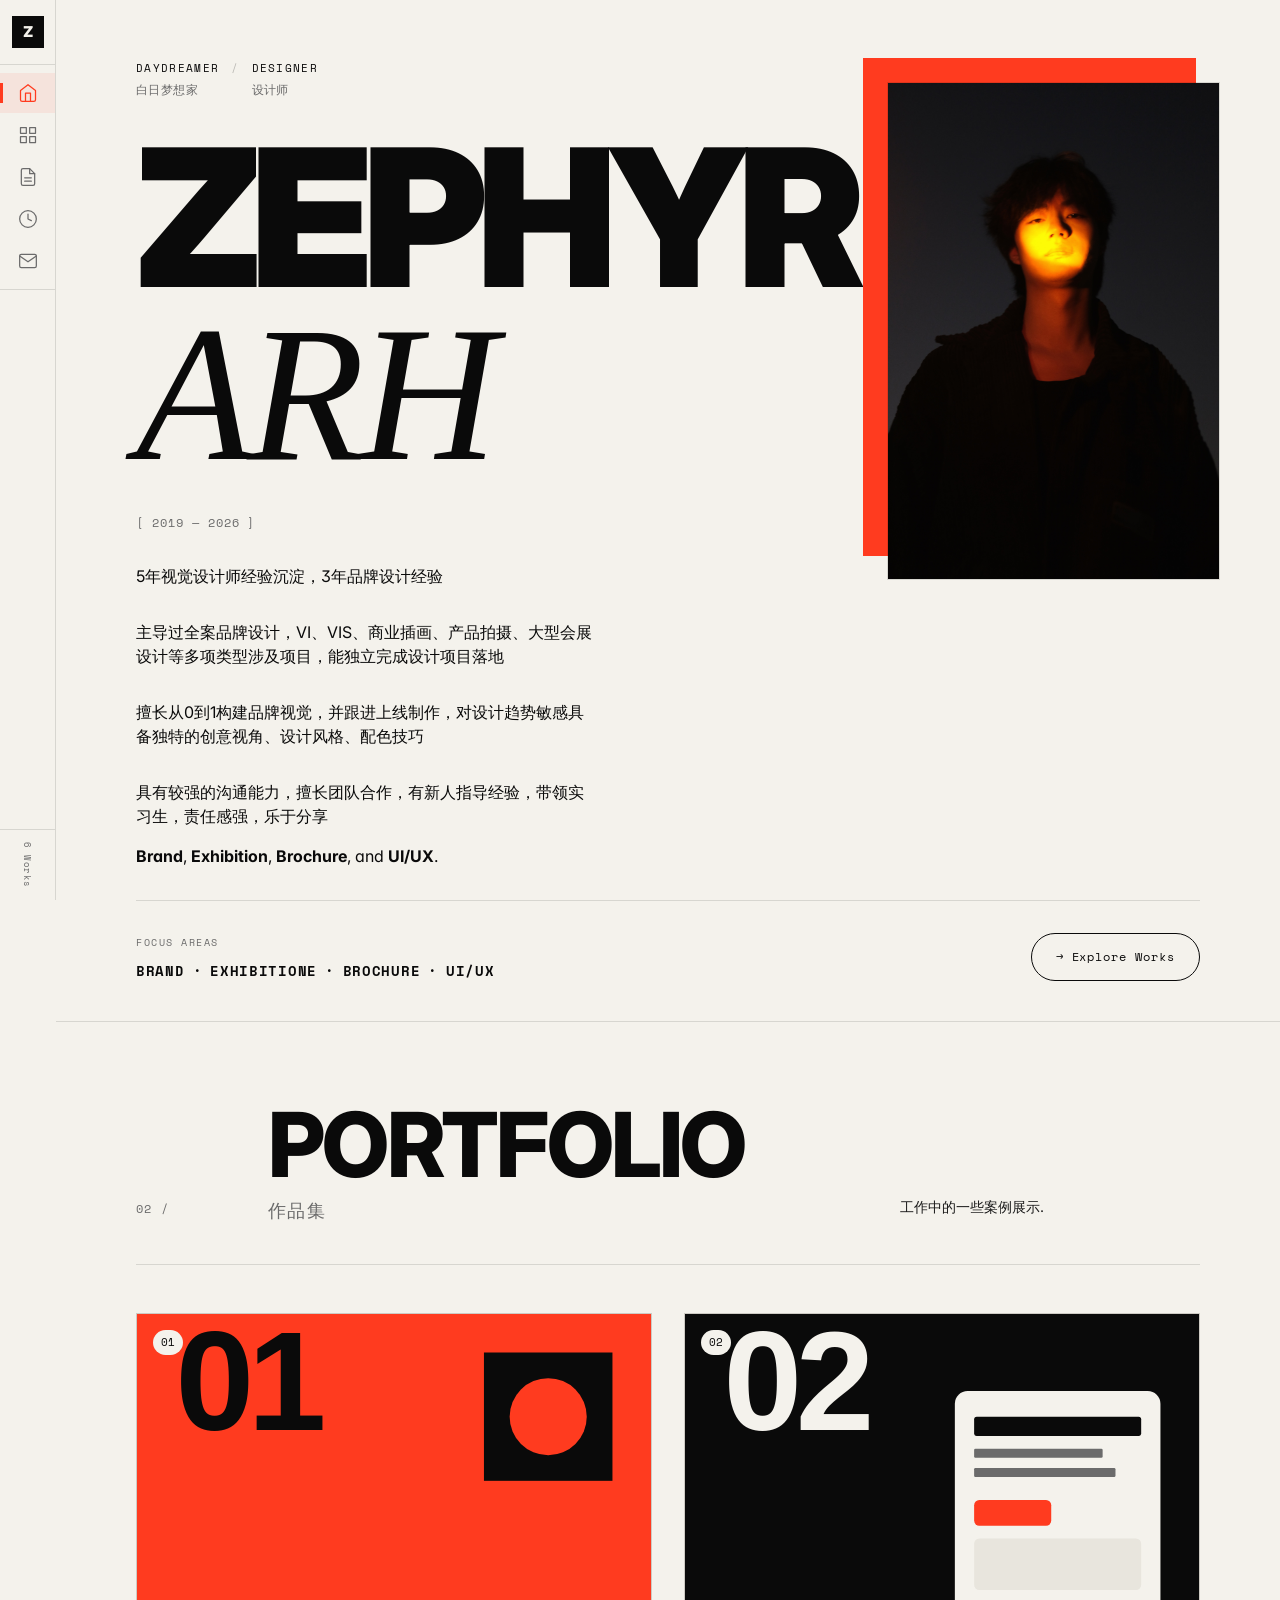
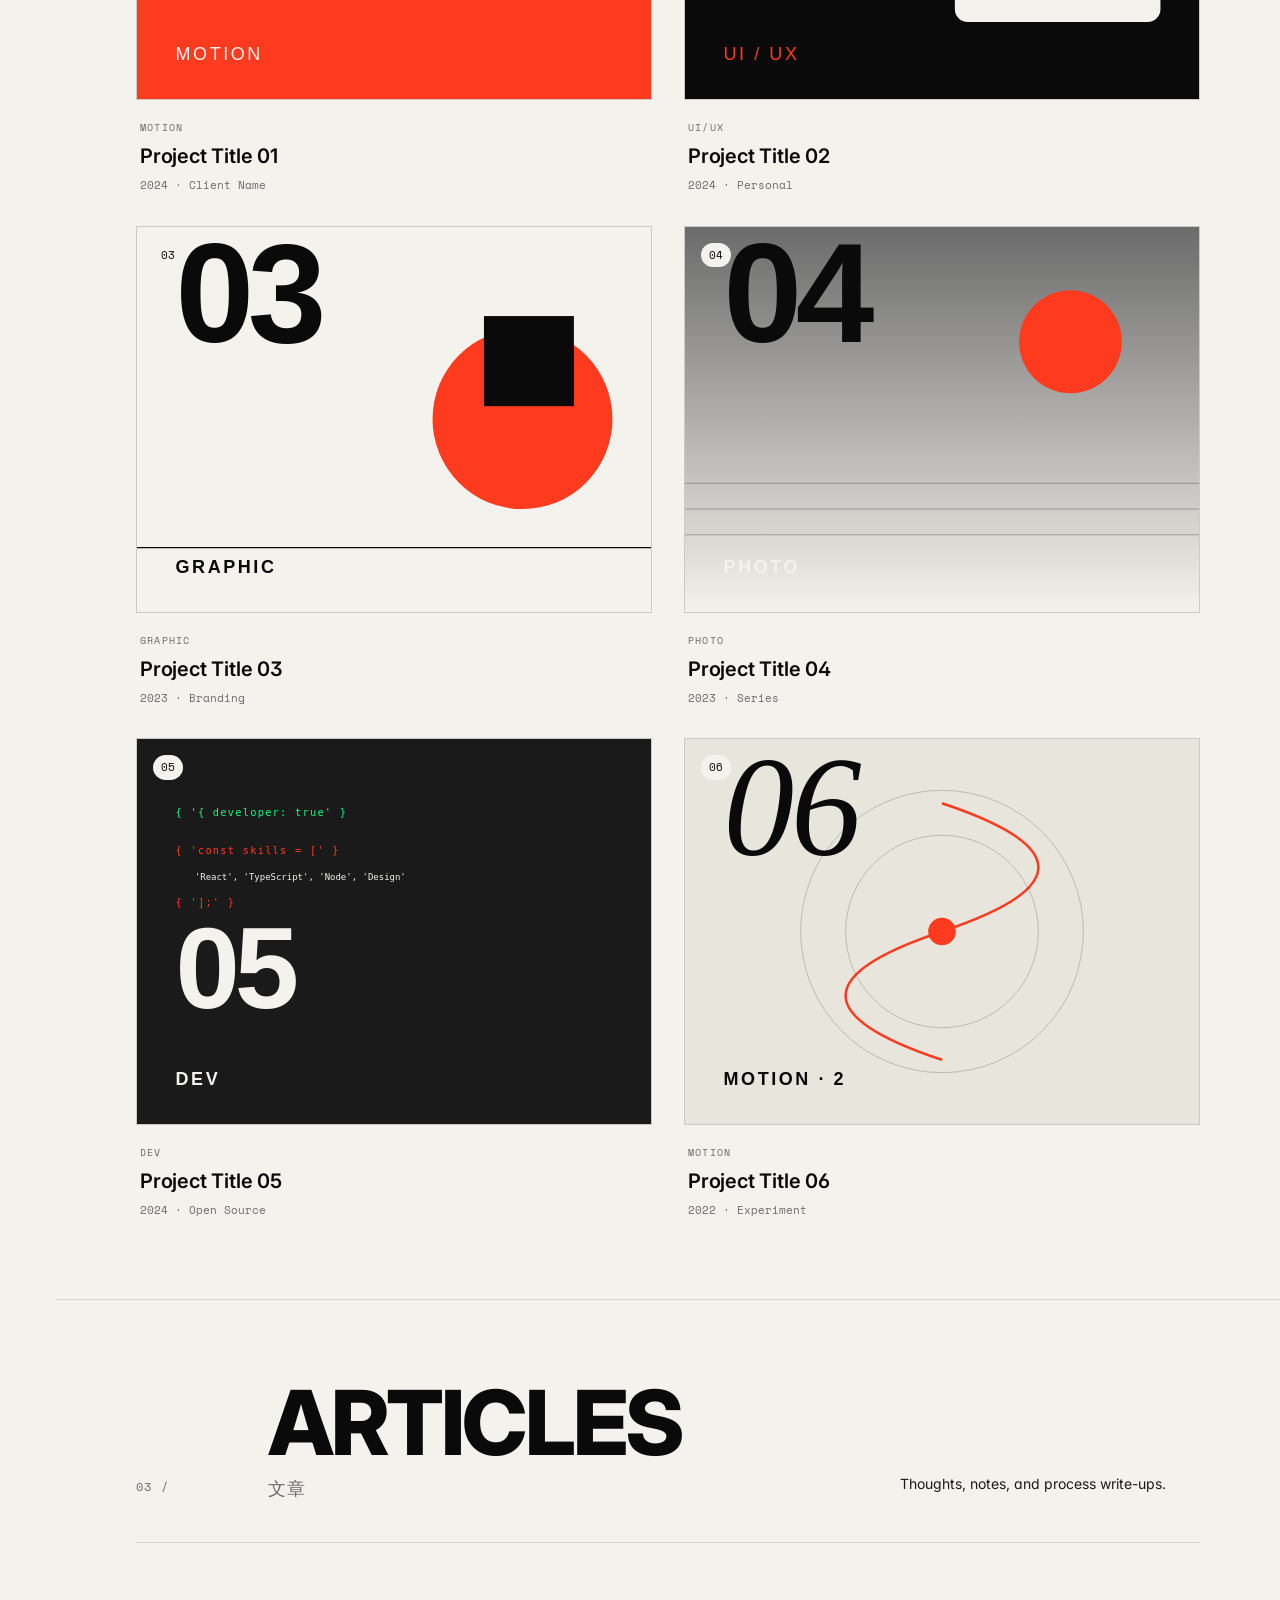
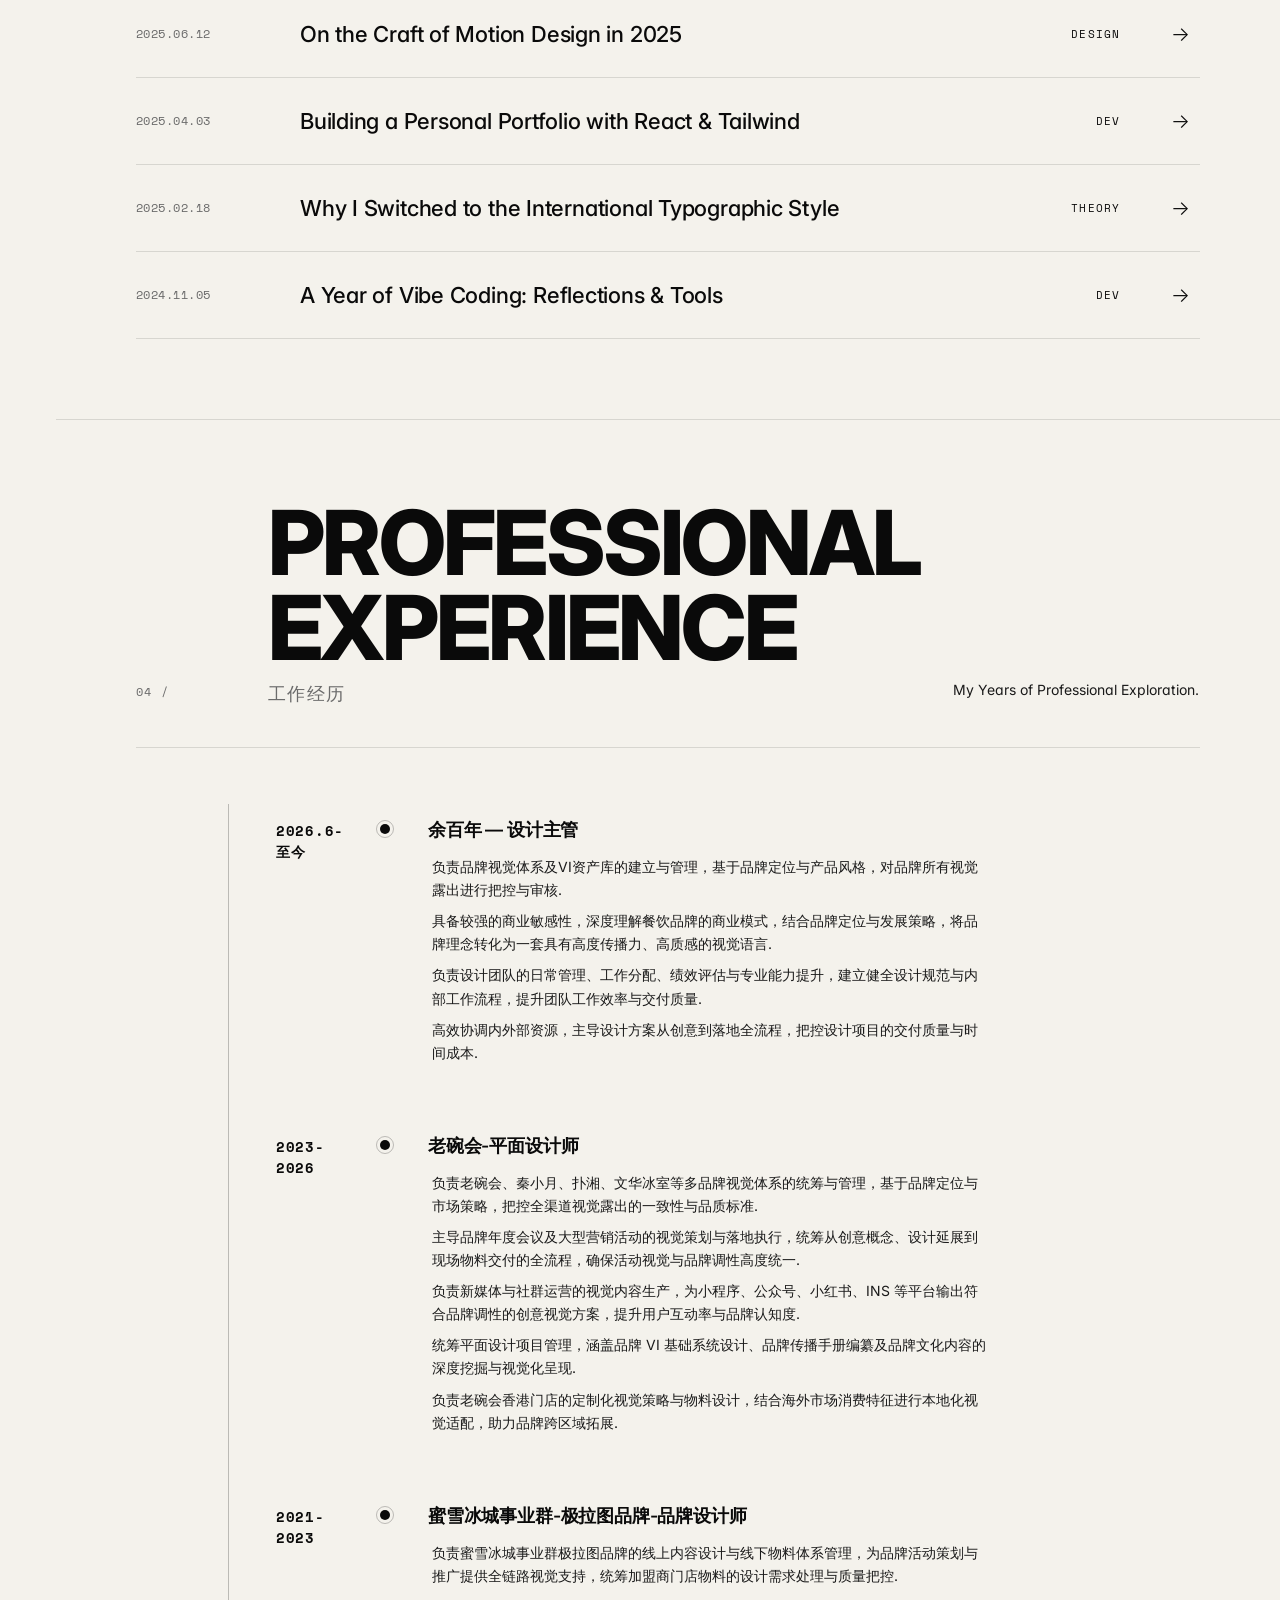
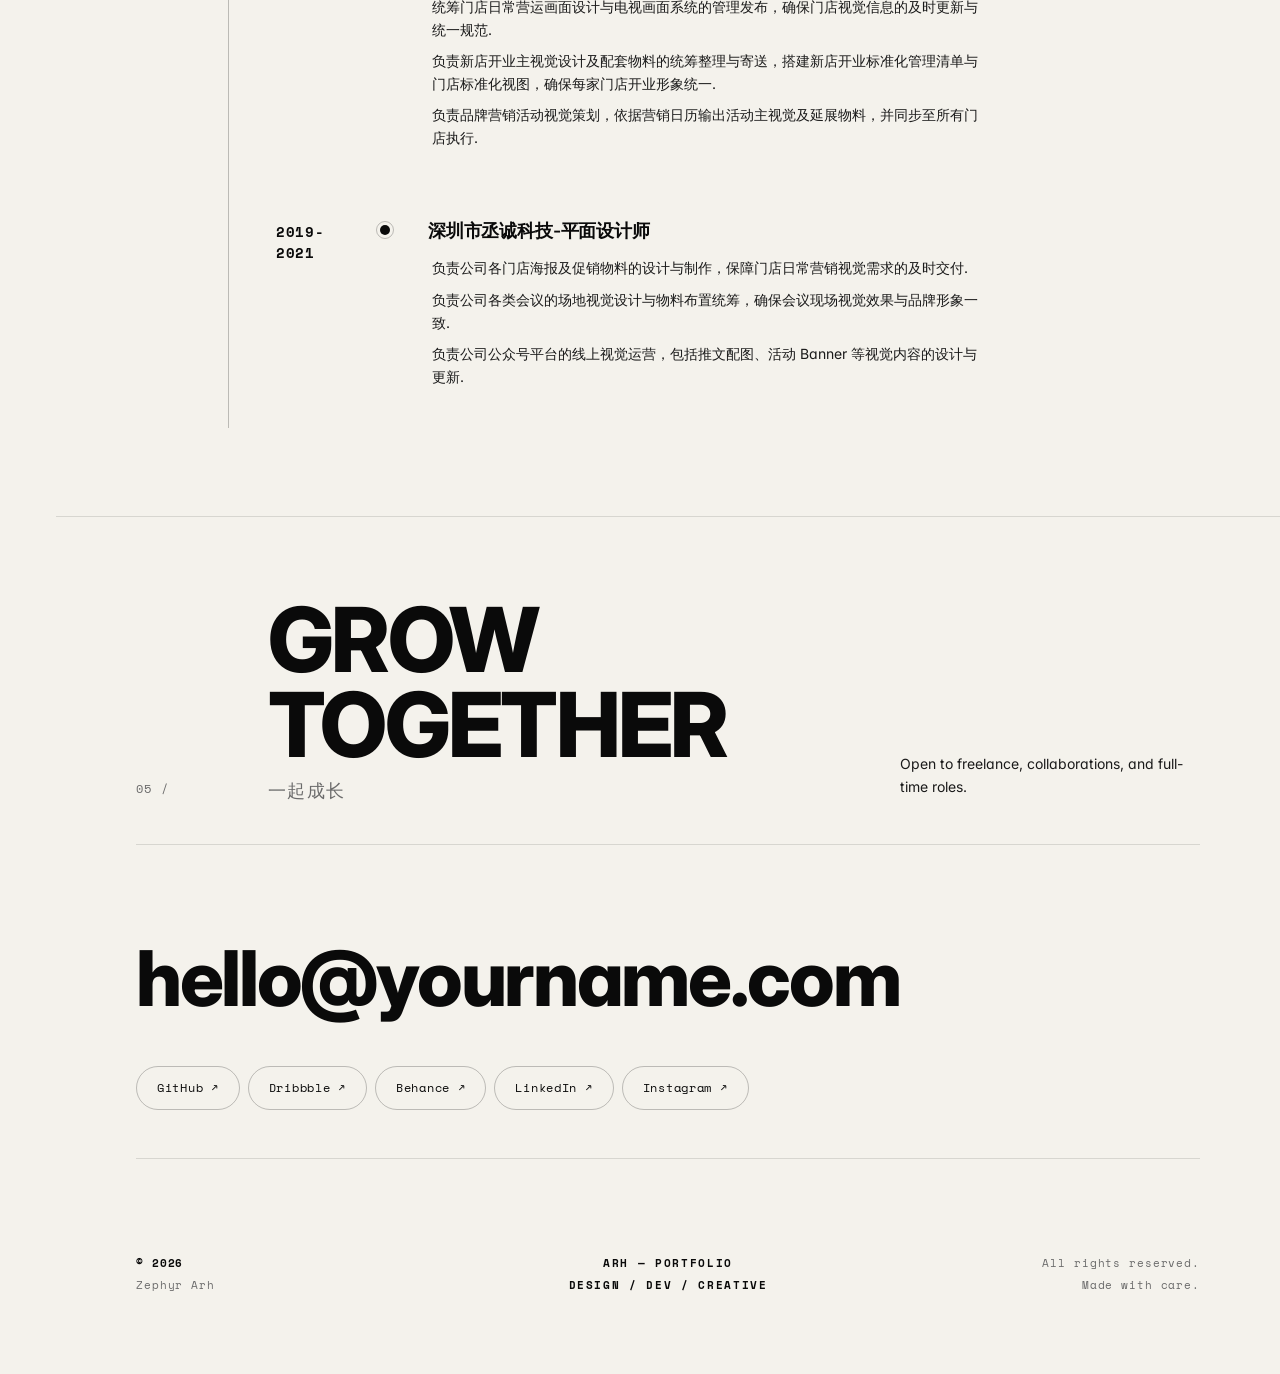
==== index.html @ 3ede2cd9 "Initial commit: personal portfolio website" ====
<!DOCTYPE html>
<html lang="zh-CN" data-theme="light" class=""><head>
  <meta charset="UTF-8">
  <meta name="viewport" content="width=device-width, initial-scale=1.0">
  <title>Zephyr Arh — Portfolio</title>
  <link rel="stylesheet" href="styles.css">
  <link rel="preconnect" href="https://fonts.loli.net" crossorigin>
  <link href="https://fonts.loli.net/css2?family=Inter:wght@300;400;500;600;700;900&amp;family=Space+Mono:wght@400;700&amp;display=swap" rel="stylesheet">
<style>.trae-browser-inspect-overlay{position:fixed;top:0;left:0;width:100%;height:100%;z-index:999997;pointer-events:auto;background:rgba(0,0,0,0)}.trae-browser-inspect-highlight-box{position:absolute;top:0;left:0;z-index:999998;display:none}.trae-browser-inspect-highlight-tag{position:absolute;left:0px;top:0px;height:18px;padding:0 6px;box-sizing:border-box;border-radius:4px;background-color:var(--vscode-icube-colorSuccessHover, "#2FB287");color:var(--vscode-icube-colorSnow, "#fff");font-size:12px;font-weight:400;display:none;align-items:center;z-index:999999}.trae-browser-inspect-highlight-box-show{display:flex}.trae-browser-inspect-select-button.trae-browser-inspect-highlight-box-show{display:flex !important}.trae-browser-inspect-select-button{position:absolute;top:0;left:0;background-color:var(--vscode-icube--bg-bg-base-secondary, "#222427");color:var(--vscode-icube--text-text-default-active, "#F5F9FE");font-size:11px;font-weight:500;border:1px solid var(--vscode-icube--border-neutral-l1, "#E0E2F217");border-radius:6px;padding:0 8px;height:32px;display:none;align-items:center;cursor:pointer;z-index:999999;gap:4px}.trae-browser-inspect-select-button svg,.trae-browser-inspect-select-button span{z-index:1}.trae-browser-inspect-select-highlight-box{background:rgba(0,0,0,0) !important}.trae-browser-inspect-select-highlight-box .trae-browser-inspect-highlight-tag{background-color:var(--vscode-icube--status-success-active, "#1E8B56")}.trae-browser-inspect-comment-card-container{position:fixed;top:0;left:0;z-index:9999999;pointer-events:auto}.trae-browser-inspect-comment-card-container .trae-browser-inspect-comment-card{display:flex;padding-top:0px !important;align-items:center;z-index:9999999 !important;background-color:var(--vscode-icube--bg-bg-menu)}*[contenteditable]{outline:none}.trae-browser-inspect-click-effect{position:fixed;width:40px;height:40px;margin-left:-20px;margin-top:-20px;border-radius:50%;background-color:var(--vscode-icube-colorSuccessHover, #2FB287);pointer-events:none;animation:trae-browser-inspect-ripple 500ms ease-out forwards;z-index:999999}@keyframes trae-browser-inspect-ripple{0%{transform:scale(0.3);opacity:.8}100%{transform:scale(2);opacity:0}}.trae-browser-inspect-ref-box{position:absolute;border:2px solid var(--vscode-icube-colorSuccessHover, "#2FB287");pointer-events:none;z-index:999998;animation:trae-browser-inspect-fadeInOut 2s ease-in-out forwards}.trae-browser-inspect-ref-label{position:absolute;top:-14px;left:0;height:14px;padding:0 4px;box-sizing:border-box;border-radius:2px;background-color:var(--vscode-icube-colorSuccessHover, "#2FB287");color:var(--vscode-icube-colorSnow, "#fff");font-size:9px;font-weight:500;display:flex;align-items:center;white-space:nowrap;z-index:999999}@keyframes trae-browser-inspect-fadeInOut{0%{opacity:0}10%{opacity:1}90%{opacity:1}100%{opacity:0}}.trae-browser-inspect-input-highlight{position:absolute;border:2px solid var(--vscode-icube-colorSuccessHover, "#2FB287");border-radius:4px;pointer-events:none;z-index:999998;box-shadow:0 0 8px var(--vscode-icube-colorSuccessHover, "#2FB287");animation:trae-browser-inspect-input-pulse 600ms ease-out forwards}@keyframes trae-browser-inspect-input-pulse{0%{opacity:0;box-shadow:0 0 0 var(--vscode-icube-colorSuccessHover, "#2FB287")}30%{opacity:1;box-shadow:0 0 12px var(--vscode-icube-colorSuccessHover, "#2FB287")}100%{opacity:0;box-shadow:0 0 0 var(--vscode-icube-colorSuccessHover, "#2FB287")}}.trae-browser-inspect-virtual-cursor{position:fixed;width:20px;height:20px;pointer-events:none;z-index:9999999;opacity:0;transition:opacity .2s ease}.trae-browser-inspect-virtual-cursor.trae-browser-inspect-cursor-visible{opacity:1}.trae-browser-inspect-virtual-cursor.trae-browser-inspect-cursor-idle{animation:trae-browser-inspect-cursor-breathe 2s ease-in-out infinite}.trae-browser-inspect-virtual-cursor svg{width:20px;height:20px;filter:drop-shadow(0 1px 2px rgba(0, 0, 0, 0.3))}@keyframes trae-browser-inspect-cursor-breathe{0%,100%{opacity:.7}50%{opacity:1}}.trae-browser-inspect-scroll-indicator{position:fixed;display:flex;align-items:center;justify-content:center;gap:6px;padding:8px 16px;border-radius:8px;background-color:rgba(0,0,0,.7);color:#fff;font-size:13px;font-weight:500;pointer-events:none;z-index:999999;animation:trae-browser-inspect-indicator-fade 800ms ease-out forwards;backdrop-filter:blur(4px)}.trae-browser-inspect-scroll-indicator svg{width:16px;height:16px;fill:#fff}.trae-browser-inspect-scroll-indicator.trae-scroll-up{top:12px;left:50%;transform:translateX(-50%)}.trae-browser-inspect-scroll-indicator.trae-scroll-down{bottom:12px;left:50%;transform:translateX(-50%)}.trae-browser-inspect-scroll-indicator.trae-scroll-left{left:12px;top:50%;transform:translateY(-50%)}.trae-browser-inspect-scroll-indicator.trae-scroll-right{right:12px;top:50%;transform:translateY(-50%)}@keyframes trae-browser-inspect-indicator-fade{0%{opacity:0;transform:translateX(-50%) scale(0.9)}15%{opacity:1;transform:translateX(-50%) scale(1)}85%{opacity:1}100%{opacity:0}}.trae-browser-inspect-scroll-indicator.trae-scroll-left,.trae-browser-inspect-scroll-indicator.trae-scroll-right{animation-name:trae-browser-inspect-indicator-fade-y}@keyframes trae-browser-inspect-indicator-fade-y{0%{opacity:0;transform:translateY(-50%) scale(0.9)}15%{opacity:1;transform:translateY(-50%) scale(1)}85%{opacity:1}100%{opacity:0}}.trae-browser-inspect-key-badge{position:fixed;bottom:60px;left:50%;transform:translateX(-50%);padding:8px 20px;border-radius:8px;background-color:rgba(0,0,0,.8);color:#fff;font-size:18px;font-weight:600;font-family:-apple-system,BlinkMacSystemFont,"Segoe UI",Roboto,monospace;pointer-events:none;z-index:999999;animation:trae-browser-inspect-key-pop 500ms ease-out forwards;backdrop-filter:blur(4px);border:1px solid rgba(255,255,255,.15);box-shadow:0 4px 12px rgba(0,0,0,.3);letter-spacing:1px}@keyframes trae-browser-inspect-key-pop{0%{opacity:0;transform:translateX(-50%) translateY(10px) scale(0.9)}20%{opacity:1;transform:translateX(-50%) translateY(0) scale(1)}80%{opacity:1}100%{opacity:0;transform:translateX(-50%) translateY(-10px)}}.trae-browser-inspect-step-badge{position:fixed;top:12px;left:12px;padding:6px 12px;border-radius:6px;background-color:var(--vscode-icube-colorSuccessHover, #2FB287);color:#fff;font-size:12px;font-weight:600;pointer-events:none;z-index:999999;animation:trae-browser-inspect-step-slide 600ms ease-out forwards;box-shadow:0 2px 8px rgba(47,178,135,.3);max-width:280px;overflow:hidden;text-overflow:ellipsis;white-space:nowrap}.trae-browser-inspect-step-badge.trae-step-old{opacity:.4;transform:translateY(0)}@keyframes trae-browser-inspect-step-slide{0%{opacity:0;transform:translateX(-20px)}20%{opacity:1;transform:translateX(0)}100%{opacity:1;transform:translateX(0)}}.trae-browser-inspect-drag-trail{position:fixed;top:0;left:0;width:100%;height:100%;pointer-events:none;z-index:999998}.trae-browser-inspect-drag-trail svg{width:100%;height:100%}.trae-browser-inspect-drag-trail .trae-drag-path{fill:none;stroke:var(--vscode-icube-colorSuccessHover, #2FB287);stroke-width:2;stroke-dasharray:8 4;opacity:.6;animation:trae-browser-inspect-dash 600ms linear forwards}.trae-browser-inspect-drag-trail .trae-drag-dot{fill:var(--vscode-icube-colorSuccessHover, #2FB287);filter:drop-shadow(0 0 4px rgba(47, 178, 135, 0.6))}.trae-browser-inspect-drag-trail .trae-drag-endpoint{fill:none;stroke:var(--vscode-icube-colorSuccessHover, #2FB287);stroke-width:2;opacity:.5}@keyframes trae-browser-inspect-dash{0%{stroke-dashoffset:200}100%{stroke-dashoffset:0}}.trae-browser-inspect-drag-trail.trae-drag-fade{animation:trae-browser-inspect-trail-fade 400ms ease-out forwards}@keyframes trae-browser-inspect-trail-fade{0%{opacity:1}100%{opacity:0}}</style><script type="module">(async () => {
  try {
    const client = await import('/@vite/client');
    const hmr = client.createHotContext('hmr-handler/fake.js');
    hmr.on('vite:afterUpdate', window['__ICUBE_WEBVIEW_HMR_CALLBACK_1787033753221']);
  } catch {}
})();</script><style>.buttonsCard-bTXa5j {
  padding: var(--spacer-4);
  background: none;
  align-items: center;
  gap: 0;
  display: inline-flex;
}

.actionButton-opZL8g {
  align-items: center;
  gap: var(--spacer-4);
  padding: var(--spacer-4) var(--spacer-8);
  border-radius: var(--radius-4);
  cursor: pointer;
  transition: background-color var(--transition-fast);
  background: none;
  border: none;
  display: inline-flex;
}

.actionButton-opZL8g:hover {
  background: var(--bg-bg-overlay-l2);
}

.actionButton-opZL8g:active {
  background: var(--bg-bg-overlay-l3);
}

.actionButton-opZL8g:focus-visible {
  outline: 2px solid var(--status-primary-default);
  outline-offset: 1px;
}

.icon-ObJEMt {
  width: 16px;
  height: 16px;
  color: var(--icon-icon-default);
  flex-shrink: 0;
  justify-content: center;
  align-items: center;
  display: flex;
}

.title-GptGAg {
  font-family: var(--font-family-default);
  color: var(--text-text-default);
  white-space: nowrap;
  font-size: 11px;
  font-weight: 500;
  line-height: 16px;
}

.shortcut-nbwTG4 {
  color: var(--icon-icon-secondary);
  flex-shrink: 0;
  align-items: center;
  gap: 2px;
  display: flex;
}

.shortcutKey-EE6xrE {
  font-family: var(--font-family-default);
  color: var(--icon-icon-secondary);
  font-size: 11px;
  font-weight: 500;
  line-height: 12px;
}

.divider-cFGVKQ {
  box-sizing: content-box;
  background-clip: content-box;
  background-color: var(--border-border-neutral-l2);
  flex-shrink: 0;
  width: 1px;
  height: 12px;
  padding: 0 6px;
}

</style><style>.commentEditorCard-Un4Xaa {
  width: 320px;
  padding: var(--spacing-sm);
  background: none;
  flex-direction: column;
  display: flex;
}

.textContainer-ZISwbW {
  padding: var(--spacing-sm);
  background: var(--bg-bg-overlay-l1);
  border: 1px solid var(--border-border-neutral-l3);
  border-radius: var(--radius-sm);
  align-items: center;
  gap: var(--spacing-sm);
  padding-right: 0;
  display: flex;
}

.textarea-ggj4j6 {
  padding: 0 var(--spacing-sm) 0 2px;
  font-family: var(--font-family-default);
  color: var(--text-text-default);
  resize: none;
  scrollbar-width: thin;
  scrollbar-color: #56637726 transparent;
  background: none;
  border: none;
  outline: none;
  flex: 1;
  max-height: 140px;
  font-size: 13px;
  font-weight: 400;
  line-height: 20px;
  overflow-y: auto;
}

.textarea-ggj4j6::-webkit-scrollbar {
  width: 6px;
}

.textarea-ggj4j6::-webkit-scrollbar-track {
  background: none;
}

.textarea-ggj4j6::-webkit-scrollbar-thumb {
  background: #56637726;
  border-radius: 3px;
}

.textarea-ggj4j6::placeholder {
  color: var(--text-text-tertiary);
}

.actionBar-u_t8vc {
  justify-content: flex-end;
  align-items: center;
  gap: var(--spacing-xs);
  opacity: 0;
  max-height: 0;
  transition: max-height .2s ease-out, opacity .2s ease-out, margin-top .2s ease-out;
  display: flex;
  overflow: hidden;
}

.actionBarVisible-PxXsje {
  opacity: 1;
  max-height: 32px;
  margin-top: var(--spacing-sm);
}

.actionBarNoExpandAnimation-FCra2J {
  transition: opacity .2s ease-out;
}

.actionBarNoExpandAnimation-FCra2J.actionBarVisible-PxXsje {
  max-height: 32px;
  margin-top: var(--spacing-sm);
}

.cancelButton-Lu0me9 {
  height: 24px;
  padding: 0 var(--spacing-xs);
  background: var(--bg-bg-overlay-l2);
  border-radius: var(--radius-sm);
  cursor: pointer;
  transition: background-color var(--transition-fast);
  border: none;
  justify-content: center;
  align-items: center;
  display: flex;
}

.cancelButton-Lu0me9:hover, .cancelButton-Lu0me9:active {
  background: var(--bg-bg-overlay-l3);
}

.cancelButton-Lu0me9:focus-visible {
  outline: 2px solid var(--status-primary-default);
  outline-offset: 1px;
}

.cancelText-j1RS1q {
  font-family: var(--font-family-default);
  color: var(--text-text-default);
  white-space: nowrap;
  padding: 0 var(--spacing-xs);
  font-size: 11px;
  font-weight: 500;
  line-height: 16px;
}

.submitButton-BqyEd7 {
  height: 24px;
  padding: 0 var(--spacing-sm);
  background: var(--bg-bg-invert);
  border-radius: var(--radius-sm);
  cursor: pointer;
  transition: background-color var(--transition-fast);
  border: none;
  justify-content: center;
  align-items: center;
  display: flex;
}

.submitButton-BqyEd7:hover:not(:disabled) {
  background: var(--bg-bg-invert-hover);
}

.submitButton-BqyEd7:active:not(:disabled) {
  background: var(--bg-bg-invert-active);
}

.submitButton-BqyEd7:disabled {
  background: var(--bg-bg-invert-disabled);
  color: var(--text-text-disabled);
  cursor: not-allowed;
}

.submitButton-BqyEd7:focus-visible {
  outline: 2px solid var(--status-primary-default);
  outline-offset: 1px;
}

.submitText-N58QRq {
  font-family: var(--font-family-default);
  color: var(--text-text-onaccent);
  white-space: nowrap;
  padding: 0 var(--spacing-xs);
  font-size: 11px;
  font-weight: 500;
  line-height: 16px;
}

.submitButton-BqyEd7:disabled .submitText-N58QRq {
  color: var(--text-text-disabled);
}

.submitIcon-vyKSKQ {
  width: 12px;
  height: 12px;
  color: var(--icon-icon-onaccent);
  flex-shrink: 0;
  justify-content: center;
  align-items: center;
  display: flex;
}

.submitButton-BqyEd7:disabled .submitIcon-vyKSKQ {
  color: var(--text-text-disabled);
}

.limitWarning-Hocj0v {
  align-items: center;
  gap: var(--spacing-xs);
  color: var(--status-warning-default);
  user-select: none;
  flex: 1;
  display: flex;
}

.limitText-hBXEaq {
  font-family: var(--font-family-default);
  color: var(--status-warning-default);
  font-size: 12px;
  font-weight: 400;
  line-height: 18px;
}

</style><style>.previewCommentCardContainer-HEkpU8 {
  border-radius: var(--radius-8);
  background: var(--bg-bg-menu);
  border: 1px solid var(--border-border-neutral-l1);
  transition: width .25s cubic-bezier(.4, 0, .2, 1), height .25s cubic-bezier(.4, 0, .2, 1);
  display: inline-block;
  overflow: hidden;
  box-shadow: 0 2px 6px #0003, 0 .5px #ffffff0f, inset 0 .5px #ffffff0f;
}

.previewCommentCardContent-ELaLah {
  width: max-content;
  position: relative;
}

.previewCommentCardFadeEnter-OMhMD9 {
  opacity: 0;
}

.previewCommentCardFadeEnterActive-Eacuvn {
  opacity: 1;
  transition: opacity .2s ease-in;
}

.previewCommentCardFadeExit-ms9vgc {
  opacity: 1;
  position: absolute;
  top: 0;
  left: 0;
  right: 0;
}

.previewCommentCardFadeExitActive-vyQTsd {
  opacity: 0;
  transition: opacity .15s ease-out;
}

.previewCommentCardSuccessCard-PWnm2o {
  white-space: nowrap;
  justify-content: center;
  align-items: center;
  gap: 6px;
  height: 32px;
  padding: 0 12px;
  display: flex;
}

.previewCommentCardSuccessIcon-Oht9Ir {
  width: 16px;
  height: 16px;
  color: var(--status-success-default);
  justify-content: center;
  align-items: center;
  display: flex;
}

.previewCommentCardSuccessText-s40BWG {
  font-family: var(--font-family-default);
  color: var(--text-text-default);
  user-select: none;
  font-size: 12px;
  font-weight: 400;
  line-height: 18px;
}

</style><style id="trae-browser-inspect-drag-styles">
            .trae-browser-inspect-draggable {
                cursor: grab !important;
            }
            .trae-browser-inspect-dragging-active {
                cursor: grabbing !important;
            }
            .trae-browser-inspect-drag-ghost {
                opacity: 0.7;
                pointer-events: none;
                position: fixed;
                z-index: 999998;
                transform: scale(0.95);
                box-shadow: 0 4px 12px rgba(0, 0, 0, 0.15);
                transition: none;
            }
            .trae-browser-inspect-element-placeholder {
                opacity: 0.3;
            }
        </style><style>.trae-browser-inspect-overlay{position:fixed;top:0;left:0;width:100%;height:100%;z-index:999997;pointer-events:auto;background:rgba(0,0,0,0)}.trae-browser-inspect-highlight-box{position:absolute;top:0;left:0;z-index:999998;display:none}.trae-browser-inspect-highlight-tag{position:absolute;left:0px;top:0px;height:18px;padding:0 6px;box-sizing:border-box;border-radius:4px;background-color:var(--vscode-icube-colorSuccessHover, "#2FB287");color:var(--vscode-icube-colorSnow, "#fff");font-size:12px;font-weight:400;display:none;align-items:center;z-index:999999}.trae-browser-inspect-highlight-box-show{display:flex}.trae-browser-inspect-select-button.trae-browser-inspect-highlight-box-show{display:flex !important}.trae-browser-inspect-select-button{position:absolute;top:0;left:0;background-color:var(--vscode-icube--bg-bg-base-secondary, "#222427");color:var(--vscode-icube--text-text-default-active, "#F5F9FE");font-size:11px;font-weight:500;border:1px solid var(--vscode-icube--border-neutral-l1, "#E0E2F217");border-radius:6px;padding:0 8px;height:32px;display:none;align-items:center;cursor:pointer;z-index:999999;gap:4px}.trae-browser-inspect-select-button svg,.trae-browser-inspect-select-button span{z-index:1}.trae-browser-inspect-select-highlight-box{background:rgba(0,0,0,0) !important}.trae-browser-inspect-select-highlight-box .trae-browser-inspect-highlight-tag{background-color:var(--vscode-icube--status-success-active, "#1E8B56")}.trae-browser-inspect-comment-card-container{position:fixed;top:0;left:0;z-index:9999999;pointer-events:auto}.trae-browser-inspect-comment-card-container .trae-browser-inspect-comment-card{display:flex;padding-top:0px !important;align-items:center;z-index:9999999 !important;background-color:var(--vscode-icube--bg-bg-menu)}*[contenteditable]{outline:none}.trae-browser-inspect-click-effect{position:fixed;width:40px;height:40px;margin-left:-20px;margin-top:-20px;border-radius:50%;background-color:var(--vscode-icube-colorSuccessHover, #2FB287);pointer-events:none;animation:trae-browser-inspect-ripple 500ms ease-out forwards;z-index:999999}@keyframes trae-browser-inspect-ripple{0%{transform:scale(0.3);opacity:.8}100%{transform:scale(2);opacity:0}}.trae-browser-inspect-ref-box{position:absolute;border:2px solid var(--vscode-icube-colorSuccessHover, "#2FB287");pointer-events:none;z-index:999998;animation:trae-browser-inspect-fadeInOut 2s ease-in-out forwards}.trae-browser-inspect-ref-label{position:absolute;top:-14px;left:0;height:14px;padding:0 4px;box-sizing:border-box;border-radius:2px;background-color:var(--vscode-icube-colorSuccessHover, "#2FB287");color:var(--vscode-icube-colorSnow, "#fff");font-size:9px;font-weight:500;display:flex;align-items:center;white-space:nowrap;z-index:999999}@keyframes trae-browser-inspect-fadeInOut{0%{opacity:0}10%{opacity:1}90%{opacity:1}100%{opacity:0}}.trae-browser-inspect-input-highlight{position:absolute;border:2px solid var(--vscode-icube-colorSuccessHover, "#2FB287");border-radius:4px;pointer-events:none;z-index:999998;box-shadow:0 0 8px var(--vscode-icube-colorSuccessHover, "#2FB287");animation:trae-browser-inspect-input-pulse 600ms ease-out forwards}@keyframes trae-browser-inspect-input-pulse{0%{opacity:0;box-shadow:0 0 0 var(--vscode-icube-colorSuccessHover, "#2FB287")}30%{opacity:1;box-shadow:0 0 12px var(--vscode-icube-colorSuccessHover, "#2FB287")}100%{opacity:0;box-shadow:0 0 0 var(--vscode-icube-colorSuccessHover, "#2FB287")}}.trae-browser-inspect-virtual-cursor{position:fixed;width:20px;height:20px;pointer-events:none;z-index:9999999;opacity:0;transition:opacity .2s ease}.trae-browser-inspect-virtual-cursor.trae-browser-inspect-cursor-visible{opacity:1}.trae-browser-inspect-virtual-cursor.trae-browser-inspect-cursor-idle{animation:trae-browser-inspect-cursor-breathe 2s ease-in-out infinite}.trae-browser-inspect-virtual-cursor svg{width:20px;height:20px;filter:drop-shadow(0 1px 2px rgba(0, 0, 0, 0.3))}@keyframes trae-browser-inspect-cursor-breathe{0%,100%{opacity:.7}50%{opacity:1}}.trae-browser-inspect-scroll-indicator{position:fixed;display:flex;align-items:center;justify-content:center;gap:6px;padding:8px 16px;border-radius:8px;background-color:rgba(0,0,0,.7);color:#fff;font-size:13px;font-weight:500;pointer-events:none;z-index:999999;animation:trae-browser-inspect-indicator-fade 800ms ease-out forwards;backdrop-filter:blur(4px)}.trae-browser-inspect-scroll-indicator svg{width:16px;height:16px;fill:#fff}.trae-browser-inspect-scroll-indicator.trae-scroll-up{top:12px;left:50%;transform:translateX(-50%)}.trae-browser-inspect-scroll-indicator.trae-scroll-down{bottom:12px;left:50%;transform:translateX(-50%)}.trae-browser-inspect-scroll-indicator.trae-scroll-left{left:12px;top:50%;transform:translateY(-50%)}.trae-browser-inspect-scroll-indicator.trae-scroll-right{right:12px;top:50%;transform:translateY(-50%)}@keyframes trae-browser-inspect-indicator-fade{0%{opacity:0;transform:translateX(-50%) scale(0.9)}15%{opacity:1;transform:translateX(-50%) scale(1)}85%{opacity:1}100%{opacity:0}}.trae-browser-inspect-scroll-indicator.trae-scroll-left,.trae-browser-inspect-scroll-indicator.trae-scroll-right{animation-name:trae-browser-inspect-indicator-fade-y}@keyframes trae-browser-inspect-indicator-fade-y{0%{opacity:0;transform:translateY(-50%) scale(0.9)}15%{opacity:1;transform:translateY(-50%) scale(1)}85%{opacity:1}100%{opacity:0}}.trae-browser-inspect-key-badge{position:fixed;bottom:60px;left:50%;transform:translateX(-50%);padding:8px 20px;border-radius:8px;background-color:rgba(0,0,0,.8);color:#fff;font-size:18px;font-weight:600;font-family:-apple-system,BlinkMacSystemFont,"Segoe UI",Roboto,monospace;pointer-events:none;z-index:999999;animation:trae-browser-inspect-key-pop 500ms ease-out forwards;backdrop-filter:blur(4px);border:1px solid rgba(255,255,255,.15);box-shadow:0 4px 12px rgba(0,0,0,.3);letter-spacing:1px}@keyframes trae-browser-inspect-key-pop{0%{opacity:0;transform:translateX(-50%) translateY(10px) scale(0.9)}20%{opacity:1;transform:translateX(-50%) translateY(0) scale(1)}80%{opacity:1}100%{opacity:0;transform:translateX(-50%) translateY(-10px)}}.trae-browser-inspect-step-badge{position:fixed;top:12px;left:12px;padding:6px 12px;border-radius:6px;background-color:var(--vscode-icube-colorSuccessHover, #2FB287);color:#fff;font-size:12px;font-weight:600;pointer-events:none;z-index:999999;animation:trae-browser-inspect-step-slide 600ms ease-out forwards;box-shadow:0 2px 8px rgba(47,178,135,.3);max-width:280px;overflow:hidden;text-overflow:ellipsis;white-space:nowrap}.trae-browser-inspect-step-badge.trae-step-old{opacity:.4;transform:translateY(0)}@keyframes trae-browser-inspect-step-slide{0%{opacity:0;transform:translateX(-20px)}20%{opacity:1;transform:translateX(0)}100%{opacity:1;transform:translateX(0)}}.trae-browser-inspect-drag-trail{position:fixed;top:0;left:0;width:100%;height:100%;pointer-events:none;z-index:999998}.trae-browser-inspect-drag-trail svg{width:100%;height:100%}.trae-browser-inspect-drag-trail .trae-drag-path{fill:none;stroke:var(--vscode-icube-colorSuccessHover, #2FB287);stroke-width:2;stroke-dasharray:8 4;opacity:.6;animation:trae-browser-inspect-dash 600ms linear forwards}.trae-browser-inspect-drag-trail .trae-drag-dot{fill:var(--vscode-icube-colorSuccessHover, #2FB287);filter:drop-shadow(0 0 4px rgba(47, 178, 135, 0.6))}.trae-browser-inspect-drag-trail .trae-drag-endpoint{fill:none;stroke:var(--vscode-icube-colorSuccessHover, #2FB287);stroke-width:2;opacity:.5}@keyframes trae-browser-inspect-dash{0%{stroke-dashoffset:200}100%{stroke-dashoffset:0}}.trae-browser-inspect-drag-trail.trae-drag-fade{animation:trae-browser-inspect-trail-fade 400ms ease-out forwards}@keyframes trae-browser-inspect-trail-fade{0%{opacity:1}100%{opacity:0}}</style><script type="module">(async () => {
  try {
    const client = await import('/@vite/client');
    const hmr = client.createHotContext('hmr-handler/fake.js');
    hmr.on('vite:afterUpdate', window['__ICUBE_WEBVIEW_HMR_CALLBACK_1787033753254']);
  } catch {}
})();</script><style>.buttonsCard-bTXa5j {
  padding: var(--spacer-4);
  background: none;
  align-items: center;
  gap: 0;
  display: inline-flex;
}

.actionButton-opZL8g {
  align-items: center;
  gap: var(--spacer-4);
  padding: var(--spacer-4) var(--spacer-8);
  border-radius: var(--radius-4);
  cursor: pointer;
  transition: background-color var(--transition-fast);
  background: none;
  border: none;
  display: inline-flex;
}

.actionButton-opZL8g:hover {
  background: var(--bg-bg-overlay-l2);
}

.actionButton-opZL8g:active {
  background: var(--bg-bg-overlay-l3);
}

.actionButton-opZL8g:focus-visible {
  outline: 2px solid var(--status-primary-default);
  outline-offset: 1px;
}

.icon-ObJEMt {
  width: 16px;
  height: 16px;
  color: var(--icon-icon-default);
  flex-shrink: 0;
  justify-content: center;
  align-items: center;
  display: flex;
}

.title-GptGAg {
  font-family: var(--font-family-default);
  color: var(--text-text-default);
  white-space: nowrap;
  font-size: 11px;
  font-weight: 500;
  line-height: 16px;
}

.shortcut-nbwTG4 {
  color: var(--icon-icon-secondary);
  flex-shrink: 0;
  align-items: center;
  gap: 2px;
  display: flex;
}

.shortcutKey-EE6xrE {
  font-family: var(--font-family-default);
  color: var(--icon-icon-secondary);
  font-size: 11px;
  font-weight: 500;
  line-height: 12px;
}

.divider-cFGVKQ {
  box-sizing: content-box;
  background-clip: content-box;
  background-color: var(--border-border-neutral-l2);
  flex-shrink: 0;
  width: 1px;
  height: 12px;
  padding: 0 6px;
}

</style><style>.commentEditorCard-Un4Xaa {
  width: 320px;
  padding: var(--spacing-sm);
  background: none;
  flex-direction: column;
  display: flex;
}

.textContainer-ZISwbW {
  padding: var(--spacing-sm);
  background: var(--bg-bg-overlay-l1);
  border: 1px solid var(--border-border-neutral-l3);
  border-radius: var(--radius-sm);
  align-items: center;
  gap: var(--spacing-sm);
  padding-right: 0;
  display: flex;
}

.textarea-ggj4j6 {
  padding: 0 var(--spacing-sm) 0 2px;
  font-family: var(--font-family-default);
  color: var(--text-text-default);
  resize: none;
  scrollbar-width: thin;
  scrollbar-color: #56637726 transparent;
  background: none;
  border: none;
  outline: none;
  flex: 1;
  max-height: 140px;
  font-size: 13px;
  font-weight: 400;
  line-height: 20px;
  overflow-y: auto;
}

.textarea-ggj4j6::-webkit-scrollbar {
  width: 6px;
}

.textarea-ggj4j6::-webkit-scrollbar-track {
  background: none;
}

.textarea-ggj4j6::-webkit-scrollbar-thumb {
  background: #56637726;
  border-radius: 3px;
}

.textarea-ggj4j6::placeholder {
  color: var(--text-text-tertiary);
}

.actionBar-u_t8vc {
  justify-content: flex-end;
  align-items: center;
  gap: var(--spacing-xs);
  opacity: 0;
  max-height: 0;
  transition: max-height .2s ease-out, opacity .2s ease-out, margin-top .2s ease-out;
  display: flex;
  overflow: hidden;
}

.actionBarVisible-PxXsje {
  opacity: 1;
  max-height: 32px;
  margin-top: var(--spacing-sm);
}

.actionBarNoExpandAnimation-FCra2J {
  transition: opacity .2s ease-out;
}

.actionBarNoExpandAnimation-FCra2J.actionBarVisible-PxXsje {
  max-height: 32px;
  margin-top: var(--spacing-sm);
}

.cancelButton-Lu0me9 {
  height: 24px;
  padding: 0 var(--spacing-xs);
  background: var(--bg-bg-overlay-l2);
  border-radius: var(--radius-sm);
  cursor: pointer;
  transition: background-color var(--transition-fast);
  border: none;
  justify-content: center;
  align-items: center;
  display: flex;
}

.cancelButton-Lu0me9:hover, .cancelButton-Lu0me9:active {
  background: var(--bg-bg-overlay-l3);
}

.cancelButton-Lu0me9:focus-visible {
  outline: 2px solid var(--status-primary-default);
  outline-offset: 1px;
}

.cancelText-j1RS1q {
  font-family: var(--font-family-default);
  color: var(--text-text-default);
  white-space: nowrap;
  padding: 0 var(--spacing-xs);
  font-size: 11px;
  font-weight: 500;
  line-height: 16px;
}

.submitButton-BqyEd7 {
  height: 24px;
  padding: 0 var(--spacing-sm);
  background: var(--bg-bg-invert);
  border-radius: var(--radius-sm);
  cursor: pointer;
  transition: background-color var(--transition-fast);
  border: none;
  justify-content: center;
  align-items: center;
  display: flex;
}

.submitButton-BqyEd7:hover:not(:disabled) {
  background: var(--bg-bg-invert-hover);
}

.submitButton-BqyEd7:active:not(:disabled) {
  background: var(--bg-bg-invert-active);
}

.submitButton-BqyEd7:disabled {
  background: var(--bg-bg-invert-disabled);
  color: var(--text-text-disabled);
  cursor: not-allowed;
}

.submitButton-BqyEd7:focus-visible {
  outline: 2px solid var(--status-primary-default);
  outline-offset: 1px;
}

.submitText-N58QRq {
  font-family: var(--font-family-default);
  color: var(--text-text-onaccent);
  white-space: nowrap;
  padding: 0 var(--spacing-xs);
  font-size: 11px;
  font-weight: 500;
  line-height: 16px;
}

.submitButton-BqyEd7:disabled .submitText-N58QRq {
  color: var(--text-text-disabled);
}

.submitIcon-vyKSKQ {
  width: 12px;
  height: 12px;
  color: var(--icon-icon-onaccent);
  flex-shrink: 0;
  justify-content: center;
  align-items: center;
  display: flex;
}

.submitButton-BqyEd7:disabled .submitIcon-vyKSKQ {
  color: var(--text-text-disabled);
}

.limitWarning-Hocj0v {
  align-items: center;
  gap: var(--spacing-xs);
  color: var(--status-warning-default);
  user-select: none;
  flex: 1;
  display: flex;
}

.limitText-hBXEaq {
  font-family: var(--font-family-default);
  color: var(--status-warning-default);
  font-size: 12px;
  font-weight: 400;
  line-height: 18px;
}

</style><style>.previewCommentCardContainer-HEkpU8 {
  border-radius: var(--radius-8);
  background: var(--bg-bg-menu);
  border: 1px solid var(--border-border-neutral-l1);
  transition: width .25s cubic-bezier(.4, 0, .2, 1), height .25s cubic-bezier(.4, 0, .2, 1);
  display: inline-block;
  overflow: hidden;
  box-shadow: 0 2px 6px #0003, 0 .5px #ffffff0f, inset 0 .5px #ffffff0f;
}

.previewCommentCardContent-ELaLah {
  width: max-content;
  position: relative;
}

.previewCommentCardFadeEnter-OMhMD9 {
  opacity: 0;
}

.previewCommentCardFadeEnterActive-Eacuvn {
  opacity: 1;
  transition: opacity .2s ease-in;
}

.previewCommentCardFadeExit-ms9vgc {
  opacity: 1;
  position: absolute;
  top: 0;
  left: 0;
  right: 0;
}

.previewCommentCardFadeExitActive-vyQTsd {
  opacity: 0;
  transition: opacity .15s ease-out;
}

.previewCommentCardSuccessCard-PWnm2o {
  white-space: nowrap;
  justify-content: center;
  align-items: center;
  gap: 6px;
  height: 32px;
  padding: 0 12px;
  display: flex;
}

.previewCommentCardSuccessIcon-Oht9Ir {
  width: 16px;
  height: 16px;
  color: var(--status-success-default);
  justify-content: center;
  align-items: center;
  display: flex;
}

.previewCommentCardSuccessText-s40BWG {
  font-family: var(--font-family-default);
  color: var(--text-text-default);
  user-select: none;
  font-size: 12px;
  font-weight: 400;
  line-height: 18px;
}

</style><style id="icube-theme-variables">:root {--vscode-foreground: #31353a;--vscode-disabledForeground: #8a9096;--vscode-errorForeground: #cc4b53;--vscode-descriptionForeground: #5b6066;--vscode-icon-foreground: #5b6066;--vscode-focusBorder: rgba(0, 0, 0, 0);--vscode-textLink-foreground: #006ab1;--vscode-textLink-activeForeground: #387bff;--vscode-textSeparator-foreground: rgba(0, 0, 0, 0.18);--vscode-textPreformat-foreground: #a31515;--vscode-textPreformat-background: rgba(0, 0, 0, 0.1);--vscode-textBlockQuote-background: #f2f2f2;--vscode-textBlockQuote-border: rgba(0, 122, 204, 0.5);--vscode-textCodeBlock-background: rgba(220, 220, 220, 0.4);--vscode-sash-hoverBorder: #0fdc78;--vscode-badge-background: #c4c4c4;--vscode-badge-foreground: #333333;--vscode-activityWarningBadge-foreground: #ffffff;--vscode-activityWarningBadge-background: #b27c00;--vscode-activityErrorBadge-foreground: #ffffff;--vscode-activityErrorBadge-background: #e51400;--vscode-scrollbar-shadow: #dddddd;--vscode-scrollbarSlider-background: rgba(100, 100, 100, 0.4);--vscode-scrollbarSlider-hoverBackground: rgba(100, 100, 100, 0.7);--vscode-scrollbarSlider-activeBackground: rgba(0, 0, 0, 0.6);--vscode-progressBar-background: #2f74ff;--vscode-chart-line: #236b8e;--vscode-chart-axis: rgba(0, 0, 0, 0.6);--vscode-chart-guide: rgba(0, 0, 0, 0.2);--vscode-editor-background: #ffffff;--vscode-editor-foreground: #31353a;--vscode-editorStickyScroll-background: #ffffff;--vscode-editorStickyScrollGutter-background: #ffffff;--vscode-editorStickyScrollHover-background: rgba(91, 146, 255, 0.08);--vscode-editorStickyScroll-shadow: #dddddd;--vscode-editorWidget-background: #f3f3f3;--vscode-editorWidget-foreground: #31353a;--vscode-editorWidget-border: #c8c8c8;--vscode-editorError-foreground: #e51400;--vscode-editorWarning-foreground: #bf8803;--vscode-editorInfo-foreground: #0063d3;--vscode-editorHint-foreground: #6c6c6c;--vscode-editorLink-activeForeground: #36393d;--vscode-editor-selectionBackground: rgba(47, 116, 255, 0.18);--vscode-editor-inactiveSelectionBackground: #e5ebf1;--vscode-editor-selectionHighlightBackground: rgba(173, 214, 255, 0.5);--vscode-editor-compositionBorder: #000000;--vscode-editor-findMatchBackground: #a8ac94;--vscode-editor-findMatchHighlightBackground: rgba(234, 92, 0, 0.33);--vscode-editor-findRangeHighlightBackground: rgba(180, 180, 180, 0.3);--vscode-editor-hoverHighlightBackground: rgba(173, 214, 255, 0.15);--vscode-editorHoverWidget-background: #ffffff;--vscode-editorHoverWidget-foreground: #31353a;--vscode-editorHoverWidget-border: rgba(77, 107, 153, 0.09);--vscode-editorHoverWidget-statusBarBackground: #f2f2f2;--vscode-editorInlayHint-foreground: #969696;--vscode-editorInlayHint-background: rgba(196, 196, 196, 0.1);--vscode-editorInlayHint-typeForeground: #969696;--vscode-editorInlayHint-typeBackground: rgba(196, 196, 196, 0.1);--vscode-editorInlayHint-parameterForeground: #969696;--vscode-editorInlayHint-parameterBackground: rgba(196, 196, 196, 0.1);--vscode-editorLightBulb-foreground: #ddb100;--vscode-editorLightBulbAutoFix-foreground: #007acc;--vscode-editorLightBulbAi-foreground: #ddb100;--vscode-editor-snippetTabstopHighlightBackground: rgba(10, 50, 100, 0.2);--vscode-editor-snippetFinalTabstopHighlightBorder: rgba(10, 50, 100, 0.5);--vscode-diffEditor-insertedTextBackground: rgba(64, 176, 139, 0.18);--vscode-diffEditor-removedTextBackground: rgba(232, 70, 58, 0.16);--vscode-diffEditor-insertedLineBackground: rgba(64, 176, 139, 0.12);--vscode-diffEditor-removedLineBackground: rgba(232, 70, 58, 0.12);--vscode-diffEditorOverview-insertedForeground: rgba(64, 176, 139, 0.18);--vscode-diffEditorOverview-removedForeground: rgba(232, 70, 58, 0.16);--vscode-diffEditor-diagonalFill: rgba(34, 34, 34, 0.2);--vscode-diffEditor-unchangedRegionBackground: #ffffff;--vscode-diffEditor-unchangedRegionForeground: #31353a;--vscode-diffEditor-unchangedCodeBackground: rgba(184, 184, 184, 0.16);--vscode-widget-shadow: rgba(0, 0, 0, 0.08);--vscode-widget-border: rgba(77, 107, 153, 0.09);--vscode-toolbar-hoverBackground: rgba(86, 99, 119, 0.11);--vscode-toolbar-activeBackground: rgba(86, 99, 119, 0.15);--vscode-breadcrumb-foreground: rgba(49, 53, 58, 0.8);--vscode-breadcrumb-background: #ffffff;--vscode-breadcrumb-focusForeground: #272a2e;--vscode-breadcrumb-activeSelectionForeground: #272a2e;--vscode-breadcrumbPicker-background: #ffffff;--vscode-merge-currentHeaderBackground: rgba(64, 200, 174, 0.5);--vscode-merge-currentContentBackground: rgba(64, 200, 174, 0.2);--vscode-merge-incomingHeaderBackground: rgba(64, 166, 255, 0.5);--vscode-merge-incomingContentBackground: rgba(64, 166, 255, 0.2);--vscode-merge-commonHeaderBackground: rgba(96, 96, 96, 0.4);--vscode-merge-commonContentBackground: rgba(96, 96, 96, 0.16);--vscode-editorOverviewRuler-currentContentForeground: rgba(64, 200, 174, 0.5);--vscode-editorOverviewRuler-incomingContentForeground: rgba(64, 166, 255, 0.5);--vscode-editorOverviewRuler-commonContentForeground: rgba(96, 96, 96, 0.4);--vscode-editorOverviewRuler-findMatchForeground: rgba(209, 134, 22, 0.49);--vscode-editorOverviewRuler-selectionHighlightForeground: rgba(160, 160, 160, 0.8);--vscode-problemsErrorIcon-foreground: #e51400;--vscode-problemsWarningIcon-foreground: #bf8803;--vscode-problemsInfoIcon-foreground: #0063d3;--vscode-minimap-findMatchHighlight: #d18616;--vscode-minimap-selectionOccurrenceHighlight: #c9c9c9;--vscode-minimap-selectionHighlight: #add6ff;--vscode-minimap-infoHighlight: #0063d3;--vscode-minimap-warningHighlight: #bf8803;--vscode-minimap-errorHighlight: rgba(255, 18, 18, 0.7);--vscode-minimap-foregroundOpacity: #000000;--vscode-minimapSlider-background: rgba(100, 100, 100, 0.2);--vscode-minimapSlider-hoverBackground: rgba(100, 100, 100, 0.35);--vscode-minimapSlider-activeBackground: rgba(0, 0, 0, 0.3);--vscode-charts-foreground: #31353a;--vscode-charts-lines: rgba(49, 53, 58, 0.5);--vscode-charts-red: #e51400;--vscode-charts-blue: #0063d3;--vscode-charts-yellow: #bf8803;--vscode-charts-orange: #d18616;--vscode-charts-green: #388a34;--vscode-charts-purple: #652d90;--vscode-input-background: rgba(86, 99, 119, 0.07);--vscode-input-foreground: #31353a;--vscode-inputOption-activeBorder: rgba(77, 107, 153, 0.36);--vscode-inputOption-hoverBackground: rgba(184, 184, 184, 0.31);--vscode-inputOption-activeBackground: rgba(0, 0, 0, 0);--vscode-inputOption-activeForeground: #000000;--vscode-input-placeholderForeground: #5b6066;--vscode-inputValidation-infoBackground: #d6ecf2;--vscode-inputValidation-infoBorder: #007acc;--vscode-inputValidation-warningBackground: #f6f5d2;--vscode-inputValidation-warningBorder: #b89500;--vscode-inputValidation-errorBackground: #f2dede;--vscode-inputValidation-errorBorder: #e8463a;--vscode-dropdown-background: #ffffff;--vscode-dropdown-foreground: #31353a;--vscode-dropdown-border: #cecece;--vscode-button-foreground: #ffffff;--vscode-button-separator: rgba(193, 195, 205, 0.12);--vscode-button-background: #31353a;--vscode-button-hoverBackground: #72767b;--vscode-button-secondaryForeground: #ffffff;--vscode-button-secondaryBackground: #5f6a79;--vscode-button-secondaryHoverBackground: #4c5561;--vscode-radio-activeForeground: #000000;--vscode-radio-activeBackground: rgba(0, 0, 0, 0);--vscode-radio-activeBorder: rgba(77, 107, 153, 0.36);--vscode-radio-inactiveBorder: rgba(0, 0, 0, 0.2);--vscode-radio-inactiveHoverBackground: rgba(184, 184, 184, 0.31);--vscode-checkbox-background: #ffffff;--vscode-checkbox-selectBackground: #f3f3f3;--vscode-checkbox-foreground: #31353a;--vscode-checkbox-border: #919191;--vscode-checkbox-selectBorder: #5b6066;--vscode-checkbox-disabled.background: #bbbcbd;--vscode-checkbox-disabled.foreground: #74777b;--vscode-keybindingLabel-background: rgba(221, 221, 221, 0.4);--vscode-keybindingLabel-foreground: #555555;--vscode-keybindingLabel-border: rgba(204, 204, 204, 0.4);--vscode-keybindingLabel-bottomBorder: rgba(187, 187, 187, 0.4);--vscode-list-focusOutline: rgba(0, 0, 0, 0);--vscode-list-focusAndSelectionOutline: #90c2f9;--vscode-list-activeSelectionBackground: rgba(86, 99, 119, 0.11);--vscode-list-activeSelectionForeground: #111214;--vscode-list-activeSelectionIconForeground: #5b6066;--vscode-list-inactiveSelectionBackground: rgba(86, 99, 119, 0.11);--vscode-list-inactiveSelectionForeground: #111214;--vscode-list-hoverBackground: rgba(86, 99, 119, 0.11);--vscode-list-dropBackground: rgba(86, 99, 119, 0.11);--vscode-list-dropBetweenBackground: #5b6066;--vscode-list-highlightForeground: #0066bf;--vscode-list-focusHighlightForeground: #0066bf;--vscode-list-invalidItemForeground: #b89500;--vscode-list-errorForeground: #e8463a;--vscode-list-warningForeground: #855f00;--vscode-listFilterWidget-background: #f3f3f3;--vscode-listFilterWidget-outline: rgba(0, 0, 0, 0);--vscode-listFilterWidget-noMatchesOutline: #be1100;--vscode-listFilterWidget-shadow: rgba(0, 0, 0, 0.08);--vscode-list-filterMatchBackground: rgba(234, 92, 0, 0.33);--vscode-list-deemphasizedForeground: #8e8e90;--vscode-tree-indentGuidesStroke: rgba(77, 107, 153, 0.09);--vscode-tree-inactiveIndentGuidesStroke: rgba(221, 226, 233, 0.08);--vscode-tree-tableColumnsBorder: rgba(97, 97, 97, 0.13);--vscode-tree-tableOddRowsBackground: rgba(49, 53, 58, 0.04);--vscode-editorActionList-background: #f3f3f3;--vscode-editorActionList-foreground: #31353a;--vscode-editorActionList-focusForeground: #111214;--vscode-editorActionList-focusBackground: rgba(86, 99, 119, 0.11);--vscode-menu-border: rgba(77, 107, 153, 0.09);--vscode-menu-foreground: #616161;--vscode-menu-background: #ffffff;--vscode-menu-selectionForeground: #111214;--vscode-menu-selectionBackground: rgba(86, 99, 119, 0.11);--vscode-menu-separatorBackground: rgba(77, 107, 153, 0.09);--vscode-quickInput-background: #f8f9fa;--vscode-quickInput-foreground: #31353a;--vscode-quickInputTitle-background: rgba(0, 0, 0, 0.04);--vscode-pickerGroup-foreground: #31353a;--vscode-pickerGroup-border: rgba(77, 107, 153, 0.09);--vscode-quickInputList-focusForeground: #111214;--vscode-quickInputList-focusIconForeground: #5b6066;--vscode-quickInputList-focusBackground: rgba(86, 99, 119, 0.11);--vscode-search-resultsInfoForeground: #31353a;--vscode-searchEditor-findMatchBackground: rgba(234, 92, 0, 0.22);--vscode-tab-activeBackground: rgba(86, 99, 119, 0.11);--vscode-tab-unfocusedActiveBackground: rgba(86, 99, 119, 0.11);--vscode-tab-inactiveBackground: #f8f8f9;--vscode-tab-unfocusedInactiveBackground: #f8f8f9;--vscode-tab-activeForeground: #333333;--vscode-tab-inactiveForeground: #5b6066;--vscode-tab-unfocusedActiveForeground: #31353a;--vscode-tab-unfocusedInactiveForeground: rgba(91, 96, 102, 0.5);--vscode-tab-border: rgba(77, 107, 153, 0.09);--vscode-tab-lastPinnedBorder: rgba(97, 97, 97, 0.19);--vscode-tab-activeBorder: #ffffff;--vscode-tab-unfocusedActiveBorder: rgba(255, 255, 255, 0.7);--vscode-tab-activeBorderTop: #000000;--vscode-tab-unfocusedActiveBorderTop: rgba(0, 0, 0, 0.7);--vscode-tab-selectedBorderTop: #000000;--vscode-tab-selectedBackground: rgba(86, 99, 119, 0.11);--vscode-tab-selectedForeground: #333333;--vscode-tab-dragAndDropBorder: #333333;--vscode-tab-activeModifiedBorder: #33aaee;--vscode-tab-inactiveModifiedBorder: rgba(51, 170, 238, 0.5);--vscode-tab-unfocusedActiveModifiedBorder: rgba(51, 170, 238, 0.7);--vscode-tab-unfocusedInactiveModifiedBorder: rgba(51, 170, 238, 0.25);--vscode-editorPane-background: #ffffff;--vscode-editorGroupHeader-tabsBackground: #f8f8f9;--vscode-editorGroupHeader-tabsBorder: rgba(77, 107, 153, 0.09);--vscode-editorGroupHeader-noTabsBackground: #ffffff;--vscode-editorGroup-border: #e7e7e7;--vscode-editorGroup-dropBackground: rgba(33, 97, 224, 0.16);--vscode-editorGroup-dropIntoPromptForeground: #31353a;--vscode-editorGroup-dropIntoPromptBackground: #f3f3f3;--vscode-sideBySideEditor-horizontalBorder: #e7e7e7;--vscode-sideBySideEditor-verticalBorder: #e7e7e7;--vscode-panel-background: #ffffff;--vscode-panel-border: rgba(128, 128, 128, 0.35);--vscode-panelTitle-activeForeground: #111214;--vscode-panelTitle-inactiveForeground: #5b6066;--vscode-panelTitle-activeBorder: #111214;--vscode-panelInput-border: #dddddd;--vscode-panel-dropBorder: #111214;--vscode-panelSection-dropBackground: rgba(33, 97, 224, 0.16);--vscode-panelSectionHeader-background: #ffffff;--vscode-panelSectionHeader-foreground: #111214;--vscode-panelSectionHeader-border: rgba(77, 107, 153, 0.18);--vscode-panelSection-border: rgba(128, 128, 128, 0.35);--vscode-panelStickyScroll-background: #ffffff;--vscode-panelStickyScroll-shadow: #dddddd;--vscode-banner-background: rgba(60, 69, 83, 0.11);--vscode-banner-foreground: #111214;--vscode-banner-iconForeground: #0063d3;--vscode-statusBar-foreground: #ffffff;--vscode-statusBar-noFolderForeground: #ffffff;--vscode-statusBar-background: rgba(0, 0, 0, 0);--vscode-statusBar-noFolderBackground: rgba(0, 0, 0, 0);--vscode-statusBar-focusBorder: #ffffff;--vscode-statusBarItem-activeBackground: rgba(255, 255, 255, 0.18);--vscode-statusBarItem-focusBorder: #ffffff;--vscode-statusBarItem-hoverBackground: rgba(0, 0, 0, 0.12);--vscode-statusBarItem-hoverForeground: #ffffff;--vscode-statusBarItem-compactHoverBackground: rgba(0, 0, 0, 0.12);--vscode-statusBarItem-prominentForeground: #ffffff;--vscode-statusBarItem-prominentBackground: rgba(0, 0, 0, 0.5);--vscode-statusBarItem-prominentHoverForeground: #ffffff;--vscode-statusBarItem-prominentHoverBackground: rgba(0, 0, 0, 0.12);--vscode-statusBarItem-errorBackground: #c72e0f;--vscode-statusBarItem-errorForeground: #ffffff;--vscode-statusBarItem-errorHoverForeground: #ffffff;--vscode-statusBarItem-errorHoverBackground: rgba(0, 0, 0, 0.12);--vscode-statusBarItem-warningBackground: #725102;--vscode-statusBarItem-warningForeground: #ffffff;--vscode-statusBarItem-warningHoverForeground: #ffffff;--vscode-statusBarItem-warningHoverBackground: rgba(0, 0, 0, 0.12);--vscode-activityBar-background: #edeff2;--vscode-activityBar-foreground: #111214;--vscode-activityBar-inactiveForeground: #5b6066;--vscode-activityBar-activeBorder: #111214;--vscode-activityBar-dropBorder: #111214;--vscode-activityBarBadge-background: #2f74ff;--vscode-activityBarBadge-foreground: #ffffff;--vscode-activityBarTop-foreground: #424242;--vscode-activityBarTop-activeBorder: #424242;--vscode-activityBarTop-inactiveForeground: rgba(66, 66, 66, 0.75);--vscode-activityBarTop-dropBorder: #424242;--vscode-profileBadge-background: #c4c4c4;--vscode-profileBadge-foreground: #333333;--vscode-statusBarItem-remoteBackground: #16825d;--vscode-statusBarItem-remoteForeground: #ffffff;--vscode-statusBarItem-remoteHoverForeground: #ffffff;--vscode-statusBarItem-remoteHoverBackground: rgba(0, 0, 0, 0.12);--vscode-statusBarItem-offlineBackground: #6c1717;--vscode-statusBarItem-offlineForeground: #ffffff;--vscode-statusBarItem-offlineHoverForeground: #ffffff;--vscode-statusBarItem-offlineHoverBackground: rgba(0, 0, 0, 0.12);--vscode-extensionBadge-remoteBackground: #2f74ff;--vscode-extensionBadge-remoteForeground: #ffffff;--vscode-sideBar-background: #ffffff;--vscode-sideBarTitle-background: #ffffff;--vscode-sideBarTitle-foreground: #6f6f6f;--vscode-sideBar-dropBackground: rgba(33, 97, 224, 0.16);--vscode-sideBarSectionHeader-background: #ffffff;--vscode-sideBarSectionHeader-foreground: #31353a;--vscode-sideBarSectionHeader-border: rgba(77, 107, 153, 0.18);--vscode-sideBarActivityBarTop-border: rgba(77, 107, 153, 0.18);--vscode-sideBarStickyScroll-background: #ffffff;--vscode-sideBarStickyScroll-shadow: #dddddd;--vscode-titleBar-activeForeground: #5b6066;--vscode-titleBar-inactiveForeground: rgba(91, 96, 102, 0.6);--vscode-titleBar-activeBackground: #edeff2;--vscode-titleBar-inactiveBackground: #edeff2;--vscode-menubar-selectionForeground: #5b6066;--vscode-menubar-selectionBackground: rgba(86, 99, 119, 0.11);--vscode-commandCenter-foreground: #5b6066;--vscode-commandCenter-activeForeground: #5b6066;--vscode-commandCenter-inactiveForeground: rgba(91, 96, 102, 0.6);--vscode-commandCenter-background: rgba(0, 0, 0, 0.05);--vscode-commandCenter-activeBackground: rgba(0, 0, 0, 0.08);--vscode-commandCenter-border: rgba(91, 96, 102, 0.2);--vscode-commandCenter-activeBorder: rgba(91, 96, 102, 0.3);--vscode-commandCenter-inactiveBorder: rgba(91, 96, 102, 0.15);--vscode-notificationCenter-border: rgba(77, 107, 153, 0.09);--vscode-notificationToast-border: rgba(77, 107, 153, 0.09);--vscode-notifications-foreground: #31353a;--vscode-notifications-background: #ffffff;--vscode-notificationLink-foreground: #006ab1;--vscode-notificationCenterHeader-background: #f2f2f2;--vscode-notifications-border: #f2f2f2;--vscode-notificationsErrorIcon-foreground: #e8463a;--vscode-notificationsWarningIcon-foreground: #e28a00;--vscode-notificationsInfoIcon-foreground: #2f74ff;--vscode-iCubeNotificationCenter-border: rgba(77, 107, 153, 0.09);--vscode-icube-colorSnow: #ffffff;--vscode-icube-colorBlack: #000000;--vscode-icube-colorSnowDisable: rgba(255, 255, 255, 0.3);--vscode-icube-modalOverlay: rgba(0, 0, 0, 0.4);--vscode-icube-colorBg1: #ffffff;--vscode-icube-colorBg2: #edeff2;--vscode-icube-colorBg3: #ffffff;--vscode-icube-colorBg4: #e1e1e1;--vscode-icube-diffColorBg3: rgba(225, 225, 225, 0.35);--vscode-icube-colorBgCode: #ffffff;--vscode-icube-colorBgTr0: rgba(86, 99, 119, 0.07);--vscode-icube-colorBtnHover: rgba(86, 99, 119, 0.11);--vscode-icube-colorBg5: rgba(77, 97, 128, 0.08);--vscode-icube-colorBtnHover2: rgba(86, 99, 119, 0.15);--vscode-icube-colorBtnTransparent3: rgba(86, 99, 119, 0.19);--vscode-icube-colorBlend: rgba(77, 97, 128, 0.12);--vscode-icube-colorTransparent: rgba(255, 255, 255, 0);--vscode-icube-colorWidgetShadow: rgba(0, 0, 0, 0.04);--vscode-icube-colorWidgetShadow2: rgba(0, 0, 0, 0.08);--vscode-icube-colorWidgetShadow3: rgba(0, 0, 0, 0.2);--vscode-icube-colorDefaultText: #31353a;--vscode-icube-colorHighlightText: #111214;--vscode-icube-colorGrayText: #5b6066;--vscode-icube-colorGrayText2: #617080;--vscode-icube-colorDisableText: #8a9096;--vscode-icube-colorBlackText: #111314;--vscode-icube-colorBlackText1: #ffffff;--vscode-icube-colorBlackText2: #000000;--vscode-icube-colorDefaultAvatar: #5b92ff;--vscode-icube-colorDefaultAvatarBackground: #1759dd;--vscode-icube-modalLayoutBg: rgba(0, 25, 49, 0.2);--vscode-icube-colorIcon: #939fb8;--vscode-icube-colorCodeCodeInstruction: #b15ef2;--vscode-icube-colorLine1: rgba(77, 107, 153, 0.09);--vscode-icube-colorLine2: rgba(77, 107, 153, 0.18);--vscode-icube-colorLine3: rgba(77, 107, 153, 0.36);--vscode-icube-colorBrand: #36393d;--vscode-icube-colorBrandHover: #72767b;--vscode-icube-colorBrandActive: #1a1b1d;--vscode-icube-colorBrandTransparent: rgba(86, 99, 119, 0.11);--vscode-icube-colorBrandTransparent2: rgba(86, 99, 119, 0.15);--vscode-icube-colorBrandTransparent3: rgba(86, 99, 119, 0.19);--vscode-icube-colorStatusRegular: #2f74ff;--vscode-icube-colorStatusRegularHover: #4c88ff;--vscode-icube-colorStatusRegularActive: #1759dd;--vscode-icube-colorStatusRegularTransparent: rgba(47, 116, 255, 0.12);--vscode-icube-colorStatusRegularTransparent2: rgba(47, 116, 255, 0.18);--vscode-icube-colorStatusRegularTransparent3: rgba(47, 116, 255, 0.36);--vscode-icube-colorSuccess: #26a57b;--vscode-icube-colorSuccessHover: #2ca77f;--vscode-icube-colorSuccessActive: #1e8b56;--vscode-icube-colorSuccessTransparent: rgba(64, 176, 139, 0.12);--vscode-icube-colorSuccessTransparent2: rgba(64, 176, 139, 0.18);--vscode-icube-colorSuccessTransparent3: rgba(64, 176, 139, 0.36);--vscode-icube-colorError: #e8463a;--vscode-icube-colorErrorHover: #ea574c;--vscode-icube-colorErrorActive: #c9382f;--vscode-icube-colorErrorTransparent: rgba(232, 70, 58, 0.12);--vscode-icube-colorErrorTransparent2: rgba(232, 70, 58, 0.16);--vscode-icube-colorErrorTransparent3: rgba(232, 70, 58, 0.36);--vscode-icube-colorWarning: #e28a00;--vscode-icube-colorWarningHover: #f18c13;--vscode-icube-colorWarningActive: #c46f11;--vscode-icube-colorWarningTransparent: rgba(226, 138, 0, 0.12);--vscode-icube-colorWarningTransparent2: rgba(226, 138, 0, 0.16);--vscode-icube-colorWarningTransparent3: rgba(226, 138, 0, 0.36);--vscode-icube-colorAlert: #c6a626;--vscode-icube-colorAlertHover: #dfb716;--vscode-icube-colorAlertActive: #af8d06;--vscode-icube-colorAlertTransparent: rgba(198, 166, 38, 0.14);--vscode-icube-colorAlertTransparent2: rgba(198, 166, 38, 0.2);--vscode-icube-colorAlertTransparent3: rgba(198, 166, 38, 0.36);--vscode-icube-colorErrorTm1: rgba(204, 75, 83, 0.2);--vscode-icube-colorErrorTr1: rgba(232, 70, 58, 0.12);--vscode-icube-colorSpinLoading: #2f74ff;--vscode-icube-colorC1: #00b983;--vscode-icube-colorC2: #ff6b45;--vscode-icube-colorC3: #f2a90c;--vscode-icube-colorC4: #5fbf00;--vscode-icube-colorC5: #00b8f8;--vscode-icube-colorC6: #3f85ff;--vscode-icube-colorC7: #f53cff;--vscode-icube-colorC8: #9570ff;--vscode-icube-colorC9: #747e94;--vscode-icube-colorDiffToggleBtnBg: #8d7aff;--vscode-icube-textPreformatBackground: #9d89eb;--vscode-icube-colorRed1: #dd3730;--vscode-icube-colorRed2: rgba(221, 55, 48, 0.1);--vscode-icube-colorRed3: #dd3730;--vscode-icube-colorGreen1: #00906e;--vscode-icube-colorDiffBtn1: #ffffff;--vscode-icube-diffInsertedTextBackground: rgba(38, 165, 123, 0.32);--vscode-icube-colorChatError: rgba(97, 97, 97, 0);--vscode-icube-chatIconBg1: #ff4a36;--vscode-icube-chatIconColor1: #ffffff;--vscode-icube-emptyExplorerButtonBgColor: rgba(77, 97, 128, 0.08);--vscode-icube-emptyExplorerButtonTextColor: #333940;--vscode-icube-emptyExplorerSplitTextColor: #333940;--vscode-icube-emptyExplorerSplitColor: rgba(77, 107, 153, 0.2);--vscode-icube-lite.colorBg1: #25252d;--vscode-icube-lite.colorBg2: #1d1c23;--vscode-icube-lite.colorLine1: #2e2e38;--vscode-widget-shadow1: rgba(0, 0, 0, 0.08);--vscode-widget-shadow2: rgba(0, 0, 0, 0.1);--vscode-widget-light.shadow1: rgba(0, 0, 0, 0.04);--vscode-widget-light.shadow2: rgba(0, 0, 0, 0.08);--vscode-icube-tooltipsTextColor: #ffffff;--vscode-icube-ai.disableInputBorderColor: rgba(77, 107, 153, 0.4);--vscode-icube-scrollbarBgColor: rgba(100, 100, 100, 0.4);--vscode-icube-scrollbarHoverBgColor: rgba(100, 100, 100, 0.4);--vscode-icube-desktopEmptyWorkspaceIconBg: rgba(77, 97, 128, 0.08);--vscode-icube-desktopEmptyWorkspaceHoverBg: rgba(77, 107, 153, 0.12);--vscode-icube--code-code-text: #17181a;--vscode-icube-primaryButtonBackground: #31353a;--vscode-icube-primaryButtonForeground: #ffffff;--vscode-icube-primaryButtonHoverBackground: #72767b;--vscode-icube-primaryButtonHoverForeground: #ffffff;--vscode-icube-primaryButtonActivateBackground: #1a1b1d;--vscode-icube-primaryButtonActivateForeground: #ffffff;--vscode-icube-primaryButtonDisableBackground: #8a9096;--vscode-icube-primaryButtonDisableForeground: #ffffff;--vscode-icube-defaultButtonBackground: rgba(86, 99, 119, 0.11);--vscode-icube-defaultButtonForeground: #31353a;--vscode-icube-defaultButtonHoverBackground: rgba(86, 99, 119, 0.15);--vscode-icube-defaultButtonHoverForeground: #31353a;--vscode-icube-defaultButtonActivateBackground: rgba(86, 99, 119, 0.19);--vscode-icube-defaultButtonActivateForeground: #31353a;--vscode-icube-defaultButtonDisableBackground: rgba(86, 99, 119, 0.15);--vscode-icube-defaultButtonDisableForeground: #8a9096;--vscode-icube-checkboxBorder: #31353a;--vscode-icube-checkboxBackground: #31353a;--vscode-icube-checkboxDisabledBackground: #8a9096;--vscode-icube-checkboxForeground: #ffffff;--vscode-icube-checkboxUncheckedBorder: rgba(77, 107, 153, 0.18);--vscode-icube-checkboxUncheckedBackground: #ffffff;--vscode-icube-badgeBackground: #2f74ff;--vscode-icube-badgeForeground: #ffffff;--vscode-icube-colorBgTr1: rgba(86, 99, 119, 0.11);--vscode-icube-colorBgTr2: rgba(86, 99, 119, 0.15);--vscode-icube-colorBgTr3: rgba(86, 99, 119, 0.19);--vscode-icube-colorTextDefault: #31353a;--vscode-icube-colorTextHighlight: #111214;--vscode-icube-colorTextGray: #5b6066;--vscode-icube-colorTextDisable: #8a9096;--vscode-icube-colorBrandTr1: rgba(86, 99, 119, 0.11);--vscode-icube-colorBrandTr2: rgba(86, 99, 119, 0.15);--vscode-icube-colorBrandTr3: rgba(86, 99, 119, 0.19);--vscode-icube-colorSuccessTr1: rgba(64, 176, 139, 0.12);--vscode-icube-colorSuccessTr2: rgba(64, 176, 139, 0.18);--vscode-icube-colorSuccessTr3: rgba(64, 176, 139, 0.36);--vscode-icube-colorErrorTr2: rgba(232, 70, 58, 0.16);--vscode-icube-colorErrorTr3: rgba(232, 70, 58, 0.36);--vscode-icube-colorWarningTr1: rgba(226, 138, 0, 0.12);--vscode-icube-colorWarningTr2: rgba(226, 138, 0, 0.16);--vscode-icube-colorWarningTr3: rgba(226, 138, 0, 0.36);--vscode-icube-colorAlertTr1: rgba(198, 166, 38, 0.14);--vscode-icube-colorAlertTr2: rgba(198, 166, 38, 0.2);--vscode-icube-colorAlertTr3: rgba(198, 166, 38, 0.36);--vscode-icube-colorTextButtonHighlight: #111214;--vscode-icube--special-white: #ffffff;--vscode-icube--special-black: #000000;--vscode-icube--bg-bg-base-default: #ffffff;--vscode-icube--bg-bg-tooltip: #ffffff;--vscode-icube--bg-bg-base-secondary: #edeff2;--vscode-icube--bg-bg-base-tertiary: #ffffff;--vscode-icube--bg-bg-overlay-l1: rgba(86, 99, 119, 0.07);--vscode-icube--bg-bg-overlay-l2: rgba(86, 99, 119, 0.11);--vscode-icube--bg-bg-overlay-l3: rgba(86, 99, 119, 0.15);--vscode-icube--bg-bg-overlay-l4: rgba(86, 99, 119, 0.19);--vscode-icube--border-border-neutral-l1: rgba(77, 107, 153, 0.09);--vscode-icube--border-border-neutral-l2: rgba(77, 107, 153, 0.18);--vscode-icube--border-border-neutral-l3: rgba(77, 107, 153, 0.36);--vscode-icube--text-text-default-hover: #111214;--vscode-icube--text-text-default-active: #111214;--vscode-icube--icon-icon-default-hover: #111214;--vscode-icube--icon-icon-default-active: #111214;--vscode-icube--text-text-default: #31353a;--vscode-icube--text-text-secondary-hover: #31353a;--vscode-icube--text-text-secondary-active: #31353a;--vscode-icube--icon-icon-default: #31353a;--vscode-icube--icon-icon-secondary-hover: #31353a;--vscode-icube--icon-icon-secondary-active: #31353a;--vscode-icube--text-text-secondary: #5b6066;--vscode-icube--icon-icon-secondary: #5b6066;--vscode-icube--text-text-tertiary: #8a9096;--vscode-icube--text-text-disabled: #8a9096;--vscode-icube--icon-icon-tertiary: #8a9096;--vscode-icube--icon-icon-disabled: #8a9096;--vscode-icube--status-primary-default: #2f74ff;--vscode-icube--status-primary-hover: #4c88ff;--vscode-icube--status-primary-active: #1759dd;--vscode-icube--status-primary-surface-l1: rgba(47, 116, 255, 0.12);--vscode-icube--status-primary-surface-l2: rgba(47, 116, 255, 0.18);--vscode-icube--status-primary-surface-l3: rgba(47, 116, 255, 0.36);--vscode-icube--status-success-default: #26a57b;--vscode-icube--status-success-hover: #2ca77f;--vscode-icube--status-success-active: #1e8b56;--vscode-icube--status-success-surface-l1: rgba(64, 176, 139, 0.12);--vscode-icube--status-success-surface-l2: rgba(64, 176, 139, 0.18);--vscode-icube--status-success-surface-l3: rgba(64, 176, 139, 0.36);--vscode-icube--status-alert-default: #c6a626;--vscode-icube--status-alert-hover: #dfb716;--vscode-icube--status-alert-active: #af8d06;--vscode-icube--status-alert-surface-l1: rgba(198, 166, 38, 0.14);--vscode-icube--status-alert-surface-l2: rgba(198, 166, 38, 0.2);--vscode-icube--status-alert-surface-l3: rgba(198, 166, 38, 0.36);--vscode-icube--status-warning-default: #e28a00;--vscode-icube--status-warning-hover: #f18c13;--vscode-icube--status-warning-active: #c46f11;--vscode-icube--status-warning-surface-l1: rgba(226, 138, 0, 0.12);--vscode-icube--status-warning-surface-l2: rgba(226, 138, 0, 0.16);--vscode-icube--status-warning-surface-l3: rgba(226, 138, 0, 0.36);--vscode-icube--status-error-default: #e8463a;--vscode-icube--status-error-hover: #ea574c;--vscode-icube--status-error-active: #c9382f;--vscode-icube--status-error-surface-l1: rgba(232, 70, 58, 0.12);--vscode-icube--status-error-surface-l2: rgba(232, 70, 58, 0.16);--vscode-icube--status-error-surface-l3: rgba(232, 70, 58, 0.36);--vscode-icube--bg-bg-invert: #36393d;--vscode-icube--bg-bg-invert-hover: #72767b;--vscode-icube--bg-bg-invert-active: #1a1b1d;--vscode-icube--bg-bg-invert-disabled: rgba(86, 99, 119, 0.19);--vscode-icube--accent-accent-teal: #00b983;--vscode-icube--accent-accent-coral: #ff6b45;--vscode-icube--accent-accent-amber: #f2a90c;--vscode-icube--accent-accent-lime: #5fbf00;--vscode-icube--accent-accent-cyan: #00b8f8;--vscode-icube--accent-accent-blue: #3f85ff;--vscode-icube--accent-accent-magenta: #f53cff;--vscode-icube--accent-accent-violet: #9570ff;--vscode-icube--accent-accent-slate: #747e94;--vscode-icube--bg-bg-menu: #f8f9fa;--vscode-icube--bg-bg-menu-tr0: rgba(255, 255, 255, 0);--vscode-icube--bg-bg-brand: #0fdc78;--vscode-icube--bg-bg-brand-hover: #0ab861;--vscode-icube--bg-bg-brand-disabled: rgba(10, 184, 97, 0.2);--vscode-icube--border-border-contrast: #000000;--vscode-icube--border-border-brand: #0fdc78;--vscode-icube--text-text-brand: #0ab861;--vscode-icube--icon-icon-brand: #0ab861;--vscode-icube--text-text-brand-hover: #0fdc78;--vscode-icube--icon-icon-brand-hover: #0fdc78;--vscode-icube--text-text-onbrand: #0c0c0d;--vscode-icube--icon-icon-onbrand: #0c0c0d;--vscode-icube--text-text-onaccent: #ffffff;--vscode-icube--icon-icon-onaccent: #ffffff;--vscode-icube--special-bgtabsoverlay: rgba(193, 195, 205, 0.12);--vscode-icube--code-code-tag: #e24864;--vscode-icube--code-code-instruction: #b15ef2;--vscode-icube--code-code-doc: #8393a3;--vscode-icube--code-code-parameter: #4da621;--vscode-icube--cue: #0ab861;--vscode-icube--cue-tr0: rgba(10, 184, 97, 0);--vscode-icube--cue-tr1: rgba(10, 184, 97, 0.16);--vscode-icube--cue-tr2: rgba(10, 184, 97, 0.32);--vscode-icube--cue-diff-add: #00a56e;--vscode-icube--cue-diff-add-inline: rgba(0, 165, 110, 0.12);--vscode-icube--cue-diff-add-popup: rgba(0, 165, 110, 0.18);--vscode-icube--cue-diff-remove: rgba(232, 70, 58, 0.14);--vscode-icube--cue-diff-line: rgba(0, 0, 0, 0.32);--vscode-solo-lite-root-background: #edeff2;--vscode-icube-memoryRiskBackground: #fef3e2;--vscode-icube-memoryRiskBorder: #e8a838;--vscode-icube-memoryRiskIcon: #c87a1c;--vscode-icube-blendColor.btnHover.bg2: #e0e3e9;--vscode-icube-blendColor.btnTransparent3.bg2: #d3d8df;--vscode-editor-lineHighlightBackground: rgba(114, 118, 123, 0.08);--vscode-editor-inactiveLineHighlightBackground: rgba(114, 118, 123, 0.08);--vscode-editor-lineHighlightBorder: #eeeeee;--vscode-editor-rangeHighlightBackground: rgba(253, 255, 0, 0.2);--vscode-editor-symbolHighlightBackground: rgba(234, 92, 0, 0.33);--vscode-editorCursor-foreground: #000000;--vscode-editorMultiCursor-primary.foreground: #000000;--vscode-editorMultiCursor-secondary.foreground: #000000;--vscode-editorWhitespace-foreground: rgba(51, 51, 51, 0.2);--vscode-editorLineNumber-foreground: #72767b;--vscode-editorIndentGuide-background: rgba(77, 107, 153, 0.09);--vscode-editorIndentGuide-activeBackground: rgba(77, 107, 153, 0.36);--vscode-editorIndentGuide-background1: rgba(77, 107, 153, 0.09);--vscode-editorIndentGuide-background2: rgba(0, 0, 0, 0);--vscode-editorIndentGuide-background3: rgba(0, 0, 0, 0);--vscode-editorIndentGuide-background4: rgba(0, 0, 0, 0);--vscode-editorIndentGuide-background5: rgba(0, 0, 0, 0);--vscode-editorIndentGuide-background6: rgba(0, 0, 0, 0);--vscode-editorIndentGuide-activeBackground1: rgba(77, 107, 153, 0.36);--vscode-editorIndentGuide-activeBackground2: rgba(0, 0, 0, 0);--vscode-editorIndentGuide-activeBackground3: rgba(0, 0, 0, 0);--vscode-editorIndentGuide-activeBackground4: rgba(0, 0, 0, 0);--vscode-editorIndentGuide-activeBackground5: rgba(0, 0, 0, 0);--vscode-editorIndentGuide-activeBackground6: rgba(0, 0, 0, 0);--vscode-editorActiveLineNumber-foreground: #0b216f;--vscode-editorLineNumber-activeForeground: #111214;--vscode-editorRuler-foreground: #d3d3d3;--vscode-editorCodeLens-foreground: #919191;--vscode-editorBracketMatch-background: rgba(114, 118, 123, 0.24);--vscode-editorBracketMatch-border: #b9b9b9;--vscode-editorOverviewRuler-border: rgba(127, 127, 127, 0.3);--vscode-editorGutter-background: #ffffff;--vscode-editorUnnecessaryCode-opacity: rgba(0, 0, 0, 0.5);--vscode-editorGhostText-foreground: rgba(0, 0, 0, 0.47);--vscode-editorOverviewRuler-rangeHighlightForeground: rgba(0, 122, 204, 0.6);--vscode-editorOverviewRuler-errorForeground: rgba(255, 18, 18, 0.7);--vscode-editorOverviewRuler-warningForeground: #bf8803;--vscode-editorOverviewRuler-infoForeground: #0063d3;--vscode-editorBracketHighlight-foreground1: #0431fa;--vscode-editorBracketHighlight-foreground2: #319331;--vscode-editorBracketHighlight-foreground3: #7b3814;--vscode-editorBracketHighlight-foreground4: rgba(0, 0, 0, 0);--vscode-editorBracketHighlight-foreground5: rgba(0, 0, 0, 0);--vscode-editorBracketHighlight-foreground6: rgba(0, 0, 0, 0);--vscode-editorBracketHighlight-unexpectedBracket.foreground: rgba(255, 18, 18, 0.8);--vscode-editorBracketPairGuide-background1: rgba(0, 0, 0, 0);--vscode-editorBracketPairGuide-background2: rgba(0, 0, 0, 0);--vscode-editorBracketPairGuide-background3: rgba(0, 0, 0, 0);--vscode-editorBracketPairGuide-background4: rgba(0, 0, 0, 0);--vscode-editorBracketPairGuide-background5: rgba(0, 0, 0, 0);--vscode-editorBracketPairGuide-background6: rgba(0, 0, 0, 0);--vscode-editorBracketPairGuide-activeBackground1: rgba(0, 0, 0, 0);--vscode-editorBracketPairGuide-activeBackground2: rgba(0, 0, 0, 0);--vscode-editorBracketPairGuide-activeBackground3: rgba(0, 0, 0, 0);--vscode-editorBracketPairGuide-activeBackground4: rgba(0, 0, 0, 0);--vscode-editorBracketPairGuide-activeBackground5: rgba(0, 0, 0, 0);--vscode-editorBracketPairGuide-activeBackground6: rgba(0, 0, 0, 0);--vscode-editorUnicodeHighlight-border: #bf8803;--vscode-diffEditor-move.border: rgba(139, 139, 139, 0.61);--vscode-diffEditor-moveActive.border: #ffa500;--vscode-diffEditor-unchangedRegionShadow: rgba(115, 115, 115, 0.75);--vscode-settings-headerForeground: #111214;--vscode-settings-settingsHeaderHoverForeground: rgba(17, 18, 20, 0.7);--vscode-settings-modifiedItemIndicator: #36393d;--vscode-settings-headerBorder: rgba(77, 107, 153, 0.18);--vscode-settings-sashBorder: rgba(128, 128, 128, 0.35);--vscode-settings-dropdownBackground: #ffffff;--vscode-settings-dropdownForeground: #31353a;--vscode-settings-dropdownBorder: rgba(77, 107, 153, 0.09);--vscode-settings-dropdownListBorder: #c8c8c8;--vscode-settings-checkboxBackground: #ffffff;--vscode-settings-checkboxForeground: #31353a;--vscode-settings-checkboxBorder: #919191;--vscode-settings-textInputBackground: rgba(86, 99, 119, 0.07);--vscode-settings-textInputForeground: #31353a;--vscode-settings-textInputBorder: #cecece;--vscode-settings-numberInputBackground: rgba(86, 99, 119, 0.07);--vscode-settings-numberInputForeground: #31353a;--vscode-settings-numberInputBorder: #cecece;--vscode-settings-focusedRowBackground: rgba(86, 99, 119, 0.07);--vscode-settings-rowHoverBackground: rgba(86, 99, 119, 0.03);--vscode-settings-focusedRowBorder: rgba(0, 0, 0, 0);--vscode-editorOverviewRuler-bracketMatchForeground: #a0a0a0;--vscode-actionBar-toggledBackground: #dddddd;--vscode-symbolIcon-arrayForeground: #31353a;--vscode-symbolIcon-booleanForeground: #31353a;--vscode-symbolIcon-classForeground: #d67e00;--vscode-symbolIcon-colorForeground: #31353a;--vscode-symbolIcon-constantForeground: #31353a;--vscode-symbolIcon-constructorForeground: #652d90;--vscode-symbolIcon-enumeratorForeground: #d67e00;--vscode-symbolIcon-enumeratorMemberForeground: #007acc;--vscode-symbolIcon-eventForeground: #d67e00;--vscode-symbolIcon-fieldForeground: #007acc;--vscode-symbolIcon-fileForeground: #31353a;--vscode-symbolIcon-folderForeground: #31353a;--vscode-symbolIcon-functionForeground: #652d90;--vscode-symbolIcon-interfaceForeground: #007acc;--vscode-symbolIcon-keyForeground: #31353a;--vscode-symbolIcon-keywordForeground: #31353a;--vscode-symbolIcon-methodForeground: #b180d7;--vscode-symbolIcon-moduleForeground: #31353a;--vscode-symbolIcon-namespaceForeground: #31353a;--vscode-symbolIcon-nullForeground: #31353a;--vscode-symbolIcon-numberForeground: #31353a;--vscode-symbolIcon-objectForeground: #31353a;--vscode-symbolIcon-operatorForeground: #31353a;--vscode-symbolIcon-packageForeground: #31353a;--vscode-symbolIcon-propertyForeground: #31353a;--vscode-symbolIcon-referenceForeground: #31353a;--vscode-symbolIcon-snippetForeground: #31353a;--vscode-symbolIcon-stringForeground: #31353a;--vscode-symbolIcon-structForeground: #31353a;--vscode-symbolIcon-textForeground: #31353a;--vscode-symbolIcon-typeParameterForeground: #31353a;--vscode-symbolIcon-unitForeground: #31353a;--vscode-symbolIcon-variableForeground: #007acc;--vscode-peekViewTitle-background: #f3f3f3;--vscode-peekViewTitleLabel-foreground: #000000;--vscode-peekViewTitleDescription-foreground: #616161;--vscode-peekView-border: #0063d3;--vscode-peekViewResult-background: #f3f3f3;--vscode-peekViewResult-lineForeground: #646465;--vscode-peekViewResult-fileForeground: #1e1e1e;--vscode-peekViewResult-selectionBackground: rgba(51, 153, 255, 0.2);--vscode-peekViewResult-selectionForeground: #6c6c6c;--vscode-peekViewEditor-background: #f2f8fc;--vscode-peekViewEditorGutter-background: #f2f8fc;--vscode-peekViewEditorStickyScroll-background: #f2f8fc;--vscode-peekViewEditorStickyScrollGutter-background: #f2f8fc;--vscode-peekViewResult-matchHighlightBackground: rgba(234, 92, 0, 0.3);--vscode-peekViewEditor-matchHighlightBackground: rgba(245, 216, 2, 0.87);--vscode-editorMarkerNavigationError-background: #e51400;--vscode-editorMarkerNavigationError-headerBackground: rgba(229, 20, 0, 0.1);--vscode-editorMarkerNavigationWarning-background: #bf8803;--vscode-editorMarkerNavigationWarning-headerBackground: rgba(191, 136, 3, 0.1);--vscode-editorMarkerNavigationInfo-background: #0063d3;--vscode-editorMarkerNavigationInfo-headerBackground: rgba(0, 99, 211, 0.1);--vscode-editorMarkerNavigation-background: #ffffff;--vscode-editor-foldBackground: rgba(47, 116, 255, 0.05);--vscode-editor-foldPlaceholderForeground: #808080;--vscode-editorGutter-foldingControlForeground: #5b6066;--vscode-editorSuggestWidget-background: #f3f3f3;--vscode-editorSuggestWidget-border: #c8c8c8;--vscode-editorSuggestWidget-foreground: #31353a;--vscode-editorSuggestWidget-selectedForeground: #111214;--vscode-editorSuggestWidget-selectedIconForeground: #5b6066;--vscode-editorSuggestWidget-selectedBackground: rgba(86, 99, 119, 0.11);--vscode-editorSuggestWidget-highlightForeground: #0066bf;--vscode-editorSuggestWidget-focusHighlightForeground: #0066bf;--vscode-editorSuggestWidgetStatus-foreground: rgba(49, 53, 58, 0.5);--vscode-inlineEdit-originalBackground: rgba(232, 70, 58, 0.03);--vscode-inlineEdit-modifiedBackground: rgba(64, 176, 139, 0.05);--vscode-inlineEdit-originalChangedLineBackground: rgba(232, 70, 58, 0.13);--vscode-inlineEdit-originalChangedTextBackground: rgba(232, 70, 58, 0.13);--vscode-inlineEdit-modifiedChangedLineBackground: rgba(64, 176, 139, 0.09);--vscode-inlineEdit-modifiedChangedTextBackground: rgba(64, 176, 139, 0.13);--vscode-inlineEdit-gutterIndicator.primaryForeground: #ffffff;--vscode-inlineEdit-gutterIndicator.primaryBorder: #31353a;--vscode-inlineEdit-gutterIndicator.primaryBackground: rgba(49, 53, 58, 0.5);--vscode-inlineEdit-gutterIndicator.secondaryForeground: #ffffff;--vscode-inlineEdit-gutterIndicator.secondaryBorder: #5f6a79;--vscode-inlineEdit-gutterIndicator.secondaryBackground: #5f6a79;--vscode-inlineEdit-gutterIndicator.successfulForeground: #ffffff;--vscode-inlineEdit-gutterIndicator.successfulBorder: #31353a;--vscode-inlineEdit-gutterIndicator.successfulBackground: #31353a;--vscode-inlineEdit-gutterIndicator.background: rgba(95, 95, 95, 0.09);--vscode-inlineEdit-originalBorder: rgba(232, 70, 58, 0.16);--vscode-inlineEdit-modifiedBorder: rgba(26, 70, 55, 0.18);--vscode-inlineEdit-tabWillAcceptModifiedBorder: rgba(26, 70, 55, 0.18);--vscode-inlineEdit-tabWillAcceptOriginalBorder: rgba(232, 70, 58, 0.16);--vscode-editor-linkedEditingBackground: rgba(255, 0, 0, 0.3);--vscode-editor-wordHighlightBackground: rgba(114, 118, 123, 0.24);--vscode-editor-wordHighlightStrongBackground: rgba(14, 99, 156, 0.25);--vscode-editor-wordHighlightTextBackground: rgba(114, 118, 123, 0.24);--vscode-editorOverviewRuler-wordHighlightForeground: rgba(160, 160, 160, 0.8);--vscode-editorOverviewRuler-wordHighlightStrongForeground: rgba(192, 160, 192, 0.8);--vscode-editorOverviewRuler-wordHighlightTextForeground: rgba(160, 160, 160, 0.8);--vscode-editorHoverWidget-highlightForeground: #0066bf;--vscode-editor-placeholder.foreground: rgba(0, 0, 0, 0.47);--vscode-editorGutter-modifiedBackground: #2090d3;--vscode-editorGutter-modifiedSecondaryBackground: #aad8f2;--vscode-editorGutter-addedBackground: #48985d;--vscode-editorGutter-addedSecondaryBackground: #a7d5b3;--vscode-editorGutter-deletedBackground: #e51400;--vscode-editorGutter-deletedSecondaryBackground: #ff3d2b;--vscode-minimapGutter-modifiedBackground: #2090d3;--vscode-minimapGutter-addedBackground: #48985d;--vscode-minimapGutter-deletedBackground: #e51400;--vscode-editorOverviewRuler-modifiedForeground: rgba(32, 144, 211, 0.6);--vscode-editorOverviewRuler-addedForeground: rgba(72, 152, 93, 0.6);--vscode-editorOverviewRuler-deletedForeground: rgba(229, 20, 0, 0.6);--vscode-editorGutter-itemGlyphForeground: #31353a;--vscode-editorGutter-itemBackground: #dee0e5;--vscode-agentSessionReadIndicator-foreground: rgba(49, 53, 58, 0.15);--vscode-terminal-foreground: #333333;--vscode-terminal-selectionBackground: rgba(47, 116, 255, 0.18);--vscode-terminal-inactiveSelectionBackground: #e5ebf1;--vscode-terminalCommandDecoration-defaultBackground: rgba(0, 0, 0, 0.25);--vscode-terminalCommandDecoration-successBackground: #2090d3;--vscode-terminalCommandDecoration-errorBackground: #e51400;--vscode-terminalOverviewRuler-cursorForeground: rgba(160, 160, 160, 0.8);--vscode-terminal-border: rgba(128, 128, 128, 0.35);--vscode-terminalOverviewRuler-border: rgba(127, 127, 127, 0.3);--vscode-terminal-findMatchBackground: #a8ac94;--vscode-terminal-hoverHighlightBackground: rgba(173, 214, 255, 0.07);--vscode-terminal-findMatchHighlightBackground: rgba(234, 92, 0, 0.33);--vscode-terminalOverviewRuler-findMatchForeground: rgba(209, 134, 22, 0.49);--vscode-terminal-dropBackground: rgba(33, 97, 224, 0.16);--vscode-terminal-tab.activeBorder: #ffffff;--vscode-terminal-initialHintForeground: rgba(0, 0, 0, 0.47);--vscode-scmGraph-historyItemRefColor: #0063d3;--vscode-scmGraph-historyItemRemoteRefColor: #652d90;--vscode-scmGraph-historyItemBaseRefColor: #ea5c00;--vscode-scmGraph-historyItemHoverDefaultLabelForeground: #31353a;--vscode-scmGraph-historyItemHoverDefaultLabelBackground: #c4c4c4;--vscode-scmGraph-historyItemHoverLabelForeground: #ffffff;--vscode-scmGraph-historyItemHoverAdditionsForeground: #587c0c;--vscode-scmGraph-historyItemHoverDeletionsForeground: #ad0707;--vscode-scmGraph-foreground1: #ffb000;--vscode-scmGraph-foreground2: #dc267f;--vscode-scmGraph-foreground3: #994f00;--vscode-scmGraph-foreground4: #40b0a6;--vscode-scmGraph-foreground5: #b66dff;--vscode-commentsView-resolvedIcon: #8a9096;--vscode-commentsView-unresolvedIcon: rgba(0, 0, 0, 0);--vscode-editorCommentsWidget-replyInputBackground: #f3f3f3;--vscode-editorCommentsWidget-resolvedBorder: #8a9096;--vscode-editorCommentsWidget-unresolvedBorder: rgba(0, 0, 0, 0);--vscode-editorCommentsWidget-rangeBackground: rgba(0, 0, 0, 0);--vscode-editorCommentsWidget-rangeActiveBackground: rgba(0, 0, 0, 0);--vscode-editorGutter-commentRangeForeground: #dee0e5;--vscode-editorOverviewRuler-commentForeground: #dee0e5;--vscode-editorOverviewRuler-commentUnresolvedForeground: #dee0e5;--vscode-editorOverviewRuler-commentDraftForeground: #dee0e5;--vscode-editorGutter-commentGlyphForeground: #31353a;--vscode-editorGutter-commentUnresolvedGlyphForeground: #31353a;--vscode-editorGutter-commentDraftGlyphForeground: #31353a;--vscode-ports-iconRunningProcessForeground: #369432;--vscode-welcomePage-tileBackground: #f3f3f3;--vscode-welcomePage-tileHoverBackground: #dbdbdb;--vscode-welcomePage-tileBorder: rgba(0, 0, 0, 0.1);--vscode-welcomePage-progress.background: rgba(86, 99, 119, 0.07);--vscode-welcomePage-progress.foreground: #006ab1;--vscode-walkthrough-stepTitle.foreground: #000000;--vscode-extensionIcon-verifiedForeground: #006ab1;--vscode-keybindingTable-headerBackground: rgba(49, 53, 58, 0.04);--vscode-keybindingTable-rowsBackground: rgba(49, 53, 58, 0.04);--vscode-extensionButton-background: #31353a;--vscode-extensionButton-foreground: #ffffff;--vscode-extensionButton-hoverBackground: #72767b;--vscode-extensionButton-separator: rgba(193, 195, 205, 0.12);--vscode-extensionButton-prominentBackground: #31353a;--vscode-extensionButton-prominentForeground: #ffffff;--vscode-extensionButton-prominentHoverBackground: #72767b;--vscode-debugToolBar-background: #edeff2;--vscode-debugIcon-startForeground: #388a34;--vscode-notebook-cellBorderColor: #e8e8e8;--vscode-notebook-focusedEditorBorder: rgba(0, 0, 0, 0);--vscode-notebookStatusSuccessIcon-foreground: #388a34;--vscode-notebookEditorOverviewRuler-runningCellForeground: #388a34;--vscode-notebookStatusErrorIcon-foreground: #cc4b53;--vscode-notebookStatusRunningIcon-foreground: #31353a;--vscode-notebook-cellToolbarSeparator: rgba(128, 128, 128, 0.35);--vscode-notebook-selectedCellBackground: rgba(200, 221, 241, 0.31);--vscode-notebook-selectedCellBorder: #e8e8e8;--vscode-notebook-focusedCellBorder: rgba(0, 0, 0, 0);--vscode-notebook-inactiveFocusedCellBorder: #e8e8e8;--vscode-notebook-cellStatusBarItemHoverBackground: rgba(0, 0, 0, 0.08);--vscode-notebook-cellInsertionIndicator: rgba(0, 0, 0, 0);--vscode-notebookScrollbarSlider-background: rgba(100, 100, 100, 0.4);--vscode-notebookScrollbarSlider-hoverBackground: rgba(100, 100, 100, 0.7);--vscode-notebookScrollbarSlider-activeBackground: rgba(0, 0, 0, 0.6);--vscode-notebook-symbolHighlightBackground: rgba(253, 255, 0, 0.2);--vscode-notebook-cellEditorBackground: #ffffff;--vscode-notebook-editorBackground: #ffffff;--vscode-inlineChat-foreground: #31353a;--vscode-inlineChat-background: #f3f3f3;--vscode-inlineChat-border: #c8c8c8;--vscode-inlineChat-shadow: rgba(0, 0, 0, 0.08);--vscode-inlineChatInput-border: #c8c8c8;--vscode-inlineChatInput-focusBorder: rgba(0, 0, 0, 0);--vscode-inlineChatInput-placeholderForeground: #5b6066;--vscode-inlineChatInput-background: rgba(86, 99, 119, 0.07);--vscode-inlineChatDiff-inserted: rgba(64, 176, 139, 0.09);--vscode-editorOverviewRuler-inlineChatInserted: rgba(64, 176, 139, 0.14);--vscode-editorMinimap-inlineChatInserted: rgba(64, 176, 139, 0.14);--vscode-inlineChatDiff-removed: rgba(232, 70, 58, 0.08);--vscode-editorOverviewRuler-inlineChatRemoved: rgba(232, 70, 58, 0.13);--vscode-chat-requestBorder: rgba(0, 0, 0, 0.1);--vscode-chat-requestBackground: rgba(255, 255, 255, 0.62);--vscode-chat-slashCommandBackground: rgba(173, 206, 255, 0.48);--vscode-chat-slashCommandForeground: #26569e;--vscode-chat-avatarBackground: #f2f2f2;--vscode-chat-avatarForeground: #31353a;--vscode-chat-editedFileForeground: #895503;--vscode-chat-requestCodeBorder: rgba(14, 99, 156, 0.25);--vscode-chat-requestBubbleBackground: rgba(47, 116, 255, 0.05);--vscode-chat-requestBubbleHoverBackground: rgba(47, 116, 255, 0.11);--vscode-chat-checkpointSeparator: #a9a9a9;--vscode-chat-linesAddedForeground: #107c10;--vscode-chat-linesRemovedForeground: #bc2f32;--vscode-extensionIcon-starForeground: #df6100;--vscode-extensionIcon-preReleaseForeground: #1d9271;--vscode-extensionIcon-sponsorForeground: #b51e78;--vscode-extensionIcon-privateForeground: rgba(0, 0, 0, 0.38);--vscode-debugExceptionWidget-border: #a31515;--vscode-debugExceptionWidget-background: #f1dfde;--vscode-editor-inlineValuesForeground: rgba(0, 0, 0, 0.5);--vscode-editor-inlineValuesBackground: rgba(255, 200, 0, 0.2);--vscode-debugIcon-breakpointForeground: #cc4b53;--vscode-debugIcon-breakpointDisabledForeground: #848484;--vscode-debugIcon-breakpointUnverifiedForeground: #848484;--vscode-debugIcon-breakpointCurrentStackframeForeground: #be8700;--vscode-debugIcon-breakpointStackframeForeground: #89d185;--vscode-editor-stackFrameHighlightBackground: rgba(255, 255, 102, 0.45);--vscode-editor-focusedStackFrameHighlightBackground: rgba(206, 231, 206, 0.45);--vscode-multiDiffEditor-headerBackground: #f8f8f9;--vscode-multiDiffEditor-background: #ffffff;--vscode-multiDiffEditor-border: #cccccc;--vscode-minimap-chatEditHighlight: rgba(255, 255, 255, 0.6);--vscode-chatManagement-sashBorder: rgba(128, 128, 128, 0.35);--vscode-gauge-foreground: #007acc;--vscode-gauge-background: rgba(0, 122, 204, 0.3);--vscode-gauge-warningForeground: #b89500;--vscode-gauge-warningBackground: rgba(184, 149, 0, 0.3);--vscode-gauge-errorForeground: #e8463a;--vscode-gauge-errorBackground: rgba(232, 70, 58, 0.3);--vscode-interactive-activeCodeBorder: #007acc;--vscode-interactive-inactiveCodeBorder: rgba(86, 99, 119, 0.11);--vscode-testing-iconFailed: #f14c4c;--vscode-testing-iconErrored: #f14c4c;--vscode-testing-iconPassed: #73c991;--vscode-testing-runAction: #73c991;--vscode-testing-iconQueued: #cca700;--vscode-testing-iconUnset: #848484;--vscode-testing-iconSkipped: #848484;--vscode-testing-peekBorder: #e51400;--vscode-testing-messagePeekBorder: #0063d3;--vscode-testing-peekHeaderBackground: rgba(229, 20, 0, 0.1);--vscode-testing-messagePeekHeaderBackground: rgba(0, 99, 211, 0.1);--vscode-testing-coveredBackground: rgba(64, 176, 139, 0.18);--vscode-testing-coveredBorder: rgba(64, 176, 139, 0.14);--vscode-testing-coveredGutterBackground: rgba(64, 176, 139, 0.11);--vscode-testing-uncoveredBranchBackground: #f7c3bf;--vscode-testing-uncoveredBackground: rgba(232, 70, 58, 0.16);--vscode-testing-uncoveredBorder: rgba(232, 70, 58, 0.12);--vscode-testing-uncoveredGutterBackground: rgba(232, 70, 58, 0.24);--vscode-testing-coverCountBadgeBackground: #c4c4c4;--vscode-testing-coverCountBadgeForeground: #333333;--vscode-testing-message.error.badgeBackground: #e51400;--vscode-testing-message.error.badgeBorder: #e51400;--vscode-testing-message.error.badgeForeground: #ffffff;--vscode-testing-message.info.decorationForeground: rgba(49, 53, 58, 0.5);--vscode-testing-iconErrored.retired: rgba(241, 76, 76, 0.7);--vscode-testing-iconFailed.retired: rgba(241, 76, 76, 0.7);--vscode-testing-iconPassed.retired: rgba(115, 201, 145, 0.7);--vscode-testing-iconQueued.retired: rgba(204, 167, 0, 0.7);--vscode-testing-iconUnset.retired: rgba(132, 132, 132, 0.7);--vscode-testing-iconSkipped.retired: rgba(132, 132, 132, 0.7);--vscode-searchEditor-textInputBorder: #cecece;--vscode-statusBar-debuggingBackground: #cc6633;--vscode-statusBar-debuggingForeground: #ffffff;--vscode-commandCenter-debuggingBackground: rgba(204, 102, 51, 0.26);--vscode-debugTokenExpression-name: #9b46b0;--vscode-debugTokenExpression-type: #4a90e2;--vscode-debugTokenExpression-value: rgba(108, 108, 108, 0.8);--vscode-debugTokenExpression-string: #a31515;--vscode-debugTokenExpression-boolean: #0000ff;--vscode-debugTokenExpression-number: #098658;--vscode-debugTokenExpression-error: #e51400;--vscode-debugView-exceptionLabelForeground: #ffffff;--vscode-debugView-exceptionLabelBackground: #a31515;--vscode-debugView-stateLabelForeground: #31353a;--vscode-debugView-stateLabelBackground: rgba(136, 136, 136, 0.27);--vscode-debugView-valueChangedHighlight: #569cd6;--vscode-debugConsole-infoForeground: #0063d3;--vscode-debugConsole-warningForeground: #bf8803;--vscode-debugConsole-errorForeground: #cc4b53;--vscode-debugConsole-sourceForeground: #31353a;--vscode-debugConsoleInputIcon-foreground: #31353a;--vscode-debugIcon-pauseForeground: #007acc;--vscode-debugIcon-stopForeground: #a1260d;--vscode-debugIcon-disconnectForeground: #a1260d;--vscode-debugIcon-restartForeground: #388a34;--vscode-debugIcon-stepOverForeground: #007acc;--vscode-debugIcon-stepIntoForeground: #007acc;--vscode-debugIcon-stepOutForeground: #007acc;--vscode-debugIcon-continueForeground: #007acc;--vscode-debugIcon-stepBackForeground: #007acc;--vscode-mergeEditor-change.background: rgba(155, 185, 85, 0.2);--vscode-mergeEditor-change.word.background: rgba(156, 204, 44, 0.4);--vscode-mergeEditor-changeBase.background: #ffcccc;--vscode-mergeEditor-changeBase.word.background: #ffa3a3;--vscode-mergeEditor-conflict.unhandledUnfocused.border: #ffa600;--vscode-mergeEditor-conflict.unhandledFocused.border: #ffa600;--vscode-mergeEditor-conflict.handledUnfocused.border: rgba(134, 134, 134, 0.29);--vscode-mergeEditor-conflict.handledFocused.border: rgba(193, 193, 193, 0.8);--vscode-mergeEditor-conflict.handled.minimapOverViewRuler: rgba(173, 172, 168, 0.93);--vscode-mergeEditor-conflict.unhandled.minimapOverViewRuler: #fcba03;--vscode-mergeEditor-conflictingLines.background: rgba(255, 234, 0, 0.28);--vscode-mergeEditor-conflict.input1.background: rgba(64, 200, 174, 0.2);--vscode-mergeEditor-conflict.input2.background: rgba(64, 166, 255, 0.2);--vscode-terminal-ansiBlack: #000000;--vscode-terminal-ansiRed: #cd3131;--vscode-terminal-ansiGreen: #107c10;--vscode-terminal-ansiYellow: #949800;--vscode-terminal-ansiBlue: #0451a5;--vscode-terminal-ansiMagenta: #bc05bc;--vscode-terminal-ansiCyan: #0598bc;--vscode-terminal-ansiWhite: #555555;--vscode-terminal-ansiBrightBlack: #666666;--vscode-terminal-ansiBrightRed: #cd3131;--vscode-terminal-ansiBrightGreen: #14ce14;--vscode-terminal-ansiBrightYellow: #b5ba00;--vscode-terminal-ansiBrightBlue: #0451a5;--vscode-terminal-ansiBrightMagenta: #bc05bc;--vscode-terminal-ansiBrightCyan: #0598bc;--vscode-terminal-ansiBrightWhite: #a5a5a5;--vscode-simpleFindWidget-sashBorder: #c8c8c8;--vscode-terminalStickyScrollHover-background: #f0f0f0;--vscode-terminalCommandGuide-foreground: rgba(86, 99, 119, 0.11);--vscode-terminalSymbolIcon-flagForeground: #d67e00;--vscode-terminalSymbolIcon-aliasForeground: #b180d7;--vscode-terminalSymbolIcon-optionValueForeground: #007acc;--vscode-terminalSymbolIcon-methodForeground: #b180d7;--vscode-terminalSymbolIcon-argumentForeground: #007acc;--vscode-terminalSymbolIcon-optionForeground: #d67e00;--vscode-terminalSymbolIcon-fileForeground: #31353a;--vscode-terminalSymbolIcon-folderForeground: #31353a;--vscode-terminalSymbolIcon-commitForeground: #31353a;--vscode-terminalSymbolIcon-branchForeground: #31353a;--vscode-terminalSymbolIcon-tagForeground: #31353a;--vscode-terminalSymbolIcon-stashForeground: #31353a;--vscode-terminalSymbolIcon-remoteForeground: #31353a;--vscode-terminalSymbolIcon-pullRequestForeground: #31353a;--vscode-terminalSymbolIcon-pullRequestDoneForeground: #31353a;--vscode-terminalSymbolIcon-symbolicLinkFileForeground: #31353a;--vscode-terminalSymbolIcon-symbolicLinkFolderForeground: #31353a;--vscode-terminalSymbolIcon-symbolText: #31353a;--vscode-markdownAlert-note.foreground: #0063d3;--vscode-markdownAlert-tip.foreground: #388a34;--vscode-markdownAlert-important.foreground: #652d90;--vscode-markdownAlert-warning.foreground: #bf8803;--vscode-markdownAlert-caution.foreground: #e51400;--vscode-walkThrough-embeddedEditorBackground: #f4f4f4;--vscode-profiles-sashBorder: rgba(128, 128, 128, 0.35);--vscode-icube-inlineChat.regionHighlight: rgba(225, 225, 225, 0.2);--vscode-icube-inlineChatDiff.inserted: rgba(64, 176, 139, 0.09);--vscode-icube-inlineChatDiff.removed: rgba(232, 70, 58, 0.08);--vscode-icube-simpleInlineChat.regionHighlight: rgba(225, 225, 225, 0.2);--vscode-icube-simpleInlineChatDiff.inserted: rgba(64, 176, 139, 0.12);--vscode-icube-simpleInlineChatDiff.removed: rgba(232, 70, 58, 0.12);--vscode-gitDecoration-addedResourceForeground: #587c0c;--vscode-gitDecoration-modifiedResourceForeground: #f0a50f;--vscode-gitDecoration-deletedResourceForeground: #ad0707;--vscode-gitDecoration-renamedResourceForeground: #00aa62;--vscode-gitDecoration-untrackedResourceForeground: #00aa62;--vscode-gitDecoration-ignoredResourceForeground: #8e8e90;--vscode-gitDecoration-stageModifiedResourceForeground: #f0a50f;--vscode-gitDecoration-stageDeletedResourceForeground: #ad0707;--vscode-gitDecoration-conflictingResourceForeground: #ad0707;--vscode-gitDecoration-submoduleResourceForeground: #1258a7;--vscode-git-blame.editorDecorationForeground: #969696;}</style><style id="solo-lite-theme-variables">:root {
  --workspace-gap-width: 4px;
  --header-height: 48px;

  --radius-sm: 4px;
  --radius-md: 8px;
  --radius-lg: 12px;
  --radius-xl: 20px;
  --radius-full: 9999px;
  --radius-2: 2px;
  --radius-4: 4px;
  --radius-6: 6px;
  --radius-8: 8px;
  --radius-12: 12px;
  --radius-16: 16px;
  --radius-20: 20px;
  --radius-24: 24px;
  --radius-32: 32px;
  --radius-radius-2xs-4: 4px;
  --radius-radius-xs-6: 6px;
  --radius-radius-sm-8: 8px;
  --radius-radius-md-12: 12px;
  --radius-radius-lg-16: 16px;
  --radius-radius-xl-20: 20px;
  --radius-radius-2xl-24: 24px;
  --radius-radius-3xl-32: 32px;
  --radius-radius-full: 9999px;

  --spacing-xs: 4px;
  --spacing-sm: 8px;
  --spacing-md: 12px;
  --spacing-lg: 16px;
  --spacing-xl: 24px;
  --spacing-xxl: 32px;

  --spacer-0: 0px;
  --spacer-2: 2px;
  --spacer-4: 4px;
  --spacer-6: 6px;
  --spacer-8: 8px;
  --spacer-12: 12px;
  --spacer-16: 16px;
  --spacer-20: 20px;
  --spacer-24: 24px;
  --spacer-32: 32px;
  --spacer-40: 40px;
  --spacer-48: 48px;
  --spacer-64: 64px;

  --font-size-xs: 10px;
  --font-size-sm: 11px;
  --font-size-md: 12px;
  --font-size-regular: 13px;
  --font-size-base: 14px;
  --font-size-lg: 16px;
  --font-size-xl: 20px;
  --font-size-xxl: 24px;

  --font-family-default:
    'SF Pro Text', -apple-system, BlinkMacSystemFont, 'Segoe UI', system-ui, 'PingFang SC', 'Microsoft YaHei',
    'Hiragino Sans GB', Roboto, sans-serif;
  --font-family-heading:
    'SF Pro Text', -apple-system, BlinkMacSystemFont, 'Segoe UI', system-ui, 'PingFang SC', 'Microsoft YaHei',
    'Hiragino Sans GB', Roboto, sans-serif;
  --font-family-mono: 'JetBrains Mono', 'SF Mono', Monaco, Consolas, monospace;
  --font-weight-default: 400;
  --font-weight-code: 450;
  --font-weight-medium: 500;
  --font-weight-strong: 600;

  --chat-body-md: 13px/20px var(--font-family-default);
  --chat-body-md-strong: 500 13px/20px var(--font-family-default);
  --chat-body-base: 14px/22px var(--font-family-default);
  --chat-body-base-strong: 500 14px/22px var(--font-family-default);
  --chat-spacer-2xs: 2px;
  --chat-spacer-xs: 4px;
  --chat-spacer-sm: 8px;
  --chat-spacer-md: 12px;
  --chat-spacer-lg: 16px;
  --chat-spacer-xl: 20px;
  --chat-radius-xs: 4px;
  --chat-radius-sm: 8px;
  --chat-radius-md: 12px;
  --chat-radius-lg: 16px;
  --chat-list-item-height: 28px;

  --transition-fast: 0.15s ease;
  --transition-normal: 0.2s ease;
  --transition-slow: 0.3s ease;

  /* ===== Z-Index Layer System ===== */
  --z-base: 0;
  --z-above: 1;
  --z-above-2: 2;

  --z-sticky: 10;
  --z-local-overlay: 100;

  --z-dropdown: 1000;
  --z-popover: 1010;

  --z-modal-backdrop: 1090;
  --z-modal: 1100;
  --z-drawer: 1120;
  --z-confirm: 1150;

  --z-notification: 1200;
  --z-tooltip: 1300;

  --z-fullscreen: 1400;

  /* 仅限基础设施 / 调试工具，业务组件禁止直接使用 */
  --z-max: 9999;
  /* GTM 是全窗口阻塞式系统弹窗，必须覆盖 IDE / Solo Lite 内所有业务浮层 */
  --z-gtm-modal: 2147483647;

  /* ===== Permission Mode Select ===== */
  --permission-trigger-height: 32px;
  --permission-trigger-radius: 8px;
  --permission-trigger-padding: 2px 8px;
  --permission-trigger-font-size: 14px;
  --permission-trigger-bg: transparent;
  --permission-trigger-gap: 4px;
  --permission-trigger-icon-size: 16px;
  --permission-settings-card-radius: 8px;
  --permission-settings-icon-radius: 6px;
  --permission-settings-action-radius: 8px;
  --permission-settings-mode-desc-font-size: 11px;
  --permission-settings-mode-desc-line-height: 16px;
  --permission-settings-card-title-font-weight: var(--font-weight-default);
}

[data-theme='light'], .vs.solo-lite {
  --shadow-elevation-50: 0 1px 2px -1px rgba(24, 24, 24, 0.08);
  --shadow-elevation-100: 0 3px 9px 0 rgba(24, 24, 24, 0.06);
  --shadow-elevation-100-float: 0 -3px 9px 0 rgba(24, 24, 24, 0.06);
  --shadow-elevation-200: 0 6px 24px -1px rgba(24, 24, 24, 0.06);
  --shadow-elevation-200-reverse: 0 -6px 24px -1px rgba(24, 24, 24, 0.06);
  --shadow-elevation-300: 0 2px 8px -1px rgba(24, 24, 24, 0.02), 0 10px 24px -1px rgba(24, 24, 24, 0.06);

  --shadow-elevation-100-tooltip: var(--shadow-elevation-100);
  --shadow-elevation-200-menu-panel: var(--shadow-elevation-200);
  --shadow-elevation-300-modal-panel: var(--shadow-elevation-300);

  /* 输入框阴影颜色 */
  --shadow-chat-input: 0 3px 8px 0 rgba(24, 24, 24, 0.04), 0 6px 24px -1px rgba(24, 24, 24, 0.06);
  --shadow-chat-input-focused: 0 4px 12px 0 rgba(24, 24, 24, 0.04), 0 6px 32px -1px rgba(24, 24, 24, 0.06);

  --bg-bg-base-default: #ffffff;
  --bg-bg-base-secondary: #f5f5f5;
  --bg-bg-base-tertiary: #e5e5e5;
  --bg-bg-menu: #ffffff;
  --bg-bg-tooltip: #fafafa;
  --bg-bg-input: #ffffff;
  --bg-bg-overlay-l1: rgba(115, 115, 115, 0.08);
  --bg-bg-overlay-l2: rgba(115, 115, 115, 0.12);
  --bg-bg-overlay-l3: rgba(115, 115, 115, 0.16);
  --bg-bg-overlay-l4: rgba(115, 115, 115, 0.20);
  --bg-bg-white: #ffffff;
  --bg-bg-brand: #4b3fe3;
  --bg-bg-brand-hover: #6a6fff;
  --bg-bg-brand-active: #3f31c6;
  --bg-bg-brand-disabled: rgba(75, 63, 227, 0.22);
  --bg-bg-brand-popup: rgba(170, 183, 255, 0.36);
  /* brand-sub 兼容（品牌色已统一，sub 映射为主品牌色） */
  --bg-bg-brand-sub: var(--bg-bg-brand);
  --bg-bg-brand-hover-sub: var(--bg-bg-brand-hover);
  --bg-bg-brand-disabled-sub: var(--bg-bg-brand-disabled);
  --bg-bg-brand-popup-sub: var(--bg-bg-brand-popup);
  --bg-bg-invert: #262626;
  --bg-bg-invert-hover: #404040;
  --bg-bg-invert-active: #171717;
  --bg-bg-invert-disabled: rgba(115, 115, 115, 0.20);
  --bg-bg-marketplace-banner-overlay-start: rgba(82, 130, 193, 0);
  --bg-bg-marketplace-banner-overlay-end: rgba(82, 130, 193, 0.8);
  --bg-bg-marketplace-banner-control: rgba(0, 0, 0, 0.25);
  --bg-bg-card: #fafafa;
  --bg-bg-card-hover: #ffffff;
  --bg-bg-marketplace-banner-plugin-tag: #e5f3ff;
  --bg-bg-marketplace-banner-preview-mask-start: rgba(255, 255, 255, 0.9);
  --bg-bg-marketplace-banner-preview-mask-end: rgba(255, 255, 255, 0.54);
  --shadow-marketplace-banner-preview-card: 0px 6px 12px -1px rgba(0, 0, 0, 0.18), 0px 10px 24px -1px rgba(0, 0, 0, 0.2);
  --shadow-marketplace-banner-preview-card-small: 0px 2.8023247718811035px 5.604649543762207px -0.4670540988445282px rgba(0, 0, 0, 0.18), 0px 4.670541763305664px 11.209299087524414px -0.4670540988445282px rgba(0, 0, 0, 0.2);
  --shadow-marketplace-banner-preview-card-large: 0px 4.55377721786499px 9.10755443572998px -0.758962869644165px rgba(0, 0, 0, 0.18), 0px 7.589629650115967px 18.21510887145996px -0.758962869644165px rgba(0, 0, 0, 0.2);
  --shadow-marketplace-banner-preview-input: 0px 0px 24px -1px rgba(24, 24, 24, 0.06), 0px -12px 8px -1px rgba(24, 24, 24, 0.02);
  --chat-bg-card: var(--bg-bg-card);
  --chat-bg-card-hover: var(--bg-bg-base-default);
  --special-bgtabsoverlay: rgba(255, 255, 255, 0.12);
  --special-tabsoverlay: rgba(193, 195, 205, 0.12);
  --text-text-default: #171717;
  --text-text-default-hover: #262626;
  --text-text-default-active: #262626;
  --text-text-secondary: #404040;
  --text-text-secondary-hover: #171717;
  --text-text-secondary-active: #171717;
  --text-text-tertiary: #737373;
  --text-text-disabled: #a1a1a1;
  --text-text-brand: #4b3fe3;
  --text-text-brand-hover: #6a6fff;
  --text-text-brand-sub: var(--text-text-brand);
  --text-text-brand-hover-sub: var(--text-text-brand-hover);
  --text-text-onbrand: #171717;
  --text-text-onaccent: #ffffff;
  --text-text-marketplace-banner-on-light: #0a0a0a;
  --text-text-marketplace-banner-plugin-tag: #054c8f;
  --icon-icon-default: #262626;
  --icon-icon-default-hover: #171717;
  --icon-icon-default-active: #171717;
  --icon-icon-secondary: #404040;
  --icon-icon-secondary-hover: #262626;
  --icon-icon-secondary-active: #262626;
  --icon-icon-tertiary: #737373;
  --icon-icon-disabled: #a1a1a1;
  --icon-icon-brand: #4b3fe3;
  --icon-icon-brand-hover: #6a6fff;
  --icon-icon-brand-sub: var(--icon-icon-brand);
  --icon-icon-brand-hover-sub: var(--icon-icon-brand-hover);
  --icon-icon-onbrand: #0a0a0a;
  --icon-icon-onaccent: #ffffff;
  --icon-icon-white: #ffffff;
  --border-border-neutral-l1: rgba(115, 115, 115, 0.12);
  --border-border-neutral-l2: rgba(115, 115, 115, 0.18);
  --border-border-neutral-l3: rgba(115, 115, 115, 0.36);
  --border-border-brand: #4b3fe3;
  --border-border-brand-sub: var(--border-border-brand);
  --border-border-contrast: #000000;
  --status-primary-default: #2f74ff;
  --status-primary-hover: #4c88ff;
  --status-primary-active: #1759dd;
  --status-primary-surface-l1: rgba(47, 116, 255, 0.12);
  --status-primary-surface-l2: rgba(47, 116, 255, 0.18);
  --status-primary-surface-l3: rgba(47, 116, 255, 0.36);
  --status-success-default: #15a877;
  --status-success-hover: #2fb287;
  --status-success-active: #1e8b56;
  --status-success-surface-l1: rgba(64, 176, 139, 0.12);
  --status-success-surface-l2: rgba(64, 176, 139, 0.18);
  --status-success-surface-l3: rgba(64, 176, 139, 0.36);
  --status-alert-default: #fea900;
  --status-alert-hover: #ffb700;
  --status-alert-active: #e59100;
  --status-alert-surface-l1: rgba(254, 169, 0, 0.14);
  --status-alert-surface-l2: rgba(254, 169, 0, 0.20);
  --status-alert-surface-l3: rgba(254, 169, 0, 0.36);
  --status-warning-default: #e27900;
  --status-warning-hover: #f39a35;
  --status-warning-active: #c46f11;
  --status-warning-surface-l1: rgba(226, 121, 0, 0.12);
  --status-warning-surface-l2: rgba(226, 121, 0, 0.16);
  --status-warning-surface-l3: rgba(226, 121, 0, 0.36);
  --status-error-default: #e8463a;
  --status-error-hover: #ea574c;
  --status-error-active: #c9382f;
  --status-error-surface-l1: rgba(232, 70, 58, 0.12);
  --status-error-surface-l2: rgba(232, 70, 58, 0.16);
  --status-error-surface-l3: rgba(232, 70, 58, 0.36);
  --accent-accent-teal: #00b983;
  --accent-accent-coral: #ff6b45;
  --accent-accent-amber: #f2a90c;
  --accent-accent-lime: #5fc000;
  --accent-accent-cyan: #00b6f5;
  --accent-accent-blue: #3f85ff;
  --accent-accent-magenta: #f53cff;
  --accent-accent-violet: #9570ff;
  --accent-accent-slate: #747e94;
  --code-code-text: #17181a;
  --code-code-doc: #8393a3;
  --code-code-link: #2f74ff;
  --code-code-number: #e54595;
  --code-code-action: #5f36b2;
  --code-code-instruction: #b15ef2;
  --code-code-function: #ff5d4d;
  --code-code-constant: #175ce6;
  --code-code-parameter: #4da621;
  --code-code-attribute: #c99100;
  --code-code-tag: #e24864;
  --code-code-terminal: #17181a;
  --code-code-contrast: #17181a;
  --code-code-editor: #17181a;
  --special-white: #ffffff;
  --special-black: #000000;
  --viz-viz-series-amber: #edaa45;
  --viz-viz-series-coral: #f87454;
  --viz-viz-series-indigo: #b6a3ff;
  --viz-viz-series-lime: #a6ea39;
  --viz-viz-series-magenta: #fb9dd7;
  --viz-viz-series-mint: #1dc981;
  --viz-viz-series-sky: #22a5f7;
  --viz-viz-series-slate: #859ead;
  --viz-viz-series-teal: #59e8e8;
  --viz-viz-series-violet: #b655fc;
  --viz-viz-ui-bg-chart: #ffffff;
  --viz-viz-ui-bg-tooltip: #fafafa;
  --viz-viz-ui-chart-axis: rgba(115, 115, 115, 0.18);
  --viz-viz-ui-chart-subtitle: #404040;
  --viz-viz-ui-chart-tick: #404040;
  --viz-viz-ui-chart-title: #171717;
  --viz-viz-ui-legend-label: #404040;
  --viz-viz-ui-legend-value: #171717;
  --brand-blue-100: #e5f3ff;
  --brand-blue-200: #cce6ff;
  --brand-blue-300: #b2daff;
  --brand-blue-400: #99ceff;
  --brand-blue-500: #80c1ff;
  --brand-blue-600: #64b4ff;
  --brand-blue-700: #3792e6;
  --brand-blue-800: #1071cb;
  --brand-blue-900: #054c8f;
  --brand-blue-1000: #00284d;
  --brand-blue-grey-100: #f1eff4;
  --brand-blue-grey-200: #e0e1e6;
  --brand-blue-grey-300: #cfd3d8;
  --brand-blue-grey-400: #bfc5ca;
  --brand-blue-grey-500: #b0b5ba;
  --brand-blue-grey-600: #a0a6ab;
  --brand-blue-grey-700: #80898e;
  --brand-blue-grey-800: #5e696e;
  --brand-blue-grey-900: #404a4f;
  --brand-blue-grey-1000: #21262b;
  --brand-green-grey-100: #f1f4f4;
  --brand-green-grey-200: #e0e6e6;
  --brand-green-grey-300: #cfd8d8;
  --brand-green-grey-400: #bfcaca;
  --brand-green-grey-500: #b0baba;
  --brand-green-grey-600: #a0abab;
  --brand-green-grey-700: #808e8e;
  --brand-green-grey-800: #5e6e6e;
  --brand-green-grey-900: #404f4f;
  --brand-green-grey-1000: #212b2b;
  --brand-purple-100: #e8e5ff;
  --brand-purple-200: #d2ccff;
  --brand-purple-300: #bbb2ff;
  --brand-purple-400: #a599ff;
  --brand-purple-500: #8e80ff;
  --brand-purple-600: #7864ff;
  --brand-purple-700: #4c37e6;
  --brand-purple-800: #2610cb;
  --brand-purple-900: #15058f;
  --brand-purple-1000: #09004d;
  --brand-red-100: #ffe5e5;
  --brand-red-200: #ffcccc;
  --brand-red-300: #ffb2b2;
  --brand-red-400: #ff9999;
  --brand-red-500: #ff8080;
  --brand-red-600: #ff6464;
  --brand-red-700: #e63737;
  --brand-red-800: #cb1010;
  --brand-red-900: #8f0505;
  --brand-red-1000: #4d0000;
  --brand-yellow-100: #fff6e5;
  --brand-yellow-200: #ffeccc;
  --brand-yellow-300: #ffe3b2;
  --brand-yellow-400: #ffda99;
  --brand-yellow-500: #ffd080;
  --brand-yellow-600: #ffc864;
  --brand-yellow-700: #e6a637;
  --brand-yellow-800: #cb8710;
  --brand-yellow-900: #8f5c05;
  --brand-yellow-1000: #4d3000;
  --brand-blue-grey-100: #f1eff4;
  --brand-blue-grey-200: #e0e1e6;
  --brand-blue-grey-300: #cfd3d8;
  --brand-blue-grey-400: #bfc5ca;
  --brand-blue-grey-500: #b0b5ba;
  --brand-blue-grey-600: #a0a6ab;
  --brand-blue-grey-700: #80898e;
  --brand-blue-grey-800: #5e696e;
  --brand-blue-grey-900: #404a4f;
  --brand-blue-grey-1000: #21262b;
  --brand-green-grey-100: #f1f4f4;
  --brand-green-grey-200: #e0e6e6;
  --brand-green-grey-300: #cfd8d8;
  --brand-green-grey-400: #bfcaca;
  --brand-green-grey-500: #b0baba;
  --brand-green-grey-600: #a0abab;
  --brand-green-grey-700: #808e8e;
  --brand-green-grey-800: #5e6e6e;
  --brand-green-grey-900: #404f4f;
  --brand-green-grey-1000: #212b2b;
  --brand-neutral-grey-100: #f2f2f2;
  --brand-neutral-grey-200: #e3e3e3;
  --brand-neutral-grey-300: #d6d6d6;
  --brand-neutral-grey-400: #c7c7c7;
  --brand-neutral-grey-500: #bababa;
  --brand-neutral-grey-600: #ababab;
  --brand-neutral-grey-700: #8a8a8a;
  --brand-neutral-grey-800: #686868;
  --brand-neutral-grey-900: #474747;
  --brand-neutral-grey-1000: #262626;
  --brand-brand-50: #f2f7ff;
  --brand-brand-100: #e5eaff;
  --brand-brand-200: #cfd8ff;
  --brand-brand-300: #aab7ff;
  --brand-brand-400: #8894ff;
  --brand-brand-500: #6a6fff;
  --brand-brand-600: #4b3fe3;
  --brand-brand-700: #3f31c6;
  --brand-brand-800: #2c2290;
  --brand-brand-900: #1a1759;
  --brand-brand-950: #010109;
  --brand-brand-grey-50: #fafafa;
  --brand-brand-grey-100: #f5f5f5;
  --brand-brand-grey-200: #e5e5e5;
  --brand-brand-grey-300: #d4d4d4;
  --brand-brand-grey-400: #a1a1a1;
  --brand-brand-grey-500: #737373;
  --brand-brand-grey-600: #525252;
  --brand-brand-grey-700: #404040;
  --brand-brand-grey-800: #262626;
  --brand-brand-grey-900: #171717;
  --brand-brand-grey-950: #0a0a0a;
  --brand-brand-grey-50: #fafafa;
  --brand-brand-grey-100: #f5f5f5;
  --brand-brand-grey-200: #e5e5e5;
  --brand-brand-grey-300: #d4d4d4;
  --brand-brand-grey-400: #a1a1a1;
  --brand-brand-grey-500: #737373;
  --brand-brand-grey-600: #525252;
  --brand-brand-grey-700: #404040;
  --brand-brand-grey-800: #262626;
  --brand-brand-grey-900: #171717;
  --brand-brand-grey-950: #0a0a0a;

  --body-body-xs: 10px/1.5 var(--font-family-default);
  --body-body-sm: 11px/1.5 var(--font-family-default);
  --body-body-sm-strong: 600 11px/1.5 var(--font-family-default);
  --body-body-md: 12px/1.5 var(--font-family-default);
  --body-body-md-strong: 600 12px/1.5 var(--font-family-default);
  --body-body-base: 14px/1.5 var(--font-family-default);
  --body-body-base-strong: 600 14px/1.5 var(--font-family-default);
  --heading-heading-3xs: 600 10px/1.4 var(--font-family-heading);
  --heading-heading-2xs: 600 11px/1.4 var(--font-family-heading);
  --heading-heading-xs: 600 12px/1.4 var(--font-family-heading);
  --heading-heading-sm: 600 13px/1.4 var(--font-family-heading);
  --heading-heading-md: 600 14px/1.4 var(--font-family-heading);
  --heading-heading-lg: 600 16px/1.4 var(--font-family-heading);
  --heading-heading-xl: 600 20px/1.4 var(--font-family-heading);
  --heading-heading-2xl: 600 24px/1.4 var(--font-family-heading);
  --heading-heading-3xl: 600 32px/1.4 var(--font-family-heading);

  --bg-bg-overlay-l0: rgba(86, 99, 119, 0.03);
  --bg-primary-item: rgba(86, 99, 119, 0.15);
  --bg-primary-item-hover: rgba(86, 99, 119, 0.22);
  --border-primary-item: rgba(77, 107, 153, 0.09);
  --border-primary-item-hover: rgba(77, 107, 153, 0.15);
  --bg-bg-menu-old: #f8f9fa;
  /* 首页输入框边框颜色（纯色，用于内凹圆弧等需要精确边框的场景） */
  --homepage-input-border-color: #dfe3eb;

  --welcome-logo-bg: var(--bg-bg-brand, #0fdc78);
  --welcome-logo-color: #000000;

  --user-message-bg-solid: #E3F8ED;
  --user-message-bg-solid-transparent: rgba(227, 248, 237, 0);
  --user-message-bg-solid-sub: #E9E6FF;
  --user-message-bg-solid-sub-transparent: rgba(233, 230, 255, 0);
  --sheet-text-color: #000000;
  --slash-mention-bg: rgba(63, 133, 255, 0.15);
  --builtin-slash-mention-bg: rgba(149, 112, 255, 0.15);

  --gradient-golden: linear-gradient(180deg, #c0a115 0%, #dfbd27 100%);
  --special-bggoldoverlay: rgba(210, 181, 19, 0.12);
  --query-tag-bg-grey: var(--bg-bg-overlay-l2);
  --query-tag-text-grey: var(--text-text-default);
  --query-tag-height: 20px;
  --query-tag-padding: 0px 4px;
  --query-tag-gap: 2px;
  --query-tag-radius: 0px;
  --query-tag-icon-slot-size: 20px;
  --query-tag-icon-size: 16px;
  --query-tag-font-size: 14px;
  --query-tag-font-weight: 500;
  --query-tag-letter-spacing: -0.02em;
  --query-tag-bg-neutral: transparent;
  --query-tag-text-neutral: var(--text-text-secondary);
  --query-tag-bg-brand: transparent;
  --query-tag-text-brand: var(--status-primary-default);
  --query-tag-text-command: var(--text-text-brand);
  --query-tag-text-design: var(--brand-brand-800);
  --query-tag-text-lark-sheet: #26c914;
  --query-tag-text-lark-bitable: var(--accent-accent-violet);
  --query-tag-icon-pdf: #cb1010;
  --query-tag-icon-zip: var(--icon-icon-default);
  --query-tag-icon-json: #cb8710;
  --query-tag-icon-html: #c63b18;
  --query-tag-icon-video: #3f85ff;
  --query-tag-bg-blue: rgba(128, 193, 255, 0.18);

  --bg-bg-brand-old: #0fdc78;
  --gradient-brand: linear-gradient(90deg, #0ac27b 0%, #0ecd70 36%, #06c179 72%, #63c5b1 100%);
  --text-text-preformat-foreground: #a31515;
}

[data-theme='dark'], .vs-dark.solo-lite {
  --shadow-elevation-50: 0 1px 2px -1px rgba(0, 0, 0, 0.45);
  --shadow-elevation-100: 0 3px 9px 0 rgba(0, 0, 0, 0.25);
  --shadow-elevation-100-float: 0 -3px 9px 0 rgba(0, 0, 0, 0.25);
  --shadow-elevation-200: 0 6px 24px -1px rgba(0, 0, 0, 0.25);
  --shadow-elevation-200-reverse: 0 -6px 24px -1px rgba(0, 0, 0, 0.25);
  --shadow-elevation-300: 0 2px 8px -1px rgba(0, 0, 0, 0.18), 0 10px 24px -1px rgba(0, 0, 0, 0.30);
  --shadow-elevation-100-tooltip: var(--shadow-elevation-100);
  --shadow-elevation-200-menu-panel: var(--shadow-elevation-200);
  --shadow-elevation-300-modal-panel: var(--shadow-elevation-300);

  /* 输入框阴影颜色 */
  --shadow-chat-input: 0 3px 8px 0 rgba(24, 24, 24, 0.08), 0 6px 24px -1px rgba(24, 24, 24, 0.12);
  --shadow-chat-input-focused: 0 4px 12px 0 rgba(24, 24, 24, 0.08), 0 6px 32px -1px rgba(24, 24, 24, 0.12);

  --bg-bg-base-default: #171717;
  --bg-bg-base-secondary: #262626;
  --bg-bg-base-tertiary: #404040;
  --bg-bg-menu: #171717;
  --bg-bg-tooltip: #171717;
  --bg-bg-input: #171717;
  --bg-bg-overlay-l1: rgba(212, 212, 212, 0.04);
  --bg-bg-overlay-l2: rgba(212, 212, 212, 0.06);
  --bg-bg-overlay-l3: rgba(212, 212, 212, 0.08);
  --bg-bg-overlay-l4: rgba(212, 212, 212, 0.12);
  --bg-bg-white: #ffffff;
  --bg-bg-brand: #4b3fe3;
  --bg-bg-brand-hover: #6a6fff;
  --bg-bg-brand-active: #3f31c6;
  --bg-bg-brand-disabled: rgba(75, 63, 227, 0.35);
  --bg-bg-brand-popup: rgba(106, 111, 255, 0.15);
  --bg-bg-brand-sub: var(--bg-bg-brand);
  --bg-bg-brand-hover-sub: var(--bg-bg-brand-hover);
  --bg-bg-brand-disabled-sub: var(--bg-bg-brand-disabled);
  --bg-bg-brand-popup-sub: var(--bg-bg-brand-popup);
  --bg-bg-invert: #e5e5e5;
  --bg-bg-invert-hover: #f5f5f5;
  --bg-bg-invert-active: #e5e5e5;
  --bg-bg-invert-disabled: rgba(212, 212, 212, 0.06);
  --bg-bg-marketplace-banner-overlay-start: rgba(82, 130, 193, 0);
  --bg-bg-marketplace-banner-overlay-end: rgba(82, 130, 193, 0.8);
  --bg-bg-marketplace-banner-control: rgba(0, 0, 0, 0.25);
  --bg-bg-card: #202020;
  --bg-bg-card-hover: #171717;
  --bg-bg-marketplace-banner-plugin-tag: #e5f3ff;
  --bg-bg-marketplace-banner-preview-mask-start: rgba(255, 255, 255, 0.9);
  --bg-bg-marketplace-banner-preview-mask-end: rgba(255, 255, 255, 0.54);
  --shadow-marketplace-banner-preview-card: 0px 6px 12px -1px rgba(0, 0, 0, 0.18), 0px 10px 24px -1px rgba(0, 0, 0, 0.2);
  --shadow-marketplace-banner-preview-card-small: 0px 2.8023247718811035px 5.604649543762207px -0.4670540988445282px rgba(0, 0, 0, 0.18), 0px 4.670541763305664px 11.209299087524414px -0.4670540988445282px rgba(0, 0, 0, 0.2);
  --shadow-marketplace-banner-preview-card-large: 0px 4.55377721786499px 9.10755443572998px -0.758962869644165px rgba(0, 0, 0, 0.18), 0px 7.589629650115967px 18.21510887145996px -0.758962869644165px rgba(0, 0, 0, 0.2);
  --shadow-marketplace-banner-preview-input: 0px 0px 24px -1px rgba(24, 24, 24, 0.06), 0px -12px 8px -1px rgba(24, 24, 24, 0.02);
  --chat-bg-card: #202020;
  --chat-bg-card-hover: var(--bg-bg-base-default);
  --special-bgtabsoverlay: rgba(0, 0, 0, 0.20);
  --special-tabsoverlay: rgba(13, 14, 15, 0.18);
  --text-text-default: #e5e5e5;
  --text-text-default-hover: #fafafa;
  --text-text-default-active: #fafafa;
  --text-text-secondary: #a1a1a1;
  --text-text-secondary-hover: #e5e5e5;
  --text-text-secondary-active: #e5e5e5;
  --text-text-tertiary: #737373;
  --text-text-disabled: #525252;
  --text-text-brand: #6a6fff;
  --text-text-brand-hover: #4b3fe3;
  --text-text-brand-sub: var(--text-text-brand);
  --text-text-brand-hover-sub: var(--text-text-brand-hover);
  --text-text-onbrand: #171717;
  --text-text-onaccent: #171717;
  --text-text-marketplace-banner-on-light: #0a0a0a;
  --text-text-marketplace-banner-plugin-tag: #054c8f;
  --icon-icon-default: #e5e5e5;
  --icon-icon-default-hover: #fafafa;
  --icon-icon-default-active: #fafafa;
  --icon-icon-secondary: #a1a1a1;
  --icon-icon-secondary-hover: #e5e5e5;
  --icon-icon-secondary-active: #e5e5e5;
  --icon-icon-tertiary: #737373;
  --icon-icon-disabled: #525252;
  --icon-icon-brand: #6a6fff;
  --icon-icon-brand-hover: #4b3fe3;
  --icon-icon-brand-sub: var(--icon-icon-brand);
  --icon-icon-brand-hover-sub: var(--icon-icon-brand-hover);
  --icon-icon-onbrand: #0a0a0a;
  --icon-icon-onaccent: #0A0A0A;
  --icon-icon-white: #ffffff;
  --border-border-neutral-l1: rgba(229, 229, 229, 0.10);
  --border-border-neutral-l2: rgba(229, 229, 229, 0.16);
  --border-border-neutral-l3: rgba(229, 229, 229, 0.20);
  --border-border-brand: #6a6fff;
  --border-border-brand-sub: var(--border-border-brand);
  --border-border-contrast: #ffffff;
  --status-primary-default: #387bff;
  --status-primary-hover: #4c88ff;
  --status-primary-active: #1759dd;
  --status-primary-surface-l1: rgba(53, 121, 255, 0.18);
  --status-primary-surface-l2: rgba(53, 121, 255, 0.28);
  --status-primary-surface-l3: rgba(53, 121, 255, 0.36);
  --status-success-default: #33c192;
  --status-success-hover: #5ed4ad;
  --status-success-active: #27b082;
  --status-success-surface-l1: rgba(0, 165, 110, 0.18);
  --status-success-surface-l2: rgba(0, 165, 110, 0.28);
  --status-success-surface-l3: rgba(0, 165, 110, 0.36);
  --status-alert-default: #d29d00;
  --status-alert-hover: #dfb949;
  --status-alert-active: #ab8820;
  --status-alert-surface-l1: rgba(210, 157, 0, 0.16);
  --status-alert-surface-l2: rgba(210, 157, 0, 0.28);
  --status-alert-surface-l3: rgba(210, 157, 0, 0.36);
  --status-warning-default: #d27e24;
  --status-warning-hover: #d78b28;
  --status-warning-active: #b46510;
  --status-warning-surface-l1: rgba(210, 126, 36, 0.16);
  --status-warning-surface-l2: rgba(210, 126, 36, 0.28);
  --status-warning-surface-l3: rgba(210, 126, 36, 0.36);
  --status-error-default: #f65a5a;
  --status-error-hover: #f86262;
  --status-error-active: #b33636;
  --status-error-surface-l1: rgba(246, 70, 70, 0.18);
  --status-error-surface-l2: rgba(246, 70, 70, 0.28);
  --status-error-surface-l3: rgba(246, 70, 70, 0.36);
  --accent-accent-teal: #2dd288;
  --accent-accent-coral: #ff9392;
  --accent-accent-amber: #dcb364;
  --accent-accent-lime: #8acb3a;
  --accent-accent-cyan: #04cbe5;
  --accent-accent-blue: #7bb8ff;
  --accent-accent-magenta: #ec93ff;
  --accent-accent-violet: #bfa5ff;
  --accent-accent-slate: #afb9cf;
  --code-code-text: #e0e3ee;
  --code-code-doc: #7f838c;
  --code-code-link: #3c7eff;
  --code-code-number: #f48cca;
  --code-code-action: #b38cff;
  --code-code-instruction: #f0d8ff;
  --code-code-function: #f29d79;
  --code-code-constant: #80bbff;
  --code-code-parameter: #82d99f;
  --code-code-attribute: #ded47e;
  --code-code-tag: #f2858c;
  --code-code-terminal: #e0e3ee;
  --code-code-contrast: #e0e3ee;
  --code-code-editor: #e0e3ee;
  --special-white: #ffffff;
  --special-black: #000000;
  --viz-viz-series-amber: #edaa45;
  --viz-viz-series-coral: #f87454;
  --viz-viz-series-indigo: #b6a3ff;
  --viz-viz-series-lime: #a6ea39;
  --viz-viz-series-magenta: #fb9dd7;
  --viz-viz-series-mint: #1dc981;
  --viz-viz-series-sky: #22a5f7;
  --viz-viz-series-slate: #859ead;
  --viz-viz-series-teal: #78f2f2;
  --viz-viz-series-violet: #b655fc;
  --viz-viz-ui-bg-chart: #171717;
  --viz-viz-ui-bg-tooltip: #0a0a0a;
  --viz-viz-ui-chart-axis: rgba(229, 229, 229, 0.16);
  --viz-viz-ui-chart-subtitle: #737373;
  --viz-viz-ui-chart-tick: #737373;
  --viz-viz-ui-chart-title: #e5e5e5;
  --viz-viz-ui-legend-label: #737373;
  --viz-viz-ui-legend-value: #e5e5e5;
  --brand-blue-100: #e5f3ff;
  --brand-blue-200: #cce6ff;
  --brand-blue-300: #b2daff;
  --brand-blue-400: #99ceff;
  --brand-blue-500: #80c1ff;
  --brand-blue-600: #64b4ff;
  --brand-blue-700: #3792e6;
  --brand-blue-800: #1071cb;
  --brand-blue-900: #054c8f;
  --brand-blue-1000: #00284d;
  --brand-blue-grey-100: #f1eff4;
  --brand-blue-grey-200: #e0e1e6;
  --brand-blue-grey-300: #cfd3d8;
  --brand-blue-grey-400: #bfc5ca;
  --brand-blue-grey-500: #b0b5ba;
  --brand-blue-grey-600: #a0a6ab;
  --brand-blue-grey-700: #80898e;
  --brand-blue-grey-800: #5e696e;
  --brand-blue-grey-900: #404a4f;
  --brand-blue-grey-1000: #21262b;
  --brand-green-grey-100: #f1f4f4;
  --brand-green-grey-200: #e0e6e6;
  --brand-green-grey-300: #cfd8d8;
  --brand-green-grey-400: #bfcaca;
  --brand-green-grey-500: #b0baba;
  --brand-green-grey-600: #a0abab;
  --brand-green-grey-700: #808e8e;
  --brand-green-grey-800: #5e6e6e;
  --brand-green-grey-900: #404f4f;
  --brand-green-grey-1000: #212b2b;
  --brand-purple-100: #e8e5ff;
  --brand-purple-200: #d2ccff;
  --brand-purple-300: #bbb2ff;
  --brand-purple-400: #a599ff;
  --brand-purple-500: #8e80ff;
  --brand-purple-600: #7864ff;
  --brand-purple-700: #4c37e6;
  --brand-purple-800: #2610cb;
  --brand-purple-900: #15058f;
  --brand-purple-1000: #09004d;
  --brand-red-100: #ffe5e5;
  --brand-red-200: #ffcccc;
  --brand-red-300: #ffb2b2;
  --brand-red-400: #ff9999;
  --brand-red-500: #ff8080;
  --brand-red-600: #ff6464;
  --brand-red-700: #e63737;
  --brand-red-800: #cb1010;
  --brand-red-900: #8f0505;
  --brand-red-1000: #4d0000;
  --brand-yellow-100: #fff6e5;
  --brand-yellow-200: #ffeccc;
  --brand-yellow-300: #ffe3b2;
  --brand-yellow-400: #ffda99;
  --brand-yellow-500: #ffd080;
  --brand-yellow-600: #ffc864;
  --brand-yellow-700: #e6a637;
  --brand-yellow-800: #cb8710;
  --brand-yellow-900: #8f5c05;
  --brand-yellow-1000: #4d3000;
  --brand-blue-grey-100: #f1eff4;
  --brand-blue-grey-200: #e0e1e6;
  --brand-blue-grey-300: #cfd3d8;
  --brand-blue-grey-400: #bfc5ca;
  --brand-blue-grey-500: #b0b5ba;
  --brand-blue-grey-600: #a0a6ab;
  --brand-blue-grey-700: #80898e;
  --brand-blue-grey-800: #5e696e;
  --brand-blue-grey-900: #404a4f;
  --brand-blue-grey-1000: #21262b;
  --brand-green-grey-100: #f1f4f4;
  --brand-green-grey-200: #e0e6e6;
  --brand-green-grey-300: #cfd8d8;
  --brand-green-grey-400: #bfcaca;
  --brand-green-grey-500: #b0baba;
  --brand-green-grey-600: #a0abab;
  --brand-green-grey-700: #808e8e;
  --brand-green-grey-800: #5e6e6e;
  --brand-green-grey-900: #404f4f;
  --brand-green-grey-1000: #212b2b;
  --brand-neutral-grey-100: #f2f2f2;
  --brand-neutral-grey-200: #e3e3e3;
  --brand-neutral-grey-300: #d6d6d6;
  --brand-neutral-grey-400: #c7c7c7;
  --brand-neutral-grey-500: #bababa;
  --brand-neutral-grey-600: #ababab;
  --brand-neutral-grey-700: #8a8a8a;
  --brand-neutral-grey-800: #686868;
  --brand-neutral-grey-900: #474747;
  --brand-neutral-grey-1000: #262626;
  --brand-brand-50: #f2f7ff;
  --brand-brand-100: #e5eaff;
  --brand-brand-200: #cfd8ff;
  --brand-brand-300: #aab7ff;
  --brand-brand-400: #8894ff;
  --brand-brand-500: #6a6fff;
  --brand-brand-600: #4b3fe3;
  --brand-brand-700: #3f31c6;
  --brand-brand-800: #2c2290;
  --brand-brand-900: #1a1759;
  --brand-brand-950: #010109;
  --brand-brand-grey-50: #fafafa;
  --brand-brand-grey-100: #f5f5f5;
  --brand-brand-grey-200: #e5e5e5;
  --brand-brand-grey-300: #d4d4d4;
  --brand-brand-grey-400: #a1a1a1;
  --brand-brand-grey-500: #737373;
  --brand-brand-grey-600: #525252;
  --brand-brand-grey-700: #404040;
  --brand-brand-grey-800: #262626;
  --brand-brand-grey-900: #171717;
  --brand-brand-grey-950: #0a0a0a;
  --brand-brand-grey-50: #fafafa;
  --brand-brand-grey-100: #f5f5f5;
  --brand-brand-grey-200: #e5e5e5;
  --brand-brand-grey-300: #d4d4d4;
  --brand-brand-grey-400: #a1a1a1;
  --brand-brand-grey-500: #737373;
  --brand-brand-grey-600: #525252;
  --brand-brand-grey-700: #404040;
  --brand-brand-grey-800: #262626;
  --brand-brand-grey-900: #171717;
  --brand-brand-grey-950: #0a0a0a;

  --body-body-xs: 10px/1.5 var(--font-family-default);
  --body-body-sm: 11px/1.5 var(--font-family-default);
  --body-body-sm-strong: 600 11px/1.5 var(--font-family-default);
  --body-body-md: 12px/1.5 var(--font-family-default);
  --body-body-md-strong: 600 12px/1.5 var(--font-family-default);
  --body-body-base: 14px/1.5 var(--font-family-default);
  --body-body-base-strong: 600 14px/1.5 var(--font-family-default);
  --heading-heading-3xs: 600 10px/1.4 var(--font-family-heading);
  --heading-heading-2xs: 600 11px/1.4 var(--font-family-heading);
  --heading-heading-xs: 600 12px/1.4 var(--font-family-heading);
  --heading-heading-sm: 600 13px/1.4 var(--font-family-heading);
  --heading-heading-md: 600 14px/1.4 var(--font-family-heading);
  --heading-heading-lg: 600 16px/1.4 var(--font-family-heading);
  --heading-heading-xl: 600 20px/1.4 var(--font-family-heading);
  --heading-heading-2xl: 600 24px/1.4 var(--font-family-heading);
  --heading-heading-3xl: 600 32px/1.4 var(--font-family-heading);

  --bg-bg-overlay-l0: rgba(224, 226, 242, 0.03);
  --bg-primary-item: rgba(224, 226, 242, 0.08);
  --bg-primary-item-hover: rgba(224, 226, 242, 0.12);
  --border-primary-item: rgba(224, 226, 242, 0.06);
  --border-primary-item-hover: rgba(224, 226, 242, 0.1);
  /* 首页输入框边框颜色（纯色，用于内凹圆弧等需要精确边框的场景） */
  --homepage-input-border-color: #343538;

  --welcome-logo-bg: #000000;
  --welcome-logo-color: var(--bg-bg-brand, #0fdc78);

  --user-message-bg-solid: #1D352A;
  --user-message-bg-solid-transparent: rgba(29, 53, 42, 0);
  --user-message-bg-solid-sub: #2B2A38;
  --user-message-bg-solid-sub-transparent: rgba(43, 42, 56, 0);
  --sheet-text-color: #ffffff;
  --slash-mention-bg: rgba(63, 133, 255, 0.15);
  --builtin-slash-mention-bg: rgba(149, 112, 255, 0.15);

  --gradient-golden: linear-gradient(180deg, #DAB444 0%, #FFEA8E 100%);
  --special-bggoldoverlay: rgba(139, 128, 65, 0.12);
  --query-tag-bg-grey: var(--bg-bg-overlay-l2);
  --query-tag-text-grey: var(--text-text-default);
  --query-tag-height: 20px;
  --query-tag-padding: 0px 4px;
  --query-tag-gap: 2px;
  --query-tag-radius: 0px;
  --query-tag-icon-slot-size: 20px;
  --query-tag-icon-size: 16px;
  --query-tag-font-size: 14px;
  --query-tag-font-weight: 500;
  --query-tag-letter-spacing: -0.02em;
  --query-tag-bg-neutral: transparent;
  --query-tag-text-neutral: var(--text-text-secondary);
  --query-tag-bg-brand: transparent;
  --query-tag-text-brand: var(--status-primary-default);
  --query-tag-text-command: var(--text-text-brand);
  --query-tag-text-design: var(--text-text-brand);
  --query-tag-text-lark-sheet: #26c914;
  --query-tag-text-lark-bitable: var(--accent-accent-violet);
  --query-tag-icon-pdf: #cb1010;
  --query-tag-icon-zip: var(--icon-icon-default);
  --query-tag-icon-json: #cb8710;
  --query-tag-icon-html: #c63b18;
  --query-tag-icon-video: #3f85ff;
  --query-tag-bg-blue: rgba(128, 193, 255, 0.14);

  --bg-bg-brand-old: #32f08c;
  --gradient-brand: linear-gradient(90deg, #3ee1a3 0%, #32f08c 36%, #60f2bd 71.63%, #a0fde7 100%);
  --text-text-preformat-foreground: #d7ba7d;
}

[data-theme='dark-blue'], .vs-dark.solo-lite {
  --shadow-elevation-50: 0 1px 2px -1px rgba(0, 0, 0, 0.45);
  --shadow-elevation-100: 0 3px 9px 0 rgba(0, 0, 0, 0.25);
  --shadow-elevation-100-float: 0 -3px 9px 0 rgba(0, 0, 0, 0.25);
  --shadow-elevation-200: 0 6px 24px -1px rgba(0, 0, 0, 0.25);
  --shadow-elevation-200-reverse: 0 -6px 24px -1px rgba(0, 0, 0, 0.25);
  --shadow-elevation-300: 0 2px 8px -1px rgba(0, 0, 0, 0.18), 0 10px 24px -1px rgba(0, 0, 0, 0.30);
  --shadow-elevation-100-tooltip: var(--shadow-elevation-100);
  --shadow-elevation-200-menu-panel: var(--shadow-elevation-200);
  --shadow-elevation-300-modal-panel: var(--shadow-elevation-300);

  /* 输入框阴影颜色 */
  --shadow-chat-input: 0 3px 8px 0 rgba(24, 24, 24, 0.08), 0 6px 24px -1px rgba(24, 24, 24, 0.12);
  --shadow-chat-input-focused: 0 4px 12px 0 rgba(24, 24, 24, 0.08), 0 6px 32px -1px rgba(24, 24, 24, 0.12);

  --bg-bg-base-default: #171717;
  --bg-bg-base-secondary: #262626;
  --bg-bg-base-tertiary: #404040;
  --bg-bg-menu: #171717;
  --bg-bg-tooltip: #171717;
  --bg-bg-input: #171717;
  --bg-bg-overlay-l1: rgba(212, 212, 212, 0.04);
  --bg-bg-overlay-l2: rgba(212, 212, 212, 0.06);
  --bg-bg-overlay-l3: rgba(212, 212, 212, 0.08);
  --bg-bg-overlay-l4: rgba(212, 212, 212, 0.12);
  --bg-bg-white: #ffffff;
  --bg-bg-brand: #4b3fe3;
  --bg-bg-brand-hover: #6a6fff;
  --bg-bg-brand-active: #3f31c6;
  --bg-bg-brand-disabled: rgba(75, 63, 227, 0.35);
  --bg-bg-brand-popup: rgba(106, 111, 255, 0.15);
  --bg-bg-brand-sub: var(--bg-bg-brand);
  --bg-bg-brand-hover-sub: var(--bg-bg-brand-hover);
  --bg-bg-brand-disabled-sub: var(--bg-bg-brand-disabled);
  --bg-bg-brand-popup-sub: var(--bg-bg-brand-popup);
  --bg-bg-invert: #e5e5e5;
  --bg-bg-invert-hover: #f5f5f5;
  --bg-bg-invert-active: #e5e5e5;
  --bg-bg-invert-disabled: rgba(212, 212, 212, 0.06);
  --bg-bg-marketplace-banner-overlay-start: rgba(82, 130, 193, 0);
  --bg-bg-marketplace-banner-overlay-end: rgba(82, 130, 193, 0.8);
  --bg-bg-marketplace-banner-control: rgba(0, 0, 0, 0.25);
  --bg-bg-card: #202020;
  --bg-bg-card-hover: #171717;
  --bg-bg-marketplace-banner-plugin-tag: #e5f3ff;
  --bg-bg-marketplace-banner-preview-mask-start: rgba(255, 255, 255, 0.9);
  --bg-bg-marketplace-banner-preview-mask-end: rgba(255, 255, 255, 0.54);
  --shadow-marketplace-banner-preview-card: 0px 6px 12px -1px rgba(0, 0, 0, 0.18), 0px 10px 24px -1px rgba(0, 0, 0, 0.2);
  --shadow-marketplace-banner-preview-card-small: 0px 2.8023247718811035px 5.604649543762207px -0.4670540988445282px rgba(0, 0, 0, 0.18), 0px 4.670541763305664px 11.209299087524414px -0.4670540988445282px rgba(0, 0, 0, 0.2);
  --shadow-marketplace-banner-preview-card-large: 0px 4.55377721786499px 9.10755443572998px -0.758962869644165px rgba(0, 0, 0, 0.18), 0px 7.589629650115967px 18.21510887145996px -0.758962869644165px rgba(0, 0, 0, 0.2);
  --shadow-marketplace-banner-preview-input: 0px 0px 24px -1px rgba(24, 24, 24, 0.06), 0px -12px 8px -1px rgba(24, 24, 24, 0.02);
  --chat-bg-card: var(--bg-bg-card);
  --chat-bg-card-hover: var(--bg-bg-base-default);
  --special-bgtabsoverlay: rgba(0, 0, 0, 0.20);
  --special-tabsoverlay: rgba(13, 14, 15, 0.18);
  --text-text-default: #e5e5e5;
  --text-text-default-hover: #fafafa;
  --text-text-default-active: #fafafa;
  --text-text-secondary: #a1a1a1;
  --text-text-secondary-hover: #e5e5e5;
  --text-text-secondary-active: #e5e5e5;
  --text-text-tertiary: #737373;
  --text-text-disabled: #525252;
  --text-text-brand: #6a6fff;
  --text-text-brand-hover: #4b3fe3;
  --text-text-brand-sub: var(--text-text-brand);
  --text-text-brand-hover-sub: var(--text-text-brand-hover);
  --text-text-onbrand: #171717;
  --text-text-onaccent: #171717;
  --text-text-marketplace-banner-on-light: #0a0a0a;
  --text-text-marketplace-banner-plugin-tag: #054c8f;
  --icon-icon-default: #e5e5e5;
  --icon-icon-default-hover: #fafafa;
  --icon-icon-default-active: #fafafa;
  --icon-icon-secondary: #a1a1a1;
  --icon-icon-secondary-hover: #e5e5e5;
  --icon-icon-secondary-active: #e5e5e5;
  --icon-icon-tertiary: #737373;
  --icon-icon-disabled: #525252;
  --icon-icon-brand: #6a6fff;
  --icon-icon-brand-hover: #4b3fe3;
  --icon-icon-brand-sub: var(--icon-icon-brand);
  --icon-icon-brand-hover-sub: var(--icon-icon-brand-hover);
  --icon-icon-onbrand: #0a0a0a;
  --icon-icon-onaccent: #0A0A0A;
  --icon-icon-white: #ffffff;
  --border-border-neutral-l1: rgba(229, 229, 229, 0.10);
  --border-border-neutral-l2: rgba(229, 229, 229, 0.16);
  --border-border-neutral-l3: rgba(229, 229, 229, 0.20);
  --border-border-brand: #6a6fff;
  --border-border-brand-sub: var(--border-border-brand);
  --border-border-contrast: #ffffff;
  --status-primary-default: #387bff;
  --status-primary-hover: #4c88ff;
  --status-primary-active: #1759dd;
  --status-primary-surface-l1: rgba(53, 121, 255, 0.18);
  --status-primary-surface-l2: rgba(53, 121, 255, 0.28);
  --status-primary-surface-l3: rgba(53, 121, 255, 0.36);
  --status-success-default: #33c192;
  --status-success-hover: #5ed4ad;
  --status-success-active: #27b082;
  --status-success-surface-l1: rgba(0, 165, 110, 0.18);
  --status-success-surface-l2: rgba(0, 165, 110, 0.28);
  --status-success-surface-l3: rgba(0, 165, 110, 0.36);
  --status-alert-default: #d29d00;
  --status-alert-hover: #dfb949;
  --status-alert-active: #ab8820;
  --status-alert-surface-l1: rgba(210, 157, 0, 0.16);
  --status-alert-surface-l2: rgba(210, 157, 0, 0.28);
  --status-alert-surface-l3: rgba(210, 157, 0, 0.36);
  --status-warning-default: #d27e24;
  --status-warning-hover: #d78b28;
  --status-warning-active: #b46510;
  --status-warning-surface-l1: rgba(210, 126, 36, 0.16);
  --status-warning-surface-l2: rgba(210, 126, 36, 0.28);
  --status-warning-surface-l3: rgba(210, 126, 36, 0.36);
  --status-error-default: #f65a5a;
  --status-error-hover: #f86262;
  --status-error-active: #b33636;
  --status-error-surface-l1: rgba(246, 70, 70, 0.18);
  --status-error-surface-l2: rgba(246, 70, 70, 0.28);
  --status-error-surface-l3: rgba(246, 70, 70, 0.36);
  --accent-accent-teal: #2dd288;
  --accent-accent-coral: #ff9392;
  --accent-accent-amber: #dcb364;
  --accent-accent-lime: #8acb3a;
  --accent-accent-cyan: #04cbe5;
  --accent-accent-blue: #7bb8ff;
  --accent-accent-magenta: #ec93ff;
  --accent-accent-violet: #bfa5ff;
  --accent-accent-slate: #afb9cf;
  --code-code-text: #e0e3ee;
  --code-code-doc: #7f838c;
  --code-code-link: #3c7eff;
  --code-code-number: #f48cca;
  --code-code-action: #b38cff;
  --code-code-instruction: #f0d8ff;
  --code-code-function: #f29d79;
  --code-code-constant: #80bbff;
  --code-code-parameter: #82d99f;
  --code-code-attribute: #ded47e;
  --code-code-tag: #f2858c;
  --code-code-terminal: #e0e3ee;
  --code-code-contrast: #e0e3ee;
  --code-code-editor: #e0e3ee;
  --special-white: #ffffff;
  --special-black: #000000;
  --viz-viz-series-amber: #edaa45;
  --viz-viz-series-coral: #f87454;
  --viz-viz-series-indigo: #b6a3ff;
  --viz-viz-series-lime: #a6ea39;
  --viz-viz-series-magenta: #fb9dd7;
  --viz-viz-series-mint: #1dc981;
  --viz-viz-series-sky: #22a5f7;
  --viz-viz-series-slate: #859ead;
  --viz-viz-series-teal: #78f2f2;
  --viz-viz-series-violet: #b655fc;
  --viz-viz-ui-bg-chart: #171717;
  --viz-viz-ui-bg-tooltip: #0a0a0a;
  --viz-viz-ui-chart-axis: rgba(229, 229, 229, 0.16);
  --viz-viz-ui-chart-subtitle: #737373;
  --viz-viz-ui-chart-tick: #737373;
  --viz-viz-ui-chart-title: #e5e5e5;
  --viz-viz-ui-legend-label: #737373;
  --viz-viz-ui-legend-value: #e5e5e5;
  --brand-blue-100: #e5f3ff;
  --brand-blue-200: #cce6ff;
  --brand-blue-300: #b2daff;
  --brand-blue-400: #99ceff;
  --brand-blue-500: #80c1ff;
  --brand-blue-600: #64b4ff;
  --brand-blue-700: #3792e6;
  --brand-blue-800: #1071cb;
  --brand-blue-900: #054c8f;
  --brand-blue-1000: #00284d;
  --brand-blue-grey-100: #f1eff4;
  --brand-blue-grey-200: #e0e1e6;
  --brand-blue-grey-300: #cfd3d8;
  --brand-blue-grey-400: #bfc5ca;
  --brand-blue-grey-500: #b0b5ba;
  --brand-blue-grey-600: #a0a6ab;
  --brand-blue-grey-700: #80898e;
  --brand-blue-grey-800: #5e696e;
  --brand-blue-grey-900: #404a4f;
  --brand-blue-grey-1000: #21262b;
  --brand-green-grey-100: #f1f4f4;
  --brand-green-grey-200: #e0e6e6;
  --brand-green-grey-300: #cfd8d8;
  --brand-green-grey-400: #bfcaca;
  --brand-green-grey-500: #b0baba;
  --brand-green-grey-600: #a0abab;
  --brand-green-grey-700: #808e8e;
  --brand-green-grey-800: #5e6e6e;
  --brand-green-grey-900: #404f4f;
  --brand-green-grey-1000: #212b2b;
  --brand-purple-100: #e8e5ff;
  --brand-purple-200: #d2ccff;
  --brand-purple-300: #bbb2ff;
  --brand-purple-400: #a599ff;
  --brand-purple-500: #8e80ff;
  --brand-purple-600: #7864ff;
  --brand-purple-700: #4c37e6;
  --brand-purple-800: #2610cb;
  --brand-purple-900: #15058f;
  --brand-purple-1000: #09004d;
  --brand-red-100: #ffe5e5;
  --brand-red-200: #ffcccc;
  --brand-red-300: #ffb2b2;
  --brand-red-400: #ff9999;
  --brand-red-500: #ff8080;
  --brand-red-600: #ff6464;
  --brand-red-700: #e63737;
  --brand-red-800: #cb1010;
  --brand-red-900: #8f0505;
  --brand-red-1000: #4d0000;
  --brand-yellow-100: #fff6e5;
  --brand-yellow-200: #ffeccc;
  --brand-yellow-300: #ffe3b2;
  --brand-yellow-400: #ffda99;
  --brand-yellow-500: #ffd080;
  --brand-yellow-600: #ffc864;
  --brand-yellow-700: #e6a637;
  --brand-yellow-800: #cb8710;
  --brand-yellow-900: #8f5c05;
  --brand-yellow-1000: #4d3000;
  --brand-blue-grey-100: #f1eff4;
  --brand-blue-grey-200: #e0e1e6;
  --brand-blue-grey-300: #cfd3d8;
  --brand-blue-grey-400: #bfc5ca;
  --brand-blue-grey-500: #b0b5ba;
  --brand-blue-grey-600: #a0a6ab;
  --brand-blue-grey-700: #80898e;
  --brand-blue-grey-800: #5e696e;
  --brand-blue-grey-900: #404a4f;
  --brand-blue-grey-1000: #21262b;
  --brand-green-grey-100: #f1f4f4;
  --brand-green-grey-200: #e0e6e6;
  --brand-green-grey-300: #cfd8d8;
  --brand-green-grey-400: #bfcaca;
  --brand-green-grey-500: #b0baba;
  --brand-green-grey-600: #a0abab;
  --brand-green-grey-700: #808e8e;
  --brand-green-grey-800: #5e6e6e;
  --brand-green-grey-900: #404f4f;
  --brand-green-grey-1000: #212b2b;
  --brand-neutral-grey-100: #f2f2f2;
  --brand-neutral-grey-200: #e3e3e3;
  --brand-neutral-grey-300: #d6d6d6;
  --brand-neutral-grey-400: #c7c7c7;
  --brand-neutral-grey-500: #bababa;
  --brand-neutral-grey-600: #ababab;
  --brand-neutral-grey-700: #8a8a8a;
  --brand-neutral-grey-800: #686868;
  --brand-neutral-grey-900: #474747;
  --brand-neutral-grey-1000: #262626;
  --brand-brand-50: #f2f7ff;
  --brand-brand-100: #e5eaff;
  --brand-brand-200: #cfd8ff;
  --brand-brand-300: #aab7ff;
  --brand-brand-400: #8894ff;
  --brand-brand-500: #6a6fff;
  --brand-brand-600: #4b3fe3;
  --brand-brand-700: #3f31c6;
  --brand-brand-800: #2c2290;
  --brand-brand-900: #1a1759;
  --brand-brand-950: #010109;
  --brand-brand-grey-50: #fafafa;
  --brand-brand-grey-100: #f5f5f5;
  --brand-brand-grey-200: #e5e5e5;
  --brand-brand-grey-300: #d4d4d4;
  --brand-brand-grey-400: #a1a1a1;
  --brand-brand-grey-500: #737373;
  --brand-brand-grey-600: #525252;
  --brand-brand-grey-700: #404040;
  --brand-brand-grey-800: #262626;
  --brand-brand-grey-900: #171717;
  --brand-brand-grey-950: #0a0a0a;
  --brand-brand-grey-50: #fafafa;
  --brand-brand-grey-100: #f5f5f5;
  --brand-brand-grey-200: #e5e5e5;
  --brand-brand-grey-300: #d4d4d4;
  --brand-brand-grey-400: #a1a1a1;
  --brand-brand-grey-500: #737373;
  --brand-brand-grey-600: #525252;
  --brand-brand-grey-700: #404040;
  --brand-brand-grey-800: #262626;
  --brand-brand-grey-900: #171717;
  --brand-brand-grey-950: #0a0a0a;

  --body-body-xs: 10px/1.5 var(--font-family-default);
  --body-body-sm: 11px/1.5 var(--font-family-default);
  --body-body-sm-strong: 600 11px/1.5 var(--font-family-default);
  --body-body-md: 12px/1.5 var(--font-family-default);
  --body-body-md-strong: 600 12px/1.5 var(--font-family-default);
  --body-body-base: 14px/1.5 var(--font-family-default);
  --body-body-base-strong: 600 14px/1.5 var(--font-family-default);
  --heading-heading-3xs: 600 10px/1.4 var(--font-family-heading);
  --heading-heading-2xs: 600 11px/1.4 var(--font-family-heading);
  --heading-heading-xs: 600 12px/1.4 var(--font-family-heading);
  --heading-heading-sm: 600 13px/1.4 var(--font-family-heading);
  --heading-heading-md: 600 14px/1.4 var(--font-family-heading);
  --heading-heading-lg: 600 16px/1.4 var(--font-family-heading);
  --heading-heading-xl: 600 20px/1.4 var(--font-family-heading);
  --heading-heading-2xl: 600 24px/1.4 var(--font-family-heading);
  --heading-heading-3xl: 600 32px/1.4 var(--font-family-heading);

  --bg-bg-overlay-l0: rgba(176, 192, 244, 0.03);
  --bg-primary-item: rgba(176, 192, 244, 0.09);
  --bg-primary-item-hover: rgba(176, 192, 244, 0.13);
  --border-primary-item: rgba(176, 192, 244, 0.06);
  --border-primary-item-hover: rgba(176, 192, 244, 0.1);
  /* 首页输入框边框颜色（纯色，用于内凹圆弧等需要精确边框的场景） */
  --homepage-input-border-color: #343538;

  --user-message-bg-solid: #1D352A;
  --user-message-bg-solid-transparent: rgba(29, 53, 42, 0);
  --user-message-bg-solid-sub: #2B2A38;
  --user-message-bg-solid-sub-transparent: rgba(43, 42, 56, 0);
  --sheet-text-color: #ffffff;
  --slash-mention-bg: rgba(63, 133, 255, 0.15);
  --builtin-slash-mention-bg: rgba(149, 112, 255, 0.15);

  --gradient-golden: linear-gradient(180deg, #DAB444 0%, #FFEA8E 100%);
  --special-bggoldoverlay: rgba(139, 128, 65, 0.12);
  --query-tag-bg-grey: var(--bg-bg-overlay-l2);
  --query-tag-text-grey: var(--text-text-default);
  --query-tag-height: 20px;
  --query-tag-padding: 0px 4px;
  --query-tag-gap: 2px;
  --query-tag-radius: 0px;
  --query-tag-icon-slot-size: 20px;
  --query-tag-icon-size: 16px;
  --query-tag-font-size: 14px;
  --query-tag-font-weight: 500;
  --query-tag-letter-spacing: -0.02em;
  --query-tag-bg-neutral: transparent;
  --query-tag-text-neutral: var(--text-text-secondary);
  --query-tag-bg-brand: transparent;
  --query-tag-text-brand: var(--status-primary-default);
  --query-tag-text-command: var(--text-text-brand);
  --query-tag-text-design: var(--text-text-brand);
  --query-tag-text-lark-sheet: #26c914;
  --query-tag-text-lark-bitable: var(--accent-accent-violet);
  --query-tag-icon-pdf: #cb1010;
  --query-tag-icon-zip: var(--icon-icon-default);
  --query-tag-icon-json: #cb8710;
  --query-tag-icon-html: #c63b18;
  --query-tag-icon-video: #3f85ff;
  --query-tag-bg-blue: rgba(128, 193, 255, 0.14);

  --bg-bg-brand-old: #32f08c;
  --gradient-brand: linear-gradient(90deg, #3ee1a3 0%, #32f08c 36%, #60f2bd 71.63%, #a0fde7 100%);
}
</style></head>
<body>
  <!-- Sidebar Navigation -->
  <aside class="sidebar">
    <div class="sidebar-inner">
      <div class="sidebar-logo">
        <span class="logo-mark">Z</span>
      </div>

      <nav class="nav-icons">
        <!-- Home -->
        <div class="nav-item has-panel" data-nav="home">
          <a href="#home" class="nav-icon active" data-section="home" title="Home">
            <svg width="20" height="20" viewBox="0 0 24 24" fill="none" stroke="currentColor" stroke-width="1.5" stroke-linecap="round" stroke-linejoin="round"><path d="M3 9l9-7 9 7v11a2 2 0 0 1-2 2H5a2 2 0 0 1-2-2z"></path><polyline points="9 22 9 12 15 12 15 22"></polyline></svg>
          </a>
        </div>

        <!-- Portfolio / Works -->
        <div class="nav-item has-panel" data-nav="portfolio">
          <a href="#portfolio" class="nav-icon" data-section="portfolio" title="Portfolio">
            <svg width="20" height="20" viewBox="0 0 24 24" fill="none" stroke="currentColor" stroke-width="1.5" stroke-linecap="round" stroke-linejoin="round"><rect x="3" y="3" width="7" height="7"></rect><rect x="14" y="3" width="7" height="7"></rect><rect x="14" y="14" width="7" height="7"></rect><rect x="3" y="14" width="7" height="7"></rect></svg>
          </a>
          <!-- Flyout: Categories -->
          <div class="flyout-panel" data-panel="portfolio">
            <div class="flyout-label">Categories</div>
            <div class="flyout-list">
              <div class="cat-group">
                <button class="cat-item active" data-filter="all">
                  <span class="cat-name">All</span>
                  <span class="cat-count">6</span>
                </button>
              </div>
              <div class="cat-group" data-cat="motion">
                <button class="cat-item" data-filter="motion">
                  <span class="cat-name">Motion</span>
                  <span class="cat-count">2</span>
                </button>
                <div class="cat-children">
                  <a href="project-detail.html?id=1" class="cat-sub">Project Title 01</a>
                  <a href="project-detail.html?id=6" class="cat-sub">Project Title 06</a>
                </div>
              </div>
              <div class="cat-group" data-cat="ui">
                <button class="cat-item" data-filter="ui">
                  <span class="cat-name">UI/UX</span>
                  <span class="cat-count">1</span>
                </button>
                <div class="cat-children">
                  <a href="project-detail.html?id=2" class="cat-sub">Project Title 02</a>
                </div>
              </div>
              <div class="cat-group" data-cat="graphic">
                <button class="cat-item" data-filter="graphic">
                  <span class="cat-name">Graphic</span>
                  <span class="cat-count">1</span>
                </button>
                <div class="cat-children">
                  <a href="project-detail.html?id=3" class="cat-sub">Project Title 03</a>
                </div>
              </div>
              <div class="cat-group" data-cat="photo">
                <button class="cat-item" data-filter="photo">
                  <span class="cat-name">Photo</span>
                  <span class="cat-count">1</span>
                </button>
                <div class="cat-children">
                  <a href="project-detail.html?id=4" class="cat-sub">Project Title 04</a>
                </div>
              </div>
              <div class="cat-group" data-cat="dev">
                <button class="cat-item" data-filter="dev">
                  <span class="cat-name">Dev</span>
                  <span class="cat-count">1</span>
                </button>
                <div class="cat-children">
                  <a href="project-detail.html?id=5" class="cat-sub">Project Title 05</a>
                </div>
              </div>
            </div>
          </div>
        </div>

        <!-- Articles -->
        <div class="nav-item has-panel" data-nav="articles">
          <a href="#articles" class="nav-icon" data-section="articles" title="Articles">
            <svg width="20" height="20" viewBox="0 0 24 24" fill="none" stroke="currentColor" stroke-width="1.5" stroke-linecap="round" stroke-linejoin="round"><path d="M14 2H6a2 2 0 0 0-2 2v16a2 2 0 0 0 2 2h12a2 2 0 0 0 2-2V8z"></path><polyline points="14 2 14 8 20 8"></polyline><line x1="16" y1="13" x2="8" y2="13"></line><line x1="16" y1="17" x2="8" y2="17"></line></svg>
          </a>
          <!-- Flyout: Articles -->
          <div class="flyout-panel" data-panel="articles">
            <div class="flyout-label">Articles</div>
            <div class="flyout-list">
              <a href="#articles" class="flyout-item">
                <span class="flyout-date">2025.06.12</span>
                <span class="flyout-title">On the Craft of Motion Design</span>
                <span class="flyout-tag">Design</span>
              </a>
              <a href="#articles" class="flyout-item">
                <span class="flyout-date">2025.04.03</span>
                <span class="flyout-title">Building a Portfolio with React</span>
                <span class="flyout-tag">Dev</span>
              </a>
              <a href="#articles" class="flyout-item">
                <span class="flyout-date">2025.02.18</span>
                <span class="flyout-title">International Typographic Style</span>
                <span class="flyout-tag">Theory</span>
              </a>
              <a href="#articles" class="flyout-item">
                <span class="flyout-date">2024.11.05</span>
                <span class="flyout-title">A Year of Vibe Coding</span>
                <span class="flyout-tag">Dev</span>
              </a>
            </div>
          </div>
        </div>

        <!-- Timeline / Experience -->
        <div class="nav-item has-panel" data-nav="timeline">
          <a href="#timeline" class="nav-icon" data-section="timeline" title="Timeline">
            <svg width="20" height="20" viewBox="0 0 24 24" fill="none" stroke="currentColor" stroke-width="1.5" stroke-linecap="round" stroke-linejoin="round"><circle cx="12" cy="12" r="10"></circle><polyline points="12 6 12 12 16 14"></polyline></svg>
          </a>
          <!-- Flyout: Timeline -->
          <div class="flyout-panel" data-panel="timeline">
            <div class="flyout-label">Experience</div>
            <div class="flyout-list">
              <a href="#timeline" class="flyout-item">
                <span class="flyout-date">2025</span>
                <span class="flyout-title">Creative Developer — Freelance</span>
              </a>
              <a href="#timeline" class="flyout-item">
                <span class="flyout-date">2023</span>
                <span class="flyout-title">UI/UX Designer — Studio X</span>
              </a>
              <a href="#timeline" class="flyout-item">
                <span class="flyout-date">2022</span>
                <span class="flyout-title">Motion Media Intern — Agency Y</span>
              </a>
              <a href="#timeline" class="flyout-item">
                <span class="flyout-date">2021</span>
                <span class="flyout-title">Started Creating</span>
              </a>
            </div>
          </div>
        </div>

        <!-- Contact -->
        <div class="nav-item has-panel" data-nav="contact">
          <a href="#contact" class="nav-icon" data-section="contact" title="Contact">
            <svg width="20" height="20" viewBox="0 0 24 24" fill="none" stroke="currentColor" stroke-width="1.5" stroke-linecap="round" stroke-linejoin="round"><path d="M4 4h16c1.1 0 2 .9 2 2v12c0 1.1-.9 2-2 2H4c-1.1 0-2-.9-2-2V6c0-1.1.9-2 2-2z"></path><polyline points="22,6 12,13 2,6"></polyline></svg>
          </a>
          <!-- Flyout: Contact -->
          <div class="flyout-panel" data-panel="contact">
            <div class="flyout-label">Contact</div>
            <div class="flyout-list">
              <a href="mailto:hello@yourname.com" class="flyout-item">
                <span class="flyout-idx">01</span>
                <span class="flyout-title">hello@yourname.com</span>
              </a>
              <a href="#" class="flyout-item">
                <span class="flyout-idx">02</span>
                <span class="flyout-title">GitHub</span>
              </a>
              <a href="#" class="flyout-item">
                <span class="flyout-idx">03</span>
                <span class="flyout-title">Dribbble</span>
              </a>
              <a href="#" class="flyout-item">
                <span class="flyout-idx">04</span>
                <span class="flyout-title">Behance</span>
              </a>
              <a href="#" class="flyout-item">
                <span class="flyout-idx">05</span>
                <span class="flyout-title">LinkedIn</span>
              </a>
            </div>
          </div>
        </div>
      </nav>
    </div>

    <div class="sidebar-bottom">
      <span class="works-count">6 Works</span>
    </div>
  </aside>

  <!-- Flyout panel backdrop (mobile) -->
  <div class="flyout-overlay" id="flyoutOverlay" aria-hidden="true"></div>

  <!-- Mobile Top Bar -->
  <header class="mobile-topbar">
    <a href="#home" class="mobile-logo">Z</a>
    <div class="mobile-top-actions">
      <button class="mobile-action-btn" id="mobileSearchBtn" aria-label="Search">
        <svg width="20" height="20" viewBox="0 0 24 24" fill="none" stroke="currentColor" stroke-width="1.5" stroke-linecap="round" stroke-linejoin="round"><circle cx="11" cy="11" r="8"></circle><line x1="21" y1="21" x2="16.65" y2="16.65"></line></svg>
      </button>
      <button class="mobile-action-btn" id="mobileMenuBtn" aria-label="Menu">
        <svg width="20" height="20" viewBox="0 0 24 24" fill="none" stroke="currentColor" stroke-width="1.5" stroke-linecap="round" stroke-linejoin="round"><rect x="3" y="3" width="7" height="7"></rect><rect x="14" y="3" width="7" height="7"></rect><rect x="14" y="14" width="7" height="7"></rect><rect x="3" y="14" width="7" height="7"></rect></svg>
      </button>
    </div>
  </header>

  <!-- Mobile Bottom Navigation -->
  <nav class="mobile-bottomnav" aria-label="Mobile navigation">
    <a href="#home" class="mb-item active" data-mb="home">
      <svg width="22" height="22" viewBox="0 0 24 24" fill="none" stroke="currentColor" stroke-width="1.5" stroke-linecap="round" stroke-linejoin="round"><path d="M3 9l9-7 9 7v11a2 2 0 0 1-2 2H5a2 2 0 0 1-2-2z"></path><polyline points="9 22 9 12 15 12 15 22"></polyline></svg>
      <span class="mb-label">Home</span>
    </a>
    <a href="#portfolio" class="mb-item" data-mb="portfolio">
      <svg width="22" height="22" viewBox="0 0 24 24" fill="none" stroke="currentColor" stroke-width="1.5" stroke-linecap="round" stroke-linejoin="round"><rect x="3" y="3" width="7" height="7"></rect><rect x="14" y="3" width="7" height="7"></rect><rect x="14" y="14" width="7" height="7"></rect><rect x="3" y="14" width="7" height="7"></rect></svg>
      <span class="mb-label">Work</span>
    </a>
    <a href="#articles" class="mb-item" data-mb="articles">
      <svg width="22" height="22" viewBox="0 0 24 24" fill="none" stroke="currentColor" stroke-width="1.5" stroke-linecap="round" stroke-linejoin="round"><path d="M14 2H6a2 2 0 0 0-2 2v16a2 2 0 0 0 2 2h12a2 2 0 0 0 2-2V8z"></path><polyline points="14 2 14 8 20 8"></polyline><line x1="16" y1="13" x2="8" y2="13"></line><line x1="16" y1="17" x2="8" y2="17"></line></svg>
      <span class="mb-label">Blog</span>
    </a>
    <a href="#timeline" class="mb-item" data-mb="timeline">
      <svg width="22" height="22" viewBox="0 0 24 24" fill="none" stroke="currentColor" stroke-width="1.5" stroke-linecap="round" stroke-linejoin="round"><circle cx="12" cy="12" r="10"></circle><polyline points="12 6 12 12 16 14"></polyline></svg>
      <span class="mb-label">About</span>
    </a>
    <a href="#contact" class="mb-item" data-mb="contact">
      <svg width="22" height="22" viewBox="0 0 24 24" fill="none" stroke="currentColor" stroke-width="1.5" stroke-linecap="round" stroke-linejoin="round"><path d="M4 4h16c1.1 0 2 .9 2 2v12c0 1.1-.9 2-2 2H4c-1.1 0-2-.9-2-2V6c0-1.1.9-2 2-2z"></path><polyline points="22,6 12,13 2,6"></polyline></svg>
      <span class="mb-label">Contact</span>
    </a>
  </nav>

  <!-- Main Content -->
  <main class="main">
    <!-- Home / Hero Section -->
    <section id="home" class="section hero">
      <!-- Background Layer: Large name text -->
      <div class="hero-bg">
        <h1 class="display-text" style="transform: translate(8.85082e-08px, -8.17013e-08px);">
          <span class="line">ZEPHYR</span>
          <span class="line"><em>ARH</em></span>
        </h1>
      </div>

      <!-- Photo Layer -->
      <div class="hero-photo">
        <div class="photo-shape"></div>
        <img src="assets/photo.jpg" alt="Zephyr Arh">
      </div>

      <!-- Foreground Text Layer (on top) -->
      <div class="hero-content">
        <div class="hero-top">
          <div class="hero-meta">
            <div class="meta-block">
                <span class="meta-item">Daydreamer</span>
              <span class="meta-cn">白日梦想家</span>
            </div>
            <span class="meta-divider">/</span>
            <div class="meta-block">
              <span class="meta-item">DESIGNER</span>
              <span class="meta-cn">设计师</span>
            </div>
          </div>
        </div>
      </div>

      <!-- Bio Text in flow (below display text) -->
      <div class="hero-sub reveal in-view">
        <p class="period">[ 2019 — 2026 ]</p>
        <p class="hero-desc">
        </p><p>5年视觉设计师经验沉淀，3年品牌设计经验</p><p>
        </p><p>主导过全案品牌设计，VI、VIS、商业插画、产品拍摄、大型会展设计等多项类型涉及项目，能独立完成设计项目落地</p><p>
        </p><p>擅长从0到1构建品牌视觉，并跟进上线制作，对设计趋势敏感具备独特的创意视角、设计风格、配色技巧</p><p>
        </p><p>具有较强的沟通能力，擅长团队合作，有新人指导经验，带领实习生，责任感强，乐于分享</p><p>
            <strong>Brand</strong>, <strong>Exhibition</strong>, <strong>Brochure</strong>, and <strong>UI/UX</strong>.
        </p>
      </div>

      <!-- Bottom Bar -->
      <div class="hero-bottom reveal in-view">
        <div class="focus-areas">
          <span class="focus-label">Focus Areas</span>
          <span class="focus-tags">
              <span>BRAND</span>
              <span>·</span>
              <span>EXHIBITIONE</span>
              <span>·</span>
              <span>BROCHURE</span>
              <span>·</span>
              <span>UI/UX</span>
          </span>
        </div>
        <a href="#portfolio" class="explore-btn">→ Explore Works</a>
      </div>
    </section>

    <!-- Portfolio Section -->
    <section id="portfolio" class="section portfolio">
      <header class="section-header reveal">
        <span class="section-num">02 /</span>
        <div class="section-title-wrap">
          <h2 class="section-title">Portfolio</h2>
          <span class="section-title-cn">作品集</span>
        </div>
        <p class="section-desc">工作中的一些案例展示.</p>
      </header>

      <div class="grid" id="portfolioGrid">
        <!-- Project Card 1 -->
        <a href="project-detail.html?id=1" class="card reveal" data-category="motion">
          <div class="card-image">
            <img src="assets/placeholder-1.svg" alt="Project 01" loading="lazy">
            <span class="card-index">01</span>
            <div class="card-overlay">
              <span class="card-view">View Project →</span>
            </div>
          </div>
          <div class="card-body">
            <span class="card-cat">Motion</span>
            <h3 class="card-title">Project Title 01</h3>
            <p class="card-meta">2024 · Client Name</p>
          </div>
        </a>

        <!-- Project Card 2 -->
        <a href="project-detail.html?id=2" class="card reveal" data-category="ui">
          <div class="card-image">
            <img src="assets/placeholder-2.svg" alt="Project 02" loading="lazy">
            <span class="card-index">02</span>
            <div class="card-overlay">
              <span class="card-view">View Project →</span>
            </div>
          </div>
          <div class="card-body">
            <span class="card-cat">UI/UX</span>
            <h3 class="card-title">Project Title 02</h3>
            <p class="card-meta">2024 · Personal</p>
          </div>
        </a>

        <!-- Project Card 3 -->
        <a href="project-detail.html?id=3" class="card reveal" data-category="graphic">
          <div class="card-image">
            <img src="assets/placeholder-3.svg" alt="Project 03" loading="lazy">
            <span class="card-index">03</span>
            <div class="card-overlay">
              <span class="card-view">View Project →</span>
            </div>
          </div>
          <div class="card-body">
            <span class="card-cat">Graphic</span>
            <h3 class="card-title">Project Title 03</h3>
            <p class="card-meta">2023 · Branding</p>
          </div>
        </a>

        <!-- Project Card 4 -->
        <a href="project-detail.html?id=4" class="card reveal" data-category="photo">
          <div class="card-image">
            <img src="assets/placeholder-4.svg" alt="Project 04" loading="lazy">
            <span class="card-index">04</span>
            <div class="card-overlay">
              <span class="card-view">View Project →</span>
            </div>
          </div>
          <div class="card-body">
            <span class="card-cat">Photo</span>
            <h3 class="card-title">Project Title 04</h3>
            <p class="card-meta">2023 · Series</p>
          </div>
        </a>

        <!-- Project Card 5 -->
        <a href="project-detail.html?id=5" class="card reveal" data-category="dev">
          <div class="card-image">
            <img src="assets/placeholder-5.svg" alt="Project 05" loading="lazy">
            <span class="card-index">05</span>
            <div class="card-overlay">
              <span class="card-view">View Project →</span>
            </div>
          </div>
          <div class="card-body">
            <span class="card-cat">Dev</span>
            <h3 class="card-title">Project Title 05</h3>
            <p class="card-meta">2024 · Open Source</p>
          </div>
        </a>

        <!-- Project Card 6 -->
        <a href="project-detail.html?id=6" class="card reveal" data-category="motion">
          <div class="card-image">
            <img src="assets/placeholder-6.svg" alt="Project 06" loading="lazy">
            <span class="card-index">06</span>
            <div class="card-overlay">
              <span class="card-view">View Project →</span>
            </div>
          </div>
          <div class="card-body">
            <span class="card-cat">Motion</span>
            <h3 class="card-title">Project Title 06</h3>
            <p class="card-meta">2022 · Experiment</p>
          </div>
        </a>
      </div>
    </section>

    <!-- Articles Section -->
    <section id="articles" class="section articles">
      <header class="section-header reveal">
        <span class="section-num">03 /</span>
        <div class="section-title-wrap">
          <h2 class="section-title">Articles</h2>
          <span class="section-title-cn">文章</span>
        </div>
        <p class="section-desc">Thoughts, notes, and process write-ups.</p>
      </header>

      <div class="article-list">
        <article class="article-item reveal">
          <span class="article-date">2025.06.12</span>
          <h3 class="article-title">On the Craft of Motion Design in 2025</h3>
          <span class="article-tag">Design</span>
          <span class="article-arrow">→</span>
        </article>
        <article class="article-item reveal">
          <span class="article-date">2025.04.03</span>
          <h3 class="article-title">Building a Personal Portfolio with React &amp; Tailwind</h3>
          <span class="article-tag">Dev</span>
          <span class="article-arrow">→</span>
        </article>
        <article class="article-item reveal">
          <span class="article-date">2025.02.18</span>
          <h3 class="article-title">Why I Switched to the International Typographic Style</h3>
          <span class="article-tag">Theory</span>
          <span class="article-arrow">→</span>
        </article>
        <article class="article-item reveal">
          <span class="article-date">2024.11.05</span>
          <h3 class="article-title">A Year of Vibe Coding: Reflections &amp; Tools</h3>
          <span class="article-tag">Dev</span>
          <span class="article-arrow">→</span>
        </article>
      </div>
    </section>

    <!-- Timeline Section -->
    <section id="timeline" class="section timeline">
      <header class="section-header reveal">
        <span class="section-num">04 /</span>
        <div class="section-title-wrap">
            <h2 class="section-title">Professional Experience</h2>
          <span class="section-title-cn">工作经历</span>
        </div>
        <p class="section-desc">My Years of Professional Exploration.</p>
      </header>

      <ol class="timeline-list">
        <li class="timeline-item reveal" style="transition-delay: 0ms;">
          <span class="timeline-year">2026.6-至今</span>
          <span class="timeline-dot"></span>
          <div class="timeline-content">
            <h3>余百年 — 设计主管</h3>
            <p>负责品牌视觉体系及VI资产库的建立与管理，基于品牌定位与产品风格，对品牌所有视觉露出进行把控与审核.</p>
            <p>具备较强的商业敏感性，深度理解餐饮品牌的商业模式，结合品牌定位与发展策略，将品牌理念转化为一套具有高度传播力、高质感的视觉语言.</p>
            <p>负责设计团队的日常管理、工作分配、绩效评估与专业能力提升，建立健全设计规范与内部工作流程，提升团队工作效率与交付质量.</p>
            <p>高效协调内外部资源，主导设计方案从创意到落地全流程，把控设计项目的交付质量与时间成本.</p>
          </div>
        </li>
        <li class="timeline-item reveal" style="transition-delay: 80ms;">
          <span class="timeline-year">2023-2026</span>
          <span class="timeline-dot"></span>
          <div class="timeline-content">
            <h3>老碗会-平面设计师</h3>
            <p>负责老碗会、秦小月、扑湘、文华冰室等多品牌视觉体系的统筹与管理，基于品牌定位与市场策略，把控全渠道视觉露出的一致性与品质标准.</p>
            <p>主导品牌年度会议及大型营销活动的视觉策划与落地执行，统筹从创意概念、设计延展到现场物料交付的全流程，确保活动视觉与品牌调性高度统一.</p>
            <p>负责新媒体与社群运营的视觉内容生产，为小程序、公众号、小红书、INS 等平台输出符合品牌调性的创意视觉方案，提升用户互动率与品牌认知度.</p>
            <p>统筹平面设计项目管理，涵盖品牌 VI 基础系统设计、品牌传播手册编纂及品牌文化内容的深度挖掘与视觉化呈现.</p>
            <p>负责老碗会香港门店的定制化视觉策略与物料设计，结合海外市场消费特征进行本地化视觉适配，助力品牌跨区域拓展.</p>
          </div>
        </li>
        <li class="timeline-item reveal" style="transition-delay: 160ms;">
          <span class="timeline-year">2021-2023</span>
          <span class="timeline-dot"></span>
          <div class="timeline-content">
            <h3>蜜雪冰城事业群-极拉图品牌-品牌设计师</h3>
            <p>负责蜜雪冰城事业群极拉图品牌的线上内容设计与线下物料体系管理，为品牌活动策划与推广提供全链路视觉支持，统筹加盟商门店物料的设计需求处理与质量把控.</p>
            <p>统筹门店日常营运画面设计与电视画面系统的管理发布，确保门店视觉信息的及时更新与统一规范.</p>
            <p>负责新店开业主视觉设计及配套物料的统筹整理与寄送，搭建新店开业标准化管理清单与门店标准化视图，确保每家门店开业形象统一.</p>
            <p>负责品牌营销活动视觉策划，依据营销日历输出活动主视觉及延展物料，并同步至所有门店执行.</p>
          </div>
        </li>
        <li class="timeline-item reveal" style="transition-delay: 240ms;">
          <span class="timeline-year">2019-2021</span>
          <span class="timeline-dot"></span>
          <div class="timeline-content">
            <h3>深圳市丞诚科技-平面设计师</h3>
            <p>负责公司各门店海报及促销物料的设计与制作，保障门店日常营销视觉需求的及时交付.</p>
            <p>负责公司各类会议的场地视觉设计与物料布置统筹，确保会议现场视觉效果与品牌形象一致.</p>
            <p>负责公司公众号平台的线上视觉运营，包括推文配图、活动 Banner 等视觉内容的设计与更新.</p>
          </div>
        </li>
      </ol>
    </section>

    <!-- Contact Section -->
    <section id="contact" class="section contact">
      <header class="section-header reveal">
        <span class="section-num">05 /</span>
        <div class="section-title-wrap">
            <h2 class="section-title">Grow Together</h2>
          <span class="section-title-cn">一起成长</span>
        </div>
        <p class="section-desc">Open to freelance, collaborations, and full-time roles.</p>
      </header>

      <div class="contact-content reveal">
        <a href="mailto:hello@yourname.com" class="contact-email">hello@yourname.com</a>
        <div class="contact-links">
          <a href="#">GitHub ↗</a>
          <a href="#">Dribbble ↗</a>
          <a href="#">Behance ↗</a>
          <a href="#">LinkedIn ↗</a>
          <a href="#">Instagram ↗</a>
        </div>
      </div>

      <footer class="footer">
        <div class="footer-col">
          <span class="footer-label">© 2026</span>
          <span>Zephyr Arh</span>
        </div>
        <div class="footer-col footer-logo">
          <span>ARH — PORTFOLIO</span>
          <span>DESIGN / DEV / CREATIVE</span>
        </div>
        <div class="footer-col footer-rights">
          <span>All rights reserved.</span>
          <span>Made with care.</span>
        </div>
      </footer>
    </section>
  </main>

  <!-- Lightbox Modal -->
  <div class="lightbox" id="lightbox" aria-hidden="true">
    <button class="lightbox-close" id="lightboxClose">×</button>
    <div class="lightbox-content" id="lightboxContent"></div>
  </div>

  <script src="app.js"></script>


<div class="light"><div class="trae-browser-inspect-highlight-tag"></div><div class="trae-browser-inspect-highlight-tag"></div><div class="trae-browser-inspect-highlight-box"></div><div class="trae-browser-inspect-highlight-box trae-browser-inspect-select-highlight-box" style="cursor: grab; pointer-events: auto;"></div><div class="trae-browser-inspect-overlay" style="display: none;"></div><div class="trae-browser-inspect-comment-card-container"></div><div class="trae-browser-inspect-drop-indicator" style="position: fixed; pointer-events: none; z-index: 999999; display: none; background: linear-gradient(90deg, rgb(0, 102, 255), rgb(0, 170, 255)); box-shadow: rgba(0, 102, 255, 0.4) 0px 0px 4px 1px, rgba(0, 102, 255, 0.3) 0px 0px 8px 2px, rgba(0, 102, 255, 0.2) 0px 0px 12px 3px; transition: transform 0.15s, width 0.15s, height 0.15s;"></div></div><div class="trae-browser-inspect-text-selection-container light"><div class="trae-browser-inspect-comment-card-container"></div></div><div class="trae-browser-inspect-operation light"></div></body></html>
---- styles.css ----
/* =========================================================
   International Style / Swiss Design Portfolio
   Inspired by Young-Portfolio
   ========================================================= */

/* Alibaba FangYuanTi VF - 阿里巴巴方圆体可变字体 */
@font-face {
  font-family: 'Alibaba FangYuanTi VF';
  font-style: normal;
  font-weight: 100 900;
  font-display: swap;
  src: url('fonts/AlibabaFangYuanTi-VF.ttf') format('truetype-variations');
}

/* Alibaba FangYuanTi VF - Regular-Square (400) 静态回退 */
@font-face {
  font-family: 'Alibaba FangYuanTi';
  font-style: normal;
  font-weight: 400;
  font-display: swap;
  src: url('fonts/AlibabaFangYuanTi-Regular-Square.ttf') format('truetype');
}

:root {
  --bg: #f4f2ec;
  --fg: #0a0a0a;
  --fg-soft: #1a1a1a;
  --muted: #6b6b6b;
  --line: rgba(10, 10, 10, 0.12);
  --line-strong: rgba(10, 10, 10, 0.24);
  --accent: #ff3b1f;
  --sidebar-w: 56px;
  --content-max: 1400px;
  --gutter: 40px;
  --font-sans: 'Alibaba FangYuanTi VF', 'Alibaba FangYuanTi', 'Inter', -apple-system, BlinkMacSystemFont, 'Segoe UI', 'PingFang SC', 'Microsoft YaHei', sans-serif;
  --font-mono: 'Space Mono', 'Courier New', monospace;
}

* {
  box-sizing: border-box;
  margin: 0;
  padding: 0;
}

html {
  scroll-behavior: smooth;
  overflow-x: hidden;
}

body {
  background: var(--bg);
  color: var(--fg);
  font-family: var(--font-sans);
  font-weight: 400;
  line-height: 1.5;
  -webkit-font-smoothing: antialiased;
  -moz-osx-font-smoothing: grayscale;
  font-feature-settings: 'ss01', 'cv11';
}

a {
  color: inherit;
  text-decoration: none;
}

img {
  max-width: 100%;
  display: block;
}

button {
  font-family: inherit;
  cursor: pointer;
  background: none;
  border: none;
  color: inherit;
}

/* =========================================================
   Sidebar (Narrow Icon Strip + Flyout Panels)
   ========================================================= */
.sidebar {
  position: fixed;
  top: 0;
  left: 0;
  width: var(--sidebar-w);
  height: 100vh;
  padding: 0;
  border-right: 1px solid var(--line);
  display: flex;
  flex-direction: column;
  justify-content: space-between;
  z-index: 100;
  background: var(--bg);
}

.sidebar-inner {
  display: flex;
  flex-direction: column;
  align-items: center;
  padding: 16px 0;
  flex: 1;
  width: 100%;
}

.sidebar-logo {
  margin-bottom: 16px;
  width: 100%;
  text-align: center;
}

.sidebar-logo .logo-mark {
  display: inline-flex;
  align-items: center;
  justify-content: center;
  width: 32px;
  height: 32px;
  background: var(--fg);
  color: var(--bg);
  font-size: 15px;
  font-weight: 900;
  letter-spacing: 0;
}

.nav-icons {
  display: flex;
  flex-direction: column;
  gap: 2px;
  width: 100%;
  padding: 8px 0;
  border-top: 1px solid var(--line);
  border-bottom: 1px solid var(--line);
  align-items: center;
}

.nav-item {
  position: relative;
  width: 100%;
  display: flex;
  justify-content: center;
}

.nav-icon {
  display: flex;
  align-items: center;
  justify-content: center;
  width: 100%;
  padding: 10px 0;
  color: var(--muted);
  transition: color 0.2s, background 0.2s;
  position: relative;
}

.nav-icon:hover {
  color: var(--fg);
}

.nav-icon.active {
  color: var(--accent);
  background: rgba(255, 59, 31, 0.08);
}

.nav-icon.active::before {
  content: '';
  position: absolute;
  left: 0;
  top: 50%;
  transform: translateY(-50%);
  width: 3px;
  height: 20px;
  background: var(--accent);
}

/* =========================================================
   Flyout Panels
   ========================================================= */
.flyout-panel {
  position: absolute;
  left: 100%;
  top: 0;
  min-width: 220px;
  max-width: 260px;
  background: var(--bg);
  border: 1px solid var(--line);
  border-left: none;
  padding: 16px 0;
  box-shadow: 4px 0 24px rgba(0, 0, 0, 0.08);
  opacity: 0;
  visibility: hidden;
  transform: translateX(-4px);
  transition: opacity 0.2s, transform 0.2s, visibility 0.2s;
  z-index: 200;
  max-height: 80vh;
  overflow-y: auto;
}

.nav-item:hover .flyout-panel,
.nav-item.open .flyout-panel {
  opacity: 1;
  visibility: visible;
  transform: translateX(0);
}

.flyout-label {
  font-family: var(--font-mono);
  font-size: 10px;
  letter-spacing: 0.12em;
  color: var(--muted);
  text-transform: uppercase;
  padding: 0 16px 10px;
  border-bottom: 1px solid var(--line);
  margin-bottom: 8px;
}

.flyout-list {
  display: flex;
  flex-direction: column;
  padding: 0 8px;
}

/* Flyout list items (for articles, timeline, contact) */
.flyout-item {
  display: flex;
  flex-direction: column;
  gap: 2px;
  padding: 10px 12px;
  font-size: 12px;
  color: var(--fg-soft);
  text-decoration: none;
  border-bottom: 1px solid var(--line);
  transition: background 0.15s, color 0.15s;
  position: relative;
}

.flyout-item:last-child {
  border-bottom: none;
}

.flyout-item:hover {
  background: var(--fg);
  color: var(--bg);
}

.flyout-item:hover .flyout-date,
.flyout-item:hover .flyout-tag,
.flyout-item:hover .flyout-idx {
  color: var(--bg);
}

.flyout-date {
  font-family: var(--font-mono);
  font-size: 10px;
  color: var(--muted);
  letter-spacing: 0.04em;
}

.flyout-title {
  font-size: 13px;
  font-weight: 500;
  letter-spacing: -0.01em;
  line-height: 1.3;
}

.flyout-tag {
  font-family: var(--font-mono);
  font-size: 10px;
  color: var(--muted);
  text-transform: uppercase;
  letter-spacing: 0.08em;
}

.flyout-idx {
  font-family: var(--font-mono);
  font-size: 10px;
  color: var(--muted);
  letter-spacing: 0.06em;
}

/* =========================================================
   Flyout: Category list (reused cat styles from before)
   ========================================================= */
.cat-group {
  width: 100%;
}

.cat-item {
  display: flex;
  justify-content: space-between;
  align-items: center;
  width: 100%;
  padding: 7px 12px;
  background: none;
  border: none;
  border-radius: 0;
  font-family: var(--font-sans);
  font-size: 12px;
  color: var(--fg-soft);
  cursor: pointer;
  transition: color 0.2s, background 0.2s;
  text-align: left;
  position: relative;
}

.cat-name {
  font-weight: 500;
  font-size: 12px;
  color: var(--fg-soft);
  white-space: nowrap;
}

.cat-count {
  font-family: var(--font-mono);
  font-size: 10px;
  color: var(--muted);
  flex-shrink: 0;
}

.cat-item:hover {
  color: var(--fg);
  background: rgba(0, 0, 0, 0.03);
}

.cat-item.active {
  color: var(--accent);
}

.cat-item.active .cat-count {
  color: var(--accent);
}

.cat-children {
  max-height: 0;
  overflow: hidden;
  transition: max-height 0.3s ease;
  display: flex;
  flex-direction: column;
  padding-left: 16px;
}

.cat-group.expanded .cat-children {
  max-height: 200px;
}

.cat-sub {
  display: block;
  padding: 5px 12px 5px 16px;
  font-size: 11px;
  font-family: var(--font-sans);
  color: var(--muted);
  text-decoration: none;
  transition: color 0.2s;
  position: relative;
}

.cat-sub::before {
  content: '·';
  position: absolute;
  left: 4px;
  color: var(--muted);
}

.cat-sub:hover {
  color: var(--accent);
}

/* =========================================================
   Sidebar Bottom
   ========================================================= */
.sidebar-bottom {
  display: flex;
  align-items: center;
  justify-content: center;
  padding: 12px 0;
  width: 100%;
  border-top: 1px solid var(--line);
}

.works-count {
  font-family: var(--font-mono);
  font-size: 9px;
  letter-spacing: 0.06em;
  color: var(--muted);
  text-align: center;
  writing-mode: vertical-rl;
  text-orientation: mixed;
}

/* =========================================================
   Mobile Navigation (hidden on desktop)
   ========================================================= */
.mobile-topbar {
  display: none;
}

.mobile-bottomnav {
  display: none;
}

/* =========================================================
   Main Layout
   ========================================================= */
.main {
  margin-left: var(--sidebar-w);
  min-height: 100vh;
}

.section {
  padding: 80px 80px;
  border-bottom: 1px solid var(--line);
  position: relative;
}

.section:last-of-type {
  border-bottom: none;
}

/* =========================================================
   Hero Section
   ========================================================= */
.hero {
  min-height: 100vh;
  position: relative;
  padding: 60px 80px 40px;
  display: grid;
  grid-template-rows: auto auto auto auto;
  gap: 32px;
  overflow: visible;
}

/* Meta labels */
.hero-content {
  position: relative;
  z-index: 3;
  order: 1;
}

/* Background layer: large name text */
.hero-bg {
  position: relative;
  z-index: 1;
  pointer-events: none;
  order: 2;
}

.hero-bg .display-text {
  font-size: clamp(100px, 15vw, 260px);
  font-weight: 900;
  line-height: 0.9;
  letter-spacing: -0.05em;
  text-transform: uppercase;
  color: var(--fg);
  margin: 0;
}

.hero-bg .display-text .line {
  display: block;
}

.hero-bg .display-text em {
  font-style: italic;
  font-weight: 300;
  font-family: Georgia, 'Times New Roman', serif;
  letter-spacing: -0.03em;
}

/* Photo layer */
.hero-photo {
  position: absolute;
  top: 8%;
  right: 60px;
  width: clamp(220px, 26vw, 360px);
  z-index: 2;
}

.photo-shape {
  position: absolute;
  top: -24px;
  left: -24px;
  width: 100%;
  height: 100%;
  background: var(--accent);
  z-index: -1;
}

.hero-photo img {
  width: 100%;
  height: auto;
  display: block;
  border: 1px solid var(--line);
}

.hero-top {
  display: flex;
  justify-content: space-between;
  align-items: center;
}

.hero-meta {
  display: flex;
  align-items: flex-start;
  gap: 12px;
  font-family: var(--font-mono);
  font-size: 11px;
  letter-spacing: 0.12em;
  text-transform: uppercase;
}

.meta-block {
  display: flex;
  flex-direction: column;
  gap: 4px;
}

.meta-cn {
  font-family: 'Alibaba FangYuanTi VF', 'Alibaba FangYuanTi', var(--font-sans);
  font-size: 12px;
  letter-spacing: 0.04em;
  color: var(--muted);
  text-transform: none;
  font-weight: 400;
}

.meta-divider {
  color: var(--line-strong);
}

.meta-item {
  color: var(--fg);
}

.hero-sub {
  display: flex;
  flex-direction: column;
  gap: 16px;
  max-width: 460px;
  order: 3;
}

.period {
  font-family: var(--font-mono);
  font-size: 12px;
  color: var(--muted);
  letter-spacing: 0.08em;
}

.hero-desc {
  font-size: 14px;
  line-height: 1.65;
  color: var(--fg-soft);
}

.hero-desc strong {
  font-weight: 600;
  background: linear-gradient(transparent 65%, rgba(255, 59, 31, 0.25) 65%);
  padding: 0 2px;
}

/* Bottom bar */
.hero-bottom {
  display: flex;
  justify-content: space-between;
  align-items: flex-end;
  padding-top: 32px;
  border-top: 1px solid var(--line);
  order: 4;
}

.focus-areas {
  display: flex;
  flex-direction: column;
  gap: 10px;
  font-family: var(--font-mono);
}

.focus-label {
  font-size: 10px;
  letter-spacing: 0.15em;
  color: var(--muted);
  text-transform: uppercase;
}

.focus-tags {
  font-size: 14px;
  font-weight: 600;
  letter-spacing: 0.05em;
  display: flex;
  gap: 8px;
}

.explore-btn {
  font-family: var(--font-mono);
  font-size: 12px;
  letter-spacing: 0.08em;
  padding: 14px 24px;
  border: 1px solid var(--fg);
  border-radius: 100px;
  transition: all 0.25s ease;
  display: inline-flex;
  align-items: center;
  gap: 4px;
}

.explore-btn:hover {
  background: var(--fg);
  color: var(--bg);
  transform: translate(-2px, -2px);
  box-shadow: 4px 4px 0 var(--accent);
}

/* =========================================================
   Section Header
   ========================================================= */
.section-header {
  display: grid;
  grid-template-columns: 100px 1fr 300px;
  gap: 32px;
  align-items: end;
  padding-bottom: 40px;
  margin-bottom: 48px;
  border-bottom: 1px solid var(--line);
}

.section-num {
  font-family: var(--font-mono);
  font-size: 12px;
  color: var(--muted);
  letter-spacing: 0.1em;
  padding-bottom: 6px;
}

.section-title {
  font-size: clamp(48px, 7vw, 112px);
  font-weight: 800;
  line-height: 0.95;
  letter-spacing: -0.03em;
  text-transform: uppercase;
}

.section-title-wrap {
  display: flex;
  flex-direction: column;
  gap: 10px;
}

.section-title-wrap .section-title {
  margin: 0;
}

.section-title-cn {
  font-family: 'Alibaba FangYuanTi VF', 'Alibaba FangYuanTi', var(--font-sans);
  font-size: clamp(14px, 1.5vw, 18px);
  font-weight: 400;
  letter-spacing: 0.08em;
  color: var(--muted);
  text-transform: none;
}

.section-desc {
  font-size: 14px;
  color: var(--fg-soft);
  line-height: 1.6;
  max-width: 300px;
  padding-bottom: 6px;
}

/* =========================================================
   Filters
   ========================================================= */
.filters {
  display: flex;
  flex-wrap: wrap;
  gap: 8px;
  margin-bottom: 40px;
}

.filter-btn {
  font-family: var(--font-mono);
  font-size: 11px;
  letter-spacing: 0.08em;
  padding: 8px 18px;
  border: 1px solid var(--line-strong);
  border-radius: 100px;
  transition: all 0.2s;
  color: var(--fg-soft);
}

.filter-btn:hover {
  border-color: var(--fg);
}

.filter-btn.active {
  background: var(--fg);
  color: var(--bg);
  border-color: var(--fg);
}

/* =========================================================
   Portfolio Grid
   ========================================================= */
.grid {
  display: grid;
  grid-template-columns: repeat(12, 1fr);
  gap: 32px;
}

.card {
  grid-column: span 6;
  display: flex;
  flex-direction: column;
  cursor: pointer;
  transition: transform 0.3s ease;
  text-decoration: none;
  color: inherit;
}

.card:nth-child(3n) {
  grid-column: span 6;
}

.card:nth-child(7n),
.card:nth-child(4) {
  grid-column: span 6;
}

.card:nth-child(odd):not(:first-child) {
  grid-column: span 6;
}

.card-image {
  position: relative;
  aspect-ratio: 4 / 3;
  overflow: hidden;
  background-color: #e8e5dd;
  border: 1px solid var(--line);
}

.card-image img {
  width: 100%;
  height: 100%;
  object-fit: cover;
  transition: transform 0.5s cubic-bezier(0.16, 1, 0.3, 1);
  display: block;
}

.card:hover .card-image img {
  transform: scale(1.03);
}

.card-index {
  position: absolute;
  top: 16px;
  left: 16px;
  font-family: var(--font-mono);
  font-size: 11px;
  color: var(--fg);
  background: var(--bg);
  padding: 4px 8px;
  border-radius: 100px;
  z-index: 2;
}

.card-overlay {
  position: absolute;
  inset: 0;
  display: flex;
  align-items: flex-end;
  justify-content: flex-start;
  padding: 24px;
  background: linear-gradient(to top, rgba(0, 0, 0, 0.55) 0%, transparent 55%);
  opacity: 0;
  transition: opacity 0.3s;
}

.card:hover .card-overlay {
  opacity: 1;
}

.card-view {
  color: #fff;
  font-family: var(--font-mono);
  font-size: 12px;
  letter-spacing: 0.08em;
  padding: 10px 18px;
  background: var(--accent);
  border-radius: 100px;
}

.card-body {
  padding: 20px 4px 0;
  display: flex;
  flex-direction: column;
  gap: 6px;
}

.card-cat {
  font-family: var(--font-mono);
  font-size: 10px;
  letter-spacing: 0.12em;
  color: var(--muted);
  text-transform: uppercase;
}

.card-title {
  font-size: 20px;
  font-weight: 600;
  letter-spacing: -0.01em;
}

.card-meta {
  font-family: var(--font-mono);
  font-size: 11px;
  color: var(--muted);
}

/* =========================================================
   Articles
   ========================================================= */
.article-list {
  display: flex;
  flex-direction: column;
}

.article-item {
  display: grid;
  grid-template-columns: 140px 1fr 120px 40px;
  gap: 24px;
  align-items: center;
  padding: 28px 0;
  border-bottom: 1px solid var(--line);
  cursor: pointer;
  transition: background 0.2s, padding 0.3s;
  position: relative;
}

.article-item::before {
  content: '';
  position: absolute;
  left: -16px;
  right: -16px;
  top: 0;
  bottom: 0;
  background: var(--fg);
  opacity: 0;
  transition: opacity 0.2s;
  z-index: -1;
}

.article-item:hover::before {
  opacity: 1;
}

.article-item:hover {
  padding-left: 16px;
  padding-right: 16px;
}

.article-item:hover .article-title,
.article-item:hover .article-date,
.article-item:hover .article-tag,
.article-item:hover .article-arrow {
  color: var(--bg);
}

.article-date {
  font-family: var(--font-mono);
  font-size: 12px;
  color: var(--muted);
  letter-spacing: 0.04em;
}

.article-title {
  font-size: 22px;
  font-weight: 500;
  letter-spacing: -0.01em;
  line-height: 1.3;
  transition: color 0.2s;
}

.article-tag {
  font-family: var(--font-mono);
  font-size: 11px;
  letter-spacing: 0.1em;
  text-transform: uppercase;
  color: var(--fg);
  text-align: right;
  padding-right: 16px;
  transition: color 0.2s;
}

.article-arrow {
  font-size: 20px;
  font-weight: 300;
  color: var(--fg);
  transition: color 0.2s, transform 0.2s;
  text-align: center;
}

.article-item:hover .article-arrow {
  transform: translate(4px, -4px);
}

/* =========================================================
   Timeline
   ========================================================= */
.timeline-list {
  list-style: none;
  position: relative;
  padding-left: 140px;
}

.timeline-list::before {
  content: '';
  position: absolute;
  left: 92px;
  top: 8px;
  bottom: 8px;
  width: 1px;
  background: var(--line-strong);
}

.timeline-item {
  position: relative;
  display: grid;
  grid-template-columns: 80px 24px 1fr;
  gap: 24px;
  padding: 20px 0 48px;
  align-items: start;
}

.timeline-year {
  font-family: var(--font-mono);
  font-size: 14px;
  font-weight: 700;
  color: var(--fg);
  letter-spacing: 0.05em;
  padding-top: 4px;
}

.timeline-dot {
  width: 10px;
  height: 10px;
  background: var(--fg);
  border-radius: 50%;
  position: relative;
  margin-top: 8px;
}

.timeline-dot::after {
  content: '';
  position: absolute;
  inset: -4px;
  border: 1px solid var(--line-strong);
  border-radius: 50%;
}

.timeline-content {
  display: flex;
  flex-direction: column;
  gap: 8px;
}

.timeline-content h3 {
  font-size: 18px;
  font-weight: 600;
  letter-spacing: -0.01em;
  margin-bottom: 4px;
}

.timeline-content p {
  font-size: 14px;
  color: var(--fg-soft);
  line-height: 1.65;
  max-width: 560px;
  margin: 0;
  padding-left: 4px;
}

/* =========================================================
   Contact
   ========================================================= */
.contact-content {
  display: flex;
  flex-direction: column;
  gap: 48px;
  padding: 48px 0;
  border-bottom: 1px solid var(--line);
  margin-bottom: 48px;
}

.contact-email {
  font-size: clamp(40px, 6vw, 84px);
  font-weight: 800;
  letter-spacing: -0.03em;
  line-height: 1;
  transition: color 0.25s;
}

.contact-email:hover {
  color: var(--accent);
}

.contact-links {
  display: flex;
  flex-wrap: wrap;
  gap: 8px;
}

.contact-links a {
  font-family: var(--font-mono);
  font-size: 12px;
  letter-spacing: 0.06em;
  padding: 12px 20px;
  border: 1px solid var(--line-strong);
  border-radius: 100px;
  transition: all 0.2s;
}

.contact-links a:hover {
  background: var(--fg);
  color: var(--bg);
  border-color: var(--fg);
}

.footer {
  display: grid;
  grid-template-columns: 1fr 1fr 1fr;
  gap: 32px;
  padding-top: 48px;
}

.footer-col {
  display: flex;
  flex-direction: column;
  gap: 6px;
  font-family: var(--font-mono);
  font-size: 11px;
  letter-spacing: 0.08em;
  color: var(--muted);
}

.footer-label {
  color: var(--fg);
  font-weight: 700;
}

.footer-logo {
  text-align: center;
  letter-spacing: 0.15em;
  color: var(--fg);
  font-weight: 600;
}

.footer-rights {
  text-align: right;
}

/* =========================================================
   Lightbox
   ========================================================= */
.lightbox {
  position: fixed;
  inset: 0;
  background: rgba(10, 10, 10, 0.92);
  backdrop-filter: blur(8px);
  z-index: 1000;
  display: none;
  align-items: center;
  justify-content: center;
  padding: 40px;
  animation: fadeIn 0.25s ease;
}

.lightbox.open {
  display: flex;
}

.lightbox-close {
  position: absolute;
  top: 24px;
  right: 32px;
  width: 44px;
  height: 44px;
  border: 1px solid rgba(255, 255, 255, 0.3);
  border-radius: 50%;
  color: #fff;
  font-size: 24px;
  line-height: 1;
  display: flex;
  align-items: center;
  justify-content: center;
  transition: all 0.2s;
}

.lightbox-close:hover {
  background: #fff;
  color: var(--fg);
}

.lightbox-content {
  max-width: 90vw;
  max-height: 85vh;
  color: #fff;
  text-align: center;
}

.lightbox-content img {
  max-width: 90vw;
  max-height: 80vh;
  object-fit: contain;
}

@keyframes fadeIn {
  from { opacity: 0; }
  to { opacity: 1; }
}

/* =========================================================
   Scroll Reveal
   ========================================================= */
.reveal {
  opacity: 0;
  transform: translateY(24px);
  transition: opacity 0.8s ease, transform 0.8s cubic-bezier(0.16, 1, 0.3, 1);
}

.reveal.in-view {
  opacity: 1;
  transform: translateY(0);
}

/* =========================================================
   Responsive
   ========================================================= */
@media (max-width: 1024px) {
  :root {
    --sidebar-w: 0px;
  }

  .main {
    margin-left: 0;
  }

  .section {
    padding: 60px 40px;
  }

  .hero {
    padding: 40px 40px 30px;
  }

  .hero-photo {
    width: clamp(180px, 22vw, 280px);
    right: 40px;
    top: 6%;
  }

  .hero-bg {
    left: 40px;
  }

  .hero-content {
    left: 40px;
    right: 40px;
  }

  .section-header {
    grid-template-columns: 1fr;
    gap: 16px;
  }

  .section-desc {
    max-width: 100%;
  }

  .card,
  .card:nth-child(3n),
  .card:nth-child(odd):not(:first-child) {
    grid-column: span 12;
  }
}

@media (max-width: 640px) {
  :root {
    --sidebar-w: 0px;
    --bottomnav-h: 64px;
    --topbar-h: 56px;
  }

  /* Hide desktop sidebar content, but keep flyout panels accessible */
  .sidebar {
    width: 0;
    border-right: none;
    overflow: visible;
    pointer-events: none;
  }

  .sidebar-logo,
  .sidebar-bottom {
    display: none;
  }

  .nav-icons {
    position: absolute;
    left: -9999px;
    top: 0;
    width: 56px;
    border: none;
    pointer-events: auto;
  }

  .nav-icon {
    opacity: 0;
    pointer-events: none;
  }

  .nav-item {
    pointer-events: auto;
  }

  /* Flyout panel overlay (mobile backdrop) */
  .flyout-overlay {
    position: fixed;
    inset: 0;
    background: rgba(10, 10, 10, 0.45);
    backdrop-filter: blur(2px);
    -webkit-backdrop-filter: blur(2px);
    opacity: 0;
    visibility: hidden;
    transition: opacity 0.25s ease, visibility 0.25s ease;
    z-index: 250;
    pointer-events: none;
  }

  .flyout-overlay.visible {
    opacity: 1;
    visibility: visible;
    pointer-events: auto;
  }

  .flyout-overlay:active {
    opacity: 0.8;
  }

  /* Flyout panels become fixed bottom sheets */
  .flyout-panel {
    pointer-events: auto;
    position: fixed !important;
    left: 16px !important;
    right: 16px !important;
    top: auto !important;
    bottom: calc(var(--bottomnav-h) + 12px);
    max-width: calc(100vw - 32px);
    width: calc(100vw - 32px);
    border-radius: 20px;
    border: 1px solid var(--line);
    box-shadow: 0 -8px 40px rgba(0, 0, 0, 0.18), 0 0 0 1px rgba(0, 0, 0, 0.02);
    max-height: 62vh;
    transform: translateY(110%);
    z-index: 300;
    background: var(--bg);
    padding: 20px 0;
    overscroll-behavior: contain;
  }

  .nav-item.open .flyout-panel {
    opacity: 1;
    visibility: visible;
    transform: translateY(0);
    animation: bottomSheetIn 0.32s cubic-bezier(0.32, 0.72, 0, 1) forwards;
  }

  .flyout-panel::before {
    content: '';
    display: block;
    width: 36px;
    height: 4px;
    background: var(--line-strong);
    border-radius: 2px;
    margin: 0 auto 12px;
    opacity: 0.5;
  }

  @keyframes bottomSheetIn {
    from {
      transform: translateY(110%);
      opacity: 0.5;
    }
    to {
      transform: translateY(0);
      opacity: 1;
    }
  }

  /* Flyout panel scroll area */
  .flyout-list {
    padding: 0 12px;
  }

  .flyout-label {
    padding: 0 20px 10px;
    margin-bottom: 4px;
    font-size: 10px;
    letter-spacing: 0.16em;
  }

  .cat-item {
    padding: 10px 12px;
    font-size: 14px;
  }

  .cat-name {
    font-size: 14px;
  }

  .cat-count {
    font-size: 12px;
  }

  .cat-sub {
    padding: 6px 16px 6px 24px;
    font-size: 13px;
  }

  .mobile-topbar {
    display: flex;
    position: fixed;
    top: 0;
    left: 0;
    right: 0;
    height: var(--topbar-h);
    background: rgba(244, 242, 236, 0.88);
    backdrop-filter: blur(14px);
    -webkit-backdrop-filter: blur(14px);
    border-bottom: 1px solid var(--line);
    align-items: center;
    justify-content: space-between;
    padding: 0 16px;
    z-index: 200;
  }

  .mobile-logo {
    display: inline-flex;
    align-items: center;
    justify-content: center;
    width: 34px;
    height: 34px;
    background: var(--fg);
    color: var(--bg);
    font-size: 15px;
    font-weight: 900;
    text-decoration: none;
    letter-spacing: 0;
    border-radius: 4px;
    transition: transform 0.2s ease;
  }

  .mobile-logo:active {
    transform: scale(0.94);
  }

  .mobile-top-actions {
    display: flex;
    align-items: center;
    gap: 2px;
  }

  .mobile-action-btn {
    width: 40px;
    height: 40px;
    display: inline-flex;
    align-items: center;
    justify-content: center;
    background: none;
    border: none;
    color: var(--fg);
    cursor: pointer;
    text-decoration: none;
    border-radius: 8px;
    transition: background 0.15s ease, transform 0.15s ease;
  }

  .mobile-action-btn:active {
    background: rgba(0, 0, 0, 0.06);
    transform: scale(0.92);
  }

  .mobile-bottomnav {
    display: flex;
    position: fixed;
    bottom: 0;
    left: 0;
    right: 0;
    height: var(--bottomnav-h);
    background: rgba(244, 242, 236, 0.92);
    backdrop-filter: blur(14px);
    -webkit-backdrop-filter: blur(14px);
    border-top: 1px solid var(--line);
    z-index: 200;
    align-items: stretch;
    justify-content: space-around;
    padding-bottom: env(safe-area-inset-bottom);
  }

  .mb-item {
    flex: 1;
    display: flex;
    flex-direction: column;
    align-items: center;
    justify-content: center;
    gap: 3px;
    text-decoration: none;
    color: var(--muted);
    font-size: 10px;
    font-weight: 500;
    font-family: var(--font-mono);
    letter-spacing: 0.04em;
    transition: color 0.2s ease, transform 0.15s ease;
    border: none;
    background: none;
    cursor: pointer;
    position: relative;
    -webkit-tap-highlight-color: transparent;
  }

  .mb-item svg {
    flex-shrink: 0;
    transition: transform 0.2s ease;
  }

  .mb-item:active {
    transform: scale(0.9);
  }

  .mb-label {
    font-size: 10px;
    letter-spacing: 0.04em;
    text-transform: uppercase;
  }

  .mb-item:hover,
  .mb-item.active {
    color: var(--fg);
  }

  .mb-item.active svg {
    transform: translateY(-1px);
  }

  .mb-item.active::before {
    content: '';
    position: absolute;
    top: 6px;
    left: 50%;
    transform: translateX(-50%);
    width: 22px;
    height: 3px;
    background: var(--accent);
    border-radius: 0 0 2px 2px;
  }

  /* Adjust main content for mobile nav bars */
  .main,
  .detail-main {
    margin-left: 0;
    padding-top: var(--topbar-h);
    padding-bottom: var(--bottomnav-h);
    min-height: 100vh;
  }

  .main > .section:first-of-type {
    padding-top: 24px;
  }

  .section {
    padding: 40px 24px;
  }

  .section-header {
    grid-template-columns: 1fr;
    gap: 12px;
    padding-bottom: 24px;
    margin-bottom: 32px;
  }

  .section-title {
    font-size: clamp(36px, 10vw, 56px);
  }

  .section-desc {
    max-width: 100%;
    font-size: 13px;
  }

  .hero {
    padding: 24px 24px 24px;
    grid-template-rows: auto auto auto auto auto;
    gap: 16px;
  }

  .hero-bg {
    position: relative;
    left: 0;
    order: 2;
  }

  .hero-bg .display-text {
    font-size: clamp(64px, 19vw, 120px);
  }

  .hero-photo {
    position: relative;
    top: auto;
    right: auto;
    transform: none;
    width: 58%;
    margin: 0 auto 12px;
    order: 3;
  }

  .hero-content {
    position: relative;
    top: auto;
    left: auto;
    right: auto;
    bottom: auto;
    order: 1;
    pointer-events: auto;
  }

  .hero-content > * {
    pointer-events: auto;
  }

  .hero-top {
    margin-bottom: 0;
  }

  .hero-sub {
    max-width: 100%;
    order: 4;
  }

  .hero-bottom {
    flex-direction: column;
    gap: 20px;
    align-items: flex-start;
    padding-top: 20px;
    order: 5;
  }

  .focus-tags {
    flex-wrap: wrap;
    font-size: 13px;
    gap: 6px;
  }

  .explore-btn {
    padding: 12px 20px;
    font-size: 11px;
  }

  .article-item {
    grid-template-columns: 1fr;
    gap: 6px;
    padding: 20px 0;
  }

  .article-title {
    font-size: 17px;
    line-height: 1.35;
  }

  .article-tag {
    text-align: left;
    padding-right: 0;
  }

  .article-item::before {
    display: none;
  }

  .article-item:hover {
    padding-left: 0;
    padding-right: 0;
  }

  .timeline-list {
    padding-left: 56px;
  }

  .timeline-list::before {
    left: 24px;
  }

  .timeline-item {
    grid-template-columns: 44px 16px 1fr;
    gap: 16px;
    padding: 16px 0 36px;
  }

  .timeline-year {
    font-size: 12px;
  }

  .timeline-content h3 {
    font-size: 16px;
  }

  .timeline-content p {
    font-size: 13px;
  }

  .contact-content {
    gap: 28px;
    padding: 28px 0;
    margin-bottom: 28px;
  }

  .contact-email {
    font-size: clamp(28px, 9vw, 48px);
  }

  .contact-links {
    gap: 6px;
  }

  .contact-links a {
    font-size: 11px;
    padding: 10px 16px;
  }

  .footer {
    grid-template-columns: 1fr;
    text-align: left;
    gap: 20px;
    padding-top: 28px;
  }

  .footer-logo,
  .footer-rights {
    text-align: left;
  }

  /* Detail page mobile adjustments */
  .detail-main {
    padding: var(--topbar-h) 20px var(--bottomnav-h);
  }

  .breadcrumb {
    margin-top: 8px;
    font-size: 11px;
  }

  .detail-hero {
    grid-template-columns: 1fr;
    gap: 20px;
    padding: 32px 0;
  }

  .detail-hero-image {
    order: -1;
  }

  .detail-info {
    grid-template-columns: 1fr;
    gap: 12px;
  }

  .detail-notes {
    grid-template-columns: 1fr;
  }
}

/* =========================================================
   Reduced Motion
   ========================================================= */
@media (prefers-reduced-motion: reduce) {
  *,
  *::before,
  *::after {
    animation-duration: 0.01ms !important;
    transition-duration: 0.01ms !important;
  }

  html {
    scroll-behavior: auto;
  }

  .reveal {
    opacity: 1;
    transform: none;
  }
}
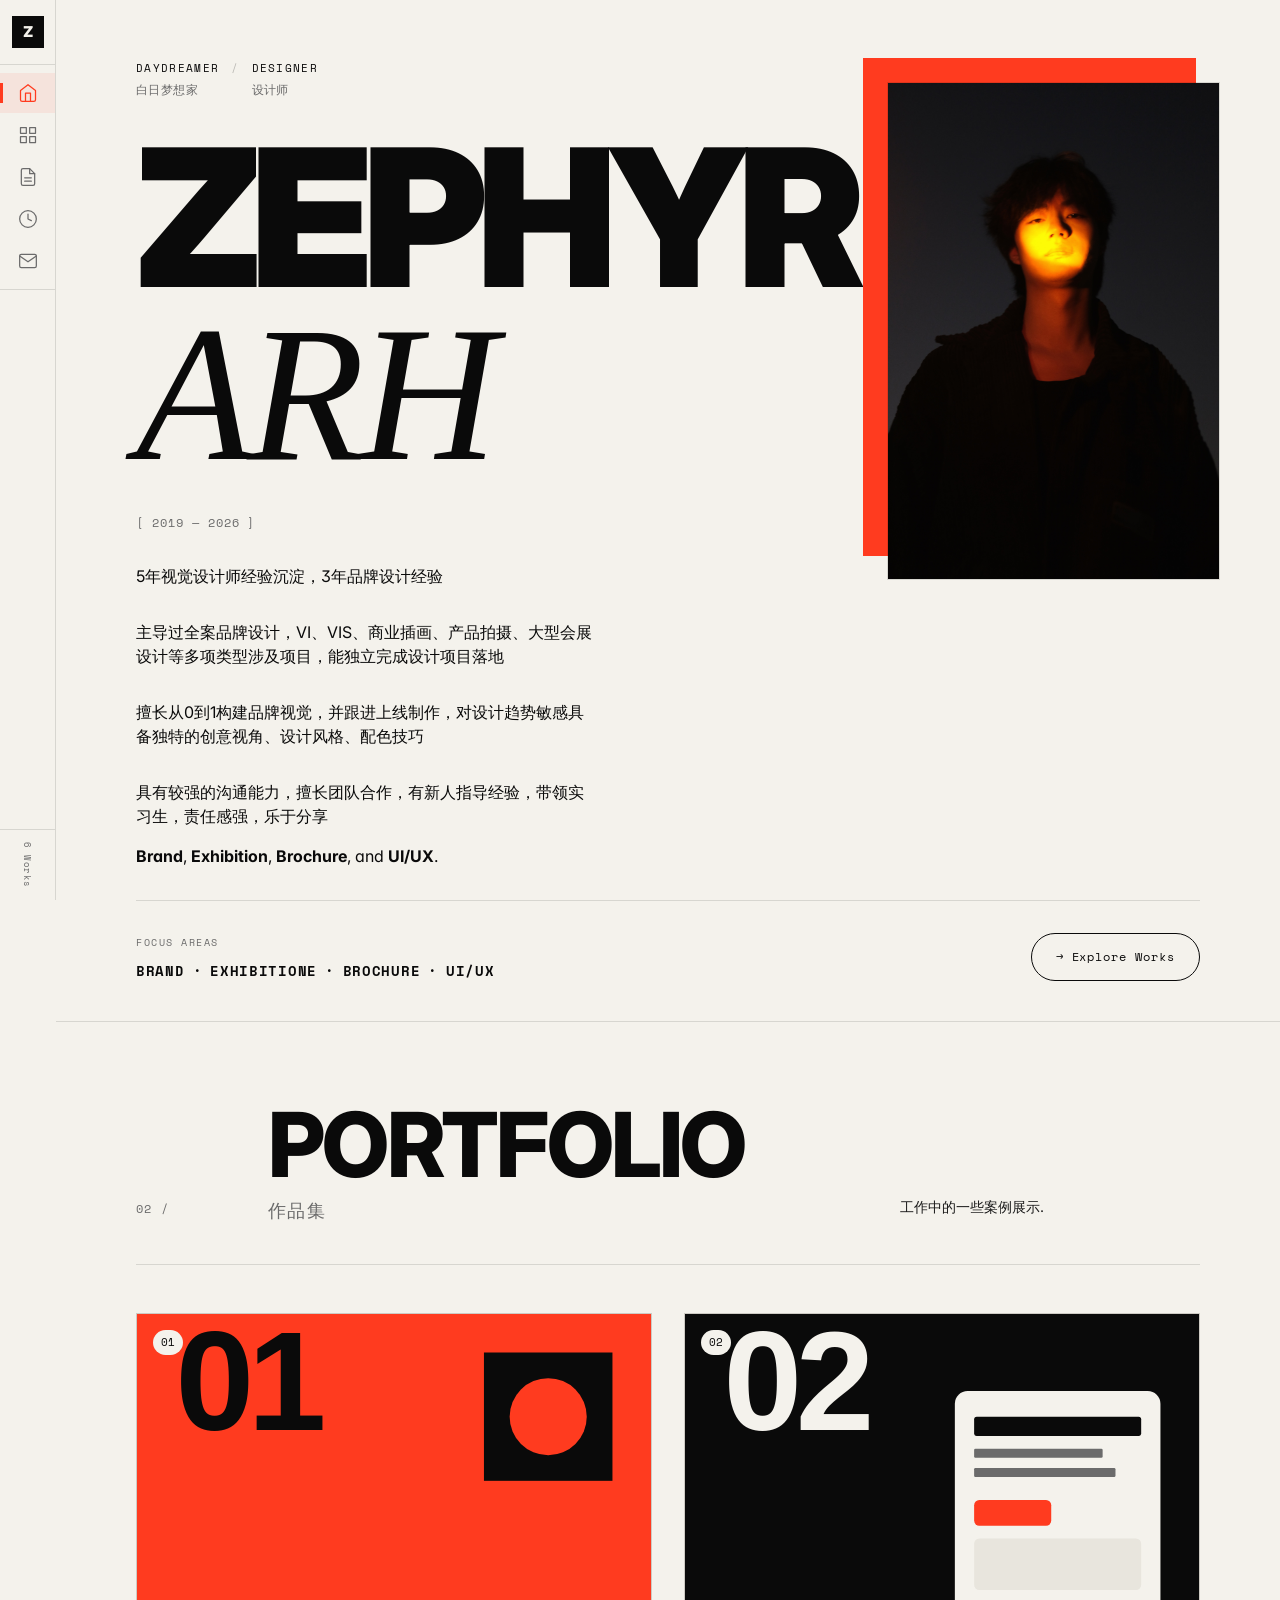
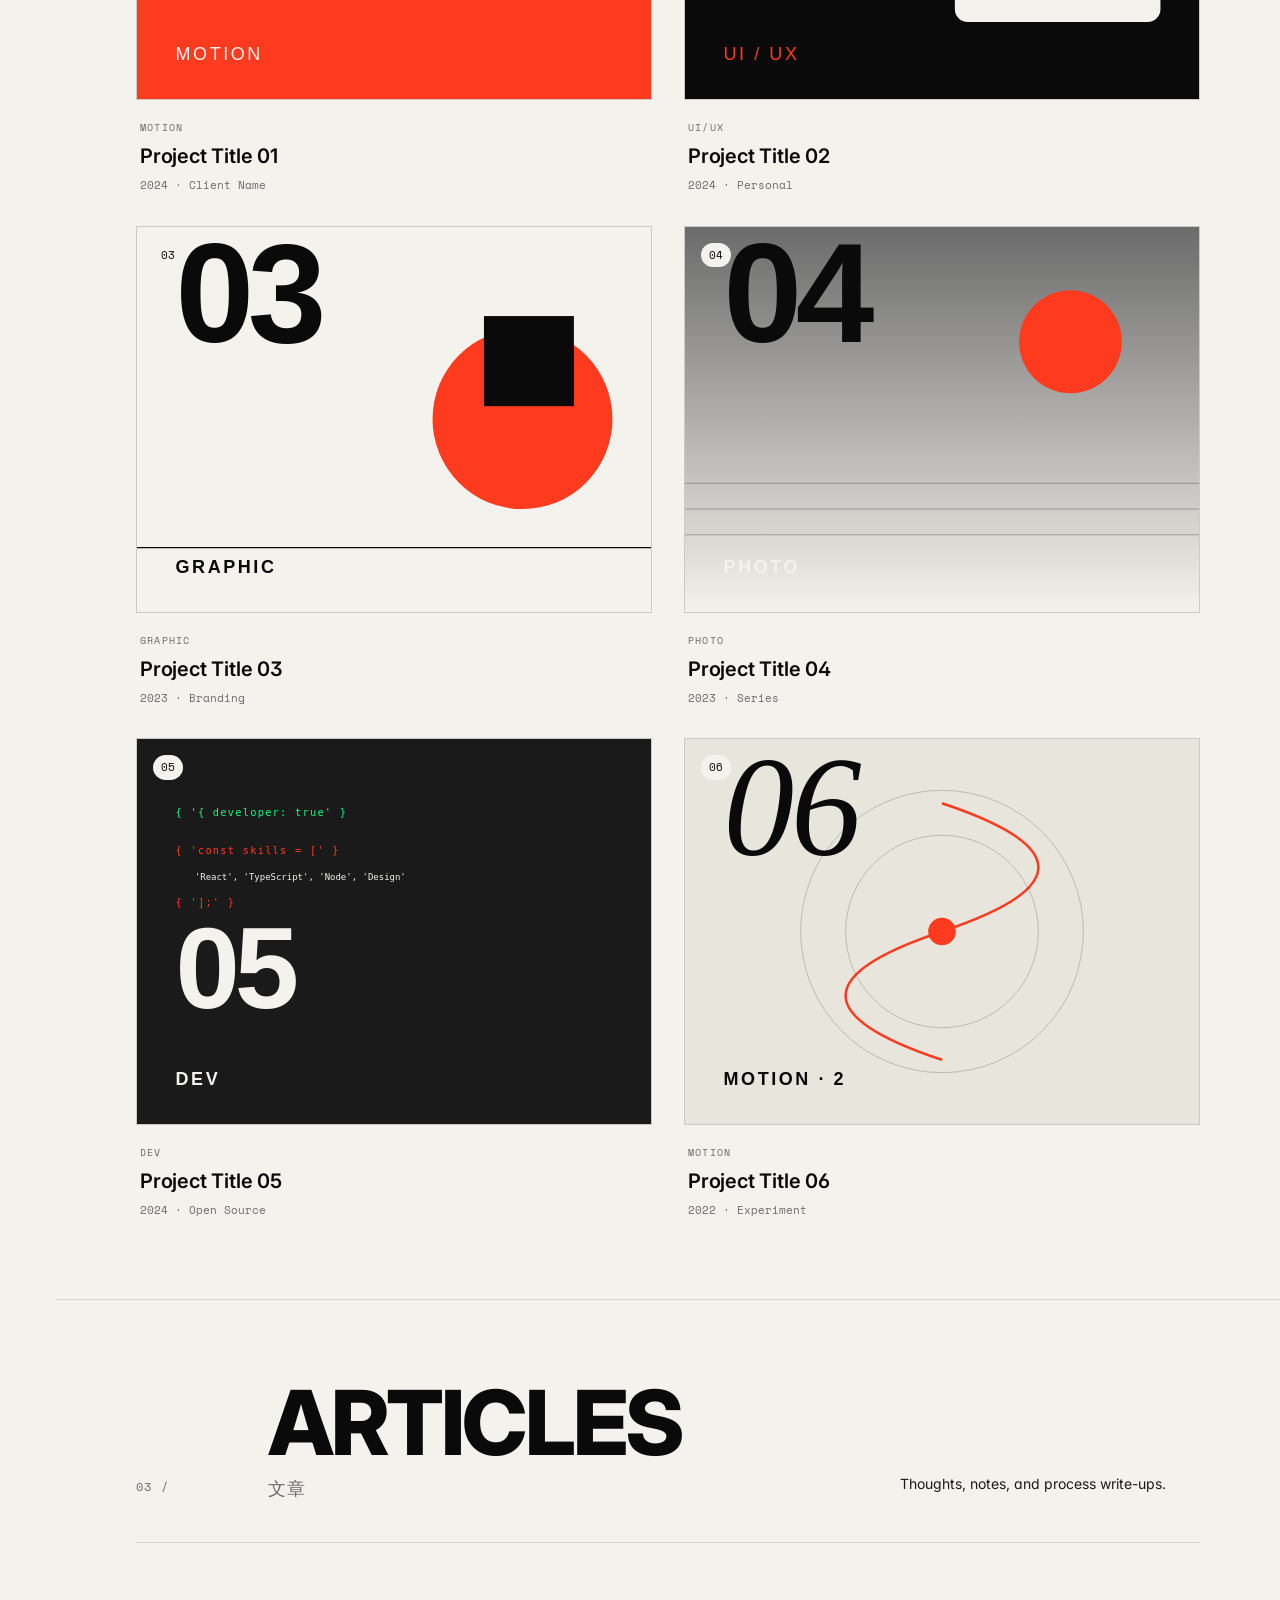
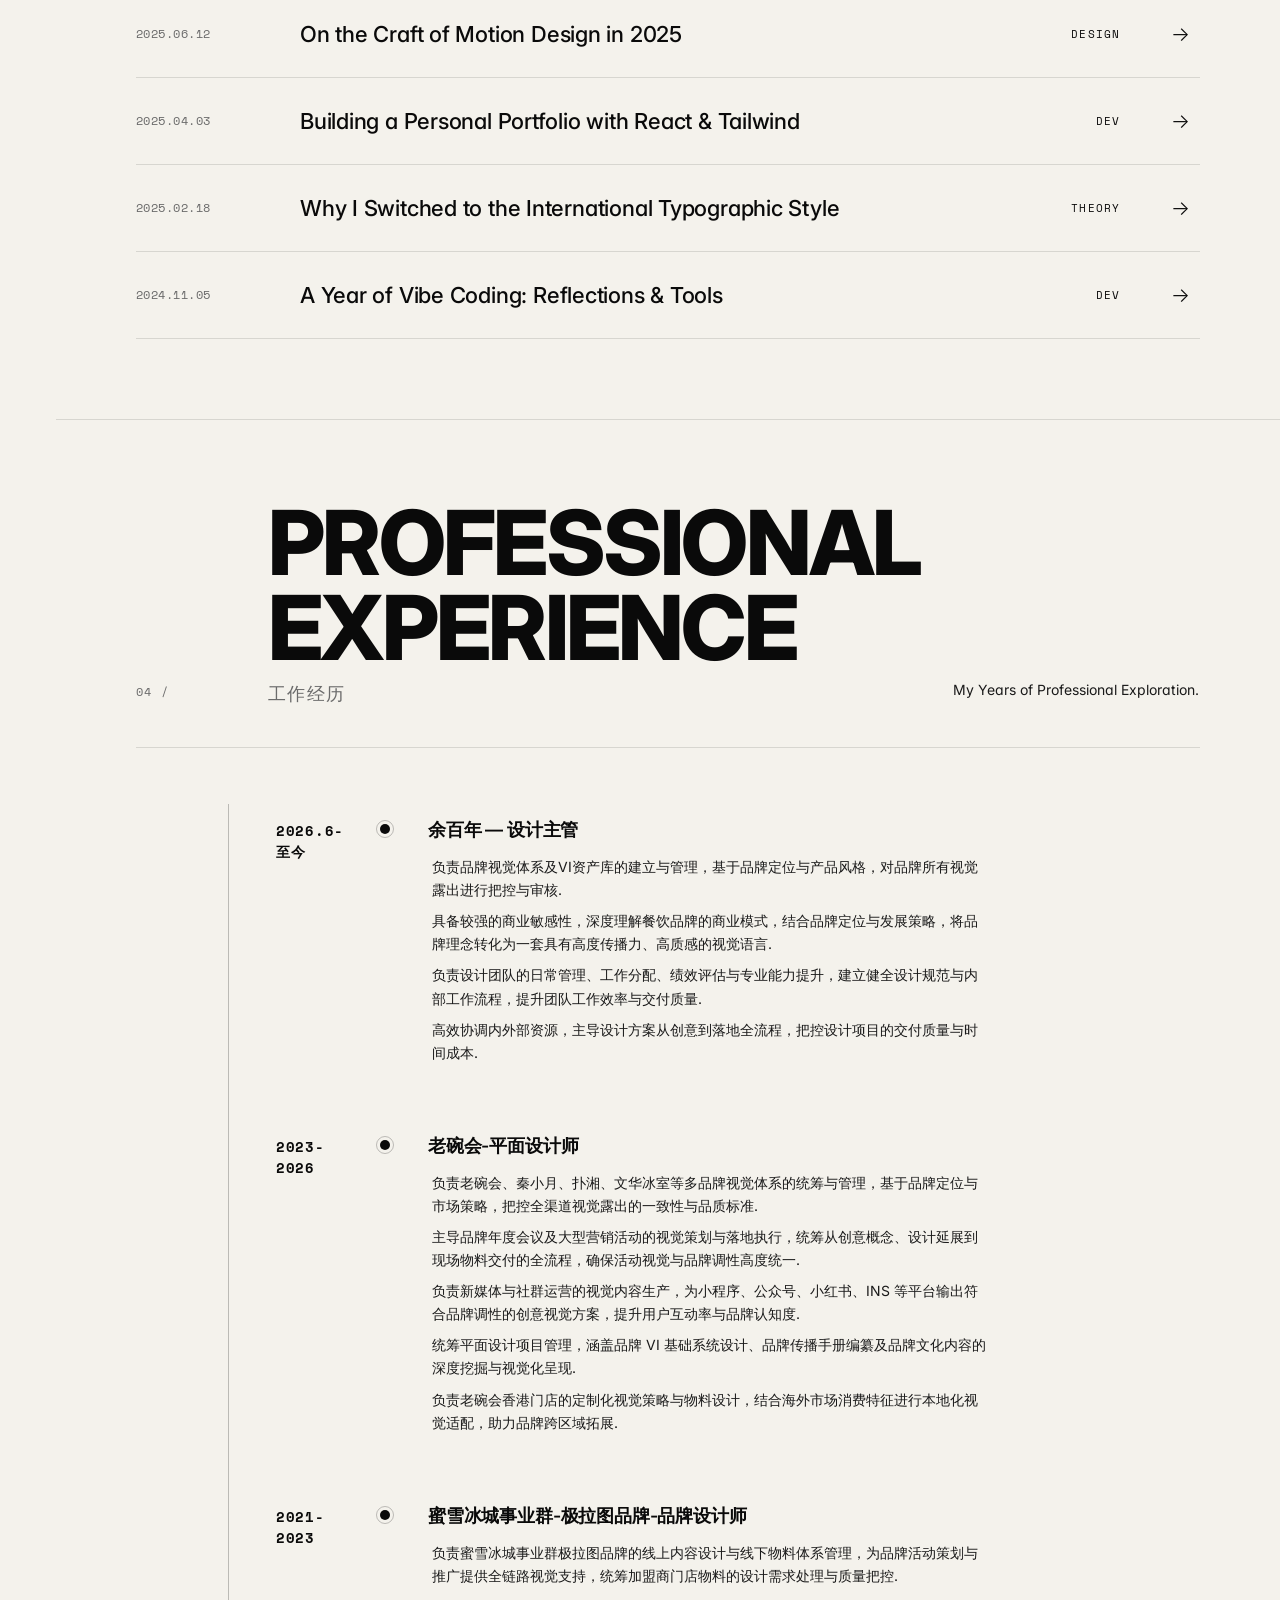
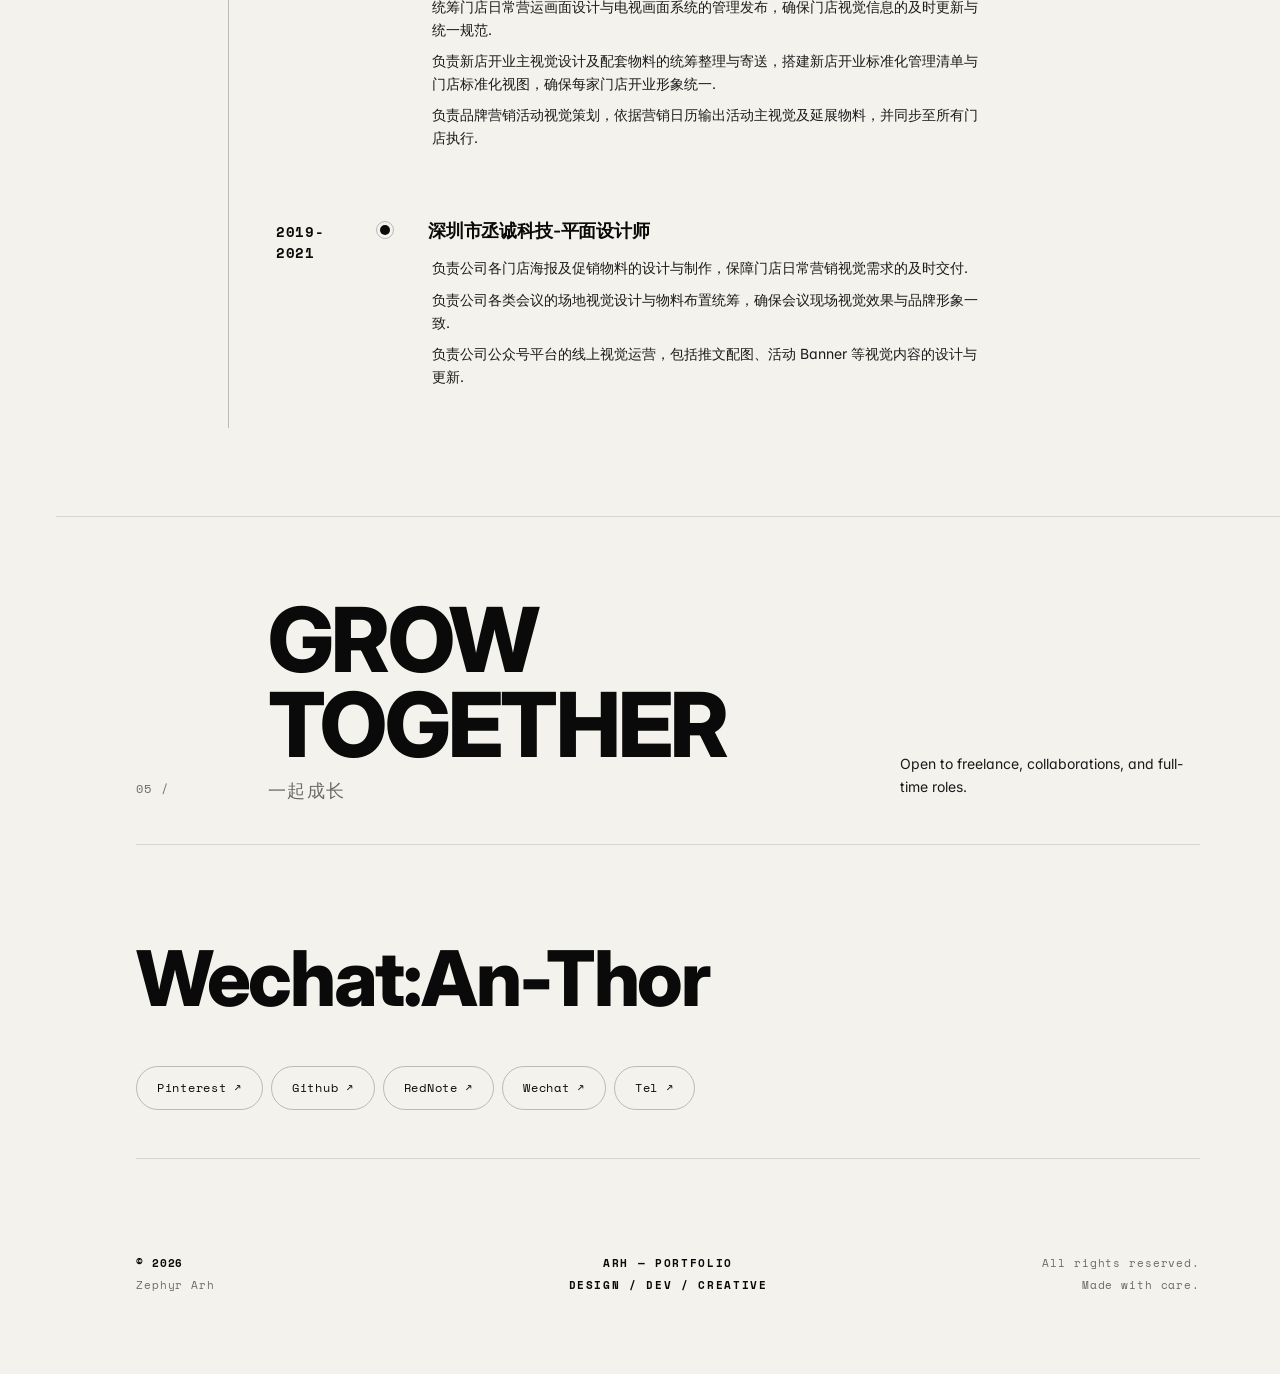
==== commit df5f483f: "Add copy-to-clipboard + QR hover tooltips for contact section" ====
--- a/index.html
+++ b/index.html
@@ -1996,22 +1996,22 @@
           <div class="flyout-panel" data-panel="articles">
             <div class="flyout-label">Articles</div>
             <div class="flyout-list">
-              <a href="#articles" class="flyout-item">
+              <a href="article-detail.html?id=1" class="flyout-item">
                 <span class="flyout-date">2025.06.12</span>
                 <span class="flyout-title">On the Craft of Motion Design</span>
                 <span class="flyout-tag">Design</span>
               </a>
-              <a href="#articles" class="flyout-item">
+              <a href="article-detail.html?id=2" class="flyout-item">
                 <span class="flyout-date">2025.04.03</span>
                 <span class="flyout-title">Building a Portfolio with React</span>
                 <span class="flyout-tag">Dev</span>
               </a>
-              <a href="#articles" class="flyout-item">
+              <a href="article-detail.html?id=3" class="flyout-item">
                 <span class="flyout-date">2025.02.18</span>
                 <span class="flyout-title">International Typographic Style</span>
                 <span class="flyout-tag">Theory</span>
               </a>
-              <a href="#articles" class="flyout-item">
+              <a href="article-detail.html?id=4" class="flyout-item">
                 <span class="flyout-date">2024.11.05</span>
                 <span class="flyout-title">A Year of Vibe Coding</span>
                 <span class="flyout-tag">Dev</span>
@@ -2027,23 +2027,23 @@
           </a>
           <!-- Flyout: Timeline -->
           <div class="flyout-panel" data-panel="timeline">
-            <div class="flyout-label">Experience</div>
+              <div class="flyout-label">Experience 工作经历</div>
             <div class="flyout-list">
               <a href="#timeline" class="flyout-item">
-                <span class="flyout-date">2025</span>
-                <span class="flyout-title">Creative Developer — Freelance</span>
+                <span class="flyout-date">2026.6-至今</span>
+                <span class="flyout-title">余百年-设计主管</span>
               </a>
               <a href="#timeline" class="flyout-item">
-                <span class="flyout-date">2023</span>
-                <span class="flyout-title">UI/UX Designer — Studio X</span>
+                <span class="flyout-date">2023-2026</span>
+                <span class="flyout-title">老碗会-平面设计师</span>
               </a>
               <a href="#timeline" class="flyout-item">
-                <span class="flyout-date">2022</span>
-                <span class="flyout-title">Motion Media Intern — Agency Y</span>
+                <span class="flyout-date">2021-2023</span>
+                <span class="flyout-title">蜜雪冰城-品牌设计师</span>
               </a>
               <a href="#timeline" class="flyout-item">
-                <span class="flyout-date">2021</span>
-                <span class="flyout-title">Started Creating</span>
+                <span class="flyout-date">2019-2021</span>
+                <span class="flyout-title">深圳丞诚科技-平面设计师</span>
               </a>
             </div>
           </div>
@@ -2056,27 +2056,27 @@
           </a>
           <!-- Flyout: Contact -->
           <div class="flyout-panel" data-panel="contact">
-            <div class="flyout-label">Contact</div>
+            <div class="flyout-label">Contact 联系我</div>
             <div class="flyout-list">
-              <a href="mailto:hello@yourname.com" class="flyout-item">
-                <span class="flyout-idx">01</span>
-                <span class="flyout-title">hello@yourname.com</span>
+              <a href="mailto:https://www.pinterest.com/anrster/" class="flyout-item">
+                <span class="flyout-idx">Pinterest</span>
+                <span class="flyout-title">https://www.pinterest.com/anrster/</span>
               </a>
               <a href="#" class="flyout-item">
-                <span class="flyout-idx">02</span>
-                <span class="flyout-title">GitHub</span>
+                <span class="flyout-idx">Github</span>
+                <span class="flyout-title">https://github.com/ArhGan</span>
               </a>
               <a href="#" class="flyout-item">
-                <span class="flyout-idx">03</span>
-                <span class="flyout-title">Dribbble</span>
+                <span class="flyout-idx">RedNote</span>
+                <span class="flyout-title">49616864504</span>
               </a>
               <a href="#" class="flyout-item">
-                <span class="flyout-idx">04</span>
-                <span class="flyout-title">Behance</span>
+                <span class="flyout-idx">Wechat</span>
+                <span class="flyout-title">An-Thor</span>
               </a>
               <a href="#" class="flyout-item">
-                <span class="flyout-idx">05</span>
-                <span class="flyout-title">LinkedIn</span>
+                <span class="flyout-idx">Tel</span>
+                <span class="flyout-title">17722449034</span>
               </a>
             </div>
           </div>
@@ -2316,30 +2316,30 @@
       </header>
 
       <div class="article-list">
-        <article class="article-item reveal">
+        <a href="article-detail.html?id=1" class="article-item reveal">
           <span class="article-date">2025.06.12</span>
           <h3 class="article-title">On the Craft of Motion Design in 2025</h3>
           <span class="article-tag">Design</span>
           <span class="article-arrow">→</span>
-        </article>
-        <article class="article-item reveal">
+        </a>
+        <a href="article-detail.html?id=2" class="article-item reveal">
           <span class="article-date">2025.04.03</span>
           <h3 class="article-title">Building a Personal Portfolio with React &amp; Tailwind</h3>
           <span class="article-tag">Dev</span>
           <span class="article-arrow">→</span>
-        </article>
-        <article class="article-item reveal">
+        </a>
+        <a href="article-detail.html?id=3" class="article-item reveal">
           <span class="article-date">2025.02.18</span>
           <h3 class="article-title">Why I Switched to the International Typographic Style</h3>
           <span class="article-tag">Theory</span>
           <span class="article-arrow">→</span>
-        </article>
-        <article class="article-item reveal">
+        </a>
+        <a href="article-detail.html?id=4" class="article-item reveal">
           <span class="article-date">2024.11.05</span>
           <h3 class="article-title">A Year of Vibe Coding: Reflections &amp; Tools</h3>
           <span class="article-tag">Dev</span>
           <span class="article-arrow">→</span>
-        </article>
+        </a>
       </div>
     </section>
 
@@ -2414,13 +2414,46 @@
       </header>
 
       <div class="contact-content reveal">
-        <a href="mailto:hello@yourname.com" class="contact-email">hello@yourname.com</a>
+        <button type="button" class="contact-email contact-copy-btn" data-copy="An-Thor">
+          Wechat:An-Thor
+          <span class="copy-toast" aria-hidden="true">已复制 Copied ✓</span>
+        </button>
         <div class="contact-links">
-          <a href="#">GitHub ↗</a>
-          <a href="#">Dribbble ↗</a>
-          <a href="#">Behance ↗</a>
-          <a href="#">LinkedIn ↗</a>
-          <a href="#">Instagram ↗</a>
+          <a href="#" class="contact-link-tooltip" data-qr="pinterest">
+            Pinterest ↗
+            <span class="qr-tooltip" role="tooltip">
+              <span class="qr-placeholder">Pinterest QR Code</span>
+              <small>扫码访问主页</small>
+            </span>
+          </a>
+          <a href="#" class="contact-link-tooltip" data-qr="github">
+            Github ↗
+            <span class="qr-tooltip" role="tooltip">
+              <span class="qr-placeholder">GitHub QR Code</span>
+              <small>扫码访问主页</small>
+            </span>
+          </a>
+          <a href="#" class="contact-link-tooltip" data-qr="rednote">
+            RedNote ↗
+            <span class="qr-tooltip" role="tooltip">
+              <span class="qr-placeholder">小红书 QR Code</span>
+              <small>扫码访问主页</small>
+            </span>
+          </a>
+          <a href="#" class="contact-link-tooltip" data-qr="wechat">
+            Wechat ↗
+            <span class="qr-tooltip" role="tooltip">
+              <span class="qr-placeholder">Wechat QR Code</span>
+              <small>扫码添加微信</small>
+            </span>
+          </a>
+          <a href="#" class="contact-link-tooltip" data-qr="tel">
+            Tel ↗
+            <span class="qr-tooltip" role="tooltip">
+              <span class="qr-placeholder">Tel: +86 138-0000-0000</span>
+              <small>拨打电话或复制</small>
+            </span>
+          </a>
         </div>
       </div>
 
--- a/styles.css
+++ b/styles.css
@@ -830,6 +830,8 @@
   cursor: pointer;
   transition: background 0.2s, padding 0.3s;
   position: relative;
+  text-decoration: none;
+  color: inherit;
 }
 
 .article-item::before {
@@ -852,6 +854,7 @@
 .article-item:hover {
   padding-left: 16px;
   padding-right: 16px;
+  text-decoration: none;
 }
 
 .article-item:hover .article-title,
@@ -987,6 +990,53 @@
   margin-bottom: 48px;
 }
 
+.contact-copy-btn {
+  position: relative;
+  font-family: inherit;
+  background: none;
+  border: none;
+  padding: 0;
+  cursor: pointer;
+  text-align: left;
+  color: var(--fg);
+}
+
+.copy-toast {
+  position: absolute;
+  top: -48px;
+  left: 0;
+  background: var(--fg);
+  color: var(--bg);
+  font-family: var(--font-mono);
+  font-size: 13px;
+  font-weight: 400;
+  letter-spacing: 0.02em;
+  padding: 8px 14px;
+  border-radius: 8px;
+  opacity: 0;
+  transform: translateY(8px);
+  transition: opacity 0.25s, transform 0.25s;
+  pointer-events: none;
+  white-space: nowrap;
+}
+
+.copy-toast::after {
+  content: '';
+  position: absolute;
+  bottom: -5px;
+  left: 24px;
+  width: 0;
+  height: 0;
+  border-left: 6px solid transparent;
+  border-right: 6px solid transparent;
+  border-top: 6px solid var(--fg);
+}
+
+.copy-toast.show {
+  opacity: 1;
+  transform: translateY(0);
+}
+
 .contact-email {
   font-size: clamp(40px, 6vw, 84px);
   font-weight: 800;
@@ -1019,6 +1069,94 @@
   background: var(--fg);
   color: var(--bg);
   border-color: var(--fg);
+}
+
+/* Tooltip / QR popup on hover */
+.contact-link-tooltip {
+  position: relative;
+  text-decoration: none;
+  color: var(--fg);
+}
+
+.qr-tooltip {
+  position: absolute;
+  bottom: calc(100% + 16px);
+  left: 50%;
+  transform: translateX(-50%) translateY(6px);
+  min-width: 200px;
+  background: var(--bg);
+  border: 1px solid var(--line-strong);
+  border-radius: 12px;
+  padding: 16px;
+  display: flex;
+  flex-direction: column;
+  align-items: center;
+  gap: 10px;
+  opacity: 0;
+  visibility: hidden;
+  transition: opacity 0.2s, transform 0.2s, visibility 0.2s;
+  z-index: 100;
+  box-shadow: 0 12px 36px rgba(0, 0, 0, 0.08);
+}
+
+.qr-tooltip::after {
+  content: '';
+  position: absolute;
+  top: 100%;
+  left: 50%;
+  transform: translateX(-50%);
+  width: 0;
+  height: 0;
+  border-left: 8px solid transparent;
+  border-right: 8px solid transparent;
+  border-top: 8px solid var(--line-strong);
+}
+
+.qr-tooltip::before {
+  content: '';
+  position: absolute;
+  top: calc(100% - 1px);
+  left: 50%;
+  transform: translateX(-50%);
+  width: 0;
+  height: 0;
+  border-left: 7px solid transparent;
+  border-right: 7px solid transparent;
+  border-top: 7px solid var(--bg);
+  z-index: 1;
+}
+
+.contact-link-tooltip:hover .qr-tooltip,
+.contact-link-tooltip:focus-within .qr-tooltip {
+  opacity: 1;
+  visibility: visible;
+  transform: translateX(-50%) translateY(0);
+}
+
+.qr-placeholder {
+  width: 168px;
+  height: 168px;
+  display: flex;
+  align-items: center;
+  justify-content: center;
+  text-align: center;
+  padding: 12px;
+  font-family: var(--font-mono);
+  font-size: 11px;
+  letter-spacing: 0.04em;
+  color: var(--muted);
+  background: var(--bg);
+  border: 1px dashed var(--line-strong);
+  border-radius: 8px;
+  line-height: 1.6;
+}
+
+.qr-tooltip small {
+  font-family: var(--font-mono);
+  font-size: 10px;
+  color: var(--muted);
+  letter-spacing: 0.04em;
+  line-height: 1.6;
 }
 
 .footer {
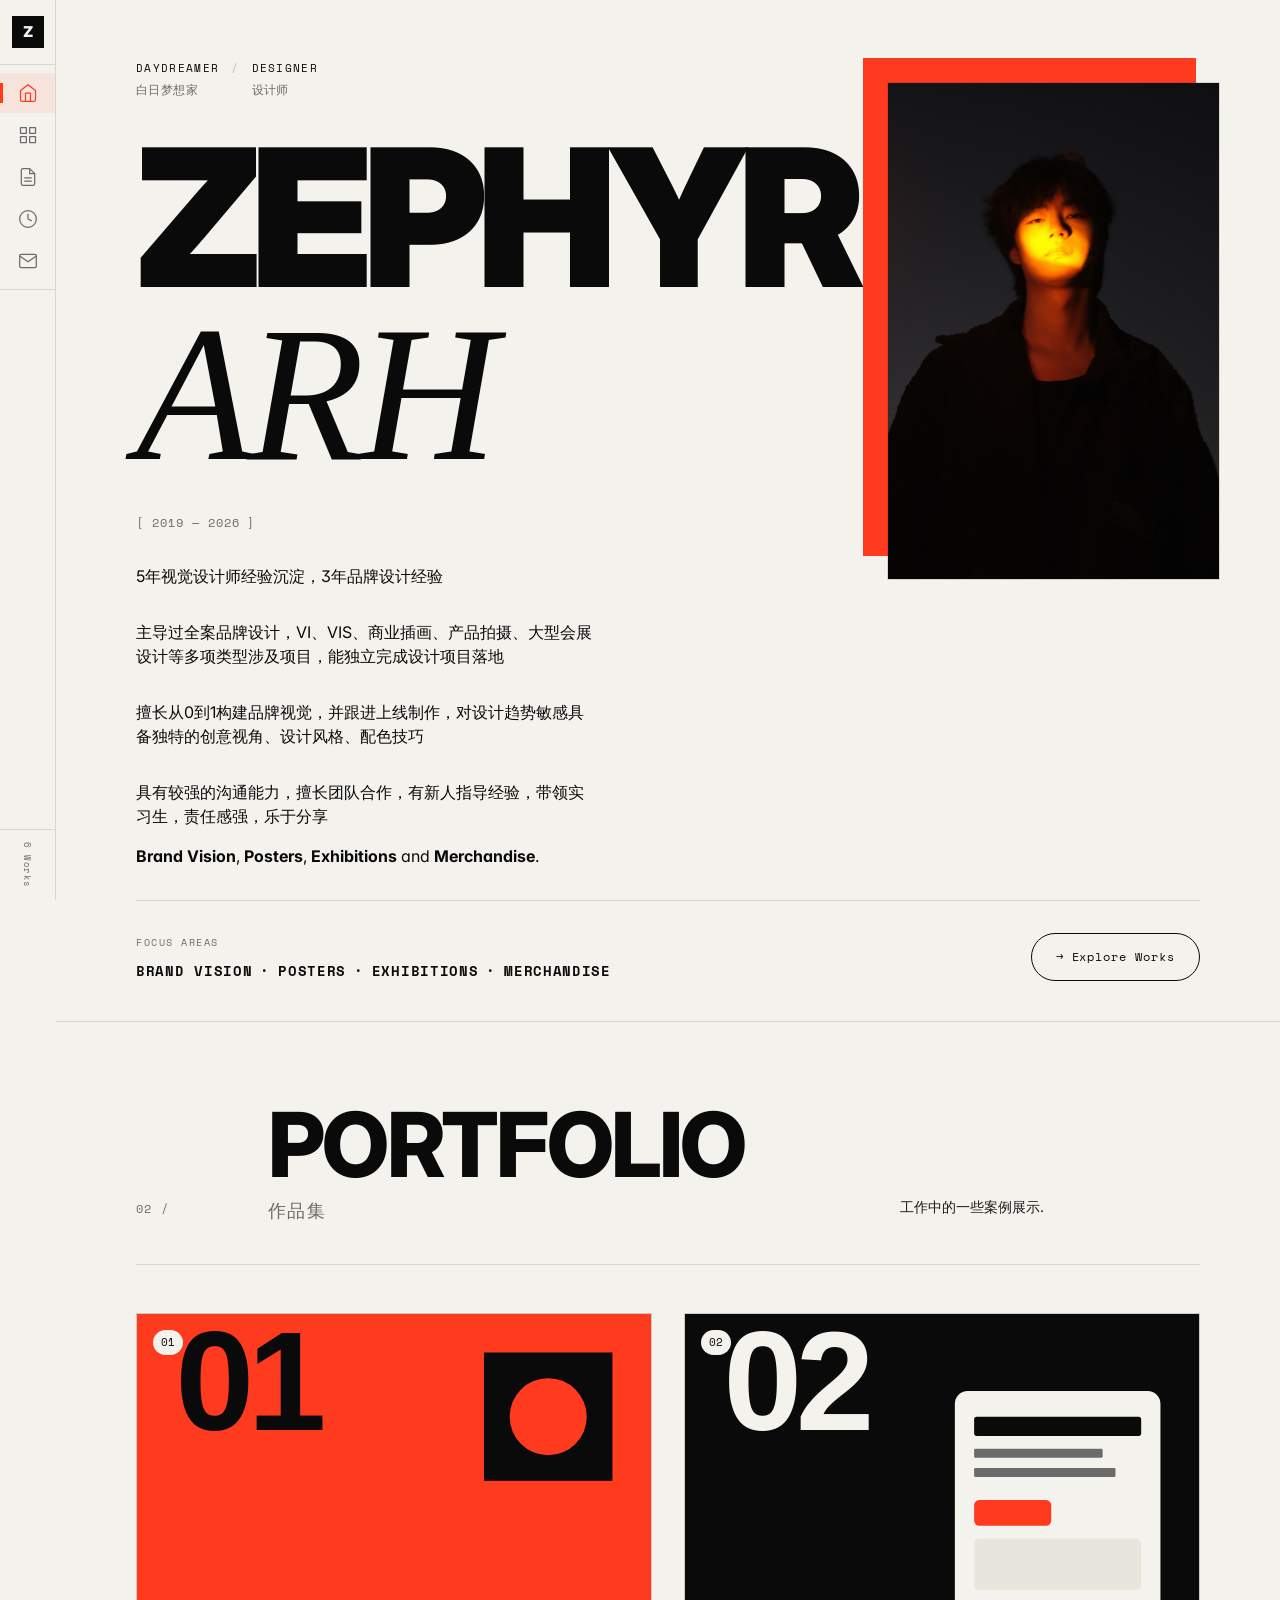
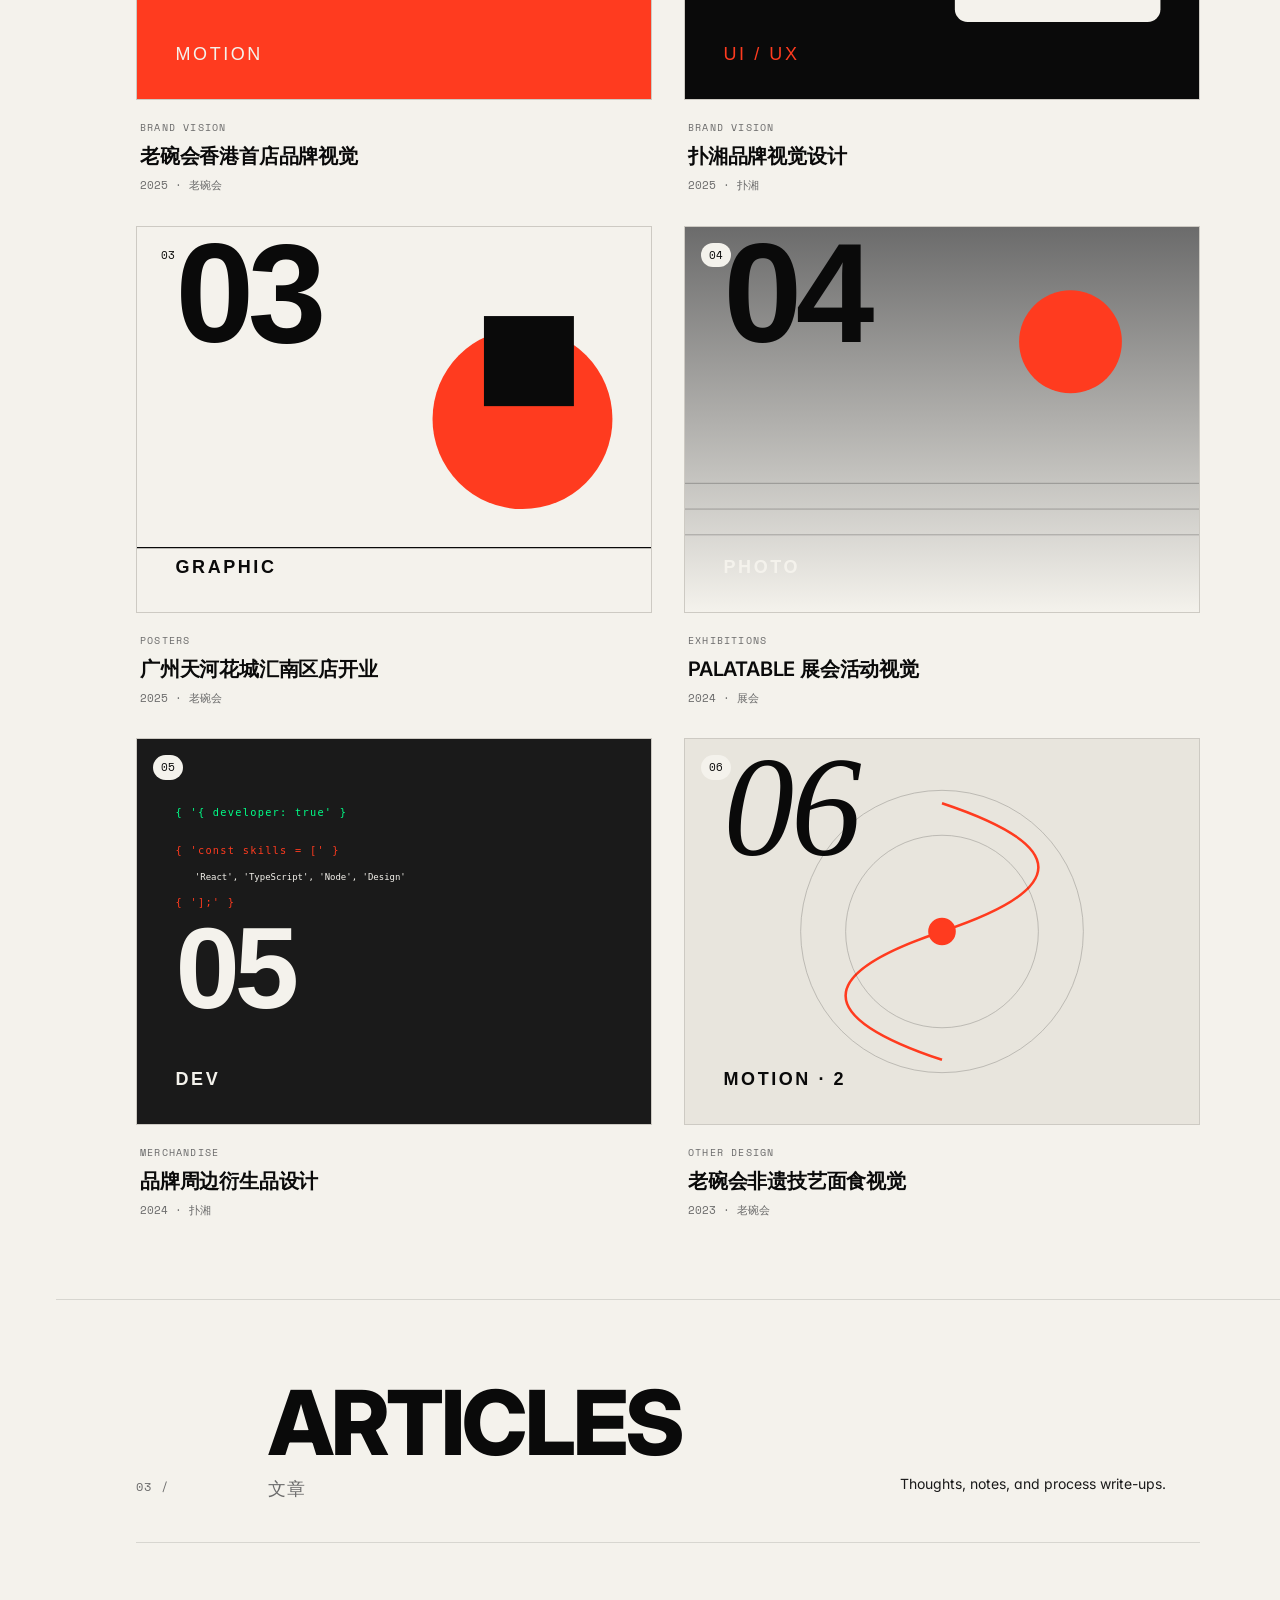
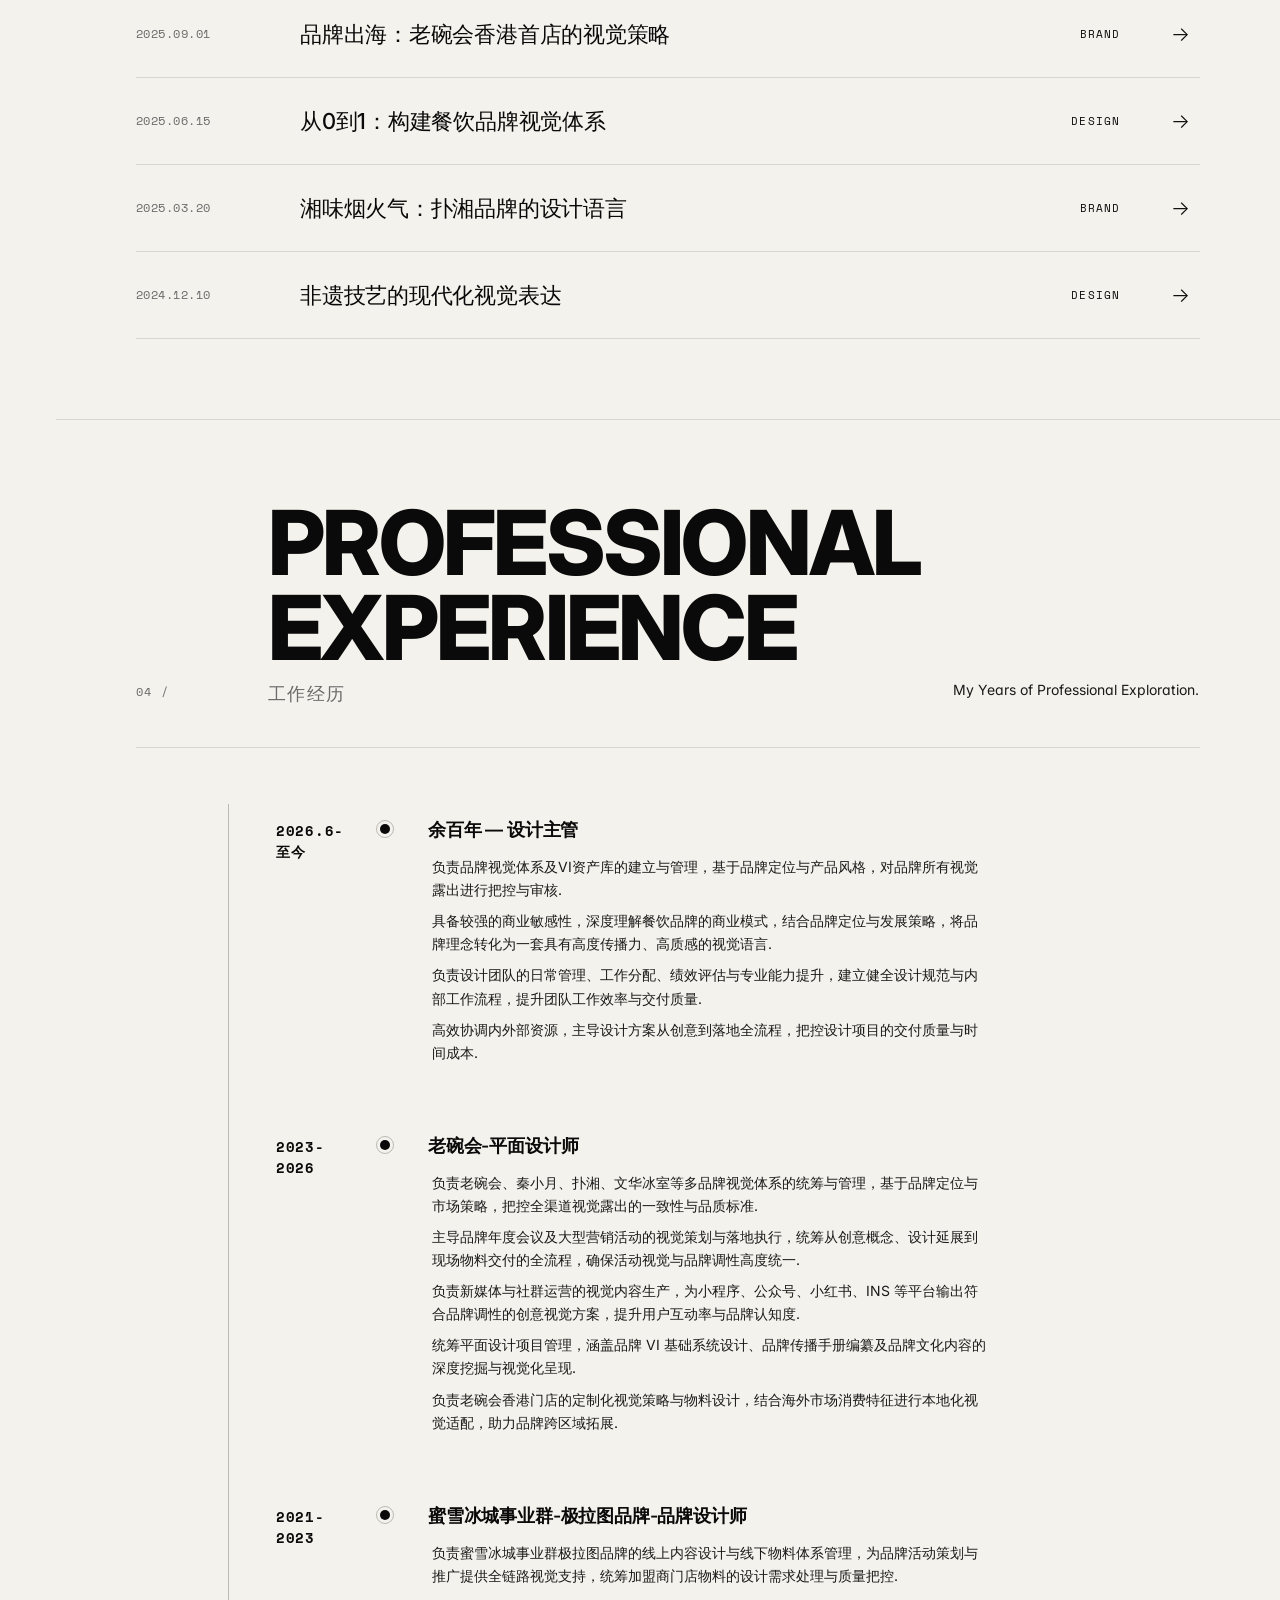
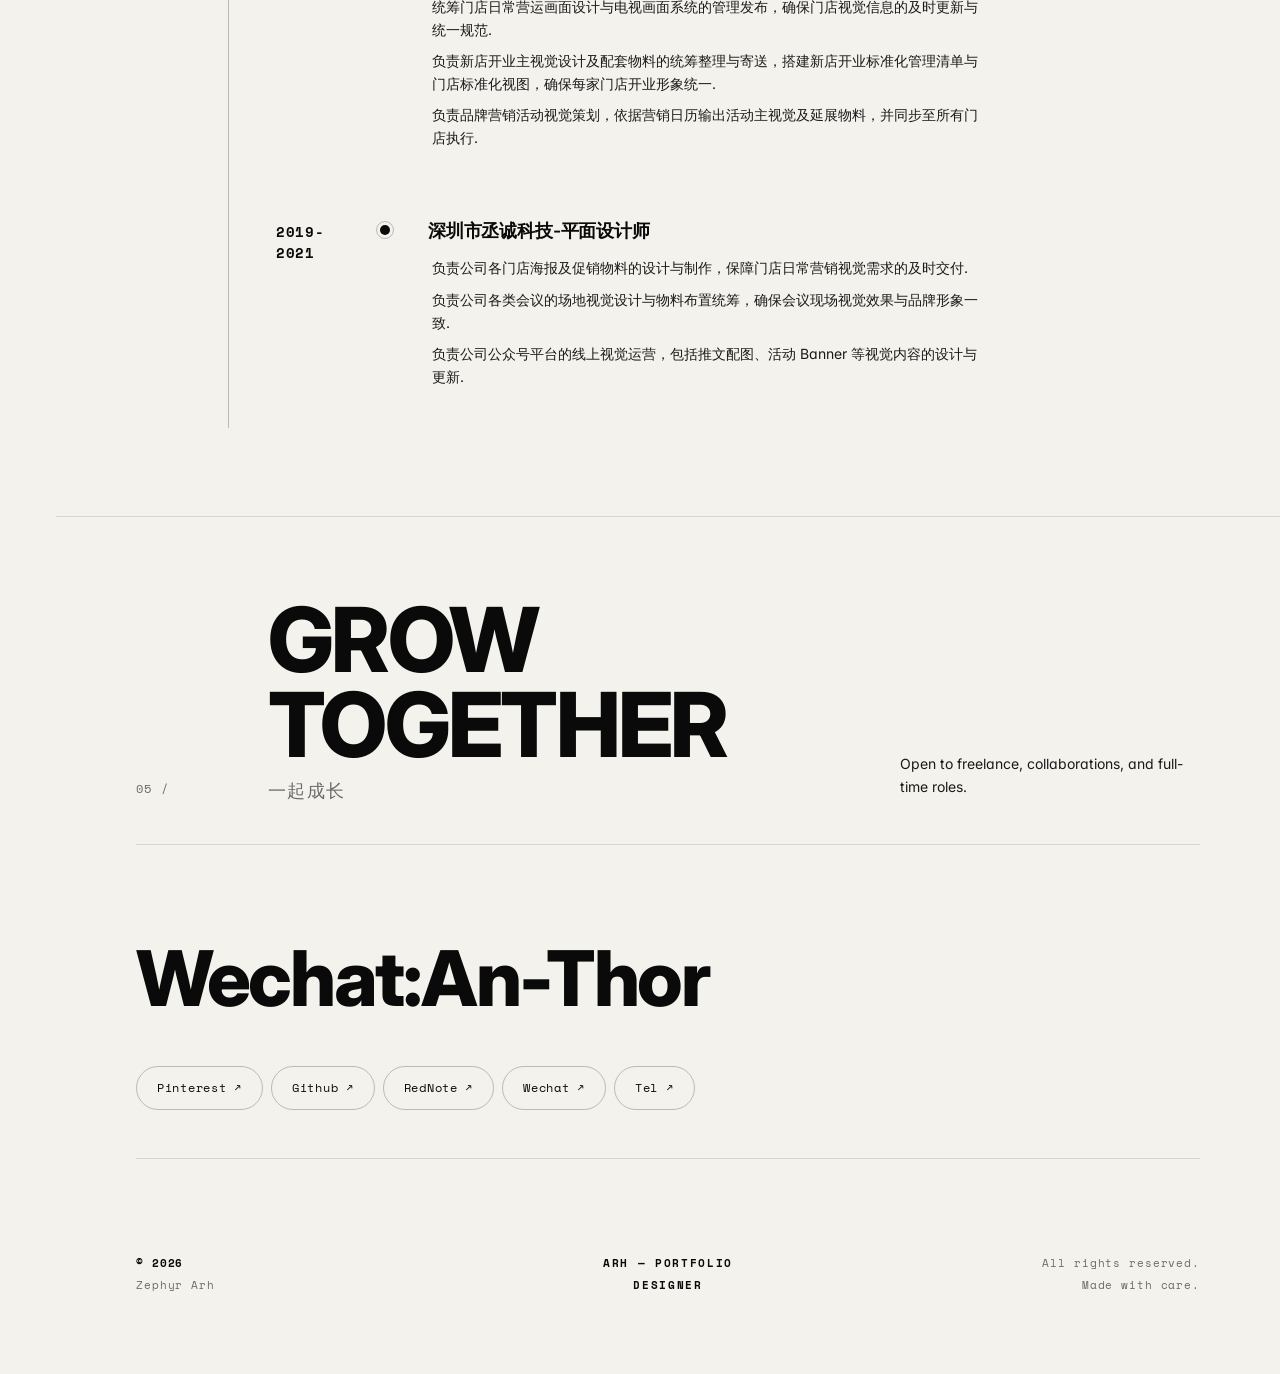
==== commit 6a411700: "Fill all sections with actual portfolio content from PDF" ====
--- a/index.html
+++ b/index.html
@@ -1929,7 +1929,7 @@
           </a>
           <!-- Flyout: Categories -->
           <div class="flyout-panel" data-panel="portfolio">
-            <div class="flyout-label">Categories</div>
+              <div class="flyout-label">Work Projects 案例</div>
             <div class="flyout-list">
               <div class="cat-group">
                 <button class="cat-item active" data-filter="all">
@@ -1937,50 +1937,50 @@
                   <span class="cat-count">6</span>
                 </button>
               </div>
-              <div class="cat-group" data-cat="motion">
-                <button class="cat-item" data-filter="motion">
-                  <span class="cat-name">Motion</span>
+              <div class="cat-group" data-cat="brand">
+                <button class="cat-item" data-filter="brand">
+                  <span class="cat-name">Brand Vision</span>
                   <span class="cat-count">2</span>
                 </button>
                 <div class="cat-children">
-                  <a href="project-detail.html?id=1" class="cat-sub">Project Title 01</a>
-                  <a href="project-detail.html?id=6" class="cat-sub">Project Title 06</a>
+                  <a href="project-detail.html?id=1" class="cat-sub">老碗会香港首店品牌视觉</a>
+                  <a href="project-detail.html?id=2" class="cat-sub">扑湘品牌视觉设计</a>
                 </div>
               </div>
-              <div class="cat-group" data-cat="ui">
-                <button class="cat-item" data-filter="ui">
-                  <span class="cat-name">UI/UX</span>
+              <div class="cat-group" data-cat="poster">
+                <button class="cat-item" data-filter="poster">
+                  <span class="cat-name">Posters</span>
                   <span class="cat-count">1</span>
                 </button>
                 <div class="cat-children">
-                  <a href="project-detail.html?id=2" class="cat-sub">Project Title 02</a>
+                  <a href="project-detail.html?id=3" class="cat-sub">广州天河花城汇南区店开业</a>
                 </div>
               </div>
-              <div class="cat-group" data-cat="graphic">
-                <button class="cat-item" data-filter="graphic">
-                  <span class="cat-name">Graphic</span>
+              <div class="cat-group" data-cat="exhibition">
+                <button class="cat-item" data-filter="exhibition">
+                  <span class="cat-name">Exhibitions</span>
                   <span class="cat-count">1</span>
                 </button>
                 <div class="cat-children">
-                  <a href="project-detail.html?id=3" class="cat-sub">Project Title 03</a>
+                  <a href="project-detail.html?id=4" class="cat-sub">PALATABLE 展会活动视觉</a>
                 </div>
               </div>
-              <div class="cat-group" data-cat="photo">
-                <button class="cat-item" data-filter="photo">
-                  <span class="cat-name">Photo</span>
+              <div class="cat-group" data-cat="merchandise">
+                <button class="cat-item" data-filter="merchandise">
+                  <span class="cat-name">Merchandise</span>
                   <span class="cat-count">1</span>
                 </button>
                 <div class="cat-children">
-                  <a href="project-detail.html?id=4" class="cat-sub">Project Title 04</a>
+                  <a href="project-detail.html?id=5" class="cat-sub">品牌周边衍生品设计</a>
                 </div>
               </div>
-              <div class="cat-group" data-cat="dev">
-                <button class="cat-item" data-filter="dev">
-                  <span class="cat-name">Dev</span>
+              <div class="cat-group" data-cat="other">
+                <button class="cat-item" data-filter="other">
+                  <span class="cat-name">Other Design</span>
                   <span class="cat-count">1</span>
                 </button>
                 <div class="cat-children">
-                  <a href="project-detail.html?id=5" class="cat-sub">Project Title 05</a>
+                  <a href="project-detail.html?id=6" class="cat-sub">老碗会非遗技艺面食视觉</a>
                 </div>
               </div>
             </div>
@@ -1997,24 +1997,24 @@
             <div class="flyout-label">Articles</div>
             <div class="flyout-list">
               <a href="article-detail.html?id=1" class="flyout-item">
-                <span class="flyout-date">2025.06.12</span>
-                <span class="flyout-title">On the Craft of Motion Design</span>
+                <span class="flyout-date">2025.09.01</span>
+                <span class="flyout-title">品牌出海：老碗会香港首店</span>
+                <span class="flyout-tag">Brand</span>
+              </a>
+              <a href="article-detail.html?id=2" class="flyout-item">
+                <span class="flyout-date">2025.06.15</span>
+                <span class="flyout-title">从0到1构建品牌视觉体系</span>
                 <span class="flyout-tag">Design</span>
               </a>
-              <a href="article-detail.html?id=2" class="flyout-item">
-                <span class="flyout-date">2025.04.03</span>
-                <span class="flyout-title">Building a Portfolio with React</span>
-                <span class="flyout-tag">Dev</span>
-              </a>
               <a href="article-detail.html?id=3" class="flyout-item">
-                <span class="flyout-date">2025.02.18</span>
-                <span class="flyout-title">International Typographic Style</span>
-                <span class="flyout-tag">Theory</span>
+                <span class="flyout-date">2025.03.20</span>
+                <span class="flyout-title">湘味烟火气：扑湘设计语言</span>
+                <span class="flyout-tag">Brand</span>
               </a>
               <a href="article-detail.html?id=4" class="flyout-item">
-                <span class="flyout-date">2024.11.05</span>
-                <span class="flyout-title">A Year of Vibe Coding</span>
-                <span class="flyout-tag">Dev</span>
+                <span class="flyout-date">2024.12.10</span>
+                <span class="flyout-title">非遗技艺的现代化视觉表达</span>
+                <span class="flyout-tag">Design</span>
               </a>
             </div>
           </div>
@@ -2172,7 +2172,7 @@
         </p><p>主导过全案品牌设计，VI、VIS、商业插画、产品拍摄、大型会展设计等多项类型涉及项目，能独立完成设计项目落地</p><p>
         </p><p>擅长从0到1构建品牌视觉，并跟进上线制作，对设计趋势敏感具备独特的创意视角、设计风格、配色技巧</p><p>
         </p><p>具有较强的沟通能力，擅长团队合作，有新人指导经验，带领实习生，责任感强，乐于分享</p><p>
-            <strong>Brand</strong>, <strong>Exhibition</strong>, <strong>Brochure</strong>, and <strong>UI/UX</strong>.
+            <strong>Brand Vision</strong>, <strong>Posters</strong>, <strong>Exhibitions</strong> and <strong>Merchandise</strong>.
         </p>
       </div>
 
@@ -2181,13 +2181,13 @@
         <div class="focus-areas">
           <span class="focus-label">Focus Areas</span>
           <span class="focus-tags">
-              <span>BRAND</span>
+              <span>BRAND VISION</span>
               <span>·</span>
-              <span>EXHIBITIONE</span>
+              <span>POSTERS</span>
               <span>·</span>
-              <span>BROCHURE</span>
+              <span>EXHIBITIONS</span>
               <span>·</span>
-              <span>UI/UX</span>
+              <span>MERCHANDISE</span>
           </span>
         </div>
         <a href="#portfolio" class="explore-btn">→ Explore Works</a>
@@ -2207,98 +2207,98 @@
 
       <div class="grid" id="portfolioGrid">
         <!-- Project Card 1 -->
-        <a href="project-detail.html?id=1" class="card reveal" data-category="motion">
+        <a href="project-detail.html?id=1" class="card reveal" data-category="brand">
           <div class="card-image">
-            <img src="assets/placeholder-1.svg" alt="Project 01" loading="lazy">
+            <img src="assets/placeholder-1.svg" alt="老碗会香港首店" loading="lazy">
             <span class="card-index">01</span>
             <div class="card-overlay">
               <span class="card-view">View Project →</span>
             </div>
           </div>
           <div class="card-body">
-            <span class="card-cat">Motion</span>
-            <h3 class="card-title">Project Title 01</h3>
-            <p class="card-meta">2024 · Client Name</p>
+            <span class="card-cat">Brand Vision</span>
+            <h3 class="card-title">老碗会香港首店品牌视觉</h3>
+            <p class="card-meta">2025 · 老碗会</p>
           </div>
         </a>
 
         <!-- Project Card 2 -->
-        <a href="project-detail.html?id=2" class="card reveal" data-category="ui">
+        <a href="project-detail.html?id=2" class="card reveal" data-category="brand">
           <div class="card-image">
-            <img src="assets/placeholder-2.svg" alt="Project 02" loading="lazy">
+            <img src="assets/placeholder-2.svg" alt="扑湘品牌视觉" loading="lazy">
             <span class="card-index">02</span>
             <div class="card-overlay">
               <span class="card-view">View Project →</span>
             </div>
           </div>
           <div class="card-body">
-            <span class="card-cat">UI/UX</span>
-            <h3 class="card-title">Project Title 02</h3>
-            <p class="card-meta">2024 · Personal</p>
+            <span class="card-cat">Brand Vision</span>
+            <h3 class="card-title">扑湘品牌视觉设计</h3>
+            <p class="card-meta">2025 · 扑湘</p>
           </div>
         </a>
 
         <!-- Project Card 3 -->
-        <a href="project-detail.html?id=3" class="card reveal" data-category="graphic">
+        <a href="project-detail.html?id=3" class="card reveal" data-category="poster">
           <div class="card-image">
-            <img src="assets/placeholder-3.svg" alt="Project 03" loading="lazy">
+            <img src="assets/placeholder-3.svg" alt="广州天河花城汇店开业" loading="lazy">
             <span class="card-index">03</span>
             <div class="card-overlay">
               <span class="card-view">View Project →</span>
             </div>
           </div>
           <div class="card-body">
-            <span class="card-cat">Graphic</span>
-            <h3 class="card-title">Project Title 03</h3>
-            <p class="card-meta">2023 · Branding</p>
+            <span class="card-cat">Posters</span>
+            <h3 class="card-title">广州天河花城汇南区店开业</h3>
+            <p class="card-meta">2025 · 老碗会</p>
           </div>
         </a>
 
         <!-- Project Card 4 -->
-        <a href="project-detail.html?id=4" class="card reveal" data-category="photo">
+        <a href="project-detail.html?id=4" class="card reveal" data-category="exhibition">
           <div class="card-image">
-            <img src="assets/placeholder-4.svg" alt="Project 04" loading="lazy">
+            <img src="assets/placeholder-4.svg" alt="PALATABLE 展会" loading="lazy">
             <span class="card-index">04</span>
             <div class="card-overlay">
               <span class="card-view">View Project →</span>
             </div>
           </div>
           <div class="card-body">
-            <span class="card-cat">Photo</span>
-            <h3 class="card-title">Project Title 04</h3>
-            <p class="card-meta">2023 · Series</p>
+            <span class="card-cat">Exhibitions</span>
+            <h3 class="card-title">PALATABLE 展会活动视觉</h3>
+            <p class="card-meta">2024 · 展会</p>
           </div>
         </a>
 
         <!-- Project Card 5 -->
-        <a href="project-detail.html?id=5" class="card reveal" data-category="dev">
+        <a href="project-detail.html?id=5" class="card reveal" data-category="merchandise">
           <div class="card-image">
-            <img src="assets/placeholder-5.svg" alt="Project 05" loading="lazy">
+            <img src="assets/placeholder-5.svg" alt="周边衍生品设计" loading="lazy">
             <span class="card-index">05</span>
             <div class="card-overlay">
               <span class="card-view">View Project →</span>
             </div>
           </div>
           <div class="card-body">
-            <span class="card-cat">Dev</span>
-            <h3 class="card-title">Project Title 05</h3>
-            <p class="card-meta">2024 · Open Source</p>
+            <span class="card-cat">Merchandise</span>
+            <h3 class="card-title">品牌周边衍生品设计</h3>
+            <p class="card-meta">2024 · 扑湘</p>
           </div>
         </a>
 
         <!-- Project Card 6 -->
-        <a href="project-detail.html?id=6" class="card reveal" data-category="motion">
+        <a href="project-detail.html?id=6" class="card reveal" data-category="other">
           <div class="card-image">
-            <img src="assets/placeholder-6.svg" alt="Project 06" loading="lazy">
+            <img src="assets/placeholder-6.svg" alt="老碗会非遗技艺面食" loading="lazy">
             <span class="card-index">06</span>
             <div class="card-overlay">
               <span class="card-view">View Project →</span>
             </div>
           </div>
           <div class="card-body">
-            <span class="card-cat">Motion</span>
-            <h3 class="card-title">Project Title 06</h3>
-            <p class="card-meta">2022 · Experiment</p>
+            <span class="card-cat">Other Design</span>
+            <h3 class="card-title">老碗会非遗技艺面食视觉</h3>
+            <p class="card-meta">2023 · 老碗会</p>
           </div>
         </a>
       </div>
@@ -2317,27 +2317,27 @@
 
       <div class="article-list">
         <a href="article-detail.html?id=1" class="article-item reveal">
-          <span class="article-date">2025.06.12</span>
-          <h3 class="article-title">On the Craft of Motion Design in 2025</h3>
+          <span class="article-date">2025.09.01</span>
+          <h3 class="article-title">品牌出海：老碗会香港首店的视觉策略</h3>
+          <span class="article-tag">Brand</span>
+          <span class="article-arrow">→</span>
+        </a>
+        <a href="article-detail.html?id=2" class="article-item reveal">
+          <span class="article-date">2025.06.15</span>
+          <h3 class="article-title">从0到1：构建餐饮品牌视觉体系</h3>
           <span class="article-tag">Design</span>
           <span class="article-arrow">→</span>
         </a>
-        <a href="article-detail.html?id=2" class="article-item reveal">
-          <span class="article-date">2025.04.03</span>
-          <h3 class="article-title">Building a Personal Portfolio with React &amp; Tailwind</h3>
-          <span class="article-tag">Dev</span>
-          <span class="article-arrow">→</span>
-        </a>
         <a href="article-detail.html?id=3" class="article-item reveal">
-          <span class="article-date">2025.02.18</span>
-          <h3 class="article-title">Why I Switched to the International Typographic Style</h3>
-          <span class="article-tag">Theory</span>
+          <span class="article-date">2025.03.20</span>
+          <h3 class="article-title">湘味烟火气：扑湘品牌的设计语言</h3>
+          <span class="article-tag">Brand</span>
           <span class="article-arrow">→</span>
         </a>
         <a href="article-detail.html?id=4" class="article-item reveal">
-          <span class="article-date">2024.11.05</span>
-          <h3 class="article-title">A Year of Vibe Coding: Reflections &amp; Tools</h3>
-          <span class="article-tag">Dev</span>
+          <span class="article-date">2024.12.10</span>
+          <h3 class="article-title">非遗技艺的现代化视觉表达</h3>
+          <span class="article-tag">Design</span>
           <span class="article-arrow">→</span>
         </a>
       </div>
@@ -2450,7 +2450,7 @@
           <a href="#" class="contact-link-tooltip" data-qr="tel">
             Tel ↗
             <span class="qr-tooltip" role="tooltip">
-              <span class="qr-placeholder">Tel: +86 138-0000-0000</span>
+              <span class="qr-placeholder">Tel: 177 2244 9034</span>
               <small>拨打电话或复制</small>
             </span>
           </a>
@@ -2464,7 +2464,7 @@
         </div>
         <div class="footer-col footer-logo">
           <span>ARH — PORTFOLIO</span>
-          <span>DESIGN / DEV / CREATIVE</span>
+          <span>DESIGNER</span>
         </div>
         <div class="footer-col footer-rights">
           <span>All rights reserved.</span>
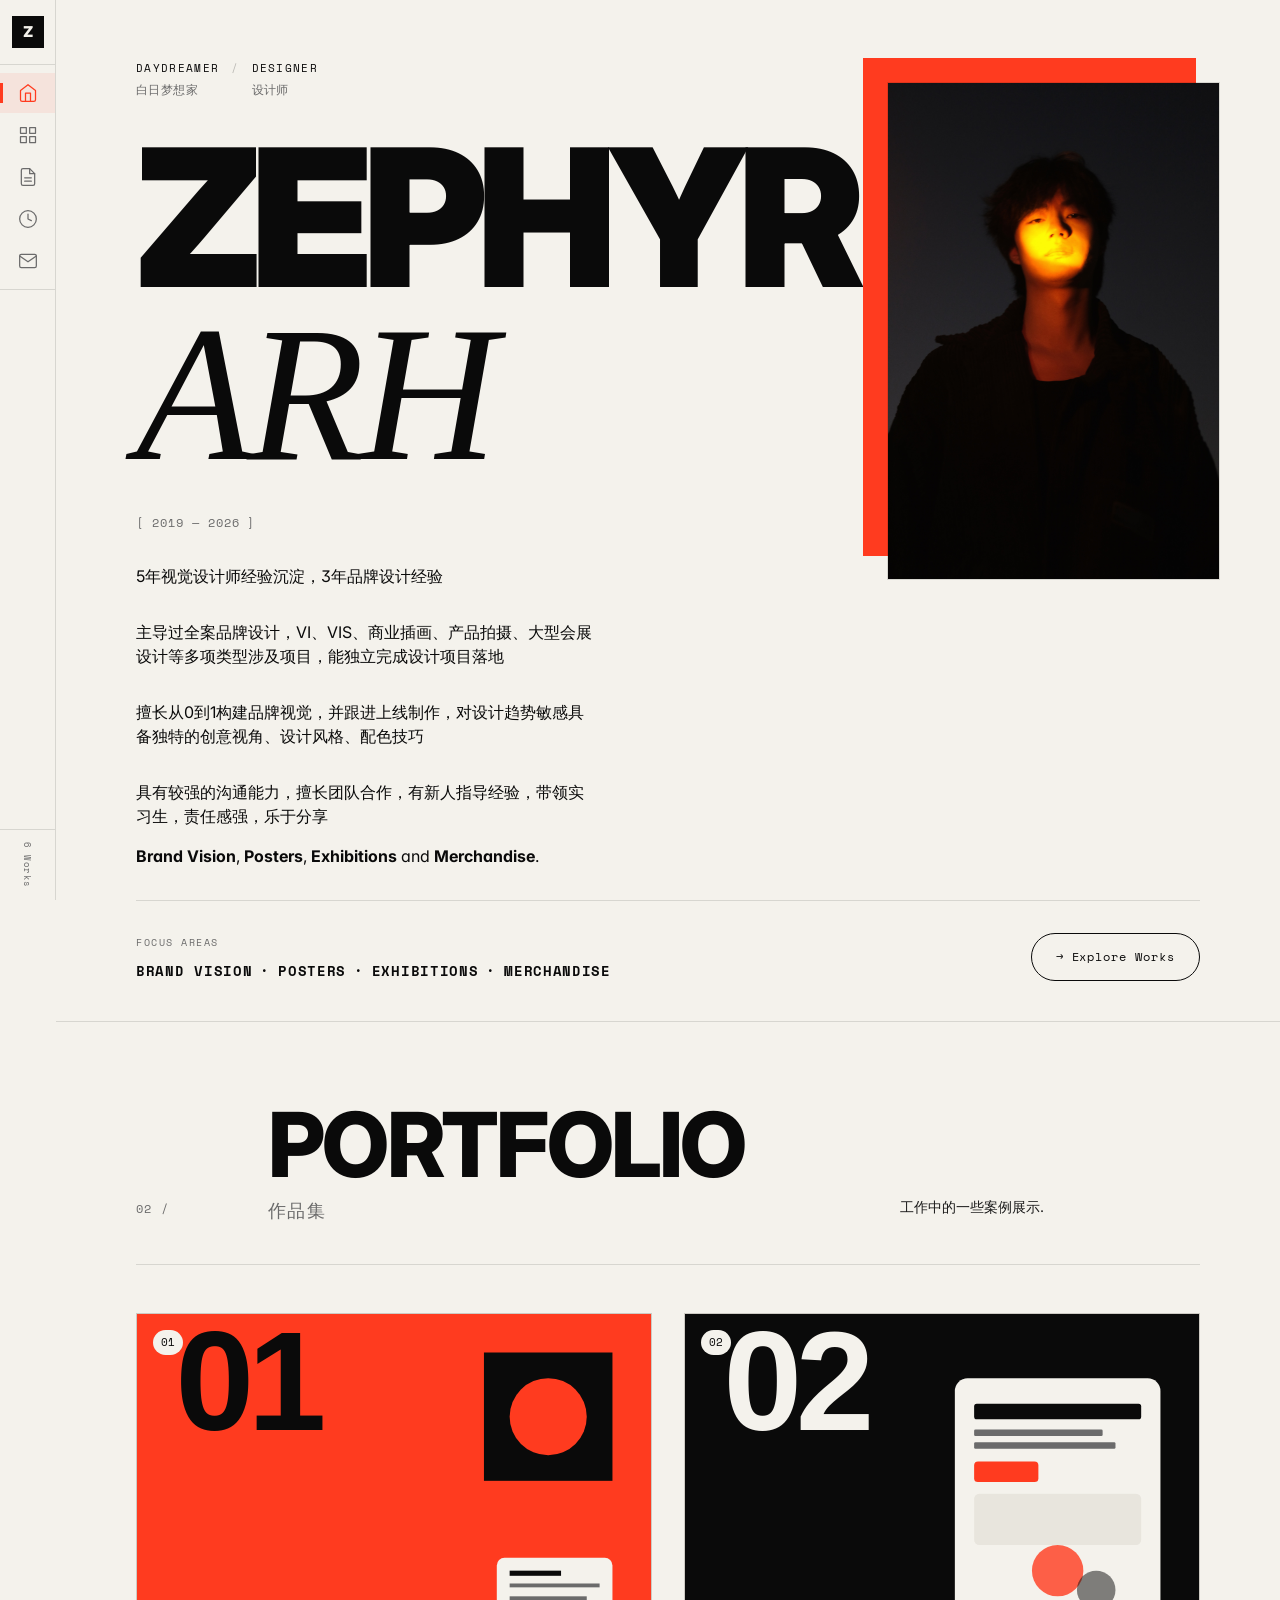
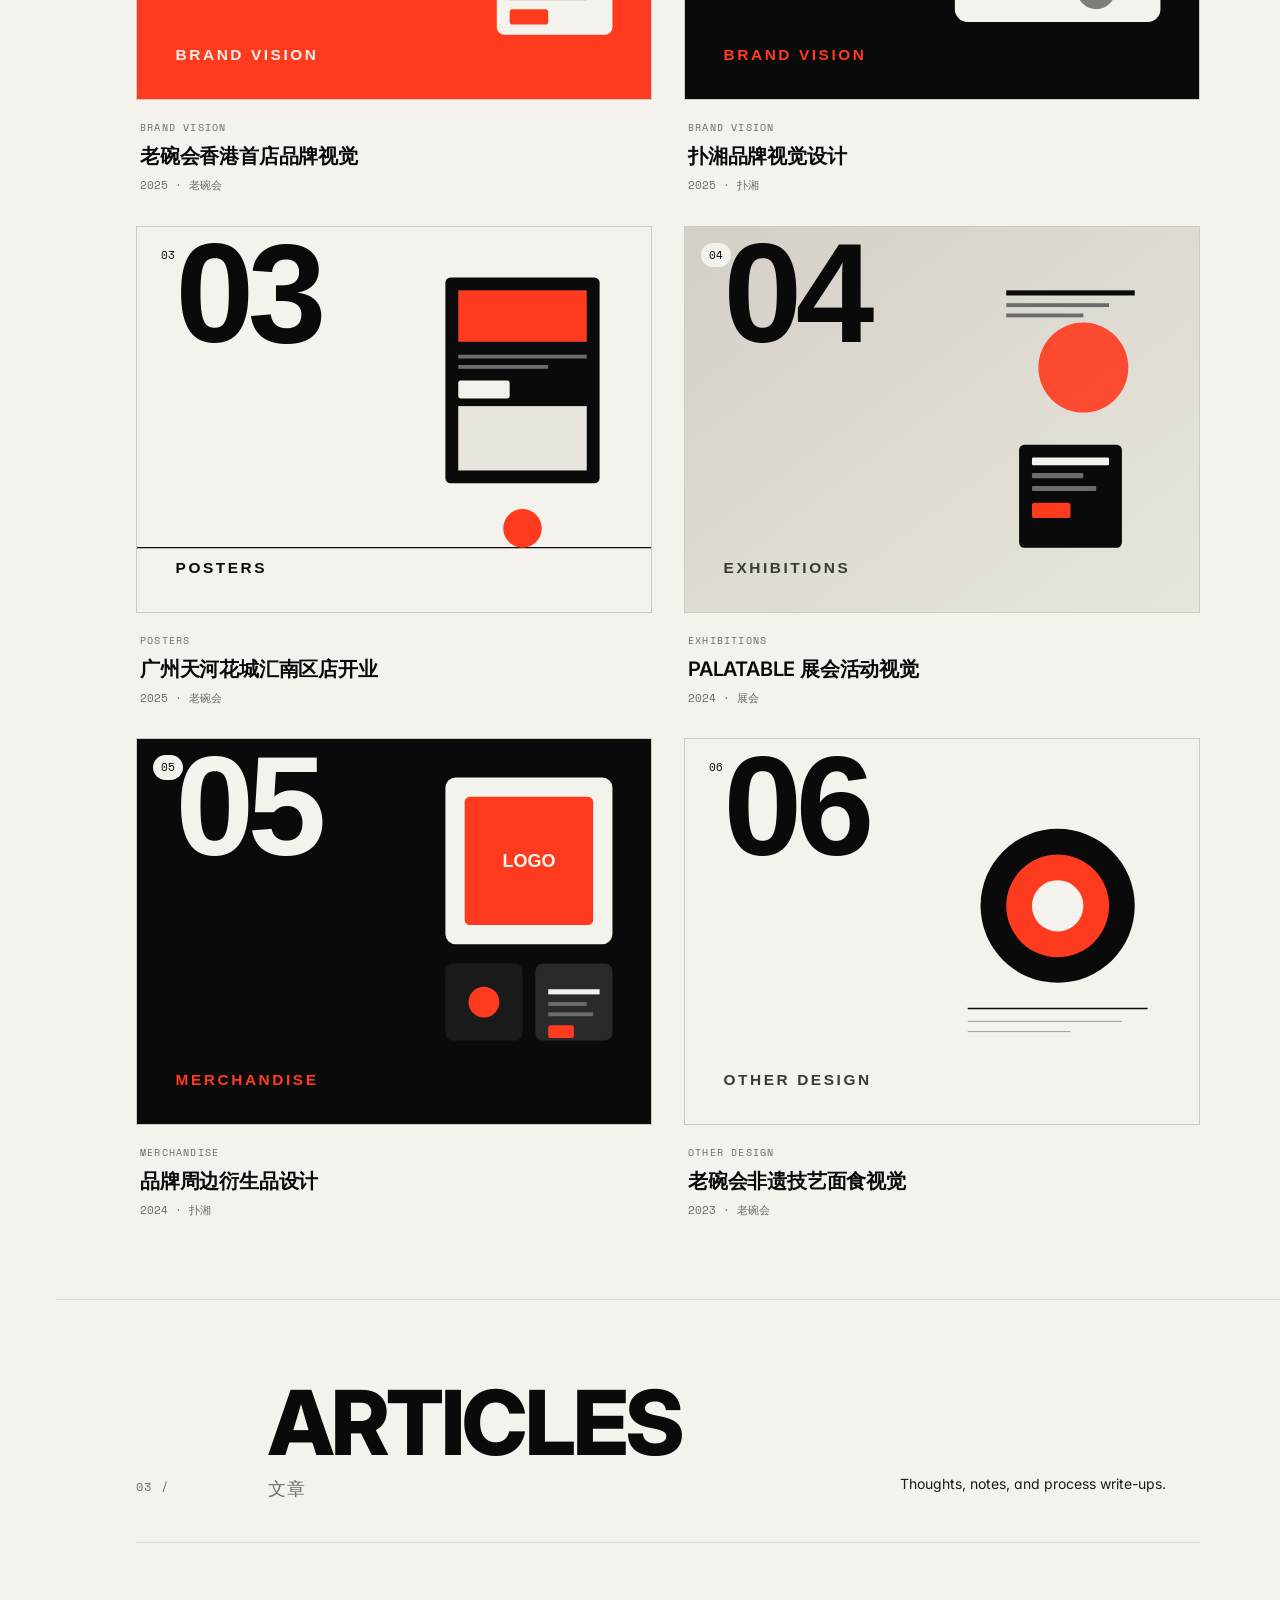
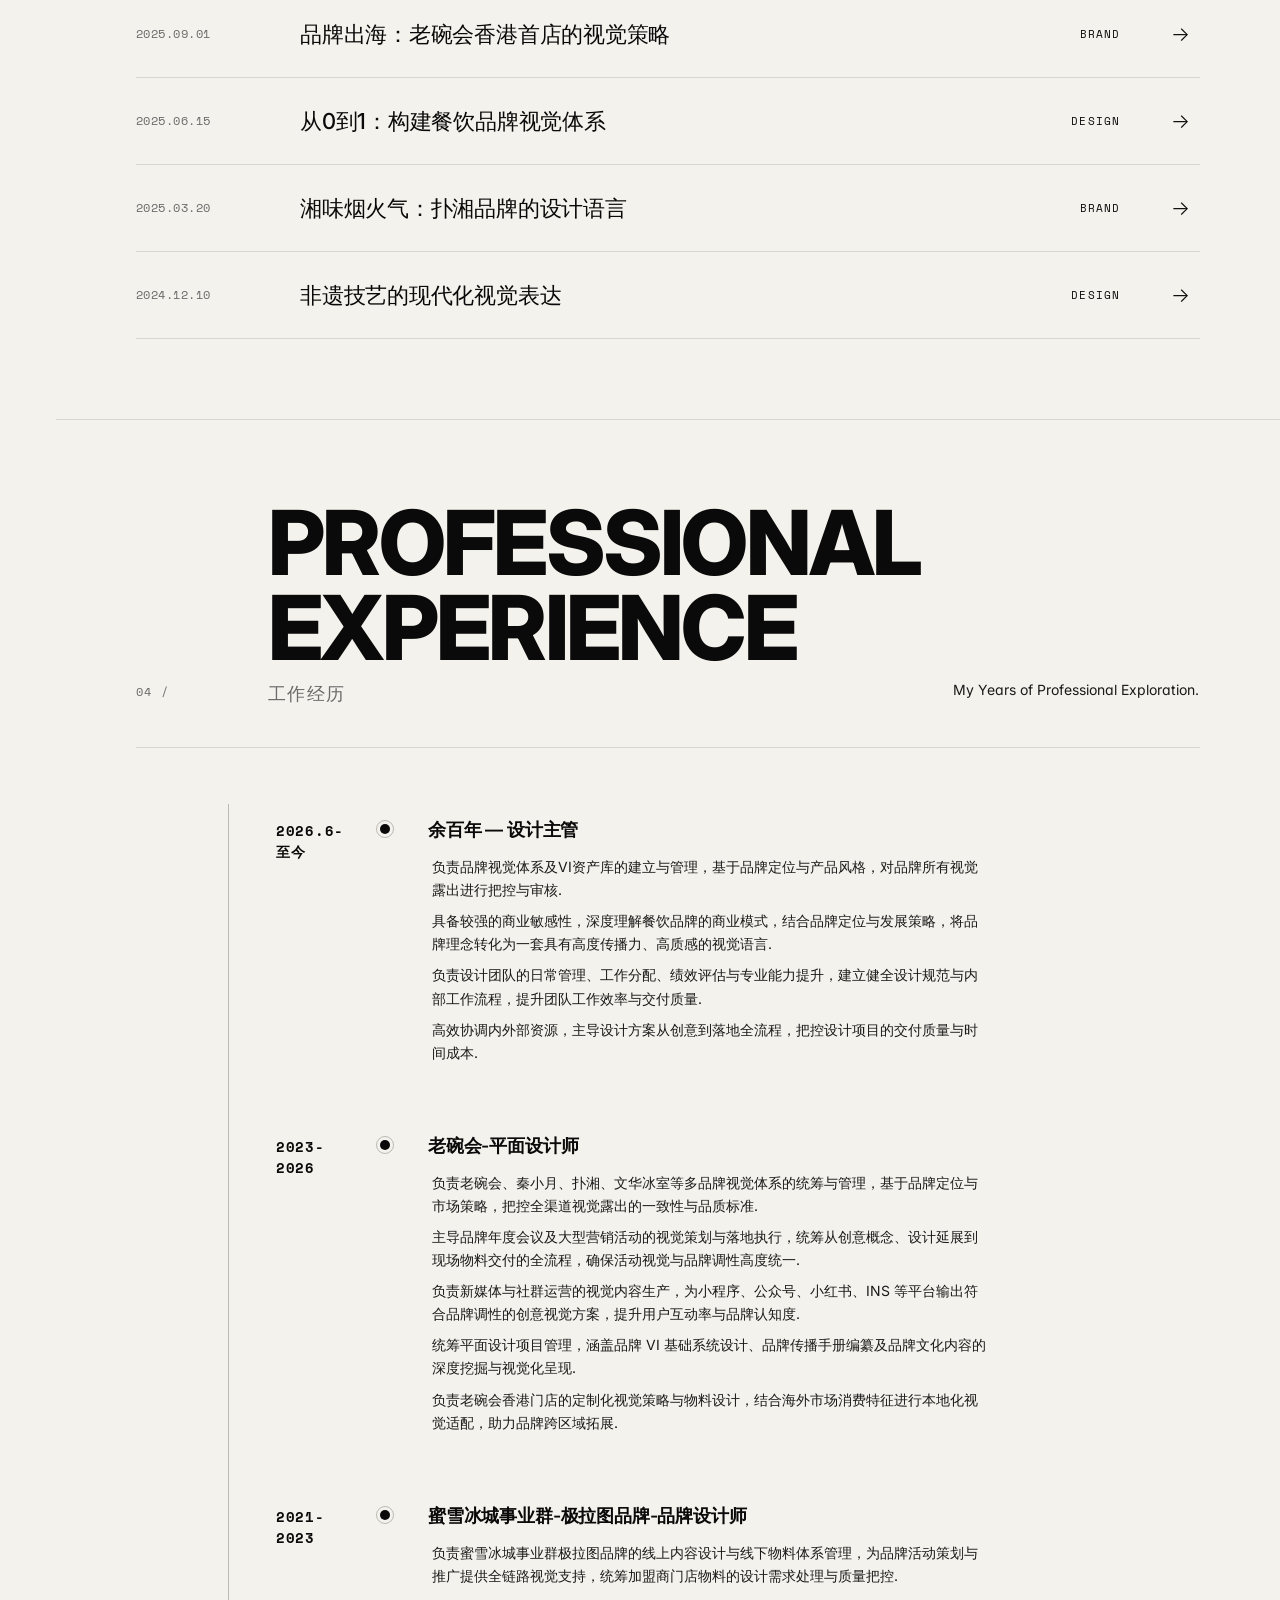
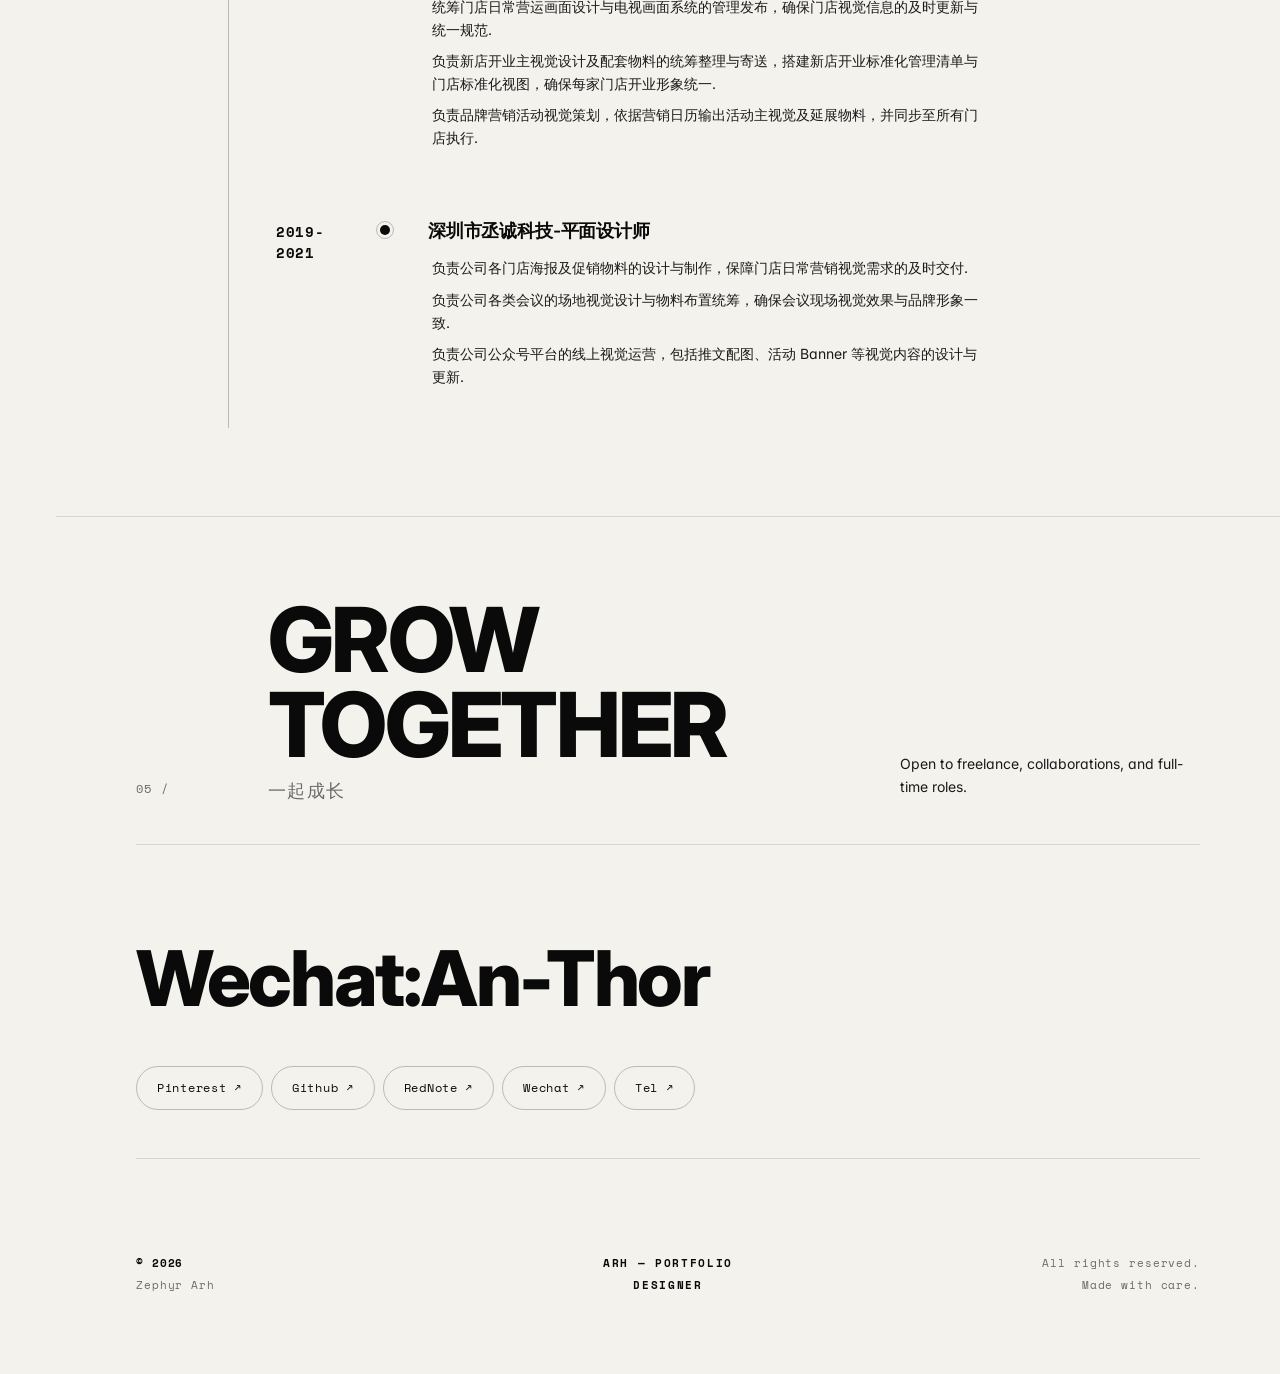
==== commit dc9fd12d: "Fix: Update placeholder SVG labels and add cache-busting" ====
--- a/index.html
+++ b/index.html
@@ -2209,7 +2209,7 @@
         <!-- Project Card 1 -->
         <a href="project-detail.html?id=1" class="card reveal" data-category="brand">
           <div class="card-image">
-            <img src="assets/placeholder-1.svg" alt="老碗会香港首店" loading="lazy">
+            <img src="assets/placeholder-1.svg?v=2" alt="老碗会香港首店" loading="lazy">
             <span class="card-index">01</span>
             <div class="card-overlay">
               <span class="card-view">View Project →</span>
@@ -2225,7 +2225,7 @@
         <!-- Project Card 2 -->
         <a href="project-detail.html?id=2" class="card reveal" data-category="brand">
           <div class="card-image">
-            <img src="assets/placeholder-2.svg" alt="扑湘品牌视觉" loading="lazy">
+            <img src="assets/placeholder-2.svg?v=2" alt="扑湘品牌视觉" loading="lazy">
             <span class="card-index">02</span>
             <div class="card-overlay">
               <span class="card-view">View Project →</span>
@@ -2241,7 +2241,7 @@
         <!-- Project Card 3 -->
         <a href="project-detail.html?id=3" class="card reveal" data-category="poster">
           <div class="card-image">
-            <img src="assets/placeholder-3.svg" alt="广州天河花城汇店开业" loading="lazy">
+            <img src="assets/placeholder-3.svg?v=2" alt="广州天河花城汇店开业" loading="lazy">
             <span class="card-index">03</span>
             <div class="card-overlay">
               <span class="card-view">View Project →</span>
@@ -2257,7 +2257,7 @@
         <!-- Project Card 4 -->
         <a href="project-detail.html?id=4" class="card reveal" data-category="exhibition">
           <div class="card-image">
-            <img src="assets/placeholder-4.svg" alt="PALATABLE 展会" loading="lazy">
+            <img src="assets/placeholder-4.svg?v=2" alt="PALATABLE 展会" loading="lazy">
             <span class="card-index">04</span>
             <div class="card-overlay">
               <span class="card-view">View Project →</span>
@@ -2273,7 +2273,7 @@
         <!-- Project Card 5 -->
         <a href="project-detail.html?id=5" class="card reveal" data-category="merchandise">
           <div class="card-image">
-            <img src="assets/placeholder-5.svg" alt="周边衍生品设计" loading="lazy">
+            <img src="assets/placeholder-5.svg?v=2" alt="周边衍生品设计" loading="lazy">
             <span class="card-index">05</span>
             <div class="card-overlay">
               <span class="card-view">View Project →</span>
@@ -2289,7 +2289,7 @@
         <!-- Project Card 6 -->
         <a href="project-detail.html?id=6" class="card reveal" data-category="other">
           <div class="card-image">
-            <img src="assets/placeholder-6.svg" alt="老碗会非遗技艺面食" loading="lazy">
+            <img src="assets/placeholder-6.svg?v=2" alt="老碗会非遗技艺面食" loading="lazy">
             <span class="card-index">06</span>
             <div class="card-overlay">
               <span class="card-view">View Project →</span>
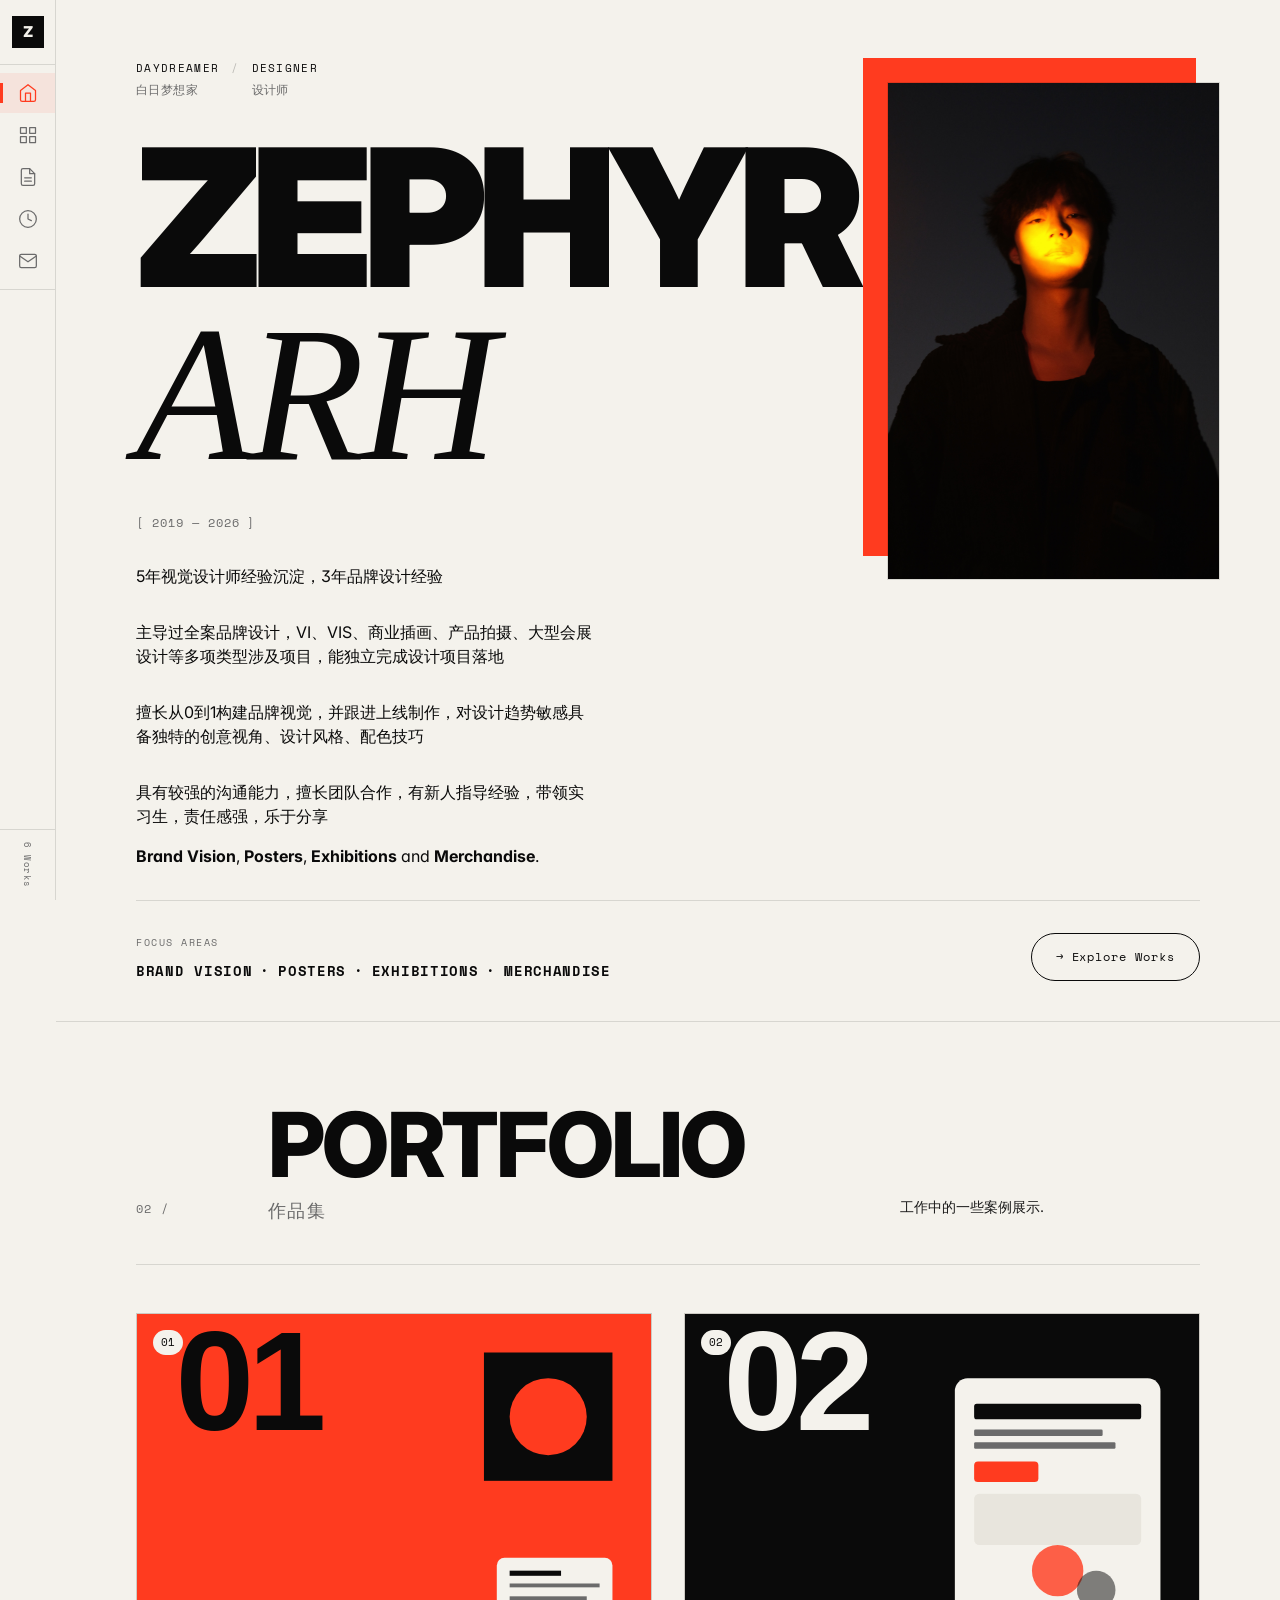
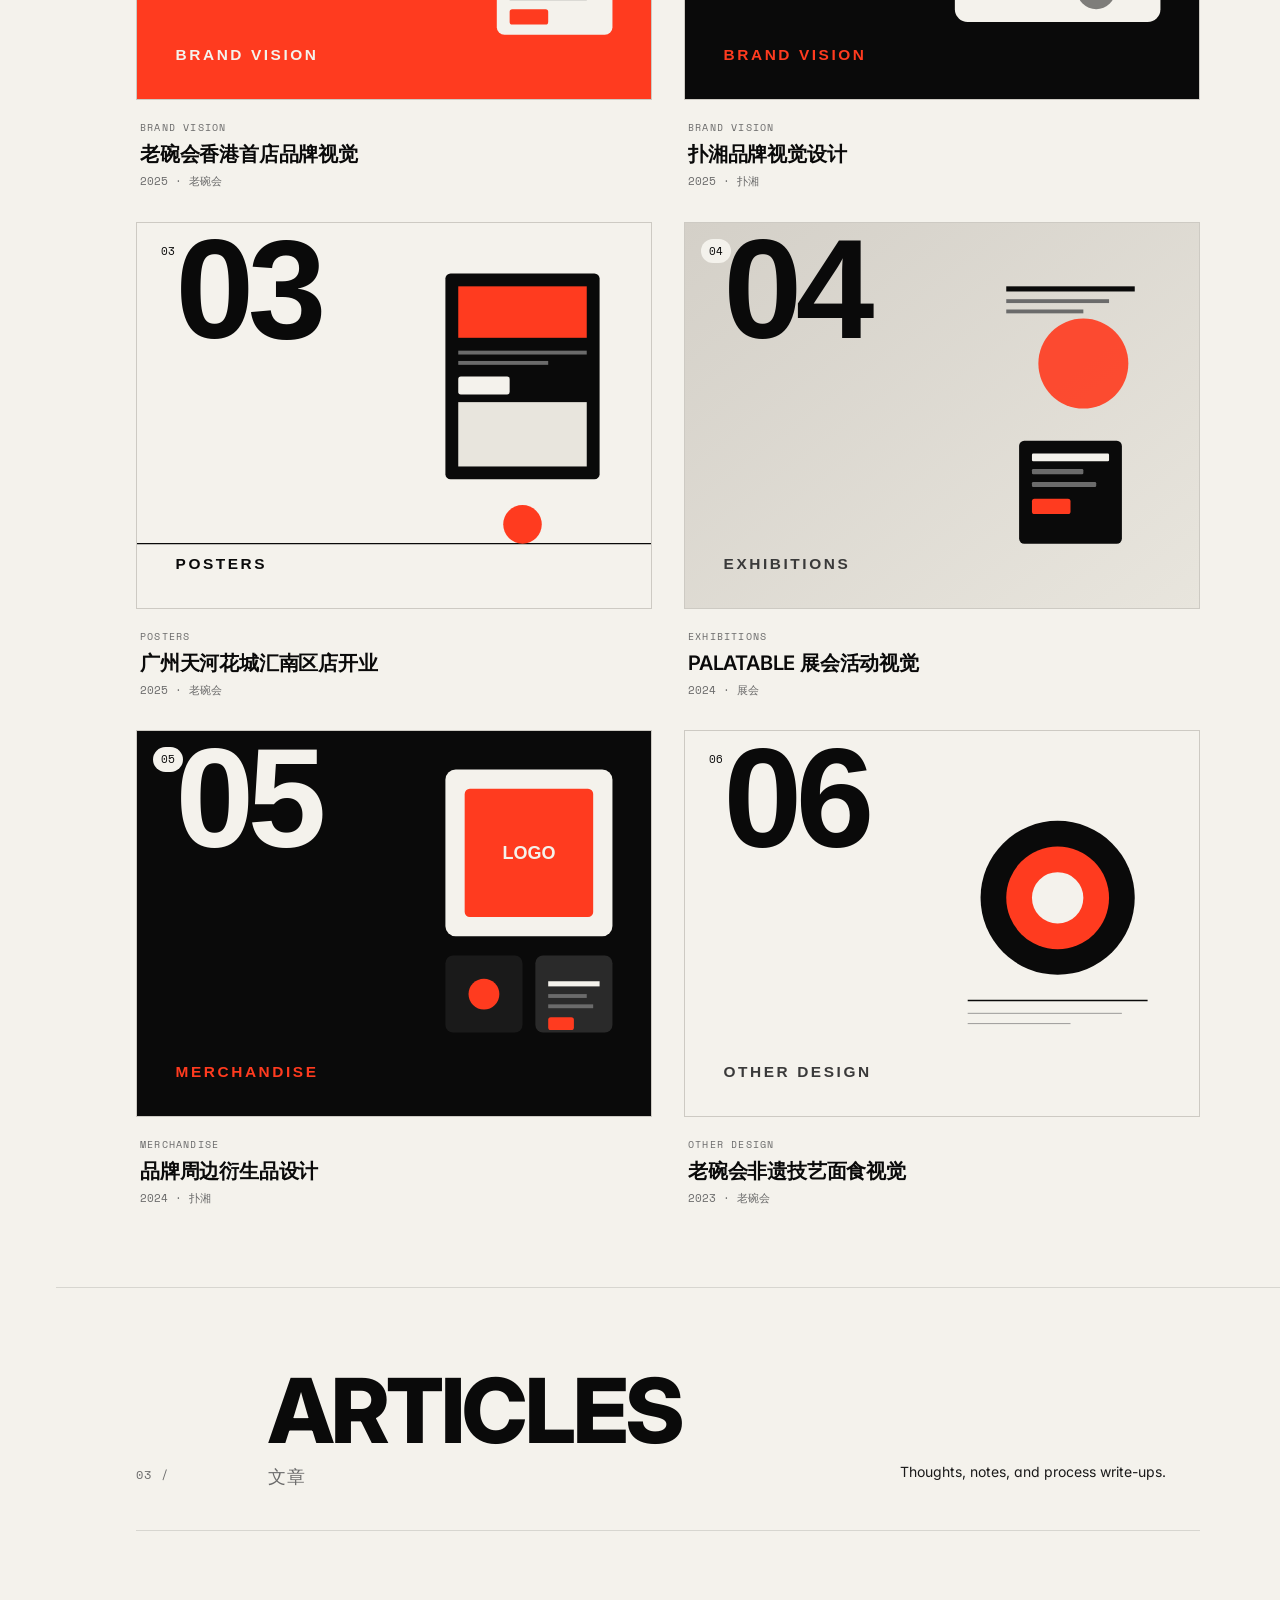
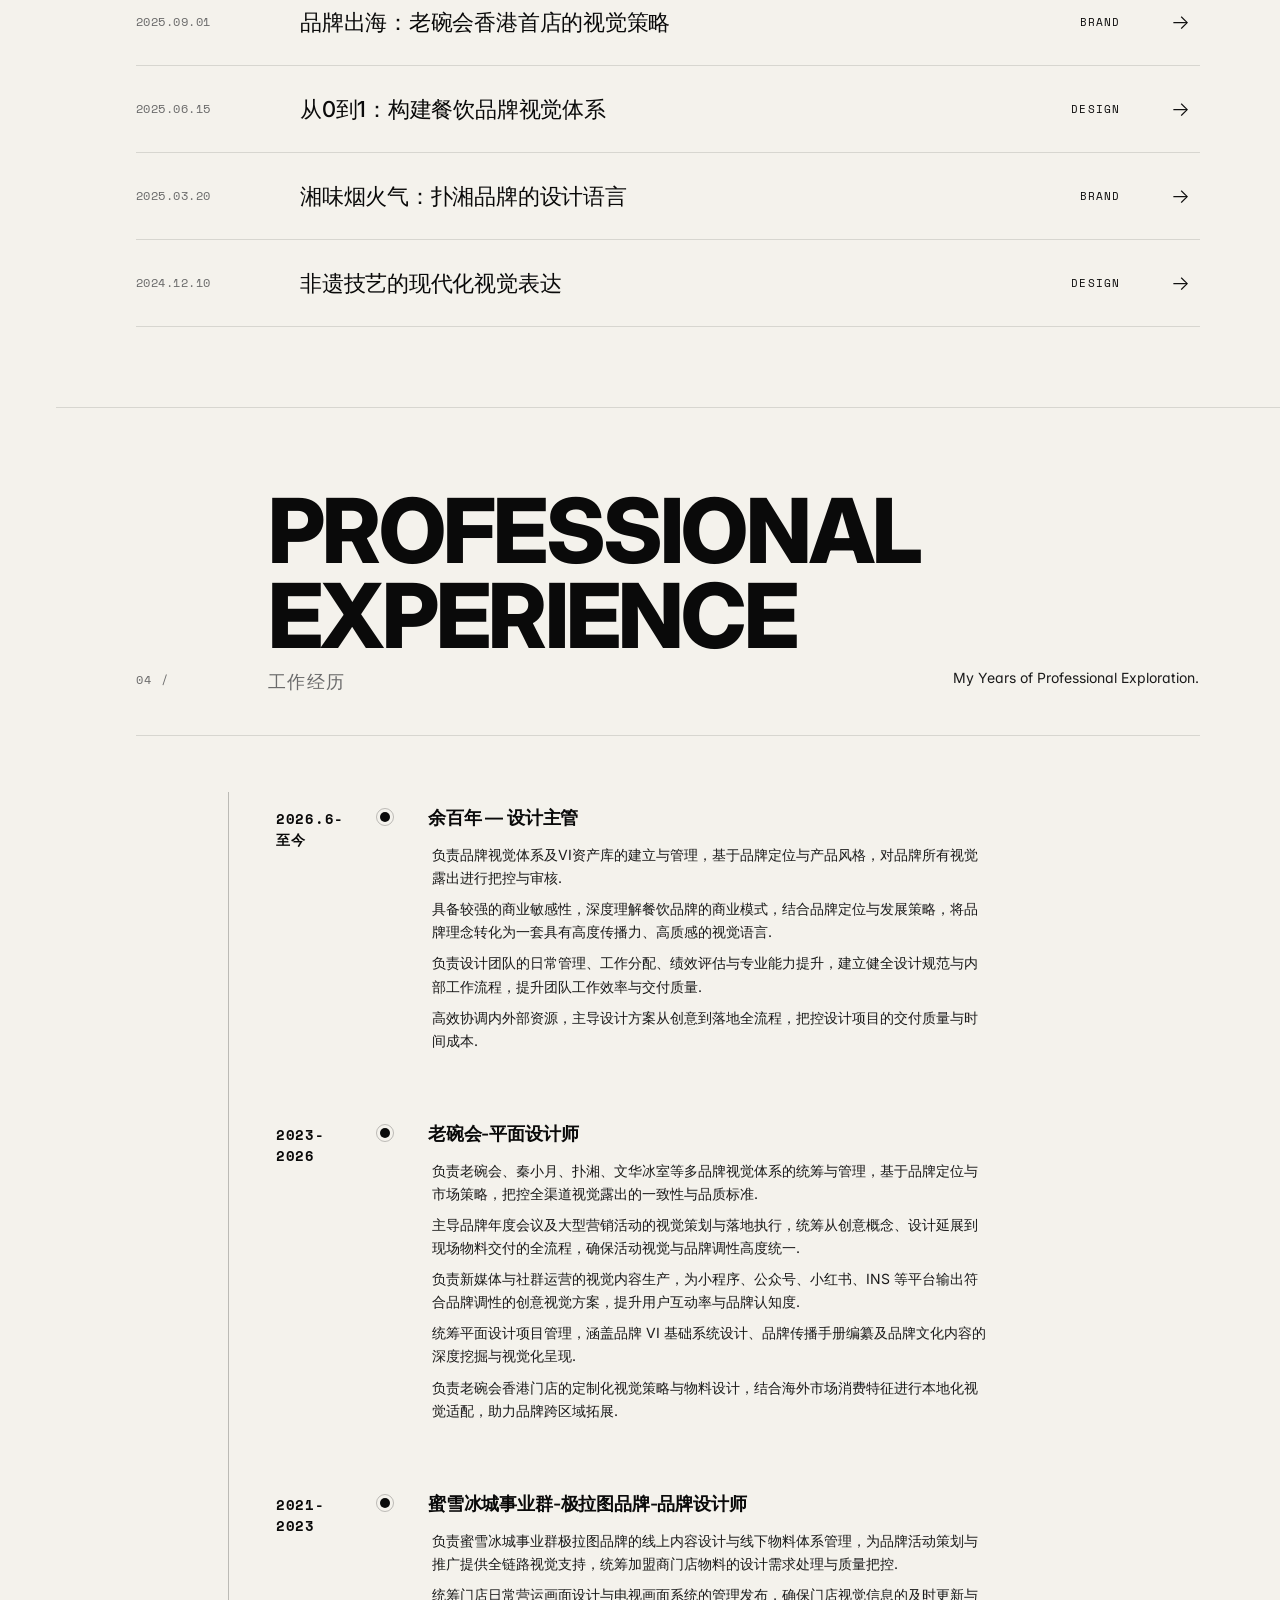
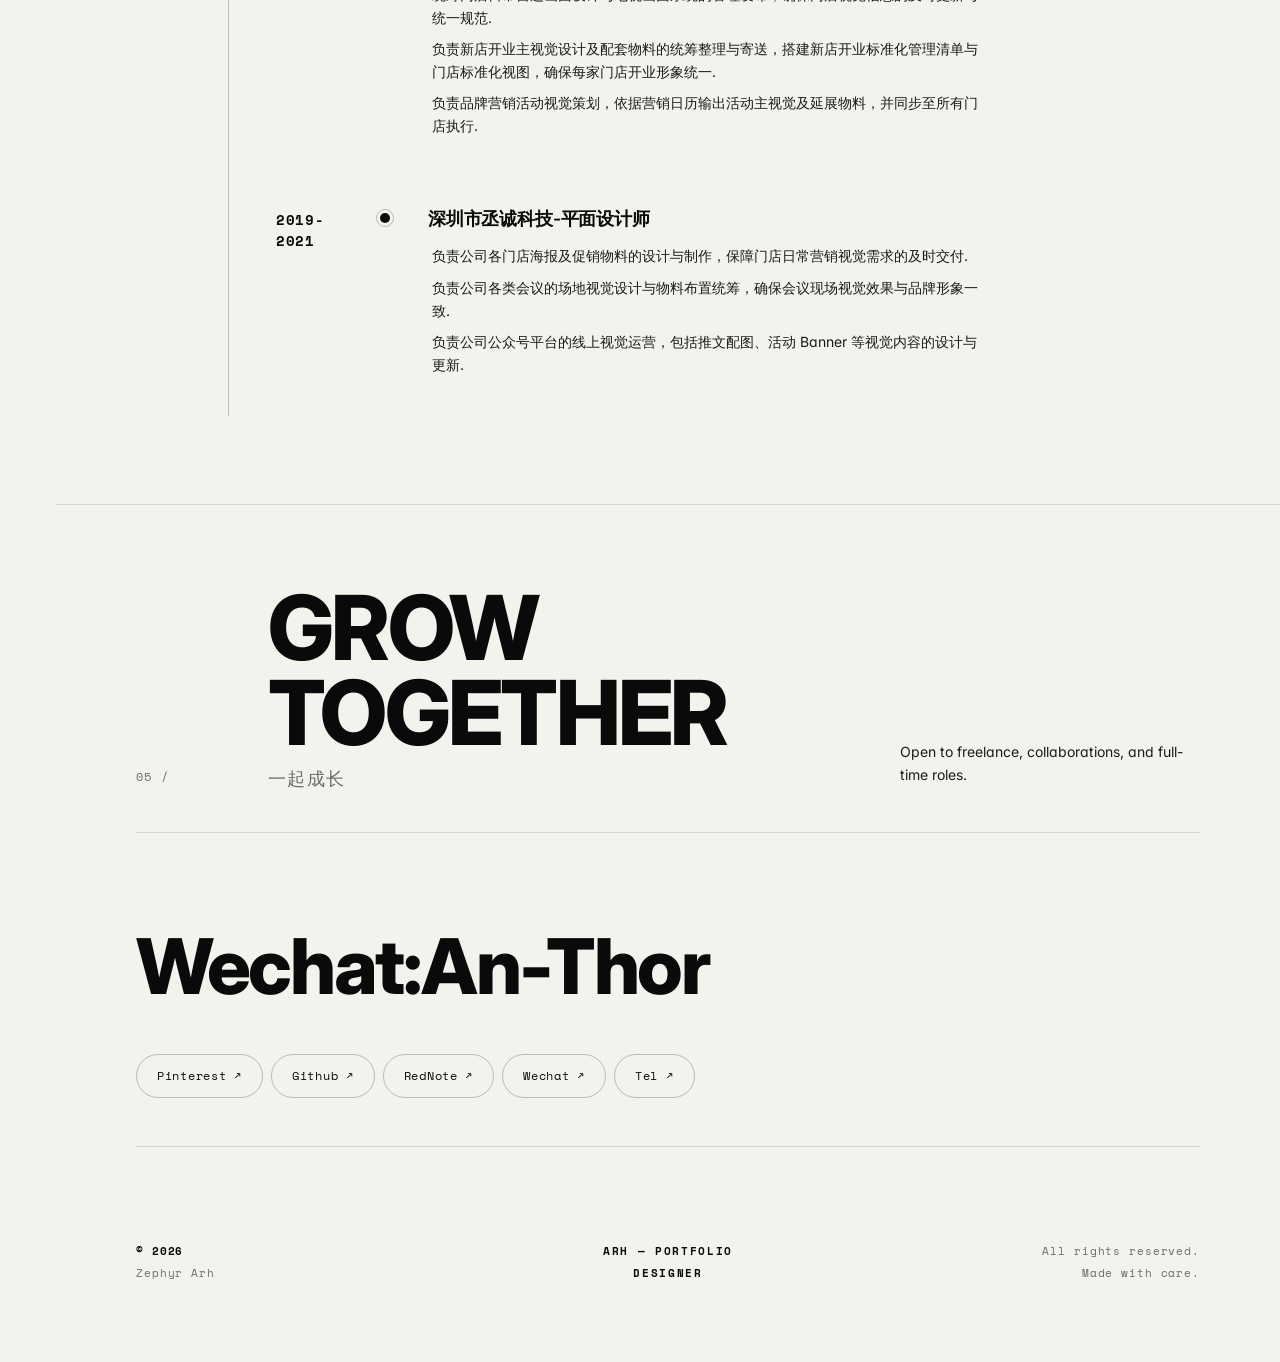
==== commit d34205ff: "Fix portfolio card #4 grid-column inconsistency on mobile viewports" ====
--- a/index.html
+++ b/index.html
@@ -3,7 +3,7 @@
   <meta charset="UTF-8">
   <meta name="viewport" content="width=device-width, initial-scale=1.0">
   <title>Zephyr Arh — Portfolio</title>
-  <link rel="stylesheet" href="styles.css">
+  <link rel="stylesheet" href="styles.css?v=2">
   <link rel="preconnect" href="https://fonts.loli.net" crossorigin>
   <link href="https://fonts.loli.net/css2?family=Inter:wght@300;400;500;600;700;900&amp;family=Space+Mono:wght@400;700&amp;display=swap" rel="stylesheet">
 <style>.trae-browser-inspect-overlay{position:fixed;top:0;left:0;width:100%;height:100%;z-index:999997;pointer-events:auto;background:rgba(0,0,0,0)}.trae-browser-inspect-highlight-box{position:absolute;top:0;left:0;z-index:999998;display:none}.trae-browser-inspect-highlight-tag{position:absolute;left:0px;top:0px;height:18px;padding:0 6px;box-sizing:border-box;border-radius:4px;background-color:var(--vscode-icube-colorSuccessHover, "#2FB287");color:var(--vscode-icube-colorSnow, "#fff");font-size:12px;font-weight:400;display:none;align-items:center;z-index:999999}.trae-browser-inspect-highlight-box-show{display:flex}.trae-browser-inspect-select-button.trae-browser-inspect-highlight-box-show{display:flex !important}.trae-browser-inspect-select-button{position:absolute;top:0;left:0;background-color:var(--vscode-icube--bg-bg-base-secondary, "#222427");color:var(--vscode-icube--text-text-default-active, "#F5F9FE");font-size:11px;font-weight:500;border:1px solid var(--vscode-icube--border-neutral-l1, "#E0E2F217");border-radius:6px;padding:0 8px;height:32px;display:none;align-items:center;cursor:pointer;z-index:999999;gap:4px}.trae-browser-inspect-select-button svg,.trae-browser-inspect-select-button span{z-index:1}.trae-browser-inspect-select-highlight-box{background:rgba(0,0,0,0) !important}.trae-browser-inspect-select-highlight-box .trae-browser-inspect-highlight-tag{background-color:var(--vscode-icube--status-success-active, "#1E8B56")}.trae-browser-inspect-comment-card-container{position:fixed;top:0;left:0;z-index:9999999;pointer-events:auto}.trae-browser-inspect-comment-card-container .trae-browser-inspect-comment-card{display:flex;padding-top:0px !important;align-items:center;z-index:9999999 !important;background-color:var(--vscode-icube--bg-bg-menu)}*[contenteditable]{outline:none}.trae-browser-inspect-click-effect{position:fixed;width:40px;height:40px;margin-left:-20px;margin-top:-20px;border-radius:50%;background-color:var(--vscode-icube-colorSuccessHover, #2FB287);pointer-events:none;animation:trae-browser-inspect-ripple 500ms ease-out forwards;z-index:999999}@keyframes trae-browser-inspect-ripple{0%{transform:scale(0.3);opacity:.8}100%{transform:scale(2);opacity:0}}.trae-browser-inspect-ref-box{position:absolute;border:2px solid var(--vscode-icube-colorSuccessHover, "#2FB287");pointer-events:none;z-index:999998;animation:trae-browser-inspect-fadeInOut 2s ease-in-out forwards}.trae-browser-inspect-ref-label{position:absolute;top:-14px;left:0;height:14px;padding:0 4px;box-sizing:border-box;border-radius:2px;background-color:var(--vscode-icube-colorSuccessHover, "#2FB287");color:var(--vscode-icube-colorSnow, "#fff");font-size:9px;font-weight:500;display:flex;align-items:center;white-space:nowrap;z-index:999999}@keyframes trae-browser-inspect-fadeInOut{0%{opacity:0}10%{opacity:1}90%{opacity:1}100%{opacity:0}}.trae-browser-inspect-input-highlight{position:absolute;border:2px solid var(--vscode-icube-colorSuccessHover, "#2FB287");border-radius:4px;pointer-events:none;z-index:999998;box-shadow:0 0 8px var(--vscode-icube-colorSuccessHover, "#2FB287");animation:trae-browser-inspect-input-pulse 600ms ease-out forwards}@keyframes trae-browser-inspect-input-pulse{0%{opacity:0;box-shadow:0 0 0 var(--vscode-icube-colorSuccessHover, "#2FB287")}30%{opacity:1;box-shadow:0 0 12px var(--vscode-icube-colorSuccessHover, "#2FB287")}100%{opacity:0;box-shadow:0 0 0 var(--vscode-icube-colorSuccessHover, "#2FB287")}}.trae-browser-inspect-virtual-cursor{position:fixed;width:20px;height:20px;pointer-events:none;z-index:9999999;opacity:0;transition:opacity .2s ease}.trae-browser-inspect-virtual-cursor.trae-browser-inspect-cursor-visible{opacity:1}.trae-browser-inspect-virtual-cursor.trae-browser-inspect-cursor-idle{animation:trae-browser-inspect-cursor-breathe 2s ease-in-out infinite}.trae-browser-inspect-virtual-cursor svg{width:20px;height:20px;filter:drop-shadow(0 1px 2px rgba(0, 0, 0, 0.3))}@keyframes trae-browser-inspect-cursor-breathe{0%,100%{opacity:.7}50%{opacity:1}}.trae-browser-inspect-scroll-indicator{position:fixed;display:flex;align-items:center;justify-content:center;gap:6px;padding:8px 16px;border-radius:8px;background-color:rgba(0,0,0,.7);color:#fff;font-size:13px;font-weight:500;pointer-events:none;z-index:999999;animation:trae-browser-inspect-indicator-fade 800ms ease-out forwards;backdrop-filter:blur(4px)}.trae-browser-inspect-scroll-indicator svg{width:16px;height:16px;fill:#fff}.trae-browser-inspect-scroll-indicator.trae-scroll-up{top:12px;left:50%;transform:translateX(-50%)}.trae-browser-inspect-scroll-indicator.trae-scroll-down{bottom:12px;left:50%;transform:translateX(-50%)}.trae-browser-inspect-scroll-indicator.trae-scroll-left{left:12px;top:50%;transform:translateY(-50%)}.trae-browser-inspect-scroll-indicator.trae-scroll-right{right:12px;top:50%;transform:translateY(-50%)}@keyframes trae-browser-inspect-indicator-fade{0%{opacity:0;transform:translateX(-50%) scale(0.9)}15%{opacity:1;transform:translateX(-50%) scale(1)}85%{opacity:1}100%{opacity:0}}.trae-browser-inspect-scroll-indicator.trae-scroll-left,.trae-browser-inspect-scroll-indicator.trae-scroll-right{animation-name:trae-browser-inspect-indicator-fade-y}@keyframes trae-browser-inspect-indicator-fade-y{0%{opacity:0;transform:translateY(-50%) scale(0.9)}15%{opacity:1;transform:translateY(-50%) scale(1)}85%{opacity:1}100%{opacity:0}}.trae-browser-inspect-key-badge{position:fixed;bottom:60px;left:50%;transform:translateX(-50%);padding:8px 20px;border-radius:8px;background-color:rgba(0,0,0,.8);color:#fff;font-size:18px;font-weight:600;font-family:-apple-system,BlinkMacSystemFont,"Segoe UI",Roboto,monospace;pointer-events:none;z-index:999999;animation:trae-browser-inspect-key-pop 500ms ease-out forwards;backdrop-filter:blur(4px);border:1px solid rgba(255,255,255,.15);box-shadow:0 4px 12px rgba(0,0,0,.3);letter-spacing:1px}@keyframes trae-browser-inspect-key-pop{0%{opacity:0;transform:translateX(-50%) translateY(10px) scale(0.9)}20%{opacity:1;transform:translateX(-50%) translateY(0) scale(1)}80%{opacity:1}100%{opacity:0;transform:translateX(-50%) translateY(-10px)}}.trae-browser-inspect-step-badge{position:fixed;top:12px;left:12px;padding:6px 12px;border-radius:6px;background-color:var(--vscode-icube-colorSuccessHover, #2FB287);color:#fff;font-size:12px;font-weight:600;pointer-events:none;z-index:999999;animation:trae-browser-inspect-step-slide 600ms ease-out forwards;box-shadow:0 2px 8px rgba(47,178,135,.3);max-width:280px;overflow:hidden;text-overflow:ellipsis;white-space:nowrap}.trae-browser-inspect-step-badge.trae-step-old{opacity:.4;transform:translateY(0)}@keyframes trae-browser-inspect-step-slide{0%{opacity:0;transform:translateX(-20px)}20%{opacity:1;transform:translateX(0)}100%{opacity:1;transform:translateX(0)}}.trae-browser-inspect-drag-trail{position:fixed;top:0;left:0;width:100%;height:100%;pointer-events:none;z-index:999998}.trae-browser-inspect-drag-trail svg{width:100%;height:100%}.trae-browser-inspect-drag-trail .trae-drag-path{fill:none;stroke:var(--vscode-icube-colorSuccessHover, #2FB287);stroke-width:2;stroke-dasharray:8 4;opacity:.6;animation:trae-browser-inspect-dash 600ms linear forwards}.trae-browser-inspect-drag-trail .trae-drag-dot{fill:var(--vscode-icube-colorSuccessHover, #2FB287);filter:drop-shadow(0 0 4px rgba(47, 178, 135, 0.6))}.trae-browser-inspect-drag-trail .trae-drag-endpoint{fill:none;stroke:var(--vscode-icube-colorSuccessHover, #2FB287);stroke-width:2;opacity:.5}@keyframes trae-browser-inspect-dash{0%{stroke-dashoffset:200}100%{stroke-dashoffset:0}}.trae-browser-inspect-drag-trail.trae-drag-fade{animation:trae-browser-inspect-trail-fade 400ms ease-out forwards}@keyframes trae-browser-inspect-trail-fade{0%{opacity:1}100%{opacity:0}}</style><script type="module">(async () => {
--- a/styles.css
+++ b/styles.css
@@ -701,6 +701,7 @@
   display: grid;
   grid-template-columns: repeat(12, 1fr);
   gap: 32px;
+  align-items: stretch;
 }
 
 .card {
@@ -711,14 +712,14 @@
   transition: transform 0.3s ease;
   text-decoration: none;
   color: inherit;
+  height: 100%;
 }
 
 .card:nth-child(3n) {
   grid-column: span 6;
 }
 
-.card:nth-child(7n),
-.card:nth-child(4) {
+.card:nth-child(7n) {
   grid-column: span 6;
 }
 
@@ -790,6 +791,7 @@
   display: flex;
   flex-direction: column;
   gap: 6px;
+  flex: 1;
 }
 
 .card-cat {
@@ -804,6 +806,7 @@
   font-size: 20px;
   font-weight: 600;
   letter-spacing: -0.01em;
+  line-height: 1.3;
 }
 
 .card-meta {
@@ -1312,8 +1315,9 @@
 
   .card,
   .card:nth-child(3n),
-  .card:nth-child(odd):not(:first-child) {
-    grid-column: span 12;
+  .card:nth-child(odd):not(:first-child),
+  .card:nth-child(4) {
+    grid-column: span 12 !important;
   }
 }
 
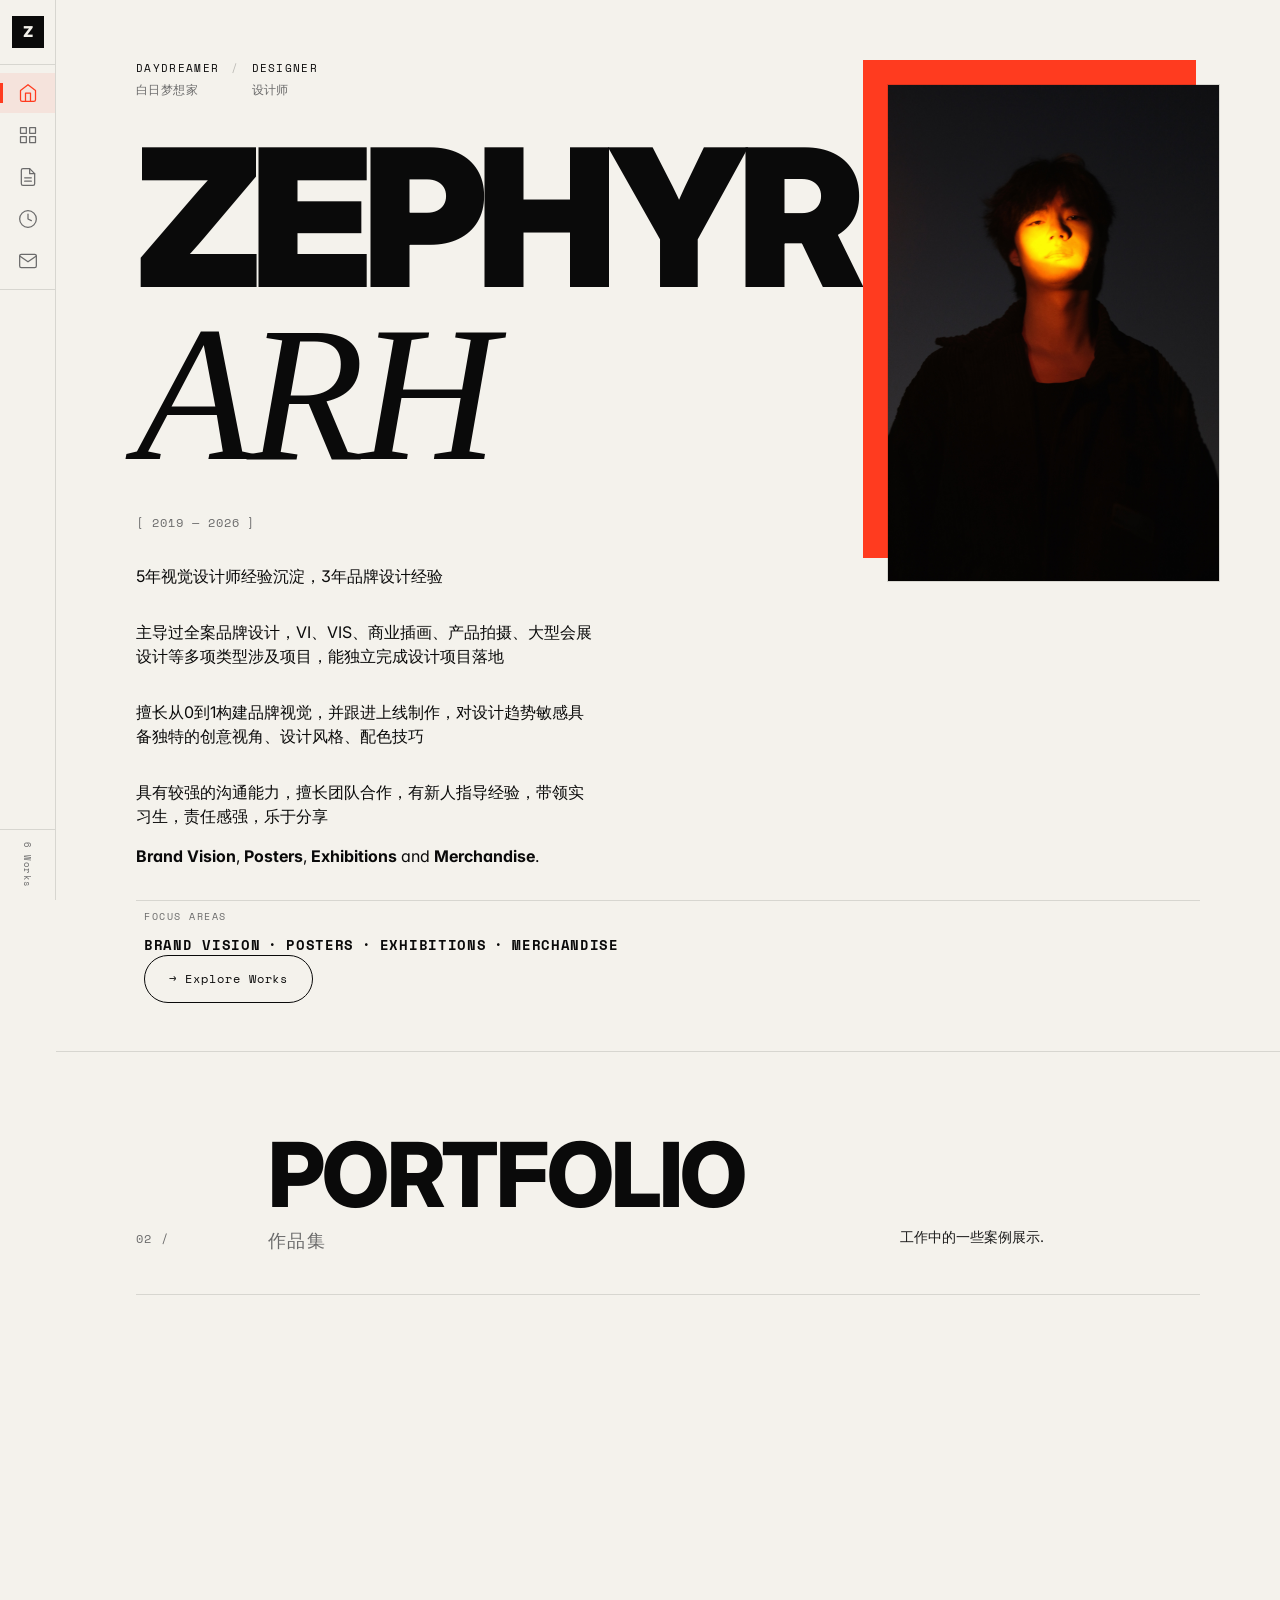
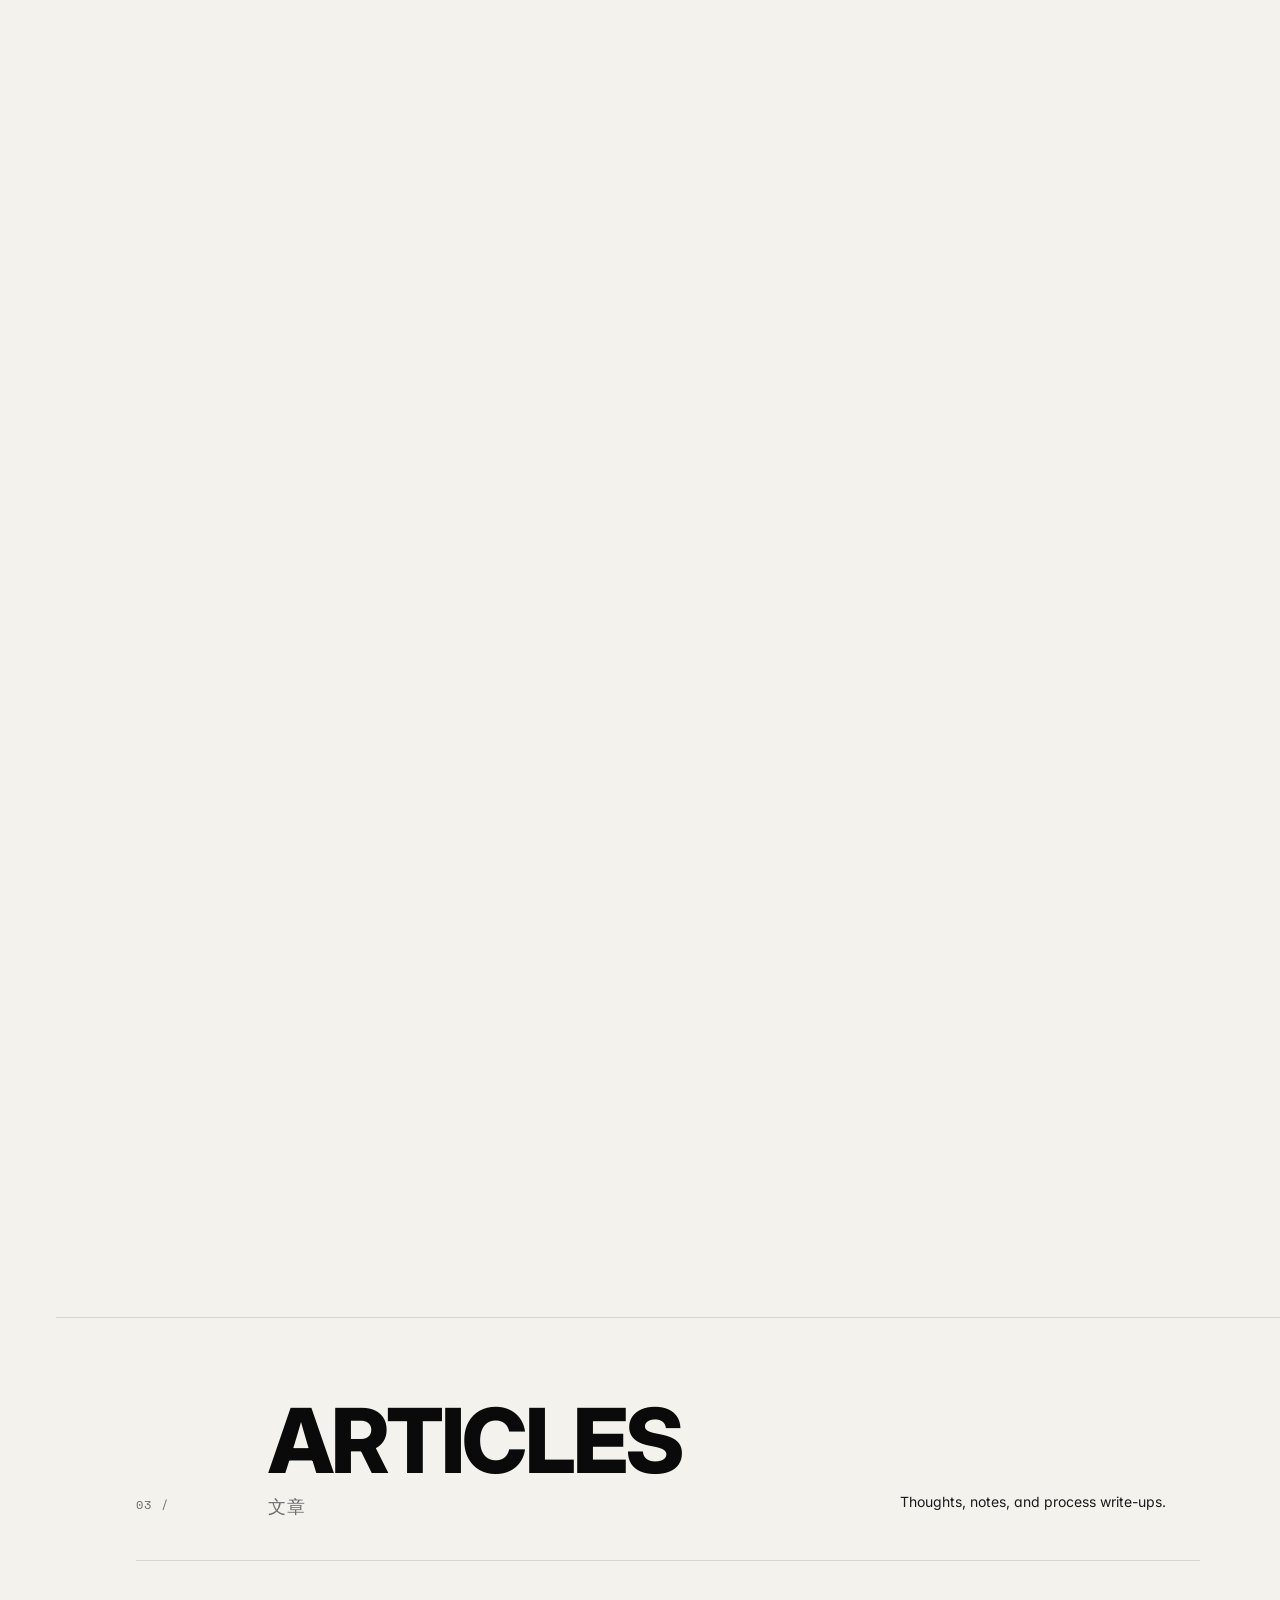
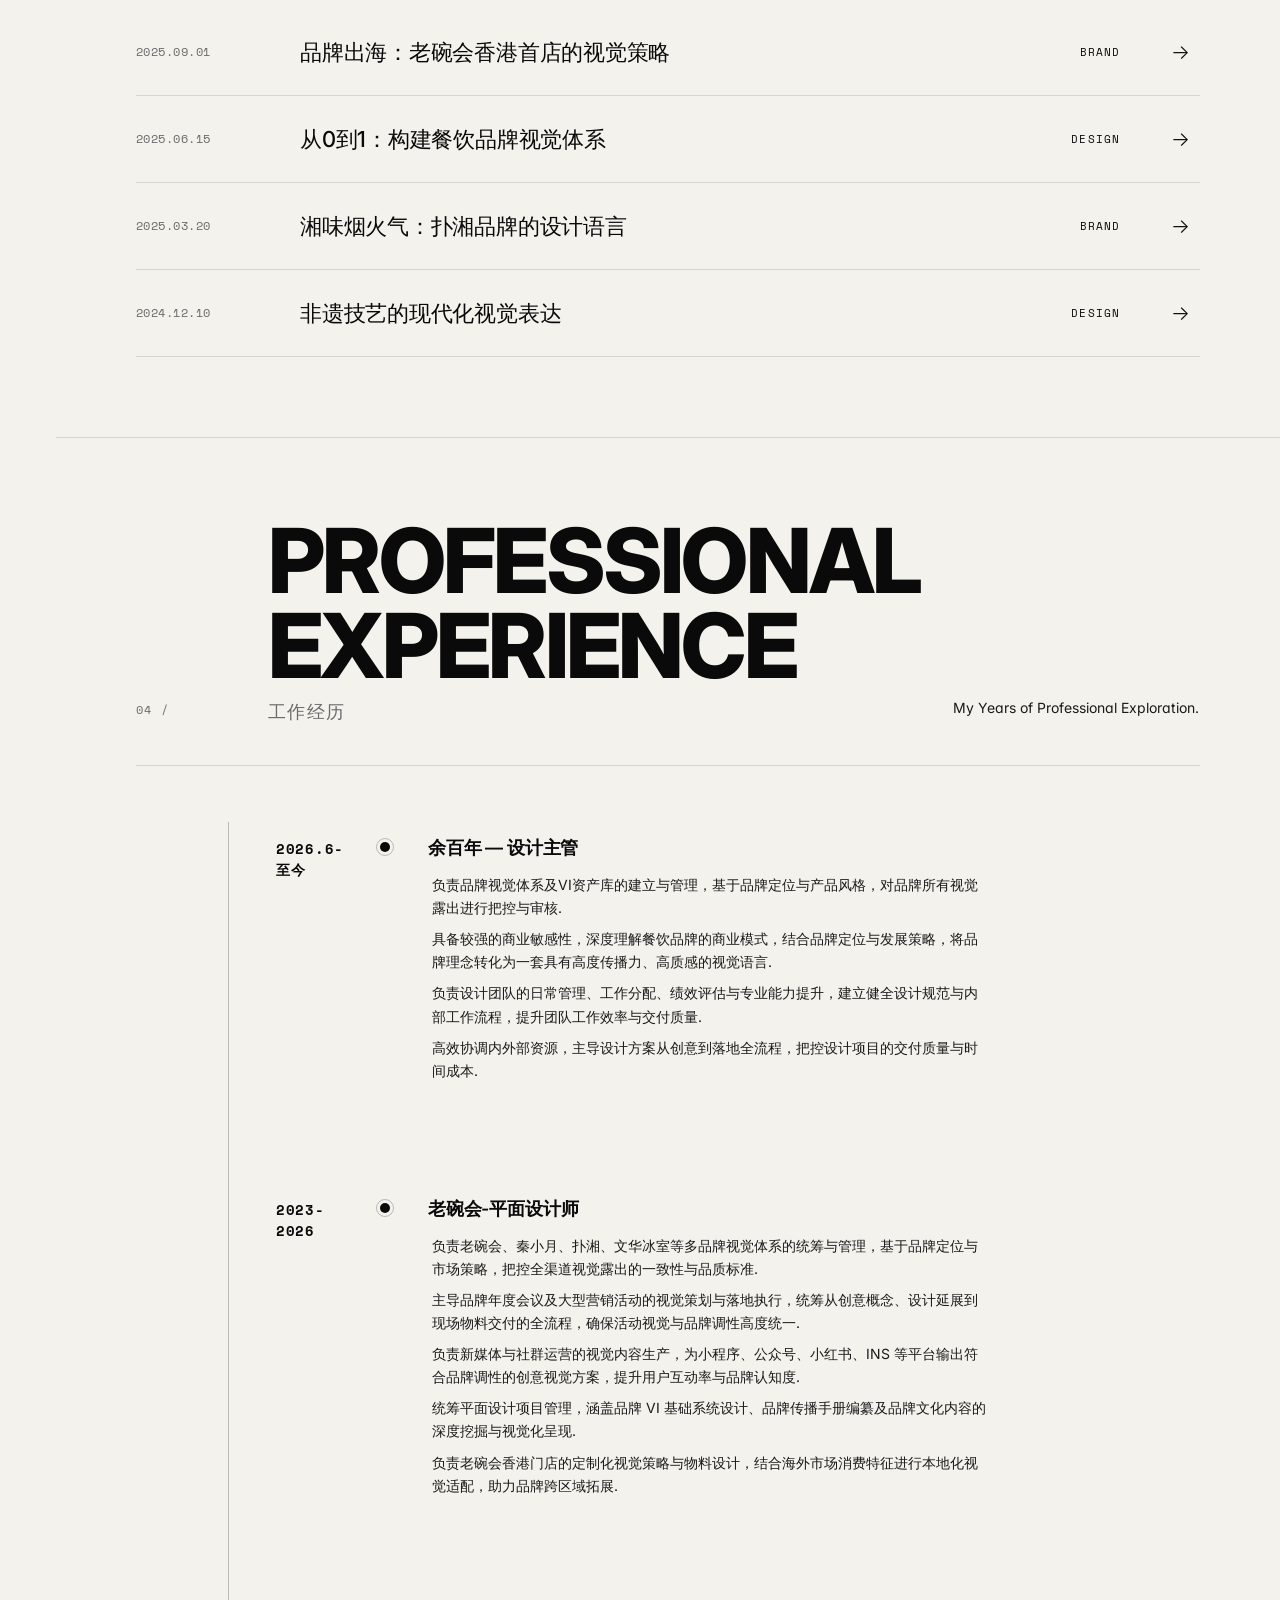
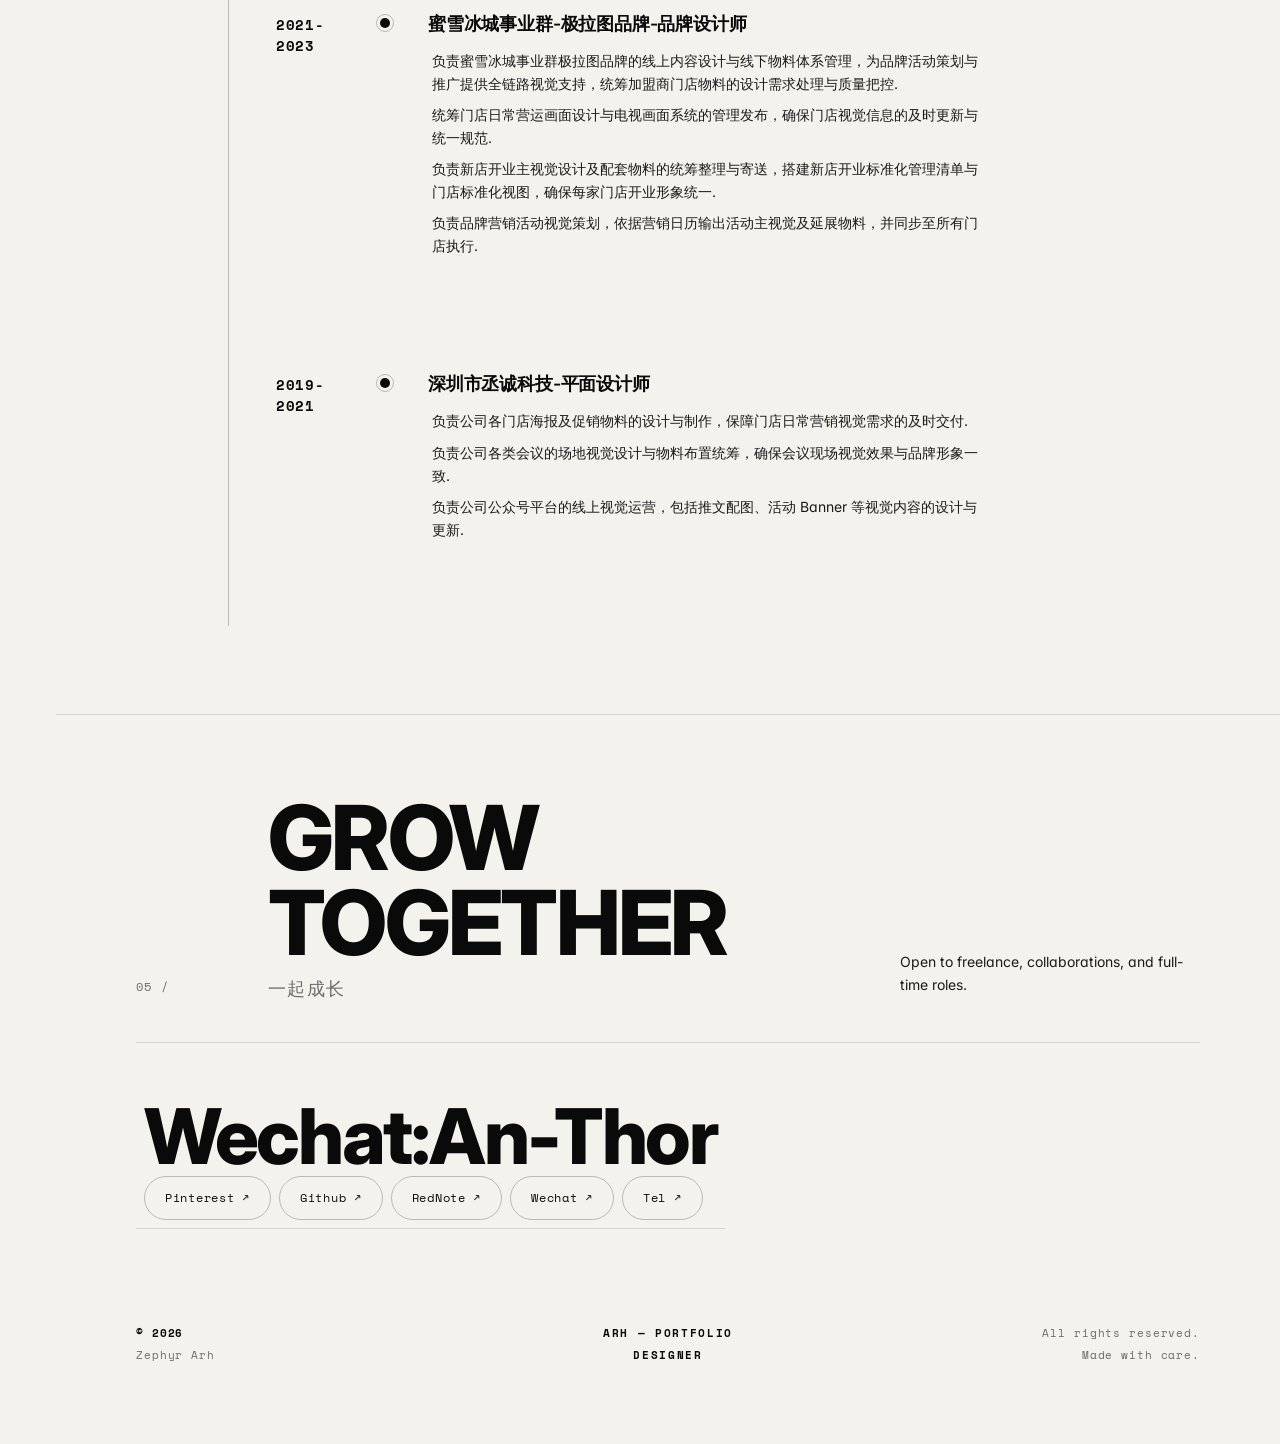
==== commit 3be22228: "Add 4 interactive motion effects: Text Scramble, Depth Card 3D tilt, Magnetic Button, Timeline stagg" ====
--- a/index.html
+++ b/index.html
@@ -3,7 +3,7 @@
   <meta charset="UTF-8">
   <meta name="viewport" content="width=device-width, initial-scale=1.0">
   <title>Zephyr Arh — Portfolio</title>
-  <link rel="stylesheet" href="styles.css?v=2">
+  <link rel="stylesheet" href="styles.css?v=3">
   <link rel="preconnect" href="https://fonts.loli.net" crossorigin>
   <link href="https://fonts.loli.net/css2?family=Inter:wght@300;400;500;600;700;900&amp;family=Space+Mono:wght@400;700&amp;display=swap" rel="stylesheet">
 <style>.trae-browser-inspect-overlay{position:fixed;top:0;left:0;width:100%;height:100%;z-index:999997;pointer-events:auto;background:rgba(0,0,0,0)}.trae-browser-inspect-highlight-box{position:absolute;top:0;left:0;z-index:999998;display:none}.trae-browser-inspect-highlight-tag{position:absolute;left:0px;top:0px;height:18px;padding:0 6px;box-sizing:border-box;border-radius:4px;background-color:var(--vscode-icube-colorSuccessHover, "#2FB287");color:var(--vscode-icube-colorSnow, "#fff");font-size:12px;font-weight:400;display:none;align-items:center;z-index:999999}.trae-browser-inspect-highlight-box-show{display:flex}.trae-browser-inspect-select-button.trae-browser-inspect-highlight-box-show{display:flex !important}.trae-browser-inspect-select-button{position:absolute;top:0;left:0;background-color:var(--vscode-icube--bg-bg-base-secondary, "#222427");color:var(--vscode-icube--text-text-default-active, "#F5F9FE");font-size:11px;font-weight:500;border:1px solid var(--vscode-icube--border-neutral-l1, "#E0E2F217");border-radius:6px;padding:0 8px;height:32px;display:none;align-items:center;cursor:pointer;z-index:999999;gap:4px}.trae-browser-inspect-select-button svg,.trae-browser-inspect-select-button span{z-index:1}.trae-browser-inspect-select-highlight-box{background:rgba(0,0,0,0) !important}.trae-browser-inspect-select-highlight-box .trae-browser-inspect-highlight-tag{background-color:var(--vscode-icube--status-success-active, "#1E8B56")}.trae-browser-inspect-comment-card-container{position:fixed;top:0;left:0;z-index:9999999;pointer-events:auto}.trae-browser-inspect-comment-card-container .trae-browser-inspect-comment-card{display:flex;padding-top:0px !important;align-items:center;z-index:9999999 !important;background-color:var(--vscode-icube--bg-bg-menu)}*[contenteditable]{outline:none}.trae-browser-inspect-click-effect{position:fixed;width:40px;height:40px;margin-left:-20px;margin-top:-20px;border-radius:50%;background-color:var(--vscode-icube-colorSuccessHover, #2FB287);pointer-events:none;animation:trae-browser-inspect-ripple 500ms ease-out forwards;z-index:999999}@keyframes trae-browser-inspect-ripple{0%{transform:scale(0.3);opacity:.8}100%{transform:scale(2);opacity:0}}.trae-browser-inspect-ref-box{position:absolute;border:2px solid var(--vscode-icube-colorSuccessHover, "#2FB287");pointer-events:none;z-index:999998;animation:trae-browser-inspect-fadeInOut 2s ease-in-out forwards}.trae-browser-inspect-ref-label{position:absolute;top:-14px;left:0;height:14px;padding:0 4px;box-sizing:border-box;border-radius:2px;background-color:var(--vscode-icube-colorSuccessHover, "#2FB287");color:var(--vscode-icube-colorSnow, "#fff");font-size:9px;font-weight:500;display:flex;align-items:center;white-space:nowrap;z-index:999999}@keyframes trae-browser-inspect-fadeInOut{0%{opacity:0}10%{opacity:1}90%{opacity:1}100%{opacity:0}}.trae-browser-inspect-input-highlight{position:absolute;border:2px solid var(--vscode-icube-colorSuccessHover, "#2FB287");border-radius:4px;pointer-events:none;z-index:999998;box-shadow:0 0 8px var(--vscode-icube-colorSuccessHover, "#2FB287");animation:trae-browser-inspect-input-pulse 600ms ease-out forwards}@keyframes trae-browser-inspect-input-pulse{0%{opacity:0;box-shadow:0 0 0 var(--vscode-icube-colorSuccessHover, "#2FB287")}30%{opacity:1;box-shadow:0 0 12px var(--vscode-icube-colorSuccessHover, "#2FB287")}100%{opacity:0;box-shadow:0 0 0 var(--vscode-icube-colorSuccessHover, "#2FB287")}}.trae-browser-inspect-virtual-cursor{position:fixed;width:20px;height:20px;pointer-events:none;z-index:9999999;opacity:0;transition:opacity .2s ease}.trae-browser-inspect-virtual-cursor.trae-browser-inspect-cursor-visible{opacity:1}.trae-browser-inspect-virtual-cursor.trae-browser-inspect-cursor-idle{animation:trae-browser-inspect-cursor-breathe 2s ease-in-out infinite}.trae-browser-inspect-virtual-cursor svg{width:20px;height:20px;filter:drop-shadow(0 1px 2px rgba(0, 0, 0, 0.3))}@keyframes trae-browser-inspect-cursor-breathe{0%,100%{opacity:.7}50%{opacity:1}}.trae-browser-inspect-scroll-indicator{position:fixed;display:flex;align-items:center;justify-content:center;gap:6px;padding:8px 16px;border-radius:8px;background-color:rgba(0,0,0,.7);color:#fff;font-size:13px;font-weight:500;pointer-events:none;z-index:999999;animation:trae-browser-inspect-indicator-fade 800ms ease-out forwards;backdrop-filter:blur(4px)}.trae-browser-inspect-scroll-indicator svg{width:16px;height:16px;fill:#fff}.trae-browser-inspect-scroll-indicator.trae-scroll-up{top:12px;left:50%;transform:translateX(-50%)}.trae-browser-inspect-scroll-indicator.trae-scroll-down{bottom:12px;left:50%;transform:translateX(-50%)}.trae-browser-inspect-scroll-indicator.trae-scroll-left{left:12px;top:50%;transform:translateY(-50%)}.trae-browser-inspect-scroll-indicator.trae-scroll-right{right:12px;top:50%;transform:translateY(-50%)}@keyframes trae-browser-inspect-indicator-fade{0%{opacity:0;transform:translateX(-50%) scale(0.9)}15%{opacity:1;transform:translateX(-50%) scale(1)}85%{opacity:1}100%{opacity:0}}.trae-browser-inspect-scroll-indicator.trae-scroll-left,.trae-browser-inspect-scroll-indicator.trae-scroll-right{animation-name:trae-browser-inspect-indicator-fade-y}@keyframes trae-browser-inspect-indicator-fade-y{0%{opacity:0;transform:translateY(-50%) scale(0.9)}15%{opacity:1;transform:translateY(-50%) scale(1)}85%{opacity:1}100%{opacity:0}}.trae-browser-inspect-key-badge{position:fixed;bottom:60px;left:50%;transform:translateX(-50%);padding:8px 20px;border-radius:8px;background-color:rgba(0,0,0,.8);color:#fff;font-size:18px;font-weight:600;font-family:-apple-system,BlinkMacSystemFont,"Segoe UI",Roboto,monospace;pointer-events:none;z-index:999999;animation:trae-browser-inspect-key-pop 500ms ease-out forwards;backdrop-filter:blur(4px);border:1px solid rgba(255,255,255,.15);box-shadow:0 4px 12px rgba(0,0,0,.3);letter-spacing:1px}@keyframes trae-browser-inspect-key-pop{0%{opacity:0;transform:translateX(-50%) translateY(10px) scale(0.9)}20%{opacity:1;transform:translateX(-50%) translateY(0) scale(1)}80%{opacity:1}100%{opacity:0;transform:translateX(-50%) translateY(-10px)}}.trae-browser-inspect-step-badge{position:fixed;top:12px;left:12px;padding:6px 12px;border-radius:6px;background-color:var(--vscode-icube-colorSuccessHover, #2FB287);color:#fff;font-size:12px;font-weight:600;pointer-events:none;z-index:999999;animation:trae-browser-inspect-step-slide 600ms ease-out forwards;box-shadow:0 2px 8px rgba(47,178,135,.3);max-width:280px;overflow:hidden;text-overflow:ellipsis;white-space:nowrap}.trae-browser-inspect-step-badge.trae-step-old{opacity:.4;transform:translateY(0)}@keyframes trae-browser-inspect-step-slide{0%{opacity:0;transform:translateX(-20px)}20%{opacity:1;transform:translateX(0)}100%{opacity:1;transform:translateX(0)}}.trae-browser-inspect-drag-trail{position:fixed;top:0;left:0;width:100%;height:100%;pointer-events:none;z-index:999998}.trae-browser-inspect-drag-trail svg{width:100%;height:100%}.trae-browser-inspect-drag-trail .trae-drag-path{fill:none;stroke:var(--vscode-icube-colorSuccessHover, #2FB287);stroke-width:2;stroke-dasharray:8 4;opacity:.6;animation:trae-browser-inspect-dash 600ms linear forwards}.trae-browser-inspect-drag-trail .trae-drag-dot{fill:var(--vscode-icube-colorSuccessHover, #2FB287);filter:drop-shadow(0 0 4px rgba(47, 178, 135, 0.6))}.trae-browser-inspect-drag-trail .trae-drag-endpoint{fill:none;stroke:var(--vscode-icube-colorSuccessHover, #2FB287);stroke-width:2;opacity:.5}@keyframes trae-browser-inspect-dash{0%{stroke-dashoffset:200}100%{stroke-dashoffset:0}}.trae-browser-inspect-drag-trail.trae-drag-fade{animation:trae-browser-inspect-trail-fade 400ms ease-out forwards}@keyframes trae-browser-inspect-trail-fade{0%{opacity:1}100%{opacity:0}}</style><script type="module">(async () => {
@@ -2190,7 +2190,7 @@
               <span>MERCHANDISE</span>
           </span>
         </div>
-        <a href="#portfolio" class="explore-btn">→ Explore Works</a>
+        <a href="#portfolio" class="explore-btn" data-magnetic><span class="btn-text">→ Explore Works</span></a>
       </div>
     </section>
 
@@ -2207,7 +2207,7 @@
 
       <div class="grid" id="portfolioGrid">
         <!-- Project Card 1 -->
-        <a href="project-detail.html?id=1" class="card reveal" data-category="brand">
+        <a href="project-detail.html?id=1" class="card reveal" data-category="brand" data-tilt>
           <div class="card-image">
             <img src="assets/placeholder-1.svg?v=2" alt="老碗会香港首店" loading="lazy">
             <span class="card-index">01</span>
@@ -2223,7 +2223,7 @@
         </a>
 
         <!-- Project Card 2 -->
-        <a href="project-detail.html?id=2" class="card reveal" data-category="brand">
+        <a href="project-detail.html?id=2" class="card reveal" data-category="brand" data-tilt>
           <div class="card-image">
             <img src="assets/placeholder-2.svg?v=2" alt="扑湘品牌视觉" loading="lazy">
             <span class="card-index">02</span>
@@ -2239,7 +2239,7 @@
         </a>
 
         <!-- Project Card 3 -->
-        <a href="project-detail.html?id=3" class="card reveal" data-category="poster">
+        <a href="project-detail.html?id=3" class="card reveal" data-category="poster" data-tilt>
           <div class="card-image">
             <img src="assets/placeholder-3.svg?v=2" alt="广州天河花城汇店开业" loading="lazy">
             <span class="card-index">03</span>
@@ -2255,7 +2255,7 @@
         </a>
 
         <!-- Project Card 4 -->
-        <a href="project-detail.html?id=4" class="card reveal" data-category="exhibition">
+        <a href="project-detail.html?id=4" class="card reveal" data-category="exhibition" data-tilt>
           <div class="card-image">
             <img src="assets/placeholder-4.svg?v=2" alt="PALATABLE 展会" loading="lazy">
             <span class="card-index">04</span>
@@ -2271,7 +2271,7 @@
         </a>
 
         <!-- Project Card 5 -->
-        <a href="project-detail.html?id=5" class="card reveal" data-category="merchandise">
+        <a href="project-detail.html?id=5" class="card reveal" data-category="merchandise" data-tilt>
           <div class="card-image">
             <img src="assets/placeholder-5.svg?v=2" alt="周边衍生品设计" loading="lazy">
             <span class="card-index">05</span>
@@ -2287,7 +2287,7 @@
         </a>
 
         <!-- Project Card 6 -->
-        <a href="project-detail.html?id=6" class="card reveal" data-category="other">
+        <a href="project-detail.html?id=6" class="card reveal" data-category="other" data-tilt>
           <div class="card-image">
             <img src="assets/placeholder-6.svg?v=2" alt="老碗会非遗技艺面食" loading="lazy">
             <span class="card-index">06</span>
@@ -2414,8 +2414,8 @@
       </header>
 
       <div class="contact-content reveal">
-        <button type="button" class="contact-email contact-copy-btn" data-copy="An-Thor">
-          Wechat:An-Thor
+        <button type="button" class="contact-email contact-copy-btn" data-copy="An-Thor" data-magnetic>
+          <span class="btn-text">Wechat:An-Thor</span>
           <span class="copy-toast" aria-hidden="true">已复制 Copied ✓</span>
         </button>
         <div class="contact-links">
@@ -2480,7 +2480,7 @@
     <div class="lightbox-content" id="lightboxContent"></div>
   </div>
 
-  <script src="app.js"></script>
+  <script src="app.js?v=2"></script>
 
 
 <div class="light"><div class="trae-browser-inspect-highlight-tag"></div><div class="trae-browser-inspect-highlight-tag"></div><div class="trae-browser-inspect-highlight-box"></div><div class="trae-browser-inspect-highlight-box trae-browser-inspect-select-highlight-box" style="cursor: grab; pointer-events: auto;"></div><div class="trae-browser-inspect-overlay" style="display: none;"></div><div class="trae-browser-inspect-comment-card-container"></div><div class="trae-browser-inspect-drop-indicator" style="position: fixed; pointer-events: none; z-index: 999999; display: none; background: linear-gradient(90deg, rgb(0, 102, 255), rgb(0, 170, 255)); box-shadow: rgba(0, 102, 255, 0.4) 0px 0px 4px 1px, rgba(0, 102, 255, 0.3) 0px 0px 8px 2px, rgba(0, 102, 255, 0.2) 0px 0px 12px 3px; transition: transform 0.15s, width 0.15s, height 0.15s;"></div></div><div class="trae-browser-inspect-text-selection-container light"><div class="trae-browser-inspect-comment-card-container"></div></div><div class="trae-browser-inspect-operation light"></div></body></html>
--- a/styles.css
+++ b/styles.css
@@ -603,8 +603,17 @@
 .explore-btn:hover {
   background: var(--fg);
   color: var(--bg);
-  transform: translate(-2px, -2px);
   box-shadow: 4px 4px 0 var(--accent);
+}
+
+/* === 04 Magnetic Button === */
+[data-magnetic] {
+  transition: transform 0.2s cubic-bezier(0.16, 1, 0.3, 1);
+}
+
+[data-magnetic] .btn-text {
+  display: inline-block;
+  transition: transform 0.2s cubic-bezier(0.16, 1, 0.3, 1);
 }
 
 /* =========================================================
@@ -733,6 +742,45 @@
   overflow: hidden;
   background-color: #e8e5dd;
   border: 1px solid var(--line);
+  transform: translateZ(0);
+}
+
+/* === 03 Depth Card: 3D Tilt === */
+.card[data-tilt] {
+  transform-style: preserve-3d;
+  perspective: 800px;
+}
+
+.card[data-tilt] .card-image {
+  transform: translateZ(0);
+  transition: transform 0.1s ease;
+}
+
+.card[data-tilt] .card-body {
+  transform: translateZ(20px);
+  transition: transform 0.1s ease;
+}
+
+.card[data-tilt] .card-index {
+  transform: translateZ(30px);
+}
+
+.card[data-tilt] .card-overlay {
+  transform: translateZ(15px);
+}
+
+.card[data-tilt] .card-image::after {
+  content: '';
+  position: absolute;
+  inset: 0;
+  background: radial-gradient(circle at var(--mx, 50%) var(--my, 50%), rgba(255,255,255,0.15), transparent 60%);
+  opacity: 0;
+  transition: opacity 0.3s ease;
+  pointer-events: none;
+}
+
+.card[data-tilt]:hover .card-image::after {
+  opacity: 1;
 }
 
 .card-image img {
@@ -979,6 +1027,41 @@
   max-width: 560px;
   margin: 0;
   padding-left: 4px;
+}
+
+/* === 06 Stagger Reveal: Timeline hover === */
+.timeline-item {
+  transition: padding 0.3s ease, background 0.3s ease;
+  border-radius: 4px;
+  padding-right: 12px;
+}
+
+.timeline-item:hover {
+  padding-left: 12px;
+  background: rgba(0,0,0,0.02);
+}
+
+.timeline-item .timeline-arrow {
+  font-family: var(--font-mono);
+  font-size: 14px;
+  color: var(--muted);
+  transition: transform 0.3s ease, color 0.3s ease;
+  align-self: center;
+  opacity: 0;
+}
+
+.timeline-item:hover .timeline-arrow {
+  transform: translateX(8px);
+  color: var(--fg);
+  opacity: 1;
+}
+
+.timeline-item .timeline-content h3 {
+  transition: transform 0.3s ease;
+}
+
+.timeline-item:hover .timeline-content h3 {
+  transform: translateX(4px);
 }
 
 /* =========================================================
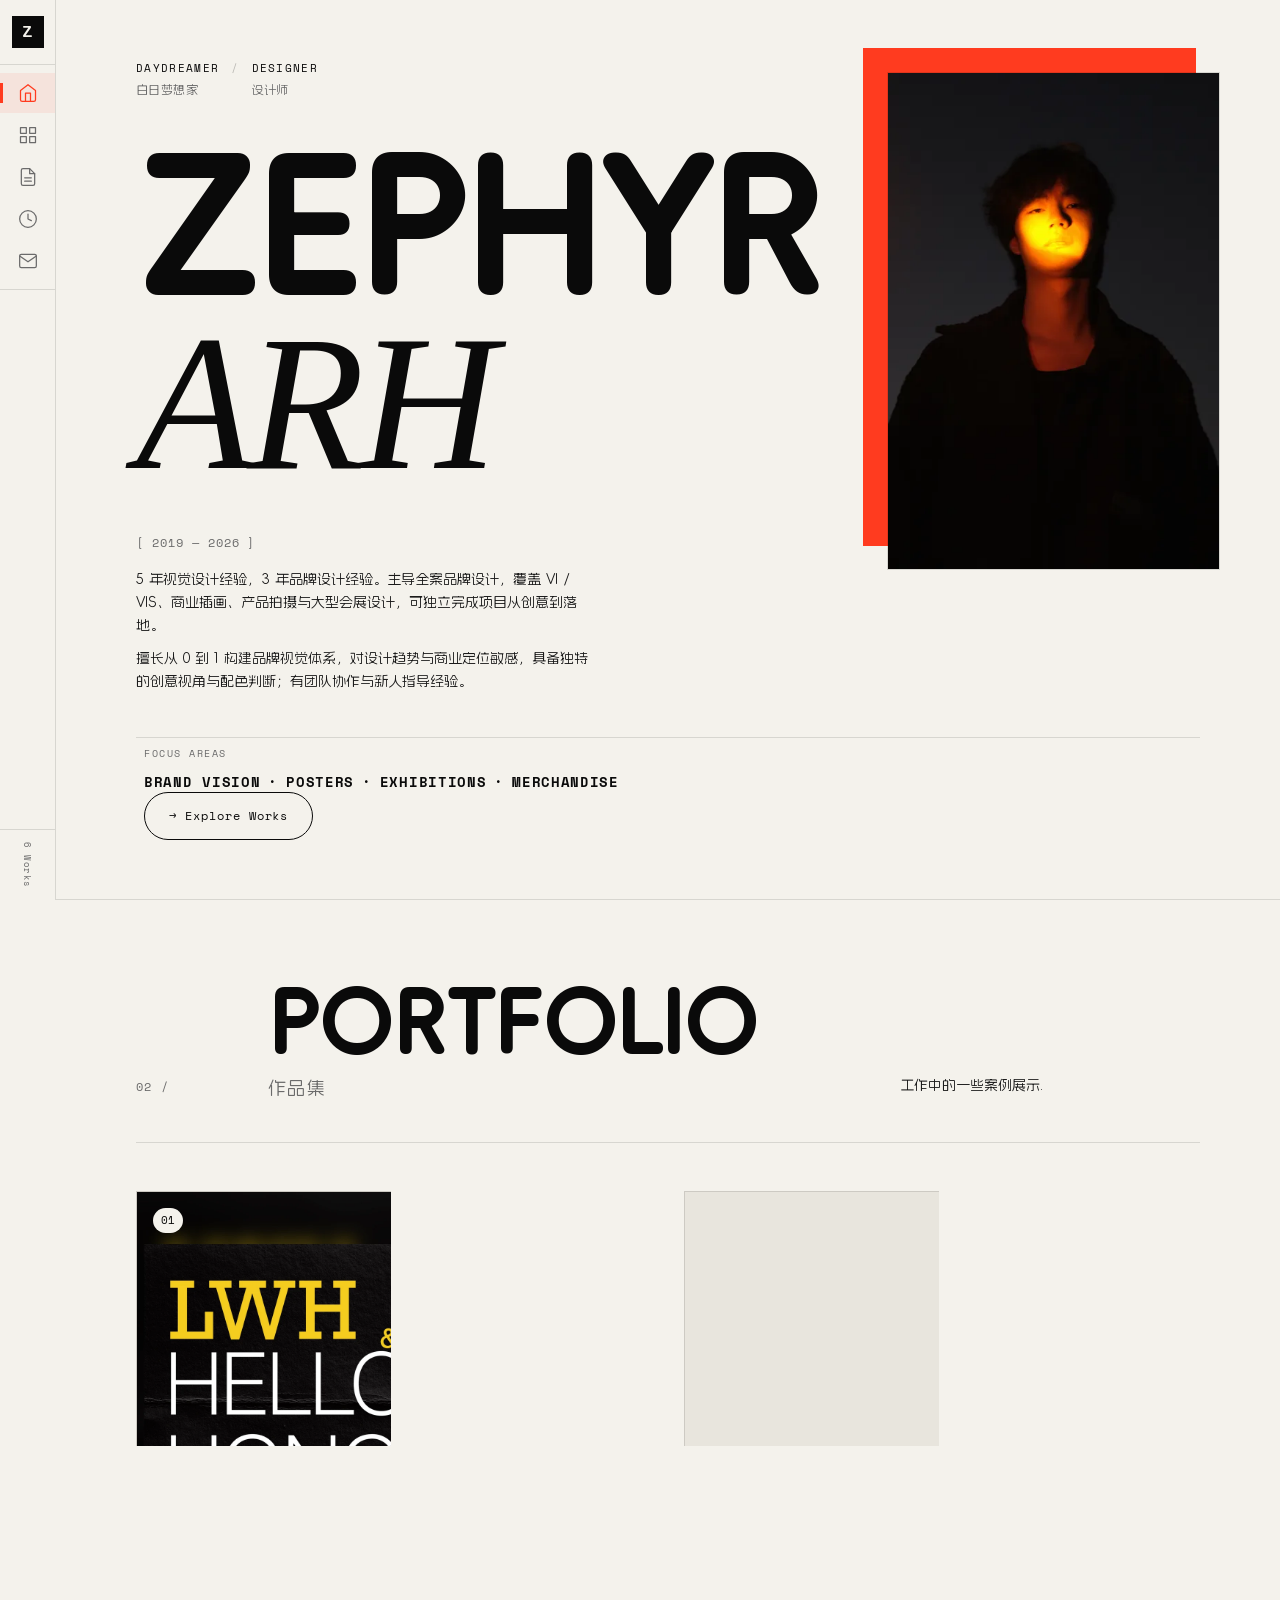
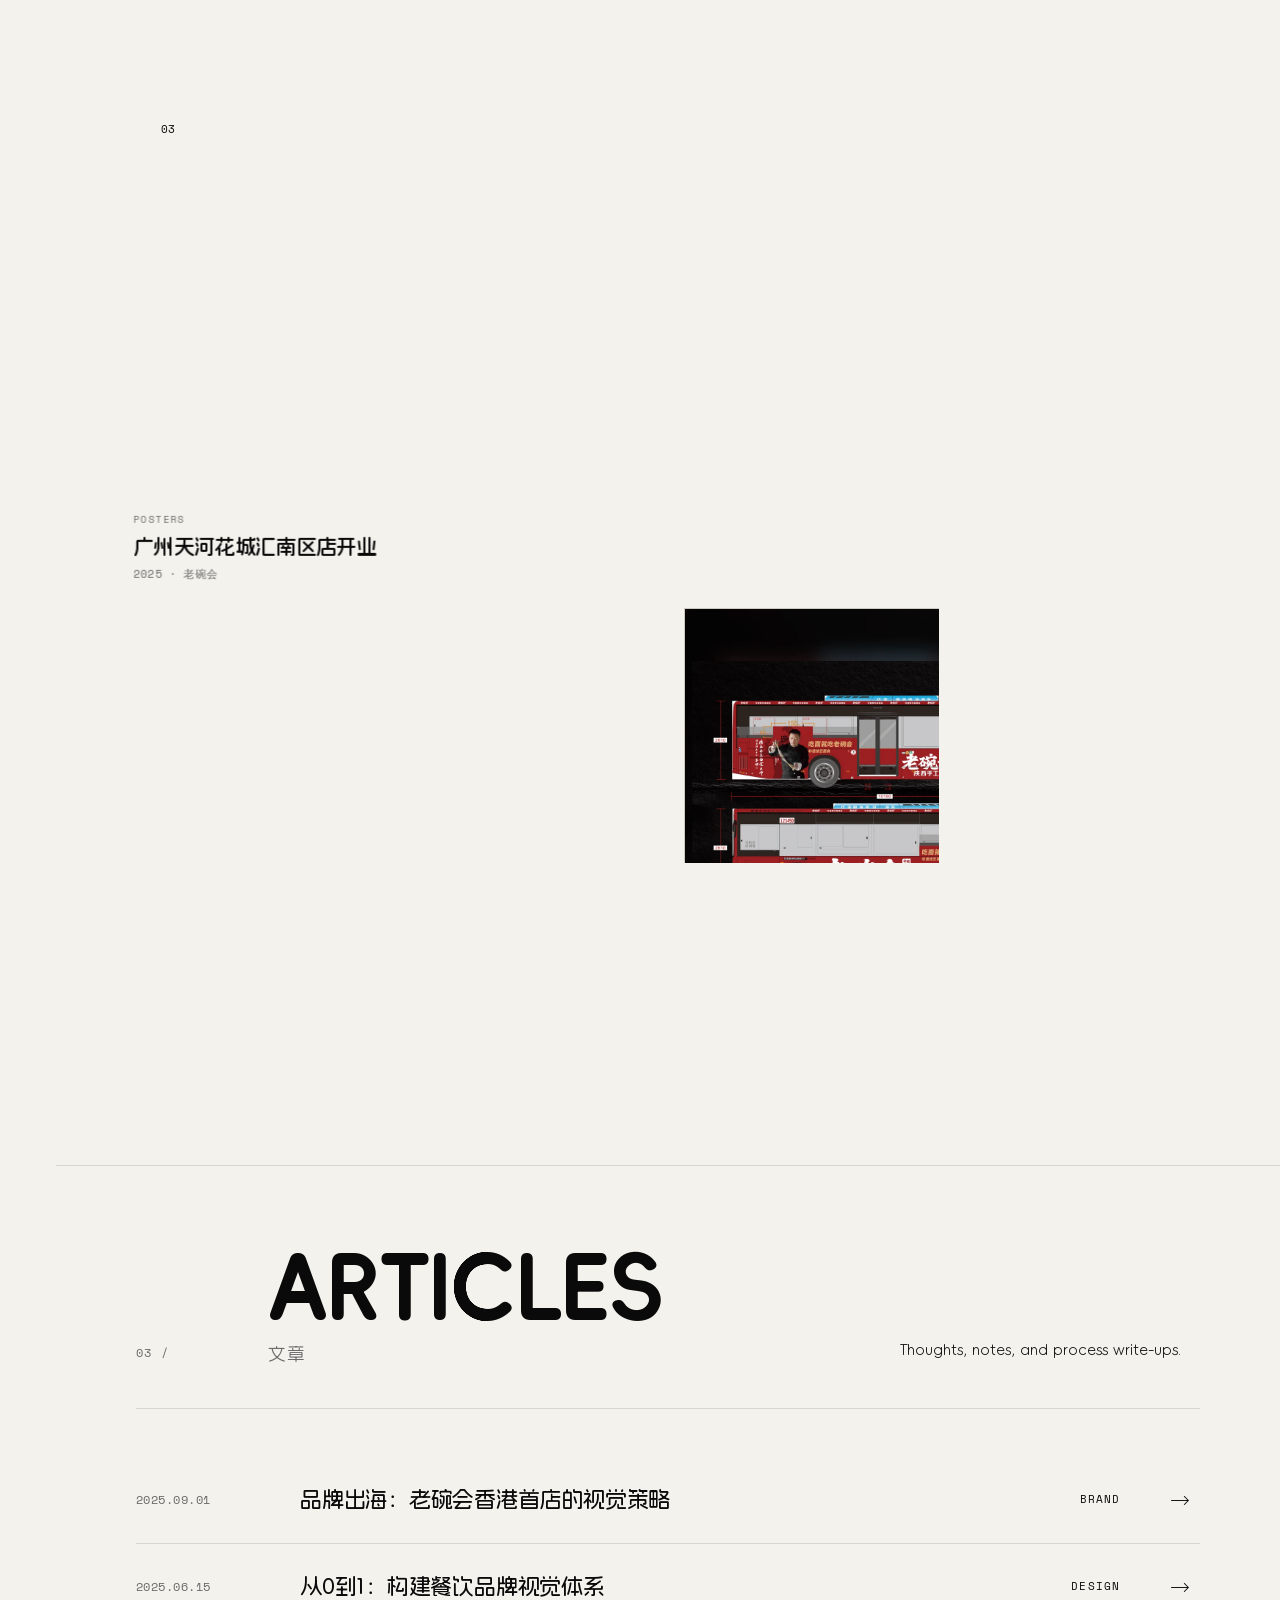
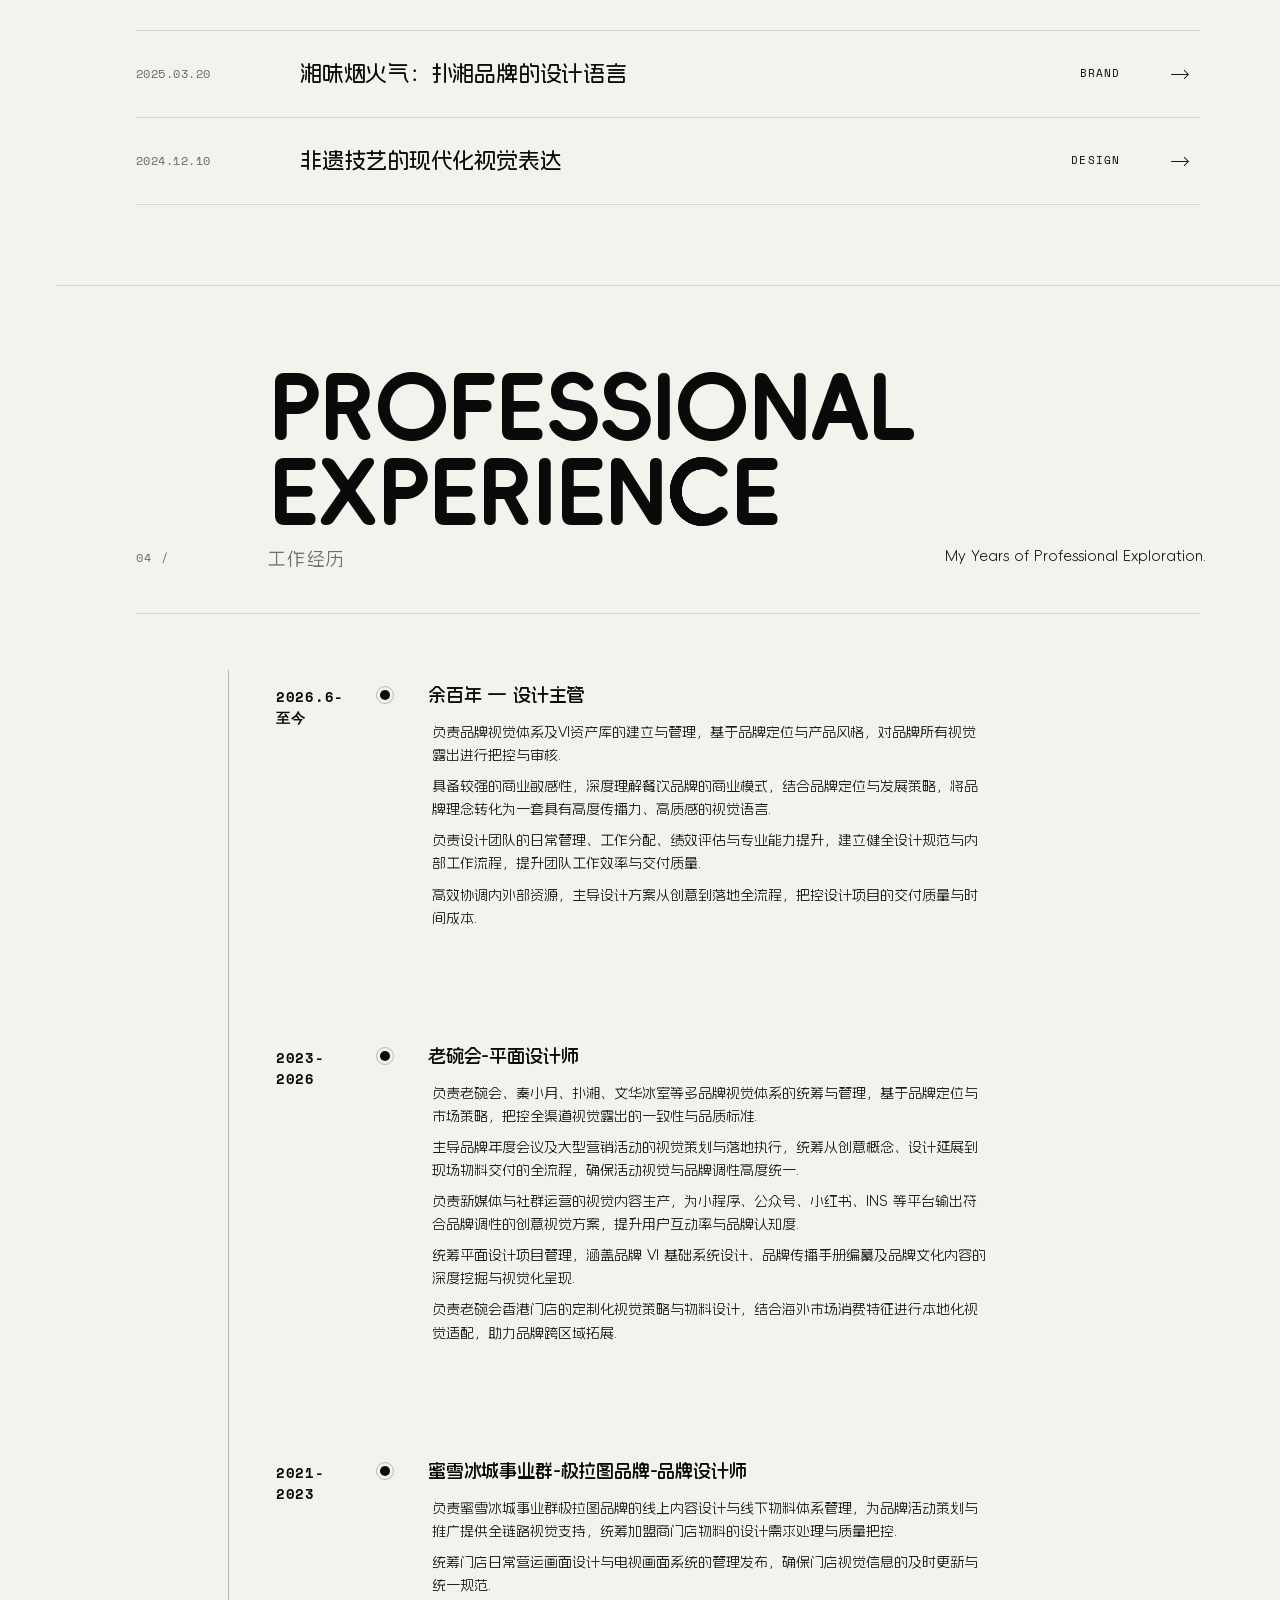
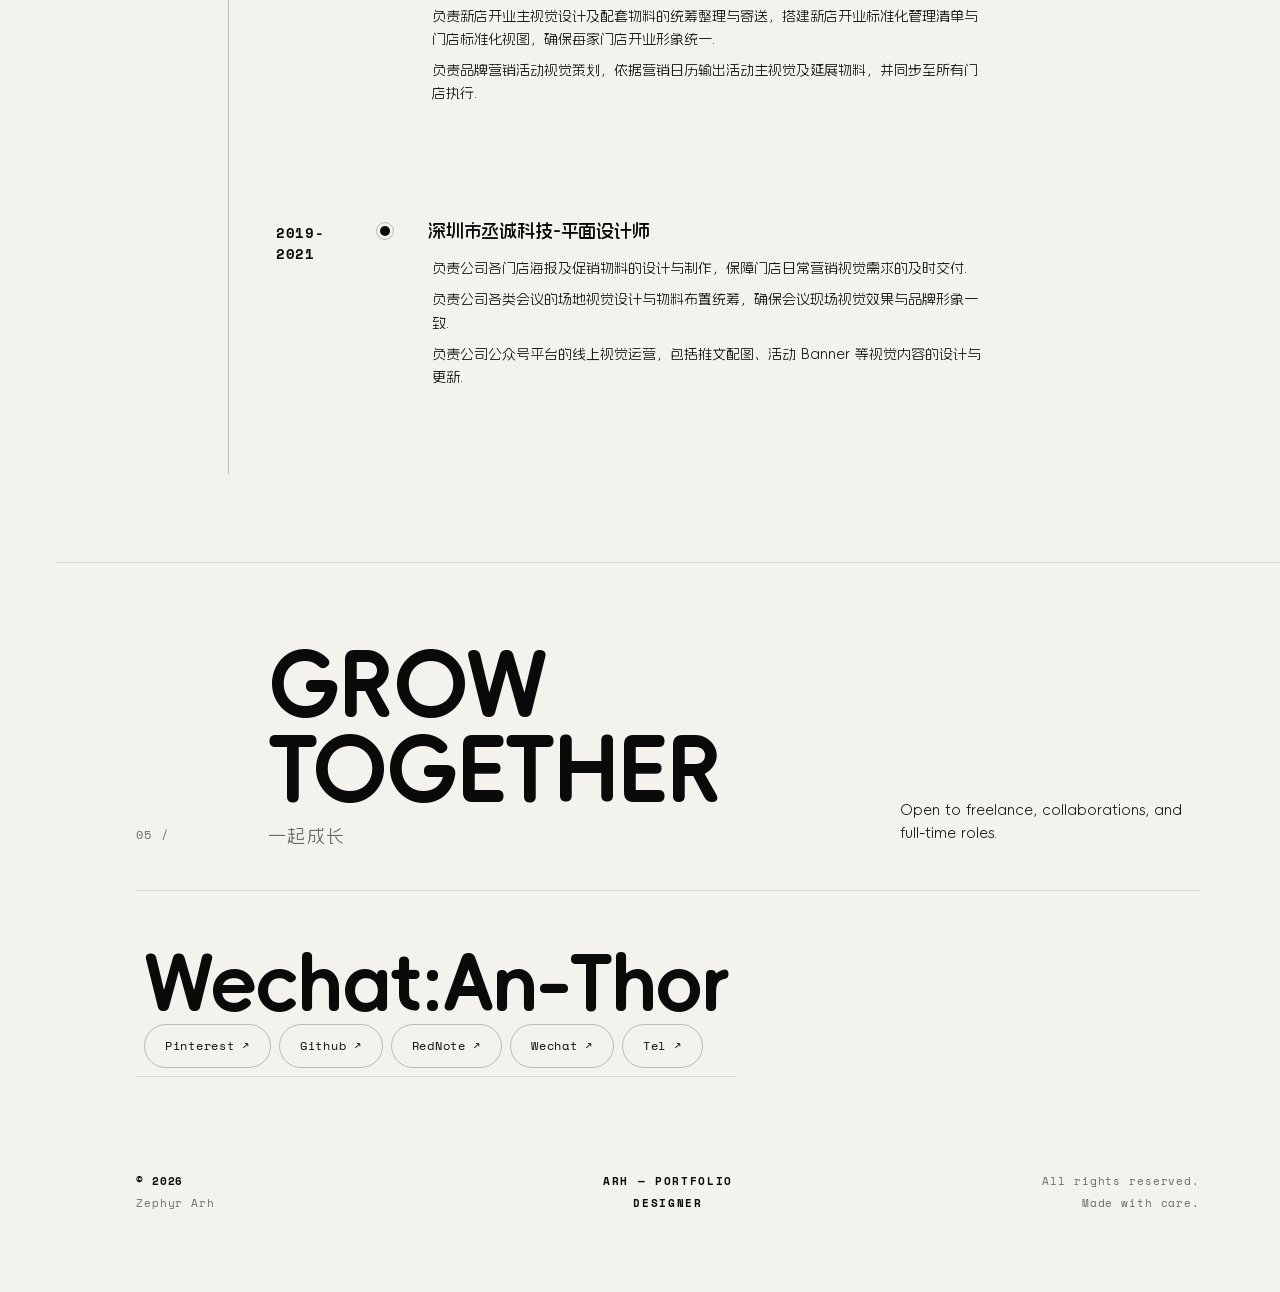
==== commit 19c5b2c9: "feat: rebuild portfolio assets and finish pre-launch polish - strip editor-injected styles from inde" ====
--- a/index.html
+++ b/index.html
@@ -1,1912 +1,55 @@
 <!DOCTYPE html>
-<html lang="zh-CN" data-theme="light" class=""><head>
+<html lang="zh-CN">
+<head>
   <meta charset="UTF-8">
-  <meta name="viewport" content="width=device-width, initial-scale=1.0">
-  <title>Zephyr Arh — Portfolio</title>
-  <link rel="stylesheet" href="styles.css?v=3">
+  <meta name="viewport" content="width=device-width, initial-scale=1.0, viewport-fit=cover">
+  <meta name="theme-color" content="#f4f2ec">
+
+  <title>Zephyr Arh｜安若翰 — 品牌视觉设计师 · 作品集</title>
+  <meta name="description" content="安若翰（Zephyr Arh），5 年视觉设计经验、3 年品牌设计经验的品牌视觉设计师。主导老碗会、扑湘、极拉图等餐饮品牌从 0 到 1 的视觉体系构建，擅长 VI / VIS、商业插画、产品拍摄与大型会展设计。">
+  <meta name="author" content="Zephyr Arh">
+  <meta name="keywords" content="品牌设计,视觉设计,VI设计,餐饮品牌,平面设计师,作品集,Zephyr Arh,安若翰">
+  <link rel="canonical" href="https://arhgan.github.io/portfolio/">
+
+  <meta property="og:type" content="website">
+  <meta property="og:site_name" content="Zephyr Arh Portfolio">
+  <meta property="og:title" content="Zephyr Arh｜安若翰 — 品牌视觉设计师">
+  <meta property="og:description" content="5 年视觉设计经验，擅长从 0 到 1 构建品牌视觉体系。老碗会香港首店、扑湘、PALATABLE 展会等案例。">
+  <meta property="og:url" content="https://arhgan.github.io/portfolio/">
+  <meta property="og:image" content="https://arhgan.github.io/portfolio/assets/og-cover.png">
+  <meta property="og:image:width" content="1200">
+  <meta property="og:image:height" content="630">
+  <meta property="og:locale" content="zh_CN">
+  <meta name="twitter:card" content="summary_large_image">
+  <meta name="twitter:title" content="Zephyr Arh｜安若翰 — 品牌视觉设计师">
+  <meta name="twitter:description" content="5 年视觉设计经验，擅长从 0 到 1 构建品牌视觉体系。">
+  <meta name="twitter:image" content="https://arhgan.github.io/portfolio/assets/og-cover.png">
+
+  <link rel="icon" href="assets/favicon.svg" type="image/svg+xml">
+  <link rel="apple-touch-icon" href="assets/apple-touch-icon.png">
+
   <link rel="preconnect" href="https://fonts.loli.net" crossorigin>
+  <link rel="preconnect" href="https://fonts.gstatic.com" crossorigin>
+  <link rel="preload" as="font" type="font/woff2" href="fonts/AlibabaFangYuanTi-VF.woff2" crossorigin>
   <link href="https://fonts.loli.net/css2?family=Inter:wght@300;400;500;600;700;900&amp;family=Space+Mono:wght@400;700&amp;display=swap" rel="stylesheet">
-<style>.trae-browser-inspect-overlay{position:fixed;top:0;left:0;width:100%;height:100%;z-index:999997;pointer-events:auto;background:rgba(0,0,0,0)}.trae-browser-inspect-highlight-box{position:absolute;top:0;left:0;z-index:999998;display:none}.trae-browser-inspect-highlight-tag{position:absolute;left:0px;top:0px;height:18px;padding:0 6px;box-sizing:border-box;border-radius:4px;background-color:var(--vscode-icube-colorSuccessHover, "#2FB287");color:var(--vscode-icube-colorSnow, "#fff");font-size:12px;font-weight:400;display:none;align-items:center;z-index:999999}.trae-browser-inspect-highlight-box-show{display:flex}.trae-browser-inspect-select-button.trae-browser-inspect-highlight-box-show{display:flex !important}.trae-browser-inspect-select-button{position:absolute;top:0;left:0;background-color:var(--vscode-icube--bg-bg-base-secondary, "#222427");color:var(--vscode-icube--text-text-default-active, "#F5F9FE");font-size:11px;font-weight:500;border:1px solid var(--vscode-icube--border-neutral-l1, "#E0E2F217");border-radius:6px;padding:0 8px;height:32px;display:none;align-items:center;cursor:pointer;z-index:999999;gap:4px}.trae-browser-inspect-select-button svg,.trae-browser-inspect-select-button span{z-index:1}.trae-browser-inspect-select-highlight-box{background:rgba(0,0,0,0) !important}.trae-browser-inspect-select-highlight-box .trae-browser-inspect-highlight-tag{background-color:var(--vscode-icube--status-success-active, "#1E8B56")}.trae-browser-inspect-comment-card-container{position:fixed;top:0;left:0;z-index:9999999;pointer-events:auto}.trae-browser-inspect-comment-card-container .trae-browser-inspect-comment-card{display:flex;padding-top:0px !important;align-items:center;z-index:9999999 !important;background-color:var(--vscode-icube--bg-bg-menu)}*[contenteditable]{outline:none}.trae-browser-inspect-click-effect{position:fixed;width:40px;height:40px;margin-left:-20px;margin-top:-20px;border-radius:50%;background-color:var(--vscode-icube-colorSuccessHover, #2FB287);pointer-events:none;animation:trae-browser-inspect-ripple 500ms ease-out forwards;z-index:999999}@keyframes trae-browser-inspect-ripple{0%{transform:scale(0.3);opacity:.8}100%{transform:scale(2);opacity:0}}.trae-browser-inspect-ref-box{position:absolute;border:2px solid var(--vscode-icube-colorSuccessHover, "#2FB287");pointer-events:none;z-index:999998;animation:trae-browser-inspect-fadeInOut 2s ease-in-out forwards}.trae-browser-inspect-ref-label{position:absolute;top:-14px;left:0;height:14px;padding:0 4px;box-sizing:border-box;border-radius:2px;background-color:var(--vscode-icube-colorSuccessHover, "#2FB287");color:var(--vscode-icube-colorSnow, "#fff");font-size:9px;font-weight:500;display:flex;align-items:center;white-space:nowrap;z-index:999999}@keyframes trae-browser-inspect-fadeInOut{0%{opacity:0}10%{opacity:1}90%{opacity:1}100%{opacity:0}}.trae-browser-inspect-input-highlight{position:absolute;border:2px solid var(--vscode-icube-colorSuccessHover, "#2FB287");border-radius:4px;pointer-events:none;z-index:999998;box-shadow:0 0 8px var(--vscode-icube-colorSuccessHover, "#2FB287");animation:trae-browser-inspect-input-pulse 600ms ease-out forwards}@keyframes trae-browser-inspect-input-pulse{0%{opacity:0;box-shadow:0 0 0 var(--vscode-icube-colorSuccessHover, "#2FB287")}30%{opacity:1;box-shadow:0 0 12px var(--vscode-icube-colorSuccessHover, "#2FB287")}100%{opacity:0;box-shadow:0 0 0 var(--vscode-icube-colorSuccessHover, "#2FB287")}}.trae-browser-inspect-virtual-cursor{position:fixed;width:20px;height:20px;pointer-events:none;z-index:9999999;opacity:0;transition:opacity .2s ease}.trae-browser-inspect-virtual-cursor.trae-browser-inspect-cursor-visible{opacity:1}.trae-browser-inspect-virtual-cursor.trae-browser-inspect-cursor-idle{animation:trae-browser-inspect-cursor-breathe 2s ease-in-out infinite}.trae-browser-inspect-virtual-cursor svg{width:20px;height:20px;filter:drop-shadow(0 1px 2px rgba(0, 0, 0, 0.3))}@keyframes trae-browser-inspect-cursor-breathe{0%,100%{opacity:.7}50%{opacity:1}}.trae-browser-inspect-scroll-indicator{position:fixed;display:flex;align-items:center;justify-content:center;gap:6px;padding:8px 16px;border-radius:8px;background-color:rgba(0,0,0,.7);color:#fff;font-size:13px;font-weight:500;pointer-events:none;z-index:999999;animation:trae-browser-inspect-indicator-fade 800ms ease-out forwards;backdrop-filter:blur(4px)}.trae-browser-inspect-scroll-indicator svg{width:16px;height:16px;fill:#fff}.trae-browser-inspect-scroll-indicator.trae-scroll-up{top:12px;left:50%;transform:translateX(-50%)}.trae-browser-inspect-scroll-indicator.trae-scroll-down{bottom:12px;left:50%;transform:translateX(-50%)}.trae-browser-inspect-scroll-indicator.trae-scroll-left{left:12px;top:50%;transform:translateY(-50%)}.trae-browser-inspect-scroll-indicator.trae-scroll-right{right:12px;top:50%;transform:translateY(-50%)}@keyframes trae-browser-inspect-indicator-fade{0%{opacity:0;transform:translateX(-50%) scale(0.9)}15%{opacity:1;transform:translateX(-50%) scale(1)}85%{opacity:1}100%{opacity:0}}.trae-browser-inspect-scroll-indicator.trae-scroll-left,.trae-browser-inspect-scroll-indicator.trae-scroll-right{animation-name:trae-browser-inspect-indicator-fade-y}@keyframes trae-browser-inspect-indicator-fade-y{0%{opacity:0;transform:translateY(-50%) scale(0.9)}15%{opacity:1;transform:translateY(-50%) scale(1)}85%{opacity:1}100%{opacity:0}}.trae-browser-inspect-key-badge{position:fixed;bottom:60px;left:50%;transform:translateX(-50%);padding:8px 20px;border-radius:8px;background-color:rgba(0,0,0,.8);color:#fff;font-size:18px;font-weight:600;font-family:-apple-system,BlinkMacSystemFont,"Segoe UI",Roboto,monospace;pointer-events:none;z-index:999999;animation:trae-browser-inspect-key-pop 500ms ease-out forwards;backdrop-filter:blur(4px);border:1px solid rgba(255,255,255,.15);box-shadow:0 4px 12px rgba(0,0,0,.3);letter-spacing:1px}@keyframes trae-browser-inspect-key-pop{0%{opacity:0;transform:translateX(-50%) translateY(10px) scale(0.9)}20%{opacity:1;transform:translateX(-50%) translateY(0) scale(1)}80%{opacity:1}100%{opacity:0;transform:translateX(-50%) translateY(-10px)}}.trae-browser-inspect-step-badge{position:fixed;top:12px;left:12px;padding:6px 12px;border-radius:6px;background-color:var(--vscode-icube-colorSuccessHover, #2FB287);color:#fff;font-size:12px;font-weight:600;pointer-events:none;z-index:999999;animation:trae-browser-inspect-step-slide 600ms ease-out forwards;box-shadow:0 2px 8px rgba(47,178,135,.3);max-width:280px;overflow:hidden;text-overflow:ellipsis;white-space:nowrap}.trae-browser-inspect-step-badge.trae-step-old{opacity:.4;transform:translateY(0)}@keyframes trae-browser-inspect-step-slide{0%{opacity:0;transform:translateX(-20px)}20%{opacity:1;transform:translateX(0)}100%{opacity:1;transform:translateX(0)}}.trae-browser-inspect-drag-trail{position:fixed;top:0;left:0;width:100%;height:100%;pointer-events:none;z-index:999998}.trae-browser-inspect-drag-trail svg{width:100%;height:100%}.trae-browser-inspect-drag-trail .trae-drag-path{fill:none;stroke:var(--vscode-icube-colorSuccessHover, #2FB287);stroke-width:2;stroke-dasharray:8 4;opacity:.6;animation:trae-browser-inspect-dash 600ms linear forwards}.trae-browser-inspect-drag-trail .trae-drag-dot{fill:var(--vscode-icube-colorSuccessHover, #2FB287);filter:drop-shadow(0 0 4px rgba(47, 178, 135, 0.6))}.trae-browser-inspect-drag-trail .trae-drag-endpoint{fill:none;stroke:var(--vscode-icube-colorSuccessHover, #2FB287);stroke-width:2;opacity:.5}@keyframes trae-browser-inspect-dash{0%{stroke-dashoffset:200}100%{stroke-dashoffset:0}}.trae-browser-inspect-drag-trail.trae-drag-fade{animation:trae-browser-inspect-trail-fade 400ms ease-out forwards}@keyframes trae-browser-inspect-trail-fade{0%{opacity:1}100%{opacity:0}}</style><script type="module">(async () => {
-  try {
-    const client = await import('/@vite/client');
-    const hmr = client.createHotContext('hmr-handler/fake.js');
-    hmr.on('vite:afterUpdate', window['__ICUBE_WEBVIEW_HMR_CALLBACK_1787033753221']);
-  } catch {}
-})();</script><style>.buttonsCard-bTXa5j {
-  padding: var(--spacer-4);
-  background: none;
-  align-items: center;
-  gap: 0;
-  display: inline-flex;
-}
-
-.actionButton-opZL8g {
-  align-items: center;
-  gap: var(--spacer-4);
-  padding: var(--spacer-4) var(--spacer-8);
-  border-radius: var(--radius-4);
-  cursor: pointer;
-  transition: background-color var(--transition-fast);
-  background: none;
-  border: none;
-  display: inline-flex;
-}
-
-.actionButton-opZL8g:hover {
-  background: var(--bg-bg-overlay-l2);
-}
-
-.actionButton-opZL8g:active {
-  background: var(--bg-bg-overlay-l3);
-}
-
-.actionButton-opZL8g:focus-visible {
-  outline: 2px solid var(--status-primary-default);
-  outline-offset: 1px;
-}
-
-.icon-ObJEMt {
-  width: 16px;
-  height: 16px;
-  color: var(--icon-icon-default);
-  flex-shrink: 0;
-  justify-content: center;
-  align-items: center;
-  display: flex;
-}
-
-.title-GptGAg {
-  font-family: var(--font-family-default);
-  color: var(--text-text-default);
-  white-space: nowrap;
-  font-size: 11px;
-  font-weight: 500;
-  line-height: 16px;
-}
-
-.shortcut-nbwTG4 {
-  color: var(--icon-icon-secondary);
-  flex-shrink: 0;
-  align-items: center;
-  gap: 2px;
-  display: flex;
-}
-
-.shortcutKey-EE6xrE {
-  font-family: var(--font-family-default);
-  color: var(--icon-icon-secondary);
-  font-size: 11px;
-  font-weight: 500;
-  line-height: 12px;
-}
-
-.divider-cFGVKQ {
-  box-sizing: content-box;
-  background-clip: content-box;
-  background-color: var(--border-border-neutral-l2);
-  flex-shrink: 0;
-  width: 1px;
-  height: 12px;
-  padding: 0 6px;
-}
-
-</style><style>.commentEditorCard-Un4Xaa {
-  width: 320px;
-  padding: var(--spacing-sm);
-  background: none;
-  flex-direction: column;
-  display: flex;
-}
-
-.textContainer-ZISwbW {
-  padding: var(--spacing-sm);
-  background: var(--bg-bg-overlay-l1);
-  border: 1px solid var(--border-border-neutral-l3);
-  border-radius: var(--radius-sm);
-  align-items: center;
-  gap: var(--spacing-sm);
-  padding-right: 0;
-  display: flex;
-}
-
-.textarea-ggj4j6 {
-  padding: 0 var(--spacing-sm) 0 2px;
-  font-family: var(--font-family-default);
-  color: var(--text-text-default);
-  resize: none;
-  scrollbar-width: thin;
-  scrollbar-color: #56637726 transparent;
-  background: none;
-  border: none;
-  outline: none;
-  flex: 1;
-  max-height: 140px;
-  font-size: 13px;
-  font-weight: 400;
-  line-height: 20px;
-  overflow-y: auto;
-}
-
-.textarea-ggj4j6::-webkit-scrollbar {
-  width: 6px;
-}
-
-.textarea-ggj4j6::-webkit-scrollbar-track {
-  background: none;
-}
-
-.textarea-ggj4j6::-webkit-scrollbar-thumb {
-  background: #56637726;
-  border-radius: 3px;
-}
-
-.textarea-ggj4j6::placeholder {
-  color: var(--text-text-tertiary);
-}
-
-.actionBar-u_t8vc {
-  justify-content: flex-end;
-  align-items: center;
-  gap: var(--spacing-xs);
-  opacity: 0;
-  max-height: 0;
-  transition: max-height .2s ease-out, opacity .2s ease-out, margin-top .2s ease-out;
-  display: flex;
-  overflow: hidden;
-}
-
-.actionBarVisible-PxXsje {
-  opacity: 1;
-  max-height: 32px;
-  margin-top: var(--spacing-sm);
-}
-
-.actionBarNoExpandAnimation-FCra2J {
-  transition: opacity .2s ease-out;
-}
-
-.actionBarNoExpandAnimation-FCra2J.actionBarVisible-PxXsje {
-  max-height: 32px;
-  margin-top: var(--spacing-sm);
-}
-
-.cancelButton-Lu0me9 {
-  height: 24px;
-  padding: 0 var(--spacing-xs);
-  background: var(--bg-bg-overlay-l2);
-  border-radius: var(--radius-sm);
-  cursor: pointer;
-  transition: background-color var(--transition-fast);
-  border: none;
-  justify-content: center;
-  align-items: center;
-  display: flex;
-}
-
-.cancelButton-Lu0me9:hover, .cancelButton-Lu0me9:active {
-  background: var(--bg-bg-overlay-l3);
-}
-
-.cancelButton-Lu0me9:focus-visible {
-  outline: 2px solid var(--status-primary-default);
-  outline-offset: 1px;
-}
-
-.cancelText-j1RS1q {
-  font-family: var(--font-family-default);
-  color: var(--text-text-default);
-  white-space: nowrap;
-  padding: 0 var(--spacing-xs);
-  font-size: 11px;
-  font-weight: 500;
-  line-height: 16px;
-}
-
-.submitButton-BqyEd7 {
-  height: 24px;
-  padding: 0 var(--spacing-sm);
-  background: var(--bg-bg-invert);
-  border-radius: var(--radius-sm);
-  cursor: pointer;
-  transition: background-color var(--transition-fast);
-  border: none;
-  justify-content: center;
-  align-items: center;
-  display: flex;
-}
-
-.submitButton-BqyEd7:hover:not(:disabled) {
-  background: var(--bg-bg-invert-hover);
-}
-
-.submitButton-BqyEd7:active:not(:disabled) {
-  background: var(--bg-bg-invert-active);
-}
-
-.submitButton-BqyEd7:disabled {
-  background: var(--bg-bg-invert-disabled);
-  color: var(--text-text-disabled);
-  cursor: not-allowed;
-}
-
-.submitButton-BqyEd7:focus-visible {
-  outline: 2px solid var(--status-primary-default);
-  outline-offset: 1px;
-}
-
-.submitText-N58QRq {
-  font-family: var(--font-family-default);
-  color: var(--text-text-onaccent);
-  white-space: nowrap;
-  padding: 0 var(--spacing-xs);
-  font-size: 11px;
-  font-weight: 500;
-  line-height: 16px;
-}
-
-.submitButton-BqyEd7:disabled .submitText-N58QRq {
-  color: var(--text-text-disabled);
-}
-
-.submitIcon-vyKSKQ {
-  width: 12px;
-  height: 12px;
-  color: var(--icon-icon-onaccent);
-  flex-shrink: 0;
-  justify-content: center;
-  align-items: center;
-  display: flex;
-}
-
-.submitButton-BqyEd7:disabled .submitIcon-vyKSKQ {
-  color: var(--text-text-disabled);
-}
-
-.limitWarning-Hocj0v {
-  align-items: center;
-  gap: var(--spacing-xs);
-  color: var(--status-warning-default);
-  user-select: none;
-  flex: 1;
-  display: flex;
-}
-
-.limitText-hBXEaq {
-  font-family: var(--font-family-default);
-  color: var(--status-warning-default);
-  font-size: 12px;
-  font-weight: 400;
-  line-height: 18px;
-}
-
-</style><style>.previewCommentCardContainer-HEkpU8 {
-  border-radius: var(--radius-8);
-  background: var(--bg-bg-menu);
-  border: 1px solid var(--border-border-neutral-l1);
-  transition: width .25s cubic-bezier(.4, 0, .2, 1), height .25s cubic-bezier(.4, 0, .2, 1);
-  display: inline-block;
-  overflow: hidden;
-  box-shadow: 0 2px 6px #0003, 0 .5px #ffffff0f, inset 0 .5px #ffffff0f;
-}
-
-.previewCommentCardContent-ELaLah {
-  width: max-content;
-  position: relative;
-}
-
-.previewCommentCardFadeEnter-OMhMD9 {
-  opacity: 0;
-}
-
-.previewCommentCardFadeEnterActive-Eacuvn {
-  opacity: 1;
-  transition: opacity .2s ease-in;
-}
-
-.previewCommentCardFadeExit-ms9vgc {
-  opacity: 1;
-  position: absolute;
-  top: 0;
-  left: 0;
-  right: 0;
-}
-
-.previewCommentCardFadeExitActive-vyQTsd {
-  opacity: 0;
-  transition: opacity .15s ease-out;
-}
-
-.previewCommentCardSuccessCard-PWnm2o {
-  white-space: nowrap;
-  justify-content: center;
-  align-items: center;
-  gap: 6px;
-  height: 32px;
-  padding: 0 12px;
-  display: flex;
-}
-
-.previewCommentCardSuccessIcon-Oht9Ir {
-  width: 16px;
-  height: 16px;
-  color: var(--status-success-default);
-  justify-content: center;
-  align-items: center;
-  display: flex;
-}
-
-.previewCommentCardSuccessText-s40BWG {
-  font-family: var(--font-family-default);
-  color: var(--text-text-default);
-  user-select: none;
-  font-size: 12px;
-  font-weight: 400;
-  line-height: 18px;
-}
-
-</style><style id="trae-browser-inspect-drag-styles">
-            .trae-browser-inspect-draggable {
-                cursor: grab !important;
-            }
-            .trae-browser-inspect-dragging-active {
-                cursor: grabbing !important;
-            }
-            .trae-browser-inspect-drag-ghost {
-                opacity: 0.7;
-                pointer-events: none;
-                position: fixed;
-                z-index: 999998;
-                transform: scale(0.95);
-                box-shadow: 0 4px 12px rgba(0, 0, 0, 0.15);
-                transition: none;
-            }
-            .trae-browser-inspect-element-placeholder {
-                opacity: 0.3;
-            }
-        </style><style>.trae-browser-inspect-overlay{position:fixed;top:0;left:0;width:100%;height:100%;z-index:999997;pointer-events:auto;background:rgba(0,0,0,0)}.trae-browser-inspect-highlight-box{position:absolute;top:0;left:0;z-index:999998;display:none}.trae-browser-inspect-highlight-tag{position:absolute;left:0px;top:0px;height:18px;padding:0 6px;box-sizing:border-box;border-radius:4px;background-color:var(--vscode-icube-colorSuccessHover, "#2FB287");color:var(--vscode-icube-colorSnow, "#fff");font-size:12px;font-weight:400;display:none;align-items:center;z-index:999999}.trae-browser-inspect-highlight-box-show{display:flex}.trae-browser-inspect-select-button.trae-browser-inspect-highlight-box-show{display:flex !important}.trae-browser-inspect-select-button{position:absolute;top:0;left:0;background-color:var(--vscode-icube--bg-bg-base-secondary, "#222427");color:var(--vscode-icube--text-text-default-active, "#F5F9FE");font-size:11px;font-weight:500;border:1px solid var(--vscode-icube--border-neutral-l1, "#E0E2F217");border-radius:6px;padding:0 8px;height:32px;display:none;align-items:center;cursor:pointer;z-index:999999;gap:4px}.trae-browser-inspect-select-button svg,.trae-browser-inspect-select-button span{z-index:1}.trae-browser-inspect-select-highlight-box{background:rgba(0,0,0,0) !important}.trae-browser-inspect-select-highlight-box .trae-browser-inspect-highlight-tag{background-color:var(--vscode-icube--status-success-active, "#1E8B56")}.trae-browser-inspect-comment-card-container{position:fixed;top:0;left:0;z-index:9999999;pointer-events:auto}.trae-browser-inspect-comment-card-container .trae-browser-inspect-comment-card{display:flex;padding-top:0px !important;align-items:center;z-index:9999999 !important;background-color:var(--vscode-icube--bg-bg-menu)}*[contenteditable]{outline:none}.trae-browser-inspect-click-effect{position:fixed;width:40px;height:40px;margin-left:-20px;margin-top:-20px;border-radius:50%;background-color:var(--vscode-icube-colorSuccessHover, #2FB287);pointer-events:none;animation:trae-browser-inspect-ripple 500ms ease-out forwards;z-index:999999}@keyframes trae-browser-inspect-ripple{0%{transform:scale(0.3);opacity:.8}100%{transform:scale(2);opacity:0}}.trae-browser-inspect-ref-box{position:absolute;border:2px solid var(--vscode-icube-colorSuccessHover, "#2FB287");pointer-events:none;z-index:999998;animation:trae-browser-inspect-fadeInOut 2s ease-in-out forwards}.trae-browser-inspect-ref-label{position:absolute;top:-14px;left:0;height:14px;padding:0 4px;box-sizing:border-box;border-radius:2px;background-color:var(--vscode-icube-colorSuccessHover, "#2FB287");color:var(--vscode-icube-colorSnow, "#fff");font-size:9px;font-weight:500;display:flex;align-items:center;white-space:nowrap;z-index:999999}@keyframes trae-browser-inspect-fadeInOut{0%{opacity:0}10%{opacity:1}90%{opacity:1}100%{opacity:0}}.trae-browser-inspect-input-highlight{position:absolute;border:2px solid var(--vscode-icube-colorSuccessHover, "#2FB287");border-radius:4px;pointer-events:none;z-index:999998;box-shadow:0 0 8px var(--vscode-icube-colorSuccessHover, "#2FB287");animation:trae-browser-inspect-input-pulse 600ms ease-out forwards}@keyframes trae-browser-inspect-input-pulse{0%{opacity:0;box-shadow:0 0 0 var(--vscode-icube-colorSuccessHover, "#2FB287")}30%{opacity:1;box-shadow:0 0 12px var(--vscode-icube-colorSuccessHover, "#2FB287")}100%{opacity:0;box-shadow:0 0 0 var(--vscode-icube-colorSuccessHover, "#2FB287")}}.trae-browser-inspect-virtual-cursor{position:fixed;width:20px;height:20px;pointer-events:none;z-index:9999999;opacity:0;transition:opacity .2s ease}.trae-browser-inspect-virtual-cursor.trae-browser-inspect-cursor-visible{opacity:1}.trae-browser-inspect-virtual-cursor.trae-browser-inspect-cursor-idle{animation:trae-browser-inspect-cursor-breathe 2s ease-in-out infinite}.trae-browser-inspect-virtual-cursor svg{width:20px;height:20px;filter:drop-shadow(0 1px 2px rgba(0, 0, 0, 0.3))}@keyframes trae-browser-inspect-cursor-breathe{0%,100%{opacity:.7}50%{opacity:1}}.trae-browser-inspect-scroll-indicator{position:fixed;display:flex;align-items:center;justify-content:center;gap:6px;padding:8px 16px;border-radius:8px;background-color:rgba(0,0,0,.7);color:#fff;font-size:13px;font-weight:500;pointer-events:none;z-index:999999;animation:trae-browser-inspect-indicator-fade 800ms ease-out forwards;backdrop-filter:blur(4px)}.trae-browser-inspect-scroll-indicator svg{width:16px;height:16px;fill:#fff}.trae-browser-inspect-scroll-indicator.trae-scroll-up{top:12px;left:50%;transform:translateX(-50%)}.trae-browser-inspect-scroll-indicator.trae-scroll-down{bottom:12px;left:50%;transform:translateX(-50%)}.trae-browser-inspect-scroll-indicator.trae-scroll-left{left:12px;top:50%;transform:translateY(-50%)}.trae-browser-inspect-scroll-indicator.trae-scroll-right{right:12px;top:50%;transform:translateY(-50%)}@keyframes trae-browser-inspect-indicator-fade{0%{opacity:0;transform:translateX(-50%) scale(0.9)}15%{opacity:1;transform:translateX(-50%) scale(1)}85%{opacity:1}100%{opacity:0}}.trae-browser-inspect-scroll-indicator.trae-scroll-left,.trae-browser-inspect-scroll-indicator.trae-scroll-right{animation-name:trae-browser-inspect-indicator-fade-y}@keyframes trae-browser-inspect-indicator-fade-y{0%{opacity:0;transform:translateY(-50%) scale(0.9)}15%{opacity:1;transform:translateY(-50%) scale(1)}85%{opacity:1}100%{opacity:0}}.trae-browser-inspect-key-badge{position:fixed;bottom:60px;left:50%;transform:translateX(-50%);padding:8px 20px;border-radius:8px;background-color:rgba(0,0,0,.8);color:#fff;font-size:18px;font-weight:600;font-family:-apple-system,BlinkMacSystemFont,"Segoe UI",Roboto,monospace;pointer-events:none;z-index:999999;animation:trae-browser-inspect-key-pop 500ms ease-out forwards;backdrop-filter:blur(4px);border:1px solid rgba(255,255,255,.15);box-shadow:0 4px 12px rgba(0,0,0,.3);letter-spacing:1px}@keyframes trae-browser-inspect-key-pop{0%{opacity:0;transform:translateX(-50%) translateY(10px) scale(0.9)}20%{opacity:1;transform:translateX(-50%) translateY(0) scale(1)}80%{opacity:1}100%{opacity:0;transform:translateX(-50%) translateY(-10px)}}.trae-browser-inspect-step-badge{position:fixed;top:12px;left:12px;padding:6px 12px;border-radius:6px;background-color:var(--vscode-icube-colorSuccessHover, #2FB287);color:#fff;font-size:12px;font-weight:600;pointer-events:none;z-index:999999;animation:trae-browser-inspect-step-slide 600ms ease-out forwards;box-shadow:0 2px 8px rgba(47,178,135,.3);max-width:280px;overflow:hidden;text-overflow:ellipsis;white-space:nowrap}.trae-browser-inspect-step-badge.trae-step-old{opacity:.4;transform:translateY(0)}@keyframes trae-browser-inspect-step-slide{0%{opacity:0;transform:translateX(-20px)}20%{opacity:1;transform:translateX(0)}100%{opacity:1;transform:translateX(0)}}.trae-browser-inspect-drag-trail{position:fixed;top:0;left:0;width:100%;height:100%;pointer-events:none;z-index:999998}.trae-browser-inspect-drag-trail svg{width:100%;height:100%}.trae-browser-inspect-drag-trail .trae-drag-path{fill:none;stroke:var(--vscode-icube-colorSuccessHover, #2FB287);stroke-width:2;stroke-dasharray:8 4;opacity:.6;animation:trae-browser-inspect-dash 600ms linear forwards}.trae-browser-inspect-drag-trail .trae-drag-dot{fill:var(--vscode-icube-colorSuccessHover, #2FB287);filter:drop-shadow(0 0 4px rgba(47, 178, 135, 0.6))}.trae-browser-inspect-drag-trail .trae-drag-endpoint{fill:none;stroke:var(--vscode-icube-colorSuccessHover, #2FB287);stroke-width:2;opacity:.5}@keyframes trae-browser-inspect-dash{0%{stroke-dashoffset:200}100%{stroke-dashoffset:0}}.trae-browser-inspect-drag-trail.trae-drag-fade{animation:trae-browser-inspect-trail-fade 400ms ease-out forwards}@keyframes trae-browser-inspect-trail-fade{0%{opacity:1}100%{opacity:0}}</style><script type="module">(async () => {
-  try {
-    const client = await import('/@vite/client');
-    const hmr = client.createHotContext('hmr-handler/fake.js');
-    hmr.on('vite:afterUpdate', window['__ICUBE_WEBVIEW_HMR_CALLBACK_1787033753254']);
-  } catch {}
-})();</script><style>.buttonsCard-bTXa5j {
-  padding: var(--spacer-4);
-  background: none;
-  align-items: center;
-  gap: 0;
-  display: inline-flex;
-}
-
-.actionButton-opZL8g {
-  align-items: center;
-  gap: var(--spacer-4);
-  padding: var(--spacer-4) var(--spacer-8);
-  border-radius: var(--radius-4);
-  cursor: pointer;
-  transition: background-color var(--transition-fast);
-  background: none;
-  border: none;
-  display: inline-flex;
-}
-
-.actionButton-opZL8g:hover {
-  background: var(--bg-bg-overlay-l2);
-}
-
-.actionButton-opZL8g:active {
-  background: var(--bg-bg-overlay-l3);
-}
-
-.actionButton-opZL8g:focus-visible {
-  outline: 2px solid var(--status-primary-default);
-  outline-offset: 1px;
-}
-
-.icon-ObJEMt {
-  width: 16px;
-  height: 16px;
-  color: var(--icon-icon-default);
-  flex-shrink: 0;
-  justify-content: center;
-  align-items: center;
-  display: flex;
-}
-
-.title-GptGAg {
-  font-family: var(--font-family-default);
-  color: var(--text-text-default);
-  white-space: nowrap;
-  font-size: 11px;
-  font-weight: 500;
-  line-height: 16px;
-}
-
-.shortcut-nbwTG4 {
-  color: var(--icon-icon-secondary);
-  flex-shrink: 0;
-  align-items: center;
-  gap: 2px;
-  display: flex;
-}
-
-.shortcutKey-EE6xrE {
-  font-family: var(--font-family-default);
-  color: var(--icon-icon-secondary);
-  font-size: 11px;
-  font-weight: 500;
-  line-height: 12px;
-}
-
-.divider-cFGVKQ {
-  box-sizing: content-box;
-  background-clip: content-box;
-  background-color: var(--border-border-neutral-l2);
-  flex-shrink: 0;
-  width: 1px;
-  height: 12px;
-  padding: 0 6px;
-}
-
-</style><style>.commentEditorCard-Un4Xaa {
-  width: 320px;
-  padding: var(--spacing-sm);
-  background: none;
-  flex-direction: column;
-  display: flex;
-}
-
-.textContainer-ZISwbW {
-  padding: var(--spacing-sm);
-  background: var(--bg-bg-overlay-l1);
-  border: 1px solid var(--border-border-neutral-l3);
-  border-radius: var(--radius-sm);
-  align-items: center;
-  gap: var(--spacing-sm);
-  padding-right: 0;
-  display: flex;
-}
-
-.textarea-ggj4j6 {
-  padding: 0 var(--spacing-sm) 0 2px;
-  font-family: var(--font-family-default);
-  color: var(--text-text-default);
-  resize: none;
-  scrollbar-width: thin;
-  scrollbar-color: #56637726 transparent;
-  background: none;
-  border: none;
-  outline: none;
-  flex: 1;
-  max-height: 140px;
-  font-size: 13px;
-  font-weight: 400;
-  line-height: 20px;
-  overflow-y: auto;
-}
-
-.textarea-ggj4j6::-webkit-scrollbar {
-  width: 6px;
-}
-
-.textarea-ggj4j6::-webkit-scrollbar-track {
-  background: none;
-}
-
-.textarea-ggj4j6::-webkit-scrollbar-thumb {
-  background: #56637726;
-  border-radius: 3px;
-}
-
-.textarea-ggj4j6::placeholder {
-  color: var(--text-text-tertiary);
-}
-
-.actionBar-u_t8vc {
-  justify-content: flex-end;
-  align-items: center;
-  gap: var(--spacing-xs);
-  opacity: 0;
-  max-height: 0;
-  transition: max-height .2s ease-out, opacity .2s ease-out, margin-top .2s ease-out;
-  display: flex;
-  overflow: hidden;
-}
-
-.actionBarVisible-PxXsje {
-  opacity: 1;
-  max-height: 32px;
-  margin-top: var(--spacing-sm);
-}
-
-.actionBarNoExpandAnimation-FCra2J {
-  transition: opacity .2s ease-out;
-}
-
-.actionBarNoExpandAnimation-FCra2J.actionBarVisible-PxXsje {
-  max-height: 32px;
-  margin-top: var(--spacing-sm);
-}
-
-.cancelButton-Lu0me9 {
-  height: 24px;
-  padding: 0 var(--spacing-xs);
-  background: var(--bg-bg-overlay-l2);
-  border-radius: var(--radius-sm);
-  cursor: pointer;
-  transition: background-color var(--transition-fast);
-  border: none;
-  justify-content: center;
-  align-items: center;
-  display: flex;
-}
-
-.cancelButton-Lu0me9:hover, .cancelButton-Lu0me9:active {
-  background: var(--bg-bg-overlay-l3);
-}
-
-.cancelButton-Lu0me9:focus-visible {
-  outline: 2px solid var(--status-primary-default);
-  outline-offset: 1px;
-}
-
-.cancelText-j1RS1q {
-  font-family: var(--font-family-default);
-  color: var(--text-text-default);
-  white-space: nowrap;
-  padding: 0 var(--spacing-xs);
-  font-size: 11px;
-  font-weight: 500;
-  line-height: 16px;
-}
-
-.submitButton-BqyEd7 {
-  height: 24px;
-  padding: 0 var(--spacing-sm);
-  background: var(--bg-bg-invert);
-  border-radius: var(--radius-sm);
-  cursor: pointer;
-  transition: background-color var(--transition-fast);
-  border: none;
-  justify-content: center;
-  align-items: center;
-  display: flex;
-}
-
-.submitButton-BqyEd7:hover:not(:disabled) {
-  background: var(--bg-bg-invert-hover);
-}
-
-.submitButton-BqyEd7:active:not(:disabled) {
-  background: var(--bg-bg-invert-active);
-}
-
-.submitButton-BqyEd7:disabled {
-  background: var(--bg-bg-invert-disabled);
-  color: var(--text-text-disabled);
-  cursor: not-allowed;
-}
-
-.submitButton-BqyEd7:focus-visible {
-  outline: 2px solid var(--status-primary-default);
-  outline-offset: 1px;
-}
-
-.submitText-N58QRq {
-  font-family: var(--font-family-default);
-  color: var(--text-text-onaccent);
-  white-space: nowrap;
-  padding: 0 var(--spacing-xs);
-  font-size: 11px;
-  font-weight: 500;
-  line-height: 16px;
-}
-
-.submitButton-BqyEd7:disabled .submitText-N58QRq {
-  color: var(--text-text-disabled);
-}
-
-.submitIcon-vyKSKQ {
-  width: 12px;
-  height: 12px;
-  color: var(--icon-icon-onaccent);
-  flex-shrink: 0;
-  justify-content: center;
-  align-items: center;
-  display: flex;
-}
-
-.submitButton-BqyEd7:disabled .submitIcon-vyKSKQ {
-  color: var(--text-text-disabled);
-}
-
-.limitWarning-Hocj0v {
-  align-items: center;
-  gap: var(--spacing-xs);
-  color: var(--status-warning-default);
-  user-select: none;
-  flex: 1;
-  display: flex;
-}
-
-.limitText-hBXEaq {
-  font-family: var(--font-family-default);
-  color: var(--status-warning-default);
-  font-size: 12px;
-  font-weight: 400;
-  line-height: 18px;
-}
-
-</style><style>.previewCommentCardContainer-HEkpU8 {
-  border-radius: var(--radius-8);
-  background: var(--bg-bg-menu);
-  border: 1px solid var(--border-border-neutral-l1);
-  transition: width .25s cubic-bezier(.4, 0, .2, 1), height .25s cubic-bezier(.4, 0, .2, 1);
-  display: inline-block;
-  overflow: hidden;
-  box-shadow: 0 2px 6px #0003, 0 .5px #ffffff0f, inset 0 .5px #ffffff0f;
-}
-
-.previewCommentCardContent-ELaLah {
-  width: max-content;
-  position: relative;
-}
-
-.previewCommentCardFadeEnter-OMhMD9 {
-  opacity: 0;
-}
-
-.previewCommentCardFadeEnterActive-Eacuvn {
-  opacity: 1;
-  transition: opacity .2s ease-in;
-}
-
-.previewCommentCardFadeExit-ms9vgc {
-  opacity: 1;
-  position: absolute;
-  top: 0;
-  left: 0;
-  right: 0;
-}
-
-.previewCommentCardFadeExitActive-vyQTsd {
-  opacity: 0;
-  transition: opacity .15s ease-out;
-}
-
-.previewCommentCardSuccessCard-PWnm2o {
-  white-space: nowrap;
-  justify-content: center;
-  align-items: center;
-  gap: 6px;
-  height: 32px;
-  padding: 0 12px;
-  display: flex;
-}
-
-.previewCommentCardSuccessIcon-Oht9Ir {
-  width: 16px;
-  height: 16px;
-  color: var(--status-success-default);
-  justify-content: center;
-  align-items: center;
-  display: flex;
-}
-
-.previewCommentCardSuccessText-s40BWG {
-  font-family: var(--font-family-default);
-  color: var(--text-text-default);
-  user-select: none;
-  font-size: 12px;
-  font-weight: 400;
-  line-height: 18px;
-}
-
-</style><style id="icube-theme-variables">:root {--vscode-foreground: #31353a;--vscode-disabledForeground: #8a9096;--vscode-errorForeground: #cc4b53;--vscode-descriptionForeground: #5b6066;--vscode-icon-foreground: #5b6066;--vscode-focusBorder: rgba(0, 0, 0, 0);--vscode-textLink-foreground: #006ab1;--vscode-textLink-activeForeground: #387bff;--vscode-textSeparator-foreground: rgba(0, 0, 0, 0.18);--vscode-textPreformat-foreground: #a31515;--vscode-textPreformat-background: rgba(0, 0, 0, 0.1);--vscode-textBlockQuote-background: #f2f2f2;--vscode-textBlockQuote-border: rgba(0, 122, 204, 0.5);--vscode-textCodeBlock-background: rgba(220, 220, 220, 0.4);--vscode-sash-hoverBorder: #0fdc78;--vscode-badge-background: #c4c4c4;--vscode-badge-foreground: #333333;--vscode-activityWarningBadge-foreground: #ffffff;--vscode-activityWarningBadge-background: #b27c00;--vscode-activityErrorBadge-foreground: #ffffff;--vscode-activityErrorBadge-background: #e51400;--vscode-scrollbar-shadow: #dddddd;--vscode-scrollbarSlider-background: rgba(100, 100, 100, 0.4);--vscode-scrollbarSlider-hoverBackground: rgba(100, 100, 100, 0.7);--vscode-scrollbarSlider-activeBackground: rgba(0, 0, 0, 0.6);--vscode-progressBar-background: #2f74ff;--vscode-chart-line: #236b8e;--vscode-chart-axis: rgba(0, 0, 0, 0.6);--vscode-chart-guide: rgba(0, 0, 0, 0.2);--vscode-editor-background: #ffffff;--vscode-editor-foreground: #31353a;--vscode-editorStickyScroll-background: #ffffff;--vscode-editorStickyScrollGutter-background: #ffffff;--vscode-editorStickyScrollHover-background: rgba(91, 146, 255, 0.08);--vscode-editorStickyScroll-shadow: #dddddd;--vscode-editorWidget-background: #f3f3f3;--vscode-editorWidget-foreground: #31353a;--vscode-editorWidget-border: #c8c8c8;--vscode-editorError-foreground: #e51400;--vscode-editorWarning-foreground: #bf8803;--vscode-editorInfo-foreground: #0063d3;--vscode-editorHint-foreground: #6c6c6c;--vscode-editorLink-activeForeground: #36393d;--vscode-editor-selectionBackground: rgba(47, 116, 255, 0.18);--vscode-editor-inactiveSelectionBackground: #e5ebf1;--vscode-editor-selectionHighlightBackground: rgba(173, 214, 255, 0.5);--vscode-editor-compositionBorder: #000000;--vscode-editor-findMatchBackground: #a8ac94;--vscode-editor-findMatchHighlightBackground: rgba(234, 92, 0, 0.33);--vscode-editor-findRangeHighlightBackground: rgba(180, 180, 180, 0.3);--vscode-editor-hoverHighlightBackground: rgba(173, 214, 255, 0.15);--vscode-editorHoverWidget-background: #ffffff;--vscode-editorHoverWidget-foreground: #31353a;--vscode-editorHoverWidget-border: rgba(77, 107, 153, 0.09);--vscode-editorHoverWidget-statusBarBackground: #f2f2f2;--vscode-editorInlayHint-foreground: #969696;--vscode-editorInlayHint-background: rgba(196, 196, 196, 0.1);--vscode-editorInlayHint-typeForeground: #969696;--vscode-editorInlayHint-typeBackground: rgba(196, 196, 196, 0.1);--vscode-editorInlayHint-parameterForeground: #969696;--vscode-editorInlayHint-parameterBackground: rgba(196, 196, 196, 0.1);--vscode-editorLightBulb-foreground: #ddb100;--vscode-editorLightBulbAutoFix-foreground: #007acc;--vscode-editorLightBulbAi-foreground: #ddb100;--vscode-editor-snippetTabstopHighlightBackground: rgba(10, 50, 100, 0.2);--vscode-editor-snippetFinalTabstopHighlightBorder: rgba(10, 50, 100, 0.5);--vscode-diffEditor-insertedTextBackground: rgba(64, 176, 139, 0.18);--vscode-diffEditor-removedTextBackground: rgba(232, 70, 58, 0.16);--vscode-diffEditor-insertedLineBackground: rgba(64, 176, 139, 0.12);--vscode-diffEditor-removedLineBackground: rgba(232, 70, 58, 0.12);--vscode-diffEditorOverview-insertedForeground: rgba(64, 176, 139, 0.18);--vscode-diffEditorOverview-removedForeground: rgba(232, 70, 58, 0.16);--vscode-diffEditor-diagonalFill: rgba(34, 34, 34, 0.2);--vscode-diffEditor-unchangedRegionBackground: #ffffff;--vscode-diffEditor-unchangedRegionForeground: #31353a;--vscode-diffEditor-unchangedCodeBackground: rgba(184, 184, 184, 0.16);--vscode-widget-shadow: rgba(0, 0, 0, 0.08);--vscode-widget-border: rgba(77, 107, 153, 0.09);--vscode-toolbar-hoverBackground: rgba(86, 99, 119, 0.11);--vscode-toolbar-activeBackground: rgba(86, 99, 119, 0.15);--vscode-breadcrumb-foreground: rgba(49, 53, 58, 0.8);--vscode-breadcrumb-background: #ffffff;--vscode-breadcrumb-focusForeground: #272a2e;--vscode-breadcrumb-activeSelectionForeground: #272a2e;--vscode-breadcrumbPicker-background: #ffffff;--vscode-merge-currentHeaderBackground: rgba(64, 200, 174, 0.5);--vscode-merge-currentContentBackground: rgba(64, 200, 174, 0.2);--vscode-merge-incomingHeaderBackground: rgba(64, 166, 255, 0.5);--vscode-merge-incomingContentBackground: rgba(64, 166, 255, 0.2);--vscode-merge-commonHeaderBackground: rgba(96, 96, 96, 0.4);--vscode-merge-commonContentBackground: rgba(96, 96, 96, 0.16);--vscode-editorOverviewRuler-currentContentForeground: rgba(64, 200, 174, 0.5);--vscode-editorOverviewRuler-incomingContentForeground: rgba(64, 166, 255, 0.5);--vscode-editorOverviewRuler-commonContentForeground: rgba(96, 96, 96, 0.4);--vscode-editorOverviewRuler-findMatchForeground: rgba(209, 134, 22, 0.49);--vscode-editorOverviewRuler-selectionHighlightForeground: rgba(160, 160, 160, 0.8);--vscode-problemsErrorIcon-foreground: #e51400;--vscode-problemsWarningIcon-foreground: #bf8803;--vscode-problemsInfoIcon-foreground: #0063d3;--vscode-minimap-findMatchHighlight: #d18616;--vscode-minimap-selectionOccurrenceHighlight: #c9c9c9;--vscode-minimap-selectionHighlight: #add6ff;--vscode-minimap-infoHighlight: #0063d3;--vscode-minimap-warningHighlight: #bf8803;--vscode-minimap-errorHighlight: rgba(255, 18, 18, 0.7);--vscode-minimap-foregroundOpacity: #000000;--vscode-minimapSlider-background: rgba(100, 100, 100, 0.2);--vscode-minimapSlider-hoverBackground: rgba(100, 100, 100, 0.35);--vscode-minimapSlider-activeBackground: rgba(0, 0, 0, 0.3);--vscode-charts-foreground: #31353a;--vscode-charts-lines: rgba(49, 53, 58, 0.5);--vscode-charts-red: #e51400;--vscode-charts-blue: #0063d3;--vscode-charts-yellow: #bf8803;--vscode-charts-orange: #d18616;--vscode-charts-green: #388a34;--vscode-charts-purple: #652d90;--vscode-input-background: rgba(86, 99, 119, 0.07);--vscode-input-foreground: #31353a;--vscode-inputOption-activeBorder: rgba(77, 107, 153, 0.36);--vscode-inputOption-hoverBackground: rgba(184, 184, 184, 0.31);--vscode-inputOption-activeBackground: rgba(0, 0, 0, 0);--vscode-inputOption-activeForeground: #000000;--vscode-input-placeholderForeground: #5b6066;--vscode-inputValidation-infoBackground: #d6ecf2;--vscode-inputValidation-infoBorder: #007acc;--vscode-inputValidation-warningBackground: #f6f5d2;--vscode-inputValidation-warningBorder: #b89500;--vscode-inputValidation-errorBackground: #f2dede;--vscode-inputValidation-errorBorder: #e8463a;--vscode-dropdown-background: #ffffff;--vscode-dropdown-foreground: #31353a;--vscode-dropdown-border: #cecece;--vscode-button-foreground: #ffffff;--vscode-button-separator: rgba(193, 195, 205, 0.12);--vscode-button-background: #31353a;--vscode-button-hoverBackground: #72767b;--vscode-button-secondaryForeground: #ffffff;--vscode-button-secondaryBackground: #5f6a79;--vscode-button-secondaryHoverBackground: #4c5561;--vscode-radio-activeForeground: #000000;--vscode-radio-activeBackground: rgba(0, 0, 0, 0);--vscode-radio-activeBorder: rgba(77, 107, 153, 0.36);--vscode-radio-inactiveBorder: rgba(0, 0, 0, 0.2);--vscode-radio-inactiveHoverBackground: rgba(184, 184, 184, 0.31);--vscode-checkbox-background: #ffffff;--vscode-checkbox-selectBackground: #f3f3f3;--vscode-checkbox-foreground: #31353a;--vscode-checkbox-border: #919191;--vscode-checkbox-selectBorder: #5b6066;--vscode-checkbox-disabled.background: #bbbcbd;--vscode-checkbox-disabled.foreground: #74777b;--vscode-keybindingLabel-background: rgba(221, 221, 221, 0.4);--vscode-keybindingLabel-foreground: #555555;--vscode-keybindingLabel-border: rgba(204, 204, 204, 0.4);--vscode-keybindingLabel-bottomBorder: rgba(187, 187, 187, 0.4);--vscode-list-focusOutline: rgba(0, 0, 0, 0);--vscode-list-focusAndSelectionOutline: #90c2f9;--vscode-list-activeSelectionBackground: rgba(86, 99, 119, 0.11);--vscode-list-activeSelectionForeground: #111214;--vscode-list-activeSelectionIconForeground: #5b6066;--vscode-list-inactiveSelectionBackground: rgba(86, 99, 119, 0.11);--vscode-list-inactiveSelectionForeground: #111214;--vscode-list-hoverBackground: rgba(86, 99, 119, 0.11);--vscode-list-dropBackground: rgba(86, 99, 119, 0.11);--vscode-list-dropBetweenBackground: #5b6066;--vscode-list-highlightForeground: #0066bf;--vscode-list-focusHighlightForeground: #0066bf;--vscode-list-invalidItemForeground: #b89500;--vscode-list-errorForeground: #e8463a;--vscode-list-warningForeground: #855f00;--vscode-listFilterWidget-background: #f3f3f3;--vscode-listFilterWidget-outline: rgba(0, 0, 0, 0);--vscode-listFilterWidget-noMatchesOutline: #be1100;--vscode-listFilterWidget-shadow: rgba(0, 0, 0, 0.08);--vscode-list-filterMatchBackground: rgba(234, 92, 0, 0.33);--vscode-list-deemphasizedForeground: #8e8e90;--vscode-tree-indentGuidesStroke: rgba(77, 107, 153, 0.09);--vscode-tree-inactiveIndentGuidesStroke: rgba(221, 226, 233, 0.08);--vscode-tree-tableColumnsBorder: rgba(97, 97, 97, 0.13);--vscode-tree-tableOddRowsBackground: rgba(49, 53, 58, 0.04);--vscode-editorActionList-background: #f3f3f3;--vscode-editorActionList-foreground: #31353a;--vscode-editorActionList-focusForeground: #111214;--vscode-editorActionList-focusBackground: rgba(86, 99, 119, 0.11);--vscode-menu-border: rgba(77, 107, 153, 0.09);--vscode-menu-foreground: #616161;--vscode-menu-background: #ffffff;--vscode-menu-selectionForeground: #111214;--vscode-menu-selectionBackground: rgba(86, 99, 119, 0.11);--vscode-menu-separatorBackground: rgba(77, 107, 153, 0.09);--vscode-quickInput-background: #f8f9fa;--vscode-quickInput-foreground: #31353a;--vscode-quickInputTitle-background: rgba(0, 0, 0, 0.04);--vscode-pickerGroup-foreground: #31353a;--vscode-pickerGroup-border: rgba(77, 107, 153, 0.09);--vscode-quickInputList-focusForeground: #111214;--vscode-quickInputList-focusIconForeground: #5b6066;--vscode-quickInputList-focusBackground: rgba(86, 99, 119, 0.11);--vscode-search-resultsInfoForeground: #31353a;--vscode-searchEditor-findMatchBackground: rgba(234, 92, 0, 0.22);--vscode-tab-activeBackground: rgba(86, 99, 119, 0.11);--vscode-tab-unfocusedActiveBackground: rgba(86, 99, 119, 0.11);--vscode-tab-inactiveBackground: #f8f8f9;--vscode-tab-unfocusedInactiveBackground: #f8f8f9;--vscode-tab-activeForeground: #333333;--vscode-tab-inactiveForeground: #5b6066;--vscode-tab-unfocusedActiveForeground: #31353a;--vscode-tab-unfocusedInactiveForeground: rgba(91, 96, 102, 0.5);--vscode-tab-border: rgba(77, 107, 153, 0.09);--vscode-tab-lastPinnedBorder: rgba(97, 97, 97, 0.19);--vscode-tab-activeBorder: #ffffff;--vscode-tab-unfocusedActiveBorder: rgba(255, 255, 255, 0.7);--vscode-tab-activeBorderTop: #000000;--vscode-tab-unfocusedActiveBorderTop: rgba(0, 0, 0, 0.7);--vscode-tab-selectedBorderTop: #000000;--vscode-tab-selectedBackground: rgba(86, 99, 119, 0.11);--vscode-tab-selectedForeground: #333333;--vscode-tab-dragAndDropBorder: #333333;--vscode-tab-activeModifiedBorder: #33aaee;--vscode-tab-inactiveModifiedBorder: rgba(51, 170, 238, 0.5);--vscode-tab-unfocusedActiveModifiedBorder: rgba(51, 170, 238, 0.7);--vscode-tab-unfocusedInactiveModifiedBorder: rgba(51, 170, 238, 0.25);--vscode-editorPane-background: #ffffff;--vscode-editorGroupHeader-tabsBackground: #f8f8f9;--vscode-editorGroupHeader-tabsBorder: rgba(77, 107, 153, 0.09);--vscode-editorGroupHeader-noTabsBackground: #ffffff;--vscode-editorGroup-border: #e7e7e7;--vscode-editorGroup-dropBackground: rgba(33, 97, 224, 0.16);--vscode-editorGroup-dropIntoPromptForeground: #31353a;--vscode-editorGroup-dropIntoPromptBackground: #f3f3f3;--vscode-sideBySideEditor-horizontalBorder: #e7e7e7;--vscode-sideBySideEditor-verticalBorder: #e7e7e7;--vscode-panel-background: #ffffff;--vscode-panel-border: rgba(128, 128, 128, 0.35);--vscode-panelTitle-activeForeground: #111214;--vscode-panelTitle-inactiveForeground: #5b6066;--vscode-panelTitle-activeBorder: #111214;--vscode-panelInput-border: #dddddd;--vscode-panel-dropBorder: #111214;--vscode-panelSection-dropBackground: rgba(33, 97, 224, 0.16);--vscode-panelSectionHeader-background: #ffffff;--vscode-panelSectionHeader-foreground: #111214;--vscode-panelSectionHeader-border: rgba(77, 107, 153, 0.18);--vscode-panelSection-border: rgba(128, 128, 128, 0.35);--vscode-panelStickyScroll-background: #ffffff;--vscode-panelStickyScroll-shadow: #dddddd;--vscode-banner-background: rgba(60, 69, 83, 0.11);--vscode-banner-foreground: #111214;--vscode-banner-iconForeground: #0063d3;--vscode-statusBar-foreground: #ffffff;--vscode-statusBar-noFolderForeground: #ffffff;--vscode-statusBar-background: rgba(0, 0, 0, 0);--vscode-statusBar-noFolderBackground: rgba(0, 0, 0, 0);--vscode-statusBar-focusBorder: #ffffff;--vscode-statusBarItem-activeBackground: rgba(255, 255, 255, 0.18);--vscode-statusBarItem-focusBorder: #ffffff;--vscode-statusBarItem-hoverBackground: rgba(0, 0, 0, 0.12);--vscode-statusBarItem-hoverForeground: #ffffff;--vscode-statusBarItem-compactHoverBackground: rgba(0, 0, 0, 0.12);--vscode-statusBarItem-prominentForeground: #ffffff;--vscode-statusBarItem-prominentBackground: rgba(0, 0, 0, 0.5);--vscode-statusBarItem-prominentHoverForeground: #ffffff;--vscode-statusBarItem-prominentHoverBackground: rgba(0, 0, 0, 0.12);--vscode-statusBarItem-errorBackground: #c72e0f;--vscode-statusBarItem-errorForeground: #ffffff;--vscode-statusBarItem-errorHoverForeground: #ffffff;--vscode-statusBarItem-errorHoverBackground: rgba(0, 0, 0, 0.12);--vscode-statusBarItem-warningBackground: #725102;--vscode-statusBarItem-warningForeground: #ffffff;--vscode-statusBarItem-warningHoverForeground: #ffffff;--vscode-statusBarItem-warningHoverBackground: rgba(0, 0, 0, 0.12);--vscode-activityBar-background: #edeff2;--vscode-activityBar-foreground: #111214;--vscode-activityBar-inactiveForeground: #5b6066;--vscode-activityBar-activeBorder: #111214;--vscode-activityBar-dropBorder: #111214;--vscode-activityBarBadge-background: #2f74ff;--vscode-activityBarBadge-foreground: #ffffff;--vscode-activityBarTop-foreground: #424242;--vscode-activityBarTop-activeBorder: #424242;--vscode-activityBarTop-inactiveForeground: rgba(66, 66, 66, 0.75);--vscode-activityBarTop-dropBorder: #424242;--vscode-profileBadge-background: #c4c4c4;--vscode-profileBadge-foreground: #333333;--vscode-statusBarItem-remoteBackground: #16825d;--vscode-statusBarItem-remoteForeground: #ffffff;--vscode-statusBarItem-remoteHoverForeground: #ffffff;--vscode-statusBarItem-remoteHoverBackground: rgba(0, 0, 0, 0.12);--vscode-statusBarItem-offlineBackground: #6c1717;--vscode-statusBarItem-offlineForeground: #ffffff;--vscode-statusBarItem-offlineHoverForeground: #ffffff;--vscode-statusBarItem-offlineHoverBackground: rgba(0, 0, 0, 0.12);--vscode-extensionBadge-remoteBackground: #2f74ff;--vscode-extensionBadge-remoteForeground: #ffffff;--vscode-sideBar-background: #ffffff;--vscode-sideBarTitle-background: #ffffff;--vscode-sideBarTitle-foreground: #6f6f6f;--vscode-sideBar-dropBackground: rgba(33, 97, 224, 0.16);--vscode-sideBarSectionHeader-background: #ffffff;--vscode-sideBarSectionHeader-foreground: #31353a;--vscode-sideBarSectionHeader-border: rgba(77, 107, 153, 0.18);--vscode-sideBarActivityBarTop-border: rgba(77, 107, 153, 0.18);--vscode-sideBarStickyScroll-background: #ffffff;--vscode-sideBarStickyScroll-shadow: #dddddd;--vscode-titleBar-activeForeground: #5b6066;--vscode-titleBar-inactiveForeground: rgba(91, 96, 102, 0.6);--vscode-titleBar-activeBackground: #edeff2;--vscode-titleBar-inactiveBackground: #edeff2;--vscode-menubar-selectionForeground: #5b6066;--vscode-menubar-selectionBackground: rgba(86, 99, 119, 0.11);--vscode-commandCenter-foreground: #5b6066;--vscode-commandCenter-activeForeground: #5b6066;--vscode-commandCenter-inactiveForeground: rgba(91, 96, 102, 0.6);--vscode-commandCenter-background: rgba(0, 0, 0, 0.05);--vscode-commandCenter-activeBackground: rgba(0, 0, 0, 0.08);--vscode-commandCenter-border: rgba(91, 96, 102, 0.2);--vscode-commandCenter-activeBorder: rgba(91, 96, 102, 0.3);--vscode-commandCenter-inactiveBorder: rgba(91, 96, 102, 0.15);--vscode-notificationCenter-border: rgba(77, 107, 153, 0.09);--vscode-notificationToast-border: rgba(77, 107, 153, 0.09);--vscode-notifications-foreground: #31353a;--vscode-notifications-background: #ffffff;--vscode-notificationLink-foreground: #006ab1;--vscode-notificationCenterHeader-background: #f2f2f2;--vscode-notifications-border: #f2f2f2;--vscode-notificationsErrorIcon-foreground: #e8463a;--vscode-notificationsWarningIcon-foreground: #e28a00;--vscode-notificationsInfoIcon-foreground: #2f74ff;--vscode-iCubeNotificationCenter-border: rgba(77, 107, 153, 0.09);--vscode-icube-colorSnow: #ffffff;--vscode-icube-colorBlack: #000000;--vscode-icube-colorSnowDisable: rgba(255, 255, 255, 0.3);--vscode-icube-modalOverlay: rgba(0, 0, 0, 0.4);--vscode-icube-colorBg1: #ffffff;--vscode-icube-colorBg2: #edeff2;--vscode-icube-colorBg3: #ffffff;--vscode-icube-colorBg4: #e1e1e1;--vscode-icube-diffColorBg3: rgba(225, 225, 225, 0.35);--vscode-icube-colorBgCode: #ffffff;--vscode-icube-colorBgTr0: rgba(86, 99, 119, 0.07);--vscode-icube-colorBtnHover: rgba(86, 99, 119, 0.11);--vscode-icube-colorBg5: rgba(77, 97, 128, 0.08);--vscode-icube-colorBtnHover2: rgba(86, 99, 119, 0.15);--vscode-icube-colorBtnTransparent3: rgba(86, 99, 119, 0.19);--vscode-icube-colorBlend: rgba(77, 97, 128, 0.12);--vscode-icube-colorTransparent: rgba(255, 255, 255, 0);--vscode-icube-colorWidgetShadow: rgba(0, 0, 0, 0.04);--vscode-icube-colorWidgetShadow2: rgba(0, 0, 0, 0.08);--vscode-icube-colorWidgetShadow3: rgba(0, 0, 0, 0.2);--vscode-icube-colorDefaultText: #31353a;--vscode-icube-colorHighlightText: #111214;--vscode-icube-colorGrayText: #5b6066;--vscode-icube-colorGrayText2: #617080;--vscode-icube-colorDisableText: #8a9096;--vscode-icube-colorBlackText: #111314;--vscode-icube-colorBlackText1: #ffffff;--vscode-icube-colorBlackText2: #000000;--vscode-icube-colorDefaultAvatar: #5b92ff;--vscode-icube-colorDefaultAvatarBackground: #1759dd;--vscode-icube-modalLayoutBg: rgba(0, 25, 49, 0.2);--vscode-icube-colorIcon: #939fb8;--vscode-icube-colorCodeCodeInstruction: #b15ef2;--vscode-icube-colorLine1: rgba(77, 107, 153, 0.09);--vscode-icube-colorLine2: rgba(77, 107, 153, 0.18);--vscode-icube-colorLine3: rgba(77, 107, 153, 0.36);--vscode-icube-colorBrand: #36393d;--vscode-icube-colorBrandHover: #72767b;--vscode-icube-colorBrandActive: #1a1b1d;--vscode-icube-colorBrandTransparent: rgba(86, 99, 119, 0.11);--vscode-icube-colorBrandTransparent2: rgba(86, 99, 119, 0.15);--vscode-icube-colorBrandTransparent3: rgba(86, 99, 119, 0.19);--vscode-icube-colorStatusRegular: #2f74ff;--vscode-icube-colorStatusRegularHover: #4c88ff;--vscode-icube-colorStatusRegularActive: #1759dd;--vscode-icube-colorStatusRegularTransparent: rgba(47, 116, 255, 0.12);--vscode-icube-colorStatusRegularTransparent2: rgba(47, 116, 255, 0.18);--vscode-icube-colorStatusRegularTransparent3: rgba(47, 116, 255, 0.36);--vscode-icube-colorSuccess: #26a57b;--vscode-icube-colorSuccessHover: #2ca77f;--vscode-icube-colorSuccessActive: #1e8b56;--vscode-icube-colorSuccessTransparent: rgba(64, 176, 139, 0.12);--vscode-icube-colorSuccessTransparent2: rgba(64, 176, 139, 0.18);--vscode-icube-colorSuccessTransparent3: rgba(64, 176, 139, 0.36);--vscode-icube-colorError: #e8463a;--vscode-icube-colorErrorHover: #ea574c;--vscode-icube-colorErrorActive: #c9382f;--vscode-icube-colorErrorTransparent: rgba(232, 70, 58, 0.12);--vscode-icube-colorErrorTransparent2: rgba(232, 70, 58, 0.16);--vscode-icube-colorErrorTransparent3: rgba(232, 70, 58, 0.36);--vscode-icube-colorWarning: #e28a00;--vscode-icube-colorWarningHover: #f18c13;--vscode-icube-colorWarningActive: #c46f11;--vscode-icube-colorWarningTransparent: rgba(226, 138, 0, 0.12);--vscode-icube-colorWarningTransparent2: rgba(226, 138, 0, 0.16);--vscode-icube-colorWarningTransparent3: rgba(226, 138, 0, 0.36);--vscode-icube-colorAlert: #c6a626;--vscode-icube-colorAlertHover: #dfb716;--vscode-icube-colorAlertActive: #af8d06;--vscode-icube-colorAlertTransparent: rgba(198, 166, 38, 0.14);--vscode-icube-colorAlertTransparent2: rgba(198, 166, 38, 0.2);--vscode-icube-colorAlertTransparent3: rgba(198, 166, 38, 0.36);--vscode-icube-colorErrorTm1: rgba(204, 75, 83, 0.2);--vscode-icube-colorErrorTr1: rgba(232, 70, 58, 0.12);--vscode-icube-colorSpinLoading: #2f74ff;--vscode-icube-colorC1: #00b983;--vscode-icube-colorC2: #ff6b45;--vscode-icube-colorC3: #f2a90c;--vscode-icube-colorC4: #5fbf00;--vscode-icube-colorC5: #00b8f8;--vscode-icube-colorC6: #3f85ff;--vscode-icube-colorC7: #f53cff;--vscode-icube-colorC8: #9570ff;--vscode-icube-colorC9: #747e94;--vscode-icube-colorDiffToggleBtnBg: #8d7aff;--vscode-icube-textPreformatBackground: #9d89eb;--vscode-icube-colorRed1: #dd3730;--vscode-icube-colorRed2: rgba(221, 55, 48, 0.1);--vscode-icube-colorRed3: #dd3730;--vscode-icube-colorGreen1: #00906e;--vscode-icube-colorDiffBtn1: #ffffff;--vscode-icube-diffInsertedTextBackground: rgba(38, 165, 123, 0.32);--vscode-icube-colorChatError: rgba(97, 97, 97, 0);--vscode-icube-chatIconBg1: #ff4a36;--vscode-icube-chatIconColor1: #ffffff;--vscode-icube-emptyExplorerButtonBgColor: rgba(77, 97, 128, 0.08);--vscode-icube-emptyExplorerButtonTextColor: #333940;--vscode-icube-emptyExplorerSplitTextColor: #333940;--vscode-icube-emptyExplorerSplitColor: rgba(77, 107, 153, 0.2);--vscode-icube-lite.colorBg1: #25252d;--vscode-icube-lite.colorBg2: #1d1c23;--vscode-icube-lite.colorLine1: #2e2e38;--vscode-widget-shadow1: rgba(0, 0, 0, 0.08);--vscode-widget-shadow2: rgba(0, 0, 0, 0.1);--vscode-widget-light.shadow1: rgba(0, 0, 0, 0.04);--vscode-widget-light.shadow2: rgba(0, 0, 0, 0.08);--vscode-icube-tooltipsTextColor: #ffffff;--vscode-icube-ai.disableInputBorderColor: rgba(77, 107, 153, 0.4);--vscode-icube-scrollbarBgColor: rgba(100, 100, 100, 0.4);--vscode-icube-scrollbarHoverBgColor: rgba(100, 100, 100, 0.4);--vscode-icube-desktopEmptyWorkspaceIconBg: rgba(77, 97, 128, 0.08);--vscode-icube-desktopEmptyWorkspaceHoverBg: rgba(77, 107, 153, 0.12);--vscode-icube--code-code-text: #17181a;--vscode-icube-primaryButtonBackground: #31353a;--vscode-icube-primaryButtonForeground: #ffffff;--vscode-icube-primaryButtonHoverBackground: #72767b;--vscode-icube-primaryButtonHoverForeground: #ffffff;--vscode-icube-primaryButtonActivateBackground: #1a1b1d;--vscode-icube-primaryButtonActivateForeground: #ffffff;--vscode-icube-primaryButtonDisableBackground: #8a9096;--vscode-icube-primaryButtonDisableForeground: #ffffff;--vscode-icube-defaultButtonBackground: rgba(86, 99, 119, 0.11);--vscode-icube-defaultButtonForeground: #31353a;--vscode-icube-defaultButtonHoverBackground: rgba(86, 99, 119, 0.15);--vscode-icube-defaultButtonHoverForeground: #31353a;--vscode-icube-defaultButtonActivateBackground: rgba(86, 99, 119, 0.19);--vscode-icube-defaultButtonActivateForeground: #31353a;--vscode-icube-defaultButtonDisableBackground: rgba(86, 99, 119, 0.15);--vscode-icube-defaultButtonDisableForeground: #8a9096;--vscode-icube-checkboxBorder: #31353a;--vscode-icube-checkboxBackground: #31353a;--vscode-icube-checkboxDisabledBackground: #8a9096;--vscode-icube-checkboxForeground: #ffffff;--vscode-icube-checkboxUncheckedBorder: rgba(77, 107, 153, 0.18);--vscode-icube-checkboxUncheckedBackground: #ffffff;--vscode-icube-badgeBackground: #2f74ff;--vscode-icube-badgeForeground: #ffffff;--vscode-icube-colorBgTr1: rgba(86, 99, 119, 0.11);--vscode-icube-colorBgTr2: rgba(86, 99, 119, 0.15);--vscode-icube-colorBgTr3: rgba(86, 99, 119, 0.19);--vscode-icube-colorTextDefault: #31353a;--vscode-icube-colorTextHighlight: #111214;--vscode-icube-colorTextGray: #5b6066;--vscode-icube-colorTextDisable: #8a9096;--vscode-icube-colorBrandTr1: rgba(86, 99, 119, 0.11);--vscode-icube-colorBrandTr2: rgba(86, 99, 119, 0.15);--vscode-icube-colorBrandTr3: rgba(86, 99, 119, 0.19);--vscode-icube-colorSuccessTr1: rgba(64, 176, 139, 0.12);--vscode-icube-colorSuccessTr2: rgba(64, 176, 139, 0.18);--vscode-icube-colorSuccessTr3: rgba(64, 176, 139, 0.36);--vscode-icube-colorErrorTr2: rgba(232, 70, 58, 0.16);--vscode-icube-colorErrorTr3: rgba(232, 70, 58, 0.36);--vscode-icube-colorWarningTr1: rgba(226, 138, 0, 0.12);--vscode-icube-colorWarningTr2: rgba(226, 138, 0, 0.16);--vscode-icube-colorWarningTr3: rgba(226, 138, 0, 0.36);--vscode-icube-colorAlertTr1: rgba(198, 166, 38, 0.14);--vscode-icube-colorAlertTr2: rgba(198, 166, 38, 0.2);--vscode-icube-colorAlertTr3: rgba(198, 166, 38, 0.36);--vscode-icube-colorTextButtonHighlight: #111214;--vscode-icube--special-white: #ffffff;--vscode-icube--special-black: #000000;--vscode-icube--bg-bg-base-default: #ffffff;--vscode-icube--bg-bg-tooltip: #ffffff;--vscode-icube--bg-bg-base-secondary: #edeff2;--vscode-icube--bg-bg-base-tertiary: #ffffff;--vscode-icube--bg-bg-overlay-l1: rgba(86, 99, 119, 0.07);--vscode-icube--bg-bg-overlay-l2: rgba(86, 99, 119, 0.11);--vscode-icube--bg-bg-overlay-l3: rgba(86, 99, 119, 0.15);--vscode-icube--bg-bg-overlay-l4: rgba(86, 99, 119, 0.19);--vscode-icube--border-border-neutral-l1: rgba(77, 107, 153, 0.09);--vscode-icube--border-border-neutral-l2: rgba(77, 107, 153, 0.18);--vscode-icube--border-border-neutral-l3: rgba(77, 107, 153, 0.36);--vscode-icube--text-text-default-hover: #111214;--vscode-icube--text-text-default-active: #111214;--vscode-icube--icon-icon-default-hover: #111214;--vscode-icube--icon-icon-default-active: #111214;--vscode-icube--text-text-default: #31353a;--vscode-icube--text-text-secondary-hover: #31353a;--vscode-icube--text-text-secondary-active: #31353a;--vscode-icube--icon-icon-default: #31353a;--vscode-icube--icon-icon-secondary-hover: #31353a;--vscode-icube--icon-icon-secondary-active: #31353a;--vscode-icube--text-text-secondary: #5b6066;--vscode-icube--icon-icon-secondary: #5b6066;--vscode-icube--text-text-tertiary: #8a9096;--vscode-icube--text-text-disabled: #8a9096;--vscode-icube--icon-icon-tertiary: #8a9096;--vscode-icube--icon-icon-disabled: #8a9096;--vscode-icube--status-primary-default: #2f74ff;--vscode-icube--status-primary-hover: #4c88ff;--vscode-icube--status-primary-active: #1759dd;--vscode-icube--status-primary-surface-l1: rgba(47, 116, 255, 0.12);--vscode-icube--status-primary-surface-l2: rgba(47, 116, 255, 0.18);--vscode-icube--status-primary-surface-l3: rgba(47, 116, 255, 0.36);--vscode-icube--status-success-default: #26a57b;--vscode-icube--status-success-hover: #2ca77f;--vscode-icube--status-success-active: #1e8b56;--vscode-icube--status-success-surface-l1: rgba(64, 176, 139, 0.12);--vscode-icube--status-success-surface-l2: rgba(64, 176, 139, 0.18);--vscode-icube--status-success-surface-l3: rgba(64, 176, 139, 0.36);--vscode-icube--status-alert-default: #c6a626;--vscode-icube--status-alert-hover: #dfb716;--vscode-icube--status-alert-active: #af8d06;--vscode-icube--status-alert-surface-l1: rgba(198, 166, 38, 0.14);--vscode-icube--status-alert-surface-l2: rgba(198, 166, 38, 0.2);--vscode-icube--status-alert-surface-l3: rgba(198, 166, 38, 0.36);--vscode-icube--status-warning-default: #e28a00;--vscode-icube--status-warning-hover: #f18c13;--vscode-icube--status-warning-active: #c46f11;--vscode-icube--status-warning-surface-l1: rgba(226, 138, 0, 0.12);--vscode-icube--status-warning-surface-l2: rgba(226, 138, 0, 0.16);--vscode-icube--status-warning-surface-l3: rgba(226, 138, 0, 0.36);--vscode-icube--status-error-default: #e8463a;--vscode-icube--status-error-hover: #ea574c;--vscode-icube--status-error-active: #c9382f;--vscode-icube--status-error-surface-l1: rgba(232, 70, 58, 0.12);--vscode-icube--status-error-surface-l2: rgba(232, 70, 58, 0.16);--vscode-icube--status-error-surface-l3: rgba(232, 70, 58, 0.36);--vscode-icube--bg-bg-invert: #36393d;--vscode-icube--bg-bg-invert-hover: #72767b;--vscode-icube--bg-bg-invert-active: #1a1b1d;--vscode-icube--bg-bg-invert-disabled: rgba(86, 99, 119, 0.19);--vscode-icube--accent-accent-teal: #00b983;--vscode-icube--accent-accent-coral: #ff6b45;--vscode-icube--accent-accent-amber: #f2a90c;--vscode-icube--accent-accent-lime: #5fbf00;--vscode-icube--accent-accent-cyan: #00b8f8;--vscode-icube--accent-accent-blue: #3f85ff;--vscode-icube--accent-accent-magenta: #f53cff;--vscode-icube--accent-accent-violet: #9570ff;--vscode-icube--accent-accent-slate: #747e94;--vscode-icube--bg-bg-menu: #f8f9fa;--vscode-icube--bg-bg-menu-tr0: rgba(255, 255, 255, 0);--vscode-icube--bg-bg-brand: #0fdc78;--vscode-icube--bg-bg-brand-hover: #0ab861;--vscode-icube--bg-bg-brand-disabled: rgba(10, 184, 97, 0.2);--vscode-icube--border-border-contrast: #000000;--vscode-icube--border-border-brand: #0fdc78;--vscode-icube--text-text-brand: #0ab861;--vscode-icube--icon-icon-brand: #0ab861;--vscode-icube--text-text-brand-hover: #0fdc78;--vscode-icube--icon-icon-brand-hover: #0fdc78;--vscode-icube--text-text-onbrand: #0c0c0d;--vscode-icube--icon-icon-onbrand: #0c0c0d;--vscode-icube--text-text-onaccent: #ffffff;--vscode-icube--icon-icon-onaccent: #ffffff;--vscode-icube--special-bgtabsoverlay: rgba(193, 195, 205, 0.12);--vscode-icube--code-code-tag: #e24864;--vscode-icube--code-code-instruction: #b15ef2;--vscode-icube--code-code-doc: #8393a3;--vscode-icube--code-code-parameter: #4da621;--vscode-icube--cue: #0ab861;--vscode-icube--cue-tr0: rgba(10, 184, 97, 0);--vscode-icube--cue-tr1: rgba(10, 184, 97, 0.16);--vscode-icube--cue-tr2: rgba(10, 184, 97, 0.32);--vscode-icube--cue-diff-add: #00a56e;--vscode-icube--cue-diff-add-inline: rgba(0, 165, 110, 0.12);--vscode-icube--cue-diff-add-popup: rgba(0, 165, 110, 0.18);--vscode-icube--cue-diff-remove: rgba(232, 70, 58, 0.14);--vscode-icube--cue-diff-line: rgba(0, 0, 0, 0.32);--vscode-solo-lite-root-background: #edeff2;--vscode-icube-memoryRiskBackground: #fef3e2;--vscode-icube-memoryRiskBorder: #e8a838;--vscode-icube-memoryRiskIcon: #c87a1c;--vscode-icube-blendColor.btnHover.bg2: #e0e3e9;--vscode-icube-blendColor.btnTransparent3.bg2: #d3d8df;--vscode-editor-lineHighlightBackground: rgba(114, 118, 123, 0.08);--vscode-editor-inactiveLineHighlightBackground: rgba(114, 118, 123, 0.08);--vscode-editor-lineHighlightBorder: #eeeeee;--vscode-editor-rangeHighlightBackground: rgba(253, 255, 0, 0.2);--vscode-editor-symbolHighlightBackground: rgba(234, 92, 0, 0.33);--vscode-editorCursor-foreground: #000000;--vscode-editorMultiCursor-primary.foreground: #000000;--vscode-editorMultiCursor-secondary.foreground: #000000;--vscode-editorWhitespace-foreground: rgba(51, 51, 51, 0.2);--vscode-editorLineNumber-foreground: #72767b;--vscode-editorIndentGuide-background: rgba(77, 107, 153, 0.09);--vscode-editorIndentGuide-activeBackground: rgba(77, 107, 153, 0.36);--vscode-editorIndentGuide-background1: rgba(77, 107, 153, 0.09);--vscode-editorIndentGuide-background2: rgba(0, 0, 0, 0);--vscode-editorIndentGuide-background3: rgba(0, 0, 0, 0);--vscode-editorIndentGuide-background4: rgba(0, 0, 0, 0);--vscode-editorIndentGuide-background5: rgba(0, 0, 0, 0);--vscode-editorIndentGuide-background6: rgba(0, 0, 0, 0);--vscode-editorIndentGuide-activeBackground1: rgba(77, 107, 153, 0.36);--vscode-editorIndentGuide-activeBackground2: rgba(0, 0, 0, 0);--vscode-editorIndentGuide-activeBackground3: rgba(0, 0, 0, 0);--vscode-editorIndentGuide-activeBackground4: rgba(0, 0, 0, 0);--vscode-editorIndentGuide-activeBackground5: rgba(0, 0, 0, 0);--vscode-editorIndentGuide-activeBackground6: rgba(0, 0, 0, 0);--vscode-editorActiveLineNumber-foreground: #0b216f;--vscode-editorLineNumber-activeForeground: #111214;--vscode-editorRuler-foreground: #d3d3d3;--vscode-editorCodeLens-foreground: #919191;--vscode-editorBracketMatch-background: rgba(114, 118, 123, 0.24);--vscode-editorBracketMatch-border: #b9b9b9;--vscode-editorOverviewRuler-border: rgba(127, 127, 127, 0.3);--vscode-editorGutter-background: #ffffff;--vscode-editorUnnecessaryCode-opacity: rgba(0, 0, 0, 0.5);--vscode-editorGhostText-foreground: rgba(0, 0, 0, 0.47);--vscode-editorOverviewRuler-rangeHighlightForeground: rgba(0, 122, 204, 0.6);--vscode-editorOverviewRuler-errorForeground: rgba(255, 18, 18, 0.7);--vscode-editorOverviewRuler-warningForeground: #bf8803;--vscode-editorOverviewRuler-infoForeground: #0063d3;--vscode-editorBracketHighlight-foreground1: #0431fa;--vscode-editorBracketHighlight-foreground2: #319331;--vscode-editorBracketHighlight-foreground3: #7b3814;--vscode-editorBracketHighlight-foreground4: rgba(0, 0, 0, 0);--vscode-editorBracketHighlight-foreground5: rgba(0, 0, 0, 0);--vscode-editorBracketHighlight-foreground6: rgba(0, 0, 0, 0);--vscode-editorBracketHighlight-unexpectedBracket.foreground: rgba(255, 18, 18, 0.8);--vscode-editorBracketPairGuide-background1: rgba(0, 0, 0, 0);--vscode-editorBracketPairGuide-background2: rgba(0, 0, 0, 0);--vscode-editorBracketPairGuide-background3: rgba(0, 0, 0, 0);--vscode-editorBracketPairGuide-background4: rgba(0, 0, 0, 0);--vscode-editorBracketPairGuide-background5: rgba(0, 0, 0, 0);--vscode-editorBracketPairGuide-background6: rgba(0, 0, 0, 0);--vscode-editorBracketPairGuide-activeBackground1: rgba(0, 0, 0, 0);--vscode-editorBracketPairGuide-activeBackground2: rgba(0, 0, 0, 0);--vscode-editorBracketPairGuide-activeBackground3: rgba(0, 0, 0, 0);--vscode-editorBracketPairGuide-activeBackground4: rgba(0, 0, 0, 0);--vscode-editorBracketPairGuide-activeBackground5: rgba(0, 0, 0, 0);--vscode-editorBracketPairGuide-activeBackground6: rgba(0, 0, 0, 0);--vscode-editorUnicodeHighlight-border: #bf8803;--vscode-diffEditor-move.border: rgba(139, 139, 139, 0.61);--vscode-diffEditor-moveActive.border: #ffa500;--vscode-diffEditor-unchangedRegionShadow: rgba(115, 115, 115, 0.75);--vscode-settings-headerForeground: #111214;--vscode-settings-settingsHeaderHoverForeground: rgba(17, 18, 20, 0.7);--vscode-settings-modifiedItemIndicator: #36393d;--vscode-settings-headerBorder: rgba(77, 107, 153, 0.18);--vscode-settings-sashBorder: rgba(128, 128, 128, 0.35);--vscode-settings-dropdownBackground: #ffffff;--vscode-settings-dropdownForeground: #31353a;--vscode-settings-dropdownBorder: rgba(77, 107, 153, 0.09);--vscode-settings-dropdownListBorder: #c8c8c8;--vscode-settings-checkboxBackground: #ffffff;--vscode-settings-checkboxForeground: #31353a;--vscode-settings-checkboxBorder: #919191;--vscode-settings-textInputBackground: rgba(86, 99, 119, 0.07);--vscode-settings-textInputForeground: #31353a;--vscode-settings-textInputBorder: #cecece;--vscode-settings-numberInputBackground: rgba(86, 99, 119, 0.07);--vscode-settings-numberInputForeground: #31353a;--vscode-settings-numberInputBorder: #cecece;--vscode-settings-focusedRowBackground: rgba(86, 99, 119, 0.07);--vscode-settings-rowHoverBackground: rgba(86, 99, 119, 0.03);--vscode-settings-focusedRowBorder: rgba(0, 0, 0, 0);--vscode-editorOverviewRuler-bracketMatchForeground: #a0a0a0;--vscode-actionBar-toggledBackground: #dddddd;--vscode-symbolIcon-arrayForeground: #31353a;--vscode-symbolIcon-booleanForeground: #31353a;--vscode-symbolIcon-classForeground: #d67e00;--vscode-symbolIcon-colorForeground: #31353a;--vscode-symbolIcon-constantForeground: #31353a;--vscode-symbolIcon-constructorForeground: #652d90;--vscode-symbolIcon-enumeratorForeground: #d67e00;--vscode-symbolIcon-enumeratorMemberForeground: #007acc;--vscode-symbolIcon-eventForeground: #d67e00;--vscode-symbolIcon-fieldForeground: #007acc;--vscode-symbolIcon-fileForeground: #31353a;--vscode-symbolIcon-folderForeground: #31353a;--vscode-symbolIcon-functionForeground: #652d90;--vscode-symbolIcon-interfaceForeground: #007acc;--vscode-symbolIcon-keyForeground: #31353a;--vscode-symbolIcon-keywordForeground: #31353a;--vscode-symbolIcon-methodForeground: #b180d7;--vscode-symbolIcon-moduleForeground: #31353a;--vscode-symbolIcon-namespaceForeground: #31353a;--vscode-symbolIcon-nullForeground: #31353a;--vscode-symbolIcon-numberForeground: #31353a;--vscode-symbolIcon-objectForeground: #31353a;--vscode-symbolIcon-operatorForeground: #31353a;--vscode-symbolIcon-packageForeground: #31353a;--vscode-symbolIcon-propertyForeground: #31353a;--vscode-symbolIcon-referenceForeground: #31353a;--vscode-symbolIcon-snippetForeground: #31353a;--vscode-symbolIcon-stringForeground: #31353a;--vscode-symbolIcon-structForeground: #31353a;--vscode-symbolIcon-textForeground: #31353a;--vscode-symbolIcon-typeParameterForeground: #31353a;--vscode-symbolIcon-unitForeground: #31353a;--vscode-symbolIcon-variableForeground: #007acc;--vscode-peekViewTitle-background: #f3f3f3;--vscode-peekViewTitleLabel-foreground: #000000;--vscode-peekViewTitleDescription-foreground: #616161;--vscode-peekView-border: #0063d3;--vscode-peekViewResult-background: #f3f3f3;--vscode-peekViewResult-lineForeground: #646465;--vscode-peekViewResult-fileForeground: #1e1e1e;--vscode-peekViewResult-selectionBackground: rgba(51, 153, 255, 0.2);--vscode-peekViewResult-selectionForeground: #6c6c6c;--vscode-peekViewEditor-background: #f2f8fc;--vscode-peekViewEditorGutter-background: #f2f8fc;--vscode-peekViewEditorStickyScroll-background: #f2f8fc;--vscode-peekViewEditorStickyScrollGutter-background: #f2f8fc;--vscode-peekViewResult-matchHighlightBackground: rgba(234, 92, 0, 0.3);--vscode-peekViewEditor-matchHighlightBackground: rgba(245, 216, 2, 0.87);--vscode-editorMarkerNavigationError-background: #e51400;--vscode-editorMarkerNavigationError-headerBackground: rgba(229, 20, 0, 0.1);--vscode-editorMarkerNavigationWarning-background: #bf8803;--vscode-editorMarkerNavigationWarning-headerBackground: rgba(191, 136, 3, 0.1);--vscode-editorMarkerNavigationInfo-background: #0063d3;--vscode-editorMarkerNavigationInfo-headerBackground: rgba(0, 99, 211, 0.1);--vscode-editorMarkerNavigation-background: #ffffff;--vscode-editor-foldBackground: rgba(47, 116, 255, 0.05);--vscode-editor-foldPlaceholderForeground: #808080;--vscode-editorGutter-foldingControlForeground: #5b6066;--vscode-editorSuggestWidget-background: #f3f3f3;--vscode-editorSuggestWidget-border: #c8c8c8;--vscode-editorSuggestWidget-foreground: #31353a;--vscode-editorSuggestWidget-selectedForeground: #111214;--vscode-editorSuggestWidget-selectedIconForeground: #5b6066;--vscode-editorSuggestWidget-selectedBackground: rgba(86, 99, 119, 0.11);--vscode-editorSuggestWidget-highlightForeground: #0066bf;--vscode-editorSuggestWidget-focusHighlightForeground: #0066bf;--vscode-editorSuggestWidgetStatus-foreground: rgba(49, 53, 58, 0.5);--vscode-inlineEdit-originalBackground: rgba(232, 70, 58, 0.03);--vscode-inlineEdit-modifiedBackground: rgba(64, 176, 139, 0.05);--vscode-inlineEdit-originalChangedLineBackground: rgba(232, 70, 58, 0.13);--vscode-inlineEdit-originalChangedTextBackground: rgba(232, 70, 58, 0.13);--vscode-inlineEdit-modifiedChangedLineBackground: rgba(64, 176, 139, 0.09);--vscode-inlineEdit-modifiedChangedTextBackground: rgba(64, 176, 139, 0.13);--vscode-inlineEdit-gutterIndicator.primaryForeground: #ffffff;--vscode-inlineEdit-gutterIndicator.primaryBorder: #31353a;--vscode-inlineEdit-gutterIndicator.primaryBackground: rgba(49, 53, 58, 0.5);--vscode-inlineEdit-gutterIndicator.secondaryForeground: #ffffff;--vscode-inlineEdit-gutterIndicator.secondaryBorder: #5f6a79;--vscode-inlineEdit-gutterIndicator.secondaryBackground: #5f6a79;--vscode-inlineEdit-gutterIndicator.successfulForeground: #ffffff;--vscode-inlineEdit-gutterIndicator.successfulBorder: #31353a;--vscode-inlineEdit-gutterIndicator.successfulBackground: #31353a;--vscode-inlineEdit-gutterIndicator.background: rgba(95, 95, 95, 0.09);--vscode-inlineEdit-originalBorder: rgba(232, 70, 58, 0.16);--vscode-inlineEdit-modifiedBorder: rgba(26, 70, 55, 0.18);--vscode-inlineEdit-tabWillAcceptModifiedBorder: rgba(26, 70, 55, 0.18);--vscode-inlineEdit-tabWillAcceptOriginalBorder: rgba(232, 70, 58, 0.16);--vscode-editor-linkedEditingBackground: rgba(255, 0, 0, 0.3);--vscode-editor-wordHighlightBackground: rgba(114, 118, 123, 0.24);--vscode-editor-wordHighlightStrongBackground: rgba(14, 99, 156, 0.25);--vscode-editor-wordHighlightTextBackground: rgba(114, 118, 123, 0.24);--vscode-editorOverviewRuler-wordHighlightForeground: rgba(160, 160, 160, 0.8);--vscode-editorOverviewRuler-wordHighlightStrongForeground: rgba(192, 160, 192, 0.8);--vscode-editorOverviewRuler-wordHighlightTextForeground: rgba(160, 160, 160, 0.8);--vscode-editorHoverWidget-highlightForeground: #0066bf;--vscode-editor-placeholder.foreground: rgba(0, 0, 0, 0.47);--vscode-editorGutter-modifiedBackground: #2090d3;--vscode-editorGutter-modifiedSecondaryBackground: #aad8f2;--vscode-editorGutter-addedBackground: #48985d;--vscode-editorGutter-addedSecondaryBackground: #a7d5b3;--vscode-editorGutter-deletedBackground: #e51400;--vscode-editorGutter-deletedSecondaryBackground: #ff3d2b;--vscode-minimapGutter-modifiedBackground: #2090d3;--vscode-minimapGutter-addedBackground: #48985d;--vscode-minimapGutter-deletedBackground: #e51400;--vscode-editorOverviewRuler-modifiedForeground: rgba(32, 144, 211, 0.6);--vscode-editorOverviewRuler-addedForeground: rgba(72, 152, 93, 0.6);--vscode-editorOverviewRuler-deletedForeground: rgba(229, 20, 0, 0.6);--vscode-editorGutter-itemGlyphForeground: #31353a;--vscode-editorGutter-itemBackground: #dee0e5;--vscode-agentSessionReadIndicator-foreground: rgba(49, 53, 58, 0.15);--vscode-terminal-foreground: #333333;--vscode-terminal-selectionBackground: rgba(47, 116, 255, 0.18);--vscode-terminal-inactiveSelectionBackground: #e5ebf1;--vscode-terminalCommandDecoration-defaultBackground: rgba(0, 0, 0, 0.25);--vscode-terminalCommandDecoration-successBackground: #2090d3;--vscode-terminalCommandDecoration-errorBackground: #e51400;--vscode-terminalOverviewRuler-cursorForeground: rgba(160, 160, 160, 0.8);--vscode-terminal-border: rgba(128, 128, 128, 0.35);--vscode-terminalOverviewRuler-border: rgba(127, 127, 127, 0.3);--vscode-terminal-findMatchBackground: #a8ac94;--vscode-terminal-hoverHighlightBackground: rgba(173, 214, 255, 0.07);--vscode-terminal-findMatchHighlightBackground: rgba(234, 92, 0, 0.33);--vscode-terminalOverviewRuler-findMatchForeground: rgba(209, 134, 22, 0.49);--vscode-terminal-dropBackground: rgba(33, 97, 224, 0.16);--vscode-terminal-tab.activeBorder: #ffffff;--vscode-terminal-initialHintForeground: rgba(0, 0, 0, 0.47);--vscode-scmGraph-historyItemRefColor: #0063d3;--vscode-scmGraph-historyItemRemoteRefColor: #652d90;--vscode-scmGraph-historyItemBaseRefColor: #ea5c00;--vscode-scmGraph-historyItemHoverDefaultLabelForeground: #31353a;--vscode-scmGraph-historyItemHoverDefaultLabelBackground: #c4c4c4;--vscode-scmGraph-historyItemHoverLabelForeground: #ffffff;--vscode-scmGraph-historyItemHoverAdditionsForeground: #587c0c;--vscode-scmGraph-historyItemHoverDeletionsForeground: #ad0707;--vscode-scmGraph-foreground1: #ffb000;--vscode-scmGraph-foreground2: #dc267f;--vscode-scmGraph-foreground3: #994f00;--vscode-scmGraph-foreground4: #40b0a6;--vscode-scmGraph-foreground5: #b66dff;--vscode-commentsView-resolvedIcon: #8a9096;--vscode-commentsView-unresolvedIcon: rgba(0, 0, 0, 0);--vscode-editorCommentsWidget-replyInputBackground: #f3f3f3;--vscode-editorCommentsWidget-resolvedBorder: #8a9096;--vscode-editorCommentsWidget-unresolvedBorder: rgba(0, 0, 0, 0);--vscode-editorCommentsWidget-rangeBackground: rgba(0, 0, 0, 0);--vscode-editorCommentsWidget-rangeActiveBackground: rgba(0, 0, 0, 0);--vscode-editorGutter-commentRangeForeground: #dee0e5;--vscode-editorOverviewRuler-commentForeground: #dee0e5;--vscode-editorOverviewRuler-commentUnresolvedForeground: #dee0e5;--vscode-editorOverviewRuler-commentDraftForeground: #dee0e5;--vscode-editorGutter-commentGlyphForeground: #31353a;--vscode-editorGutter-commentUnresolvedGlyphForeground: #31353a;--vscode-editorGutter-commentDraftGlyphForeground: #31353a;--vscode-ports-iconRunningProcessForeground: #369432;--vscode-welcomePage-tileBackground: #f3f3f3;--vscode-welcomePage-tileHoverBackground: #dbdbdb;--vscode-welcomePage-tileBorder: rgba(0, 0, 0, 0.1);--vscode-welcomePage-progress.background: rgba(86, 99, 119, 0.07);--vscode-welcomePage-progress.foreground: #006ab1;--vscode-walkthrough-stepTitle.foreground: #000000;--vscode-extensionIcon-verifiedForeground: #006ab1;--vscode-keybindingTable-headerBackground: rgba(49, 53, 58, 0.04);--vscode-keybindingTable-rowsBackground: rgba(49, 53, 58, 0.04);--vscode-extensionButton-background: #31353a;--vscode-extensionButton-foreground: #ffffff;--vscode-extensionButton-hoverBackground: #72767b;--vscode-extensionButton-separator: rgba(193, 195, 205, 0.12);--vscode-extensionButton-prominentBackground: #31353a;--vscode-extensionButton-prominentForeground: #ffffff;--vscode-extensionButton-prominentHoverBackground: #72767b;--vscode-debugToolBar-background: #edeff2;--vscode-debugIcon-startForeground: #388a34;--vscode-notebook-cellBorderColor: #e8e8e8;--vscode-notebook-focusedEditorBorder: rgba(0, 0, 0, 0);--vscode-notebookStatusSuccessIcon-foreground: #388a34;--vscode-notebookEditorOverviewRuler-runningCellForeground: #388a34;--vscode-notebookStatusErrorIcon-foreground: #cc4b53;--vscode-notebookStatusRunningIcon-foreground: #31353a;--vscode-notebook-cellToolbarSeparator: rgba(128, 128, 128, 0.35);--vscode-notebook-selectedCellBackground: rgba(200, 221, 241, 0.31);--vscode-notebook-selectedCellBorder: #e8e8e8;--vscode-notebook-focusedCellBorder: rgba(0, 0, 0, 0);--vscode-notebook-inactiveFocusedCellBorder: #e8e8e8;--vscode-notebook-cellStatusBarItemHoverBackground: rgba(0, 0, 0, 0.08);--vscode-notebook-cellInsertionIndicator: rgba(0, 0, 0, 0);--vscode-notebookScrollbarSlider-background: rgba(100, 100, 100, 0.4);--vscode-notebookScrollbarSlider-hoverBackground: rgba(100, 100, 100, 0.7);--vscode-notebookScrollbarSlider-activeBackground: rgba(0, 0, 0, 0.6);--vscode-notebook-symbolHighlightBackground: rgba(253, 255, 0, 0.2);--vscode-notebook-cellEditorBackground: #ffffff;--vscode-notebook-editorBackground: #ffffff;--vscode-inlineChat-foreground: #31353a;--vscode-inlineChat-background: #f3f3f3;--vscode-inlineChat-border: #c8c8c8;--vscode-inlineChat-shadow: rgba(0, 0, 0, 0.08);--vscode-inlineChatInput-border: #c8c8c8;--vscode-inlineChatInput-focusBorder: rgba(0, 0, 0, 0);--vscode-inlineChatInput-placeholderForeground: #5b6066;--vscode-inlineChatInput-background: rgba(86, 99, 119, 0.07);--vscode-inlineChatDiff-inserted: rgba(64, 176, 139, 0.09);--vscode-editorOverviewRuler-inlineChatInserted: rgba(64, 176, 139, 0.14);--vscode-editorMinimap-inlineChatInserted: rgba(64, 176, 139, 0.14);--vscode-inlineChatDiff-removed: rgba(232, 70, 58, 0.08);--vscode-editorOverviewRuler-inlineChatRemoved: rgba(232, 70, 58, 0.13);--vscode-chat-requestBorder: rgba(0, 0, 0, 0.1);--vscode-chat-requestBackground: rgba(255, 255, 255, 0.62);--vscode-chat-slashCommandBackground: rgba(173, 206, 255, 0.48);--vscode-chat-slashCommandForeground: #26569e;--vscode-chat-avatarBackground: #f2f2f2;--vscode-chat-avatarForeground: #31353a;--vscode-chat-editedFileForeground: #895503;--vscode-chat-requestCodeBorder: rgba(14, 99, 156, 0.25);--vscode-chat-requestBubbleBackground: rgba(47, 116, 255, 0.05);--vscode-chat-requestBubbleHoverBackground: rgba(47, 116, 255, 0.11);--vscode-chat-checkpointSeparator: #a9a9a9;--vscode-chat-linesAddedForeground: #107c10;--vscode-chat-linesRemovedForeground: #bc2f32;--vscode-extensionIcon-starForeground: #df6100;--vscode-extensionIcon-preReleaseForeground: #1d9271;--vscode-extensionIcon-sponsorForeground: #b51e78;--vscode-extensionIcon-privateForeground: rgba(0, 0, 0, 0.38);--vscode-debugExceptionWidget-border: #a31515;--vscode-debugExceptionWidget-background: #f1dfde;--vscode-editor-inlineValuesForeground: rgba(0, 0, 0, 0.5);--vscode-editor-inlineValuesBackground: rgba(255, 200, 0, 0.2);--vscode-debugIcon-breakpointForeground: #cc4b53;--vscode-debugIcon-breakpointDisabledForeground: #848484;--vscode-debugIcon-breakpointUnverifiedForeground: #848484;--vscode-debugIcon-breakpointCurrentStackframeForeground: #be8700;--vscode-debugIcon-breakpointStackframeForeground: #89d185;--vscode-editor-stackFrameHighlightBackground: rgba(255, 255, 102, 0.45);--vscode-editor-focusedStackFrameHighlightBackground: rgba(206, 231, 206, 0.45);--vscode-multiDiffEditor-headerBackground: #f8f8f9;--vscode-multiDiffEditor-background: #ffffff;--vscode-multiDiffEditor-border: #cccccc;--vscode-minimap-chatEditHighlight: rgba(255, 255, 255, 0.6);--vscode-chatManagement-sashBorder: rgba(128, 128, 128, 0.35);--vscode-gauge-foreground: #007acc;--vscode-gauge-background: rgba(0, 122, 204, 0.3);--vscode-gauge-warningForeground: #b89500;--vscode-gauge-warningBackground: rgba(184, 149, 0, 0.3);--vscode-gauge-errorForeground: #e8463a;--vscode-gauge-errorBackground: rgba(232, 70, 58, 0.3);--vscode-interactive-activeCodeBorder: #007acc;--vscode-interactive-inactiveCodeBorder: rgba(86, 99, 119, 0.11);--vscode-testing-iconFailed: #f14c4c;--vscode-testing-iconErrored: #f14c4c;--vscode-testing-iconPassed: #73c991;--vscode-testing-runAction: #73c991;--vscode-testing-iconQueued: #cca700;--vscode-testing-iconUnset: #848484;--vscode-testing-iconSkipped: #848484;--vscode-testing-peekBorder: #e51400;--vscode-testing-messagePeekBorder: #0063d3;--vscode-testing-peekHeaderBackground: rgba(229, 20, 0, 0.1);--vscode-testing-messagePeekHeaderBackground: rgba(0, 99, 211, 0.1);--vscode-testing-coveredBackground: rgba(64, 176, 139, 0.18);--vscode-testing-coveredBorder: rgba(64, 176, 139, 0.14);--vscode-testing-coveredGutterBackground: rgba(64, 176, 139, 0.11);--vscode-testing-uncoveredBranchBackground: #f7c3bf;--vscode-testing-uncoveredBackground: rgba(232, 70, 58, 0.16);--vscode-testing-uncoveredBorder: rgba(232, 70, 58, 0.12);--vscode-testing-uncoveredGutterBackground: rgba(232, 70, 58, 0.24);--vscode-testing-coverCountBadgeBackground: #c4c4c4;--vscode-testing-coverCountBadgeForeground: #333333;--vscode-testing-message.error.badgeBackground: #e51400;--vscode-testing-message.error.badgeBorder: #e51400;--vscode-testing-message.error.badgeForeground: #ffffff;--vscode-testing-message.info.decorationForeground: rgba(49, 53, 58, 0.5);--vscode-testing-iconErrored.retired: rgba(241, 76, 76, 0.7);--vscode-testing-iconFailed.retired: rgba(241, 76, 76, 0.7);--vscode-testing-iconPassed.retired: rgba(115, 201, 145, 0.7);--vscode-testing-iconQueued.retired: rgba(204, 167, 0, 0.7);--vscode-testing-iconUnset.retired: rgba(132, 132, 132, 0.7);--vscode-testing-iconSkipped.retired: rgba(132, 132, 132, 0.7);--vscode-searchEditor-textInputBorder: #cecece;--vscode-statusBar-debuggingBackground: #cc6633;--vscode-statusBar-debuggingForeground: #ffffff;--vscode-commandCenter-debuggingBackground: rgba(204, 102, 51, 0.26);--vscode-debugTokenExpression-name: #9b46b0;--vscode-debugTokenExpression-type: #4a90e2;--vscode-debugTokenExpression-value: rgba(108, 108, 108, 0.8);--vscode-debugTokenExpression-string: #a31515;--vscode-debugTokenExpression-boolean: #0000ff;--vscode-debugTokenExpression-number: #098658;--vscode-debugTokenExpression-error: #e51400;--vscode-debugView-exceptionLabelForeground: #ffffff;--vscode-debugView-exceptionLabelBackground: #a31515;--vscode-debugView-stateLabelForeground: #31353a;--vscode-debugView-stateLabelBackground: rgba(136, 136, 136, 0.27);--vscode-debugView-valueChangedHighlight: #569cd6;--vscode-debugConsole-infoForeground: #0063d3;--vscode-debugConsole-warningForeground: #bf8803;--vscode-debugConsole-errorForeground: #cc4b53;--vscode-debugConsole-sourceForeground: #31353a;--vscode-debugConsoleInputIcon-foreground: #31353a;--vscode-debugIcon-pauseForeground: #007acc;--vscode-debugIcon-stopForeground: #a1260d;--vscode-debugIcon-disconnectForeground: #a1260d;--vscode-debugIcon-restartForeground: #388a34;--vscode-debugIcon-stepOverForeground: #007acc;--vscode-debugIcon-stepIntoForeground: #007acc;--vscode-debugIcon-stepOutForeground: #007acc;--vscode-debugIcon-continueForeground: #007acc;--vscode-debugIcon-stepBackForeground: #007acc;--vscode-mergeEditor-change.background: rgba(155, 185, 85, 0.2);--vscode-mergeEditor-change.word.background: rgba(156, 204, 44, 0.4);--vscode-mergeEditor-changeBase.background: #ffcccc;--vscode-mergeEditor-changeBase.word.background: #ffa3a3;--vscode-mergeEditor-conflict.unhandledUnfocused.border: #ffa600;--vscode-mergeEditor-conflict.unhandledFocused.border: #ffa600;--vscode-mergeEditor-conflict.handledUnfocused.border: rgba(134, 134, 134, 0.29);--vscode-mergeEditor-conflict.handledFocused.border: rgba(193, 193, 193, 0.8);--vscode-mergeEditor-conflict.handled.minimapOverViewRuler: rgba(173, 172, 168, 0.93);--vscode-mergeEditor-conflict.unhandled.minimapOverViewRuler: #fcba03;--vscode-mergeEditor-conflictingLines.background: rgba(255, 234, 0, 0.28);--vscode-mergeEditor-conflict.input1.background: rgba(64, 200, 174, 0.2);--vscode-mergeEditor-conflict.input2.background: rgba(64, 166, 255, 0.2);--vscode-terminal-ansiBlack: #000000;--vscode-terminal-ansiRed: #cd3131;--vscode-terminal-ansiGreen: #107c10;--vscode-terminal-ansiYellow: #949800;--vscode-terminal-ansiBlue: #0451a5;--vscode-terminal-ansiMagenta: #bc05bc;--vscode-terminal-ansiCyan: #0598bc;--vscode-terminal-ansiWhite: #555555;--vscode-terminal-ansiBrightBlack: #666666;--vscode-terminal-ansiBrightRed: #cd3131;--vscode-terminal-ansiBrightGreen: #14ce14;--vscode-terminal-ansiBrightYellow: #b5ba00;--vscode-terminal-ansiBrightBlue: #0451a5;--vscode-terminal-ansiBrightMagenta: #bc05bc;--vscode-terminal-ansiBrightCyan: #0598bc;--vscode-terminal-ansiBrightWhite: #a5a5a5;--vscode-simpleFindWidget-sashBorder: #c8c8c8;--vscode-terminalStickyScrollHover-background: #f0f0f0;--vscode-terminalCommandGuide-foreground: rgba(86, 99, 119, 0.11);--vscode-terminalSymbolIcon-flagForeground: #d67e00;--vscode-terminalSymbolIcon-aliasForeground: #b180d7;--vscode-terminalSymbolIcon-optionValueForeground: #007acc;--vscode-terminalSymbolIcon-methodForeground: #b180d7;--vscode-terminalSymbolIcon-argumentForeground: #007acc;--vscode-terminalSymbolIcon-optionForeground: #d67e00;--vscode-terminalSymbolIcon-fileForeground: #31353a;--vscode-terminalSymbolIcon-folderForeground: #31353a;--vscode-terminalSymbolIcon-commitForeground: #31353a;--vscode-terminalSymbolIcon-branchForeground: #31353a;--vscode-terminalSymbolIcon-tagForeground: #31353a;--vscode-terminalSymbolIcon-stashForeground: #31353a;--vscode-terminalSymbolIcon-remoteForeground: #31353a;--vscode-terminalSymbolIcon-pullRequestForeground: #31353a;--vscode-terminalSymbolIcon-pullRequestDoneForeground: #31353a;--vscode-terminalSymbolIcon-symbolicLinkFileForeground: #31353a;--vscode-terminalSymbolIcon-symbolicLinkFolderForeground: #31353a;--vscode-terminalSymbolIcon-symbolText: #31353a;--vscode-markdownAlert-note.foreground: #0063d3;--vscode-markdownAlert-tip.foreground: #388a34;--vscode-markdownAlert-important.foreground: #652d90;--vscode-markdownAlert-warning.foreground: #bf8803;--vscode-markdownAlert-caution.foreground: #e51400;--vscode-walkThrough-embeddedEditorBackground: #f4f4f4;--vscode-profiles-sashBorder: rgba(128, 128, 128, 0.35);--vscode-icube-inlineChat.regionHighlight: rgba(225, 225, 225, 0.2);--vscode-icube-inlineChatDiff.inserted: rgba(64, 176, 139, 0.09);--vscode-icube-inlineChatDiff.removed: rgba(232, 70, 58, 0.08);--vscode-icube-simpleInlineChat.regionHighlight: rgba(225, 225, 225, 0.2);--vscode-icube-simpleInlineChatDiff.inserted: rgba(64, 176, 139, 0.12);--vscode-icube-simpleInlineChatDiff.removed: rgba(232, 70, 58, 0.12);--vscode-gitDecoration-addedResourceForeground: #587c0c;--vscode-gitDecoration-modifiedResourceForeground: #f0a50f;--vscode-gitDecoration-deletedResourceForeground: #ad0707;--vscode-gitDecoration-renamedResourceForeground: #00aa62;--vscode-gitDecoration-untrackedResourceForeground: #00aa62;--vscode-gitDecoration-ignoredResourceForeground: #8e8e90;--vscode-gitDecoration-stageModifiedResourceForeground: #f0a50f;--vscode-gitDecoration-stageDeletedResourceForeground: #ad0707;--vscode-gitDecoration-conflictingResourceForeground: #ad0707;--vscode-gitDecoration-submoduleResourceForeground: #1258a7;--vscode-git-blame.editorDecorationForeground: #969696;}</style><style id="solo-lite-theme-variables">:root {
-  --workspace-gap-width: 4px;
-  --header-height: 48px;
-
-  --radius-sm: 4px;
-  --radius-md: 8px;
-  --radius-lg: 12px;
-  --radius-xl: 20px;
-  --radius-full: 9999px;
-  --radius-2: 2px;
-  --radius-4: 4px;
-  --radius-6: 6px;
-  --radius-8: 8px;
-  --radius-12: 12px;
-  --radius-16: 16px;
-  --radius-20: 20px;
-  --radius-24: 24px;
-  --radius-32: 32px;
-  --radius-radius-2xs-4: 4px;
-  --radius-radius-xs-6: 6px;
-  --radius-radius-sm-8: 8px;
-  --radius-radius-md-12: 12px;
-  --radius-radius-lg-16: 16px;
-  --radius-radius-xl-20: 20px;
-  --radius-radius-2xl-24: 24px;
-  --radius-radius-3xl-32: 32px;
-  --radius-radius-full: 9999px;
-
-  --spacing-xs: 4px;
-  --spacing-sm: 8px;
-  --spacing-md: 12px;
-  --spacing-lg: 16px;
-  --spacing-xl: 24px;
-  --spacing-xxl: 32px;
-
-  --spacer-0: 0px;
-  --spacer-2: 2px;
-  --spacer-4: 4px;
-  --spacer-6: 6px;
-  --spacer-8: 8px;
-  --spacer-12: 12px;
-  --spacer-16: 16px;
-  --spacer-20: 20px;
-  --spacer-24: 24px;
-  --spacer-32: 32px;
-  --spacer-40: 40px;
-  --spacer-48: 48px;
-  --spacer-64: 64px;
-
-  --font-size-xs: 10px;
-  --font-size-sm: 11px;
-  --font-size-md: 12px;
-  --font-size-regular: 13px;
-  --font-size-base: 14px;
-  --font-size-lg: 16px;
-  --font-size-xl: 20px;
-  --font-size-xxl: 24px;
-
-  --font-family-default:
-    'SF Pro Text', -apple-system, BlinkMacSystemFont, 'Segoe UI', system-ui, 'PingFang SC', 'Microsoft YaHei',
-    'Hiragino Sans GB', Roboto, sans-serif;
-  --font-family-heading:
-    'SF Pro Text', -apple-system, BlinkMacSystemFont, 'Segoe UI', system-ui, 'PingFang SC', 'Microsoft YaHei',
-    'Hiragino Sans GB', Roboto, sans-serif;
-  --font-family-mono: 'JetBrains Mono', 'SF Mono', Monaco, Consolas, monospace;
-  --font-weight-default: 400;
-  --font-weight-code: 450;
-  --font-weight-medium: 500;
-  --font-weight-strong: 600;
-
-  --chat-body-md: 13px/20px var(--font-family-default);
-  --chat-body-md-strong: 500 13px/20px var(--font-family-default);
-  --chat-body-base: 14px/22px var(--font-family-default);
-  --chat-body-base-strong: 500 14px/22px var(--font-family-default);
-  --chat-spacer-2xs: 2px;
-  --chat-spacer-xs: 4px;
-  --chat-spacer-sm: 8px;
-  --chat-spacer-md: 12px;
-  --chat-spacer-lg: 16px;
-  --chat-spacer-xl: 20px;
-  --chat-radius-xs: 4px;
-  --chat-radius-sm: 8px;
-  --chat-radius-md: 12px;
-  --chat-radius-lg: 16px;
-  --chat-list-item-height: 28px;
-
-  --transition-fast: 0.15s ease;
-  --transition-normal: 0.2s ease;
-  --transition-slow: 0.3s ease;
-
-  /* ===== Z-Index Layer System ===== */
-  --z-base: 0;
-  --z-above: 1;
-  --z-above-2: 2;
-
-  --z-sticky: 10;
-  --z-local-overlay: 100;
-
-  --z-dropdown: 1000;
-  --z-popover: 1010;
-
-  --z-modal-backdrop: 1090;
-  --z-modal: 1100;
-  --z-drawer: 1120;
-  --z-confirm: 1150;
-
-  --z-notification: 1200;
-  --z-tooltip: 1300;
-
-  --z-fullscreen: 1400;
-
-  /* 仅限基础设施 / 调试工具，业务组件禁止直接使用 */
-  --z-max: 9999;
-  /* GTM 是全窗口阻塞式系统弹窗，必须覆盖 IDE / Solo Lite 内所有业务浮层 */
-  --z-gtm-modal: 2147483647;
-
-  /* ===== Permission Mode Select ===== */
-  --permission-trigger-height: 32px;
-  --permission-trigger-radius: 8px;
-  --permission-trigger-padding: 2px 8px;
-  --permission-trigger-font-size: 14px;
-  --permission-trigger-bg: transparent;
-  --permission-trigger-gap: 4px;
-  --permission-trigger-icon-size: 16px;
-  --permission-settings-card-radius: 8px;
-  --permission-settings-icon-radius: 6px;
-  --permission-settings-action-radius: 8px;
-  --permission-settings-mode-desc-font-size: 11px;
-  --permission-settings-mode-desc-line-height: 16px;
-  --permission-settings-card-title-font-weight: var(--font-weight-default);
-}
-
-[data-theme='light'], .vs.solo-lite {
-  --shadow-elevation-50: 0 1px 2px -1px rgba(24, 24, 24, 0.08);
-  --shadow-elevation-100: 0 3px 9px 0 rgba(24, 24, 24, 0.06);
-  --shadow-elevation-100-float: 0 -3px 9px 0 rgba(24, 24, 24, 0.06);
-  --shadow-elevation-200: 0 6px 24px -1px rgba(24, 24, 24, 0.06);
-  --shadow-elevation-200-reverse: 0 -6px 24px -1px rgba(24, 24, 24, 0.06);
-  --shadow-elevation-300: 0 2px 8px -1px rgba(24, 24, 24, 0.02), 0 10px 24px -1px rgba(24, 24, 24, 0.06);
-
-  --shadow-elevation-100-tooltip: var(--shadow-elevation-100);
-  --shadow-elevation-200-menu-panel: var(--shadow-elevation-200);
-  --shadow-elevation-300-modal-panel: var(--shadow-elevation-300);
-
-  /* 输入框阴影颜色 */
-  --shadow-chat-input: 0 3px 8px 0 rgba(24, 24, 24, 0.04), 0 6px 24px -1px rgba(24, 24, 24, 0.06);
-  --shadow-chat-input-focused: 0 4px 12px 0 rgba(24, 24, 24, 0.04), 0 6px 32px -1px rgba(24, 24, 24, 0.06);
-
-  --bg-bg-base-default: #ffffff;
-  --bg-bg-base-secondary: #f5f5f5;
-  --bg-bg-base-tertiary: #e5e5e5;
-  --bg-bg-menu: #ffffff;
-  --bg-bg-tooltip: #fafafa;
-  --bg-bg-input: #ffffff;
-  --bg-bg-overlay-l1: rgba(115, 115, 115, 0.08);
-  --bg-bg-overlay-l2: rgba(115, 115, 115, 0.12);
-  --bg-bg-overlay-l3: rgba(115, 115, 115, 0.16);
-  --bg-bg-overlay-l4: rgba(115, 115, 115, 0.20);
-  --bg-bg-white: #ffffff;
-  --bg-bg-brand: #4b3fe3;
-  --bg-bg-brand-hover: #6a6fff;
-  --bg-bg-brand-active: #3f31c6;
-  --bg-bg-brand-disabled: rgba(75, 63, 227, 0.22);
-  --bg-bg-brand-popup: rgba(170, 183, 255, 0.36);
-  /* brand-sub 兼容（品牌色已统一，sub 映射为主品牌色） */
-  --bg-bg-brand-sub: var(--bg-bg-brand);
-  --bg-bg-brand-hover-sub: var(--bg-bg-brand-hover);
-  --bg-bg-brand-disabled-sub: var(--bg-bg-brand-disabled);
-  --bg-bg-brand-popup-sub: var(--bg-bg-brand-popup);
-  --bg-bg-invert: #262626;
-  --bg-bg-invert-hover: #404040;
-  --bg-bg-invert-active: #171717;
-  --bg-bg-invert-disabled: rgba(115, 115, 115, 0.20);
-  --bg-bg-marketplace-banner-overlay-start: rgba(82, 130, 193, 0);
-  --bg-bg-marketplace-banner-overlay-end: rgba(82, 130, 193, 0.8);
-  --bg-bg-marketplace-banner-control: rgba(0, 0, 0, 0.25);
-  --bg-bg-card: #fafafa;
-  --bg-bg-card-hover: #ffffff;
-  --bg-bg-marketplace-banner-plugin-tag: #e5f3ff;
-  --bg-bg-marketplace-banner-preview-mask-start: rgba(255, 255, 255, 0.9);
-  --bg-bg-marketplace-banner-preview-mask-end: rgba(255, 255, 255, 0.54);
-  --shadow-marketplace-banner-preview-card: 0px 6px 12px -1px rgba(0, 0, 0, 0.18), 0px 10px 24px -1px rgba(0, 0, 0, 0.2);
-  --shadow-marketplace-banner-preview-card-small: 0px 2.8023247718811035px 5.604649543762207px -0.4670540988445282px rgba(0, 0, 0, 0.18), 0px 4.670541763305664px 11.209299087524414px -0.4670540988445282px rgba(0, 0, 0, 0.2);
-  --shadow-marketplace-banner-preview-card-large: 0px 4.55377721786499px 9.10755443572998px -0.758962869644165px rgba(0, 0, 0, 0.18), 0px 7.589629650115967px 18.21510887145996px -0.758962869644165px rgba(0, 0, 0, 0.2);
-  --shadow-marketplace-banner-preview-input: 0px 0px 24px -1px rgba(24, 24, 24, 0.06), 0px -12px 8px -1px rgba(24, 24, 24, 0.02);
-  --chat-bg-card: var(--bg-bg-card);
-  --chat-bg-card-hover: var(--bg-bg-base-default);
-  --special-bgtabsoverlay: rgba(255, 255, 255, 0.12);
-  --special-tabsoverlay: rgba(193, 195, 205, 0.12);
-  --text-text-default: #171717;
-  --text-text-default-hover: #262626;
-  --text-text-default-active: #262626;
-  --text-text-secondary: #404040;
-  --text-text-secondary-hover: #171717;
-  --text-text-secondary-active: #171717;
-  --text-text-tertiary: #737373;
-  --text-text-disabled: #a1a1a1;
-  --text-text-brand: #4b3fe3;
-  --text-text-brand-hover: #6a6fff;
-  --text-text-brand-sub: var(--text-text-brand);
-  --text-text-brand-hover-sub: var(--text-text-brand-hover);
-  --text-text-onbrand: #171717;
-  --text-text-onaccent: #ffffff;
-  --text-text-marketplace-banner-on-light: #0a0a0a;
-  --text-text-marketplace-banner-plugin-tag: #054c8f;
-  --icon-icon-default: #262626;
-  --icon-icon-default-hover: #171717;
-  --icon-icon-default-active: #171717;
-  --icon-icon-secondary: #404040;
-  --icon-icon-secondary-hover: #262626;
-  --icon-icon-secondary-active: #262626;
-  --icon-icon-tertiary: #737373;
-  --icon-icon-disabled: #a1a1a1;
-  --icon-icon-brand: #4b3fe3;
-  --icon-icon-brand-hover: #6a6fff;
-  --icon-icon-brand-sub: var(--icon-icon-brand);
-  --icon-icon-brand-hover-sub: var(--icon-icon-brand-hover);
-  --icon-icon-onbrand: #0a0a0a;
-  --icon-icon-onaccent: #ffffff;
-  --icon-icon-white: #ffffff;
-  --border-border-neutral-l1: rgba(115, 115, 115, 0.12);
-  --border-border-neutral-l2: rgba(115, 115, 115, 0.18);
-  --border-border-neutral-l3: rgba(115, 115, 115, 0.36);
-  --border-border-brand: #4b3fe3;
-  --border-border-brand-sub: var(--border-border-brand);
-  --border-border-contrast: #000000;
-  --status-primary-default: #2f74ff;
-  --status-primary-hover: #4c88ff;
-  --status-primary-active: #1759dd;
-  --status-primary-surface-l1: rgba(47, 116, 255, 0.12);
-  --status-primary-surface-l2: rgba(47, 116, 255, 0.18);
-  --status-primary-surface-l3: rgba(47, 116, 255, 0.36);
-  --status-success-default: #15a877;
-  --status-success-hover: #2fb287;
-  --status-success-active: #1e8b56;
-  --status-success-surface-l1: rgba(64, 176, 139, 0.12);
-  --status-success-surface-l2: rgba(64, 176, 139, 0.18);
-  --status-success-surface-l3: rgba(64, 176, 139, 0.36);
-  --status-alert-default: #fea900;
-  --status-alert-hover: #ffb700;
-  --status-alert-active: #e59100;
-  --status-alert-surface-l1: rgba(254, 169, 0, 0.14);
-  --status-alert-surface-l2: rgba(254, 169, 0, 0.20);
-  --status-alert-surface-l3: rgba(254, 169, 0, 0.36);
-  --status-warning-default: #e27900;
-  --status-warning-hover: #f39a35;
-  --status-warning-active: #c46f11;
-  --status-warning-surface-l1: rgba(226, 121, 0, 0.12);
-  --status-warning-surface-l2: rgba(226, 121, 0, 0.16);
-  --status-warning-surface-l3: rgba(226, 121, 0, 0.36);
-  --status-error-default: #e8463a;
-  --status-error-hover: #ea574c;
-  --status-error-active: #c9382f;
-  --status-error-surface-l1: rgba(232, 70, 58, 0.12);
-  --status-error-surface-l2: rgba(232, 70, 58, 0.16);
-  --status-error-surface-l3: rgba(232, 70, 58, 0.36);
-  --accent-accent-teal: #00b983;
-  --accent-accent-coral: #ff6b45;
-  --accent-accent-amber: #f2a90c;
-  --accent-accent-lime: #5fc000;
-  --accent-accent-cyan: #00b6f5;
-  --accent-accent-blue: #3f85ff;
-  --accent-accent-magenta: #f53cff;
-  --accent-accent-violet: #9570ff;
-  --accent-accent-slate: #747e94;
-  --code-code-text: #17181a;
-  --code-code-doc: #8393a3;
-  --code-code-link: #2f74ff;
-  --code-code-number: #e54595;
-  --code-code-action: #5f36b2;
-  --code-code-instruction: #b15ef2;
-  --code-code-function: #ff5d4d;
-  --code-code-constant: #175ce6;
-  --code-code-parameter: #4da621;
-  --code-code-attribute: #c99100;
-  --code-code-tag: #e24864;
-  --code-code-terminal: #17181a;
-  --code-code-contrast: #17181a;
-  --code-code-editor: #17181a;
-  --special-white: #ffffff;
-  --special-black: #000000;
-  --viz-viz-series-amber: #edaa45;
-  --viz-viz-series-coral: #f87454;
-  --viz-viz-series-indigo: #b6a3ff;
-  --viz-viz-series-lime: #a6ea39;
-  --viz-viz-series-magenta: #fb9dd7;
-  --viz-viz-series-mint: #1dc981;
-  --viz-viz-series-sky: #22a5f7;
-  --viz-viz-series-slate: #859ead;
-  --viz-viz-series-teal: #59e8e8;
-  --viz-viz-series-violet: #b655fc;
-  --viz-viz-ui-bg-chart: #ffffff;
-  --viz-viz-ui-bg-tooltip: #fafafa;
-  --viz-viz-ui-chart-axis: rgba(115, 115, 115, 0.18);
-  --viz-viz-ui-chart-subtitle: #404040;
-  --viz-viz-ui-chart-tick: #404040;
-  --viz-viz-ui-chart-title: #171717;
-  --viz-viz-ui-legend-label: #404040;
-  --viz-viz-ui-legend-value: #171717;
-  --brand-blue-100: #e5f3ff;
-  --brand-blue-200: #cce6ff;
-  --brand-blue-300: #b2daff;
-  --brand-blue-400: #99ceff;
-  --brand-blue-500: #80c1ff;
-  --brand-blue-600: #64b4ff;
-  --brand-blue-700: #3792e6;
-  --brand-blue-800: #1071cb;
-  --brand-blue-900: #054c8f;
-  --brand-blue-1000: #00284d;
-  --brand-blue-grey-100: #f1eff4;
-  --brand-blue-grey-200: #e0e1e6;
-  --brand-blue-grey-300: #cfd3d8;
-  --brand-blue-grey-400: #bfc5ca;
-  --brand-blue-grey-500: #b0b5ba;
-  --brand-blue-grey-600: #a0a6ab;
-  --brand-blue-grey-700: #80898e;
-  --brand-blue-grey-800: #5e696e;
-  --brand-blue-grey-900: #404a4f;
-  --brand-blue-grey-1000: #21262b;
-  --brand-green-grey-100: #f1f4f4;
-  --brand-green-grey-200: #e0e6e6;
-  --brand-green-grey-300: #cfd8d8;
-  --brand-green-grey-400: #bfcaca;
-  --brand-green-grey-500: #b0baba;
-  --brand-green-grey-600: #a0abab;
-  --brand-green-grey-700: #808e8e;
-  --brand-green-grey-800: #5e6e6e;
-  --brand-green-grey-900: #404f4f;
-  --brand-green-grey-1000: #212b2b;
-  --brand-purple-100: #e8e5ff;
-  --brand-purple-200: #d2ccff;
-  --brand-purple-300: #bbb2ff;
-  --brand-purple-400: #a599ff;
-  --brand-purple-500: #8e80ff;
-  --brand-purple-600: #7864ff;
-  --brand-purple-700: #4c37e6;
-  --brand-purple-800: #2610cb;
-  --brand-purple-900: #15058f;
-  --brand-purple-1000: #09004d;
-  --brand-red-100: #ffe5e5;
-  --brand-red-200: #ffcccc;
-  --brand-red-300: #ffb2b2;
-  --brand-red-400: #ff9999;
-  --brand-red-500: #ff8080;
-  --brand-red-600: #ff6464;
-  --brand-red-700: #e63737;
-  --brand-red-800: #cb1010;
-  --brand-red-900: #8f0505;
-  --brand-red-1000: #4d0000;
-  --brand-yellow-100: #fff6e5;
-  --brand-yellow-200: #ffeccc;
-  --brand-yellow-300: #ffe3b2;
-  --brand-yellow-400: #ffda99;
-  --brand-yellow-500: #ffd080;
-  --brand-yellow-600: #ffc864;
-  --brand-yellow-700: #e6a637;
-  --brand-yellow-800: #cb8710;
-  --brand-yellow-900: #8f5c05;
-  --brand-yellow-1000: #4d3000;
-  --brand-blue-grey-100: #f1eff4;
-  --brand-blue-grey-200: #e0e1e6;
-  --brand-blue-grey-300: #cfd3d8;
-  --brand-blue-grey-400: #bfc5ca;
-  --brand-blue-grey-500: #b0b5ba;
-  --brand-blue-grey-600: #a0a6ab;
-  --brand-blue-grey-700: #80898e;
-  --brand-blue-grey-800: #5e696e;
-  --brand-blue-grey-900: #404a4f;
-  --brand-blue-grey-1000: #21262b;
-  --brand-green-grey-100: #f1f4f4;
-  --brand-green-grey-200: #e0e6e6;
-  --brand-green-grey-300: #cfd8d8;
-  --brand-green-grey-400: #bfcaca;
-  --brand-green-grey-500: #b0baba;
-  --brand-green-grey-600: #a0abab;
-  --brand-green-grey-700: #808e8e;
-  --brand-green-grey-800: #5e6e6e;
-  --brand-green-grey-900: #404f4f;
-  --brand-green-grey-1000: #212b2b;
-  --brand-neutral-grey-100: #f2f2f2;
-  --brand-neutral-grey-200: #e3e3e3;
-  --brand-neutral-grey-300: #d6d6d6;
-  --brand-neutral-grey-400: #c7c7c7;
-  --brand-neutral-grey-500: #bababa;
-  --brand-neutral-grey-600: #ababab;
-  --brand-neutral-grey-700: #8a8a8a;
-  --brand-neutral-grey-800: #686868;
-  --brand-neutral-grey-900: #474747;
-  --brand-neutral-grey-1000: #262626;
-  --brand-brand-50: #f2f7ff;
-  --brand-brand-100: #e5eaff;
-  --brand-brand-200: #cfd8ff;
-  --brand-brand-300: #aab7ff;
-  --brand-brand-400: #8894ff;
-  --brand-brand-500: #6a6fff;
-  --brand-brand-600: #4b3fe3;
-  --brand-brand-700: #3f31c6;
-  --brand-brand-800: #2c2290;
-  --brand-brand-900: #1a1759;
-  --brand-brand-950: #010109;
-  --brand-brand-grey-50: #fafafa;
-  --brand-brand-grey-100: #f5f5f5;
-  --brand-brand-grey-200: #e5e5e5;
-  --brand-brand-grey-300: #d4d4d4;
-  --brand-brand-grey-400: #a1a1a1;
-  --brand-brand-grey-500: #737373;
-  --brand-brand-grey-600: #525252;
-  --brand-brand-grey-700: #404040;
-  --brand-brand-grey-800: #262626;
-  --brand-brand-grey-900: #171717;
-  --brand-brand-grey-950: #0a0a0a;
-  --brand-brand-grey-50: #fafafa;
-  --brand-brand-grey-100: #f5f5f5;
-  --brand-brand-grey-200: #e5e5e5;
-  --brand-brand-grey-300: #d4d4d4;
-  --brand-brand-grey-400: #a1a1a1;
-  --brand-brand-grey-500: #737373;
-  --brand-brand-grey-600: #525252;
-  --brand-brand-grey-700: #404040;
-  --brand-brand-grey-800: #262626;
-  --brand-brand-grey-900: #171717;
-  --brand-brand-grey-950: #0a0a0a;
-
-  --body-body-xs: 10px/1.5 var(--font-family-default);
-  --body-body-sm: 11px/1.5 var(--font-family-default);
-  --body-body-sm-strong: 600 11px/1.5 var(--font-family-default);
-  --body-body-md: 12px/1.5 var(--font-family-default);
-  --body-body-md-strong: 600 12px/1.5 var(--font-family-default);
-  --body-body-base: 14px/1.5 var(--font-family-default);
-  --body-body-base-strong: 600 14px/1.5 var(--font-family-default);
-  --heading-heading-3xs: 600 10px/1.4 var(--font-family-heading);
-  --heading-heading-2xs: 600 11px/1.4 var(--font-family-heading);
-  --heading-heading-xs: 600 12px/1.4 var(--font-family-heading);
-  --heading-heading-sm: 600 13px/1.4 var(--font-family-heading);
-  --heading-heading-md: 600 14px/1.4 var(--font-family-heading);
-  --heading-heading-lg: 600 16px/1.4 var(--font-family-heading);
-  --heading-heading-xl: 600 20px/1.4 var(--font-family-heading);
-  --heading-heading-2xl: 600 24px/1.4 var(--font-family-heading);
-  --heading-heading-3xl: 600 32px/1.4 var(--font-family-heading);
-
-  --bg-bg-overlay-l0: rgba(86, 99, 119, 0.03);
-  --bg-primary-item: rgba(86, 99, 119, 0.15);
-  --bg-primary-item-hover: rgba(86, 99, 119, 0.22);
-  --border-primary-item: rgba(77, 107, 153, 0.09);
-  --border-primary-item-hover: rgba(77, 107, 153, 0.15);
-  --bg-bg-menu-old: #f8f9fa;
-  /* 首页输入框边框颜色（纯色，用于内凹圆弧等需要精确边框的场景） */
-  --homepage-input-border-color: #dfe3eb;
-
-  --welcome-logo-bg: var(--bg-bg-brand, #0fdc78);
-  --welcome-logo-color: #000000;
-
-  --user-message-bg-solid: #E3F8ED;
-  --user-message-bg-solid-transparent: rgba(227, 248, 237, 0);
-  --user-message-bg-solid-sub: #E9E6FF;
-  --user-message-bg-solid-sub-transparent: rgba(233, 230, 255, 0);
-  --sheet-text-color: #000000;
-  --slash-mention-bg: rgba(63, 133, 255, 0.15);
-  --builtin-slash-mention-bg: rgba(149, 112, 255, 0.15);
-
-  --gradient-golden: linear-gradient(180deg, #c0a115 0%, #dfbd27 100%);
-  --special-bggoldoverlay: rgba(210, 181, 19, 0.12);
-  --query-tag-bg-grey: var(--bg-bg-overlay-l2);
-  --query-tag-text-grey: var(--text-text-default);
-  --query-tag-height: 20px;
-  --query-tag-padding: 0px 4px;
-  --query-tag-gap: 2px;
-  --query-tag-radius: 0px;
-  --query-tag-icon-slot-size: 20px;
-  --query-tag-icon-size: 16px;
-  --query-tag-font-size: 14px;
-  --query-tag-font-weight: 500;
-  --query-tag-letter-spacing: -0.02em;
-  --query-tag-bg-neutral: transparent;
-  --query-tag-text-neutral: var(--text-text-secondary);
-  --query-tag-bg-brand: transparent;
-  --query-tag-text-brand: var(--status-primary-default);
-  --query-tag-text-command: var(--text-text-brand);
-  --query-tag-text-design: var(--brand-brand-800);
-  --query-tag-text-lark-sheet: #26c914;
-  --query-tag-text-lark-bitable: var(--accent-accent-violet);
-  --query-tag-icon-pdf: #cb1010;
-  --query-tag-icon-zip: var(--icon-icon-default);
-  --query-tag-icon-json: #cb8710;
-  --query-tag-icon-html: #c63b18;
-  --query-tag-icon-video: #3f85ff;
-  --query-tag-bg-blue: rgba(128, 193, 255, 0.18);
-
-  --bg-bg-brand-old: #0fdc78;
-  --gradient-brand: linear-gradient(90deg, #0ac27b 0%, #0ecd70 36%, #06c179 72%, #63c5b1 100%);
-  --text-text-preformat-foreground: #a31515;
-}
-
-[data-theme='dark'], .vs-dark.solo-lite {
-  --shadow-elevation-50: 0 1px 2px -1px rgba(0, 0, 0, 0.45);
-  --shadow-elevation-100: 0 3px 9px 0 rgba(0, 0, 0, 0.25);
-  --shadow-elevation-100-float: 0 -3px 9px 0 rgba(0, 0, 0, 0.25);
-  --shadow-elevation-200: 0 6px 24px -1px rgba(0, 0, 0, 0.25);
-  --shadow-elevation-200-reverse: 0 -6px 24px -1px rgba(0, 0, 0, 0.25);
-  --shadow-elevation-300: 0 2px 8px -1px rgba(0, 0, 0, 0.18), 0 10px 24px -1px rgba(0, 0, 0, 0.30);
-  --shadow-elevation-100-tooltip: var(--shadow-elevation-100);
-  --shadow-elevation-200-menu-panel: var(--shadow-elevation-200);
-  --shadow-elevation-300-modal-panel: var(--shadow-elevation-300);
-
-  /* 输入框阴影颜色 */
-  --shadow-chat-input: 0 3px 8px 0 rgba(24, 24, 24, 0.08), 0 6px 24px -1px rgba(24, 24, 24, 0.12);
-  --shadow-chat-input-focused: 0 4px 12px 0 rgba(24, 24, 24, 0.08), 0 6px 32px -1px rgba(24, 24, 24, 0.12);
-
-  --bg-bg-base-default: #171717;
-  --bg-bg-base-secondary: #262626;
-  --bg-bg-base-tertiary: #404040;
-  --bg-bg-menu: #171717;
-  --bg-bg-tooltip: #171717;
-  --bg-bg-input: #171717;
-  --bg-bg-overlay-l1: rgba(212, 212, 212, 0.04);
-  --bg-bg-overlay-l2: rgba(212, 212, 212, 0.06);
-  --bg-bg-overlay-l3: rgba(212, 212, 212, 0.08);
-  --bg-bg-overlay-l4: rgba(212, 212, 212, 0.12);
-  --bg-bg-white: #ffffff;
-  --bg-bg-brand: #4b3fe3;
-  --bg-bg-brand-hover: #6a6fff;
-  --bg-bg-brand-active: #3f31c6;
-  --bg-bg-brand-disabled: rgba(75, 63, 227, 0.35);
-  --bg-bg-brand-popup: rgba(106, 111, 255, 0.15);
-  --bg-bg-brand-sub: var(--bg-bg-brand);
-  --bg-bg-brand-hover-sub: var(--bg-bg-brand-hover);
-  --bg-bg-brand-disabled-sub: var(--bg-bg-brand-disabled);
-  --bg-bg-brand-popup-sub: var(--bg-bg-brand-popup);
-  --bg-bg-invert: #e5e5e5;
-  --bg-bg-invert-hover: #f5f5f5;
-  --bg-bg-invert-active: #e5e5e5;
-  --bg-bg-invert-disabled: rgba(212, 212, 212, 0.06);
-  --bg-bg-marketplace-banner-overlay-start: rgba(82, 130, 193, 0);
-  --bg-bg-marketplace-banner-overlay-end: rgba(82, 130, 193, 0.8);
-  --bg-bg-marketplace-banner-control: rgba(0, 0, 0, 0.25);
-  --bg-bg-card: #202020;
-  --bg-bg-card-hover: #171717;
-  --bg-bg-marketplace-banner-plugin-tag: #e5f3ff;
-  --bg-bg-marketplace-banner-preview-mask-start: rgba(255, 255, 255, 0.9);
-  --bg-bg-marketplace-banner-preview-mask-end: rgba(255, 255, 255, 0.54);
-  --shadow-marketplace-banner-preview-card: 0px 6px 12px -1px rgba(0, 0, 0, 0.18), 0px 10px 24px -1px rgba(0, 0, 0, 0.2);
-  --shadow-marketplace-banner-preview-card-small: 0px 2.8023247718811035px 5.604649543762207px -0.4670540988445282px rgba(0, 0, 0, 0.18), 0px 4.670541763305664px 11.209299087524414px -0.4670540988445282px rgba(0, 0, 0, 0.2);
-  --shadow-marketplace-banner-preview-card-large: 0px 4.55377721786499px 9.10755443572998px -0.758962869644165px rgba(0, 0, 0, 0.18), 0px 7.589629650115967px 18.21510887145996px -0.758962869644165px rgba(0, 0, 0, 0.2);
-  --shadow-marketplace-banner-preview-input: 0px 0px 24px -1px rgba(24, 24, 24, 0.06), 0px -12px 8px -1px rgba(24, 24, 24, 0.02);
-  --chat-bg-card: #202020;
-  --chat-bg-card-hover: var(--bg-bg-base-default);
-  --special-bgtabsoverlay: rgba(0, 0, 0, 0.20);
-  --special-tabsoverlay: rgba(13, 14, 15, 0.18);
-  --text-text-default: #e5e5e5;
-  --text-text-default-hover: #fafafa;
-  --text-text-default-active: #fafafa;
-  --text-text-secondary: #a1a1a1;
-  --text-text-secondary-hover: #e5e5e5;
-  --text-text-secondary-active: #e5e5e5;
-  --text-text-tertiary: #737373;
-  --text-text-disabled: #525252;
-  --text-text-brand: #6a6fff;
-  --text-text-brand-hover: #4b3fe3;
-  --text-text-brand-sub: var(--text-text-brand);
-  --text-text-brand-hover-sub: var(--text-text-brand-hover);
-  --text-text-onbrand: #171717;
-  --text-text-onaccent: #171717;
-  --text-text-marketplace-banner-on-light: #0a0a0a;
-  --text-text-marketplace-banner-plugin-tag: #054c8f;
-  --icon-icon-default: #e5e5e5;
-  --icon-icon-default-hover: #fafafa;
-  --icon-icon-default-active: #fafafa;
-  --icon-icon-secondary: #a1a1a1;
-  --icon-icon-secondary-hover: #e5e5e5;
-  --icon-icon-secondary-active: #e5e5e5;
-  --icon-icon-tertiary: #737373;
-  --icon-icon-disabled: #525252;
-  --icon-icon-brand: #6a6fff;
-  --icon-icon-brand-hover: #4b3fe3;
-  --icon-icon-brand-sub: var(--icon-icon-brand);
-  --icon-icon-brand-hover-sub: var(--icon-icon-brand-hover);
-  --icon-icon-onbrand: #0a0a0a;
-  --icon-icon-onaccent: #0A0A0A;
-  --icon-icon-white: #ffffff;
-  --border-border-neutral-l1: rgba(229, 229, 229, 0.10);
-  --border-border-neutral-l2: rgba(229, 229, 229, 0.16);
-  --border-border-neutral-l3: rgba(229, 229, 229, 0.20);
-  --border-border-brand: #6a6fff;
-  --border-border-brand-sub: var(--border-border-brand);
-  --border-border-contrast: #ffffff;
-  --status-primary-default: #387bff;
-  --status-primary-hover: #4c88ff;
-  --status-primary-active: #1759dd;
-  --status-primary-surface-l1: rgba(53, 121, 255, 0.18);
-  --status-primary-surface-l2: rgba(53, 121, 255, 0.28);
-  --status-primary-surface-l3: rgba(53, 121, 255, 0.36);
-  --status-success-default: #33c192;
-  --status-success-hover: #5ed4ad;
-  --status-success-active: #27b082;
-  --status-success-surface-l1: rgba(0, 165, 110, 0.18);
-  --status-success-surface-l2: rgba(0, 165, 110, 0.28);
-  --status-success-surface-l3: rgba(0, 165, 110, 0.36);
-  --status-alert-default: #d29d00;
-  --status-alert-hover: #dfb949;
-  --status-alert-active: #ab8820;
-  --status-alert-surface-l1: rgba(210, 157, 0, 0.16);
-  --status-alert-surface-l2: rgba(210, 157, 0, 0.28);
-  --status-alert-surface-l3: rgba(210, 157, 0, 0.36);
-  --status-warning-default: #d27e24;
-  --status-warning-hover: #d78b28;
-  --status-warning-active: #b46510;
-  --status-warning-surface-l1: rgba(210, 126, 36, 0.16);
-  --status-warning-surface-l2: rgba(210, 126, 36, 0.28);
-  --status-warning-surface-l3: rgba(210, 126, 36, 0.36);
-  --status-error-default: #f65a5a;
-  --status-error-hover: #f86262;
-  --status-error-active: #b33636;
-  --status-error-surface-l1: rgba(246, 70, 70, 0.18);
-  --status-error-surface-l2: rgba(246, 70, 70, 0.28);
-  --status-error-surface-l3: rgba(246, 70, 70, 0.36);
-  --accent-accent-teal: #2dd288;
-  --accent-accent-coral: #ff9392;
-  --accent-accent-amber: #dcb364;
-  --accent-accent-lime: #8acb3a;
-  --accent-accent-cyan: #04cbe5;
-  --accent-accent-blue: #7bb8ff;
-  --accent-accent-magenta: #ec93ff;
-  --accent-accent-violet: #bfa5ff;
-  --accent-accent-slate: #afb9cf;
-  --code-code-text: #e0e3ee;
-  --code-code-doc: #7f838c;
-  --code-code-link: #3c7eff;
-  --code-code-number: #f48cca;
-  --code-code-action: #b38cff;
-  --code-code-instruction: #f0d8ff;
-  --code-code-function: #f29d79;
-  --code-code-constant: #80bbff;
-  --code-code-parameter: #82d99f;
-  --code-code-attribute: #ded47e;
-  --code-code-tag: #f2858c;
-  --code-code-terminal: #e0e3ee;
-  --code-code-contrast: #e0e3ee;
-  --code-code-editor: #e0e3ee;
-  --special-white: #ffffff;
-  --special-black: #000000;
-  --viz-viz-series-amber: #edaa45;
-  --viz-viz-series-coral: #f87454;
-  --viz-viz-series-indigo: #b6a3ff;
-  --viz-viz-series-lime: #a6ea39;
-  --viz-viz-series-magenta: #fb9dd7;
-  --viz-viz-series-mint: #1dc981;
-  --viz-viz-series-sky: #22a5f7;
-  --viz-viz-series-slate: #859ead;
-  --viz-viz-series-teal: #78f2f2;
-  --viz-viz-series-violet: #b655fc;
-  --viz-viz-ui-bg-chart: #171717;
-  --viz-viz-ui-bg-tooltip: #0a0a0a;
-  --viz-viz-ui-chart-axis: rgba(229, 229, 229, 0.16);
-  --viz-viz-ui-chart-subtitle: #737373;
-  --viz-viz-ui-chart-tick: #737373;
-  --viz-viz-ui-chart-title: #e5e5e5;
-  --viz-viz-ui-legend-label: #737373;
-  --viz-viz-ui-legend-value: #e5e5e5;
-  --brand-blue-100: #e5f3ff;
-  --brand-blue-200: #cce6ff;
-  --brand-blue-300: #b2daff;
-  --brand-blue-400: #99ceff;
-  --brand-blue-500: #80c1ff;
-  --brand-blue-600: #64b4ff;
-  --brand-blue-700: #3792e6;
-  --brand-blue-800: #1071cb;
-  --brand-blue-900: #054c8f;
-  --brand-blue-1000: #00284d;
-  --brand-blue-grey-100: #f1eff4;
-  --brand-blue-grey-200: #e0e1e6;
-  --brand-blue-grey-300: #cfd3d8;
-  --brand-blue-grey-400: #bfc5ca;
-  --brand-blue-grey-500: #b0b5ba;
-  --brand-blue-grey-600: #a0a6ab;
-  --brand-blue-grey-700: #80898e;
-  --brand-blue-grey-800: #5e696e;
-  --brand-blue-grey-900: #404a4f;
-  --brand-blue-grey-1000: #21262b;
-  --brand-green-grey-100: #f1f4f4;
-  --brand-green-grey-200: #e0e6e6;
-  --brand-green-grey-300: #cfd8d8;
-  --brand-green-grey-400: #bfcaca;
-  --brand-green-grey-500: #b0baba;
-  --brand-green-grey-600: #a0abab;
-  --brand-green-grey-700: #808e8e;
-  --brand-green-grey-800: #5e6e6e;
-  --brand-green-grey-900: #404f4f;
-  --brand-green-grey-1000: #212b2b;
-  --brand-purple-100: #e8e5ff;
-  --brand-purple-200: #d2ccff;
-  --brand-purple-300: #bbb2ff;
-  --brand-purple-400: #a599ff;
-  --brand-purple-500: #8e80ff;
-  --brand-purple-600: #7864ff;
-  --brand-purple-700: #4c37e6;
-  --brand-purple-800: #2610cb;
-  --brand-purple-900: #15058f;
-  --brand-purple-1000: #09004d;
-  --brand-red-100: #ffe5e5;
-  --brand-red-200: #ffcccc;
-  --brand-red-300: #ffb2b2;
-  --brand-red-400: #ff9999;
-  --brand-red-500: #ff8080;
-  --brand-red-600: #ff6464;
-  --brand-red-700: #e63737;
-  --brand-red-800: #cb1010;
-  --brand-red-900: #8f0505;
-  --brand-red-1000: #4d0000;
-  --brand-yellow-100: #fff6e5;
-  --brand-yellow-200: #ffeccc;
-  --brand-yellow-300: #ffe3b2;
-  --brand-yellow-400: #ffda99;
-  --brand-yellow-500: #ffd080;
-  --brand-yellow-600: #ffc864;
-  --brand-yellow-700: #e6a637;
-  --brand-yellow-800: #cb8710;
-  --brand-yellow-900: #8f5c05;
-  --brand-yellow-1000: #4d3000;
-  --brand-blue-grey-100: #f1eff4;
-  --brand-blue-grey-200: #e0e1e6;
-  --brand-blue-grey-300: #cfd3d8;
-  --brand-blue-grey-400: #bfc5ca;
-  --brand-blue-grey-500: #b0b5ba;
-  --brand-blue-grey-600: #a0a6ab;
-  --brand-blue-grey-700: #80898e;
-  --brand-blue-grey-800: #5e696e;
-  --brand-blue-grey-900: #404a4f;
-  --brand-blue-grey-1000: #21262b;
-  --brand-green-grey-100: #f1f4f4;
-  --brand-green-grey-200: #e0e6e6;
-  --brand-green-grey-300: #cfd8d8;
-  --brand-green-grey-400: #bfcaca;
-  --brand-green-grey-500: #b0baba;
-  --brand-green-grey-600: #a0abab;
-  --brand-green-grey-700: #808e8e;
-  --brand-green-grey-800: #5e6e6e;
-  --brand-green-grey-900: #404f4f;
-  --brand-green-grey-1000: #212b2b;
-  --brand-neutral-grey-100: #f2f2f2;
-  --brand-neutral-grey-200: #e3e3e3;
-  --brand-neutral-grey-300: #d6d6d6;
-  --brand-neutral-grey-400: #c7c7c7;
-  --brand-neutral-grey-500: #bababa;
-  --brand-neutral-grey-600: #ababab;
-  --brand-neutral-grey-700: #8a8a8a;
-  --brand-neutral-grey-800: #686868;
-  --brand-neutral-grey-900: #474747;
-  --brand-neutral-grey-1000: #262626;
-  --brand-brand-50: #f2f7ff;
-  --brand-brand-100: #e5eaff;
-  --brand-brand-200: #cfd8ff;
-  --brand-brand-300: #aab7ff;
-  --brand-brand-400: #8894ff;
-  --brand-brand-500: #6a6fff;
-  --brand-brand-600: #4b3fe3;
-  --brand-brand-700: #3f31c6;
-  --brand-brand-800: #2c2290;
-  --brand-brand-900: #1a1759;
-  --brand-brand-950: #010109;
-  --brand-brand-grey-50: #fafafa;
-  --brand-brand-grey-100: #f5f5f5;
-  --brand-brand-grey-200: #e5e5e5;
-  --brand-brand-grey-300: #d4d4d4;
-  --brand-brand-grey-400: #a1a1a1;
-  --brand-brand-grey-500: #737373;
-  --brand-brand-grey-600: #525252;
-  --brand-brand-grey-700: #404040;
-  --brand-brand-grey-800: #262626;
-  --brand-brand-grey-900: #171717;
-  --brand-brand-grey-950: #0a0a0a;
-  --brand-brand-grey-50: #fafafa;
-  --brand-brand-grey-100: #f5f5f5;
-  --brand-brand-grey-200: #e5e5e5;
-  --brand-brand-grey-300: #d4d4d4;
-  --brand-brand-grey-400: #a1a1a1;
-  --brand-brand-grey-500: #737373;
-  --brand-brand-grey-600: #525252;
-  --brand-brand-grey-700: #404040;
-  --brand-brand-grey-800: #262626;
-  --brand-brand-grey-900: #171717;
-  --brand-brand-grey-950: #0a0a0a;
-
-  --body-body-xs: 10px/1.5 var(--font-family-default);
-  --body-body-sm: 11px/1.5 var(--font-family-default);
-  --body-body-sm-strong: 600 11px/1.5 var(--font-family-default);
-  --body-body-md: 12px/1.5 var(--font-family-default);
-  --body-body-md-strong: 600 12px/1.5 var(--font-family-default);
-  --body-body-base: 14px/1.5 var(--font-family-default);
-  --body-body-base-strong: 600 14px/1.5 var(--font-family-default);
-  --heading-heading-3xs: 600 10px/1.4 var(--font-family-heading);
-  --heading-heading-2xs: 600 11px/1.4 var(--font-family-heading);
-  --heading-heading-xs: 600 12px/1.4 var(--font-family-heading);
-  --heading-heading-sm: 600 13px/1.4 var(--font-family-heading);
-  --heading-heading-md: 600 14px/1.4 var(--font-family-heading);
-  --heading-heading-lg: 600 16px/1.4 var(--font-family-heading);
-  --heading-heading-xl: 600 20px/1.4 var(--font-family-heading);
-  --heading-heading-2xl: 600 24px/1.4 var(--font-family-heading);
-  --heading-heading-3xl: 600 32px/1.4 var(--font-family-heading);
-
-  --bg-bg-overlay-l0: rgba(224, 226, 242, 0.03);
-  --bg-primary-item: rgba(224, 226, 242, 0.08);
-  --bg-primary-item-hover: rgba(224, 226, 242, 0.12);
-  --border-primary-item: rgba(224, 226, 242, 0.06);
-  --border-primary-item-hover: rgba(224, 226, 242, 0.1);
-  /* 首页输入框边框颜色（纯色，用于内凹圆弧等需要精确边框的场景） */
-  --homepage-input-border-color: #343538;
-
-  --welcome-logo-bg: #000000;
-  --welcome-logo-color: var(--bg-bg-brand, #0fdc78);
-
-  --user-message-bg-solid: #1D352A;
-  --user-message-bg-solid-transparent: rgba(29, 53, 42, 0);
-  --user-message-bg-solid-sub: #2B2A38;
-  --user-message-bg-solid-sub-transparent: rgba(43, 42, 56, 0);
-  --sheet-text-color: #ffffff;
-  --slash-mention-bg: rgba(63, 133, 255, 0.15);
-  --builtin-slash-mention-bg: rgba(149, 112, 255, 0.15);
-
-  --gradient-golden: linear-gradient(180deg, #DAB444 0%, #FFEA8E 100%);
-  --special-bggoldoverlay: rgba(139, 128, 65, 0.12);
-  --query-tag-bg-grey: var(--bg-bg-overlay-l2);
-  --query-tag-text-grey: var(--text-text-default);
-  --query-tag-height: 20px;
-  --query-tag-padding: 0px 4px;
-  --query-tag-gap: 2px;
-  --query-tag-radius: 0px;
-  --query-tag-icon-slot-size: 20px;
-  --query-tag-icon-size: 16px;
-  --query-tag-font-size: 14px;
-  --query-tag-font-weight: 500;
-  --query-tag-letter-spacing: -0.02em;
-  --query-tag-bg-neutral: transparent;
-  --query-tag-text-neutral: var(--text-text-secondary);
-  --query-tag-bg-brand: transparent;
-  --query-tag-text-brand: var(--status-primary-default);
-  --query-tag-text-command: var(--text-text-brand);
-  --query-tag-text-design: var(--text-text-brand);
-  --query-tag-text-lark-sheet: #26c914;
-  --query-tag-text-lark-bitable: var(--accent-accent-violet);
-  --query-tag-icon-pdf: #cb1010;
-  --query-tag-icon-zip: var(--icon-icon-default);
-  --query-tag-icon-json: #cb8710;
-  --query-tag-icon-html: #c63b18;
-  --query-tag-icon-video: #3f85ff;
-  --query-tag-bg-blue: rgba(128, 193, 255, 0.14);
-
-  --bg-bg-brand-old: #32f08c;
-  --gradient-brand: linear-gradient(90deg, #3ee1a3 0%, #32f08c 36%, #60f2bd 71.63%, #a0fde7 100%);
-  --text-text-preformat-foreground: #d7ba7d;
-}
-
-[data-theme='dark-blue'], .vs-dark.solo-lite {
-  --shadow-elevation-50: 0 1px 2px -1px rgba(0, 0, 0, 0.45);
-  --shadow-elevation-100: 0 3px 9px 0 rgba(0, 0, 0, 0.25);
-  --shadow-elevation-100-float: 0 -3px 9px 0 rgba(0, 0, 0, 0.25);
-  --shadow-elevation-200: 0 6px 24px -1px rgba(0, 0, 0, 0.25);
-  --shadow-elevation-200-reverse: 0 -6px 24px -1px rgba(0, 0, 0, 0.25);
-  --shadow-elevation-300: 0 2px 8px -1px rgba(0, 0, 0, 0.18), 0 10px 24px -1px rgba(0, 0, 0, 0.30);
-  --shadow-elevation-100-tooltip: var(--shadow-elevation-100);
-  --shadow-elevation-200-menu-panel: var(--shadow-elevation-200);
-  --shadow-elevation-300-modal-panel: var(--shadow-elevation-300);
-
-  /* 输入框阴影颜色 */
-  --shadow-chat-input: 0 3px 8px 0 rgba(24, 24, 24, 0.08), 0 6px 24px -1px rgba(24, 24, 24, 0.12);
-  --shadow-chat-input-focused: 0 4px 12px 0 rgba(24, 24, 24, 0.08), 0 6px 32px -1px rgba(24, 24, 24, 0.12);
-
-  --bg-bg-base-default: #171717;
-  --bg-bg-base-secondary: #262626;
-  --bg-bg-base-tertiary: #404040;
-  --bg-bg-menu: #171717;
-  --bg-bg-tooltip: #171717;
-  --bg-bg-input: #171717;
-  --bg-bg-overlay-l1: rgba(212, 212, 212, 0.04);
-  --bg-bg-overlay-l2: rgba(212, 212, 212, 0.06);
-  --bg-bg-overlay-l3: rgba(212, 212, 212, 0.08);
-  --bg-bg-overlay-l4: rgba(212, 212, 212, 0.12);
-  --bg-bg-white: #ffffff;
-  --bg-bg-brand: #4b3fe3;
-  --bg-bg-brand-hover: #6a6fff;
-  --bg-bg-brand-active: #3f31c6;
-  --bg-bg-brand-disabled: rgba(75, 63, 227, 0.35);
-  --bg-bg-brand-popup: rgba(106, 111, 255, 0.15);
-  --bg-bg-brand-sub: var(--bg-bg-brand);
-  --bg-bg-brand-hover-sub: var(--bg-bg-brand-hover);
-  --bg-bg-brand-disabled-sub: var(--bg-bg-brand-disabled);
-  --bg-bg-brand-popup-sub: var(--bg-bg-brand-popup);
-  --bg-bg-invert: #e5e5e5;
-  --bg-bg-invert-hover: #f5f5f5;
-  --bg-bg-invert-active: #e5e5e5;
-  --bg-bg-invert-disabled: rgba(212, 212, 212, 0.06);
-  --bg-bg-marketplace-banner-overlay-start: rgba(82, 130, 193, 0);
-  --bg-bg-marketplace-banner-overlay-end: rgba(82, 130, 193, 0.8);
-  --bg-bg-marketplace-banner-control: rgba(0, 0, 0, 0.25);
-  --bg-bg-card: #202020;
-  --bg-bg-card-hover: #171717;
-  --bg-bg-marketplace-banner-plugin-tag: #e5f3ff;
-  --bg-bg-marketplace-banner-preview-mask-start: rgba(255, 255, 255, 0.9);
-  --bg-bg-marketplace-banner-preview-mask-end: rgba(255, 255, 255, 0.54);
-  --shadow-marketplace-banner-preview-card: 0px 6px 12px -1px rgba(0, 0, 0, 0.18), 0px 10px 24px -1px rgba(0, 0, 0, 0.2);
-  --shadow-marketplace-banner-preview-card-small: 0px 2.8023247718811035px 5.604649543762207px -0.4670540988445282px rgba(0, 0, 0, 0.18), 0px 4.670541763305664px 11.209299087524414px -0.4670540988445282px rgba(0, 0, 0, 0.2);
-  --shadow-marketplace-banner-preview-card-large: 0px 4.55377721786499px 9.10755443572998px -0.758962869644165px rgba(0, 0, 0, 0.18), 0px 7.589629650115967px 18.21510887145996px -0.758962869644165px rgba(0, 0, 0, 0.2);
-  --shadow-marketplace-banner-preview-input: 0px 0px 24px -1px rgba(24, 24, 24, 0.06), 0px -12px 8px -1px rgba(24, 24, 24, 0.02);
-  --chat-bg-card: var(--bg-bg-card);
-  --chat-bg-card-hover: var(--bg-bg-base-default);
-  --special-bgtabsoverlay: rgba(0, 0, 0, 0.20);
-  --special-tabsoverlay: rgba(13, 14, 15, 0.18);
-  --text-text-default: #e5e5e5;
-  --text-text-default-hover: #fafafa;
-  --text-text-default-active: #fafafa;
-  --text-text-secondary: #a1a1a1;
-  --text-text-secondary-hover: #e5e5e5;
-  --text-text-secondary-active: #e5e5e5;
-  --text-text-tertiary: #737373;
-  --text-text-disabled: #525252;
-  --text-text-brand: #6a6fff;
-  --text-text-brand-hover: #4b3fe3;
-  --text-text-brand-sub: var(--text-text-brand);
-  --text-text-brand-hover-sub: var(--text-text-brand-hover);
-  --text-text-onbrand: #171717;
-  --text-text-onaccent: #171717;
-  --text-text-marketplace-banner-on-light: #0a0a0a;
-  --text-text-marketplace-banner-plugin-tag: #054c8f;
-  --icon-icon-default: #e5e5e5;
-  --icon-icon-default-hover: #fafafa;
-  --icon-icon-default-active: #fafafa;
-  --icon-icon-secondary: #a1a1a1;
-  --icon-icon-secondary-hover: #e5e5e5;
-  --icon-icon-secondary-active: #e5e5e5;
-  --icon-icon-tertiary: #737373;
-  --icon-icon-disabled: #525252;
-  --icon-icon-brand: #6a6fff;
-  --icon-icon-brand-hover: #4b3fe3;
-  --icon-icon-brand-sub: var(--icon-icon-brand);
-  --icon-icon-brand-hover-sub: var(--icon-icon-brand-hover);
-  --icon-icon-onbrand: #0a0a0a;
-  --icon-icon-onaccent: #0A0A0A;
-  --icon-icon-white: #ffffff;
-  --border-border-neutral-l1: rgba(229, 229, 229, 0.10);
-  --border-border-neutral-l2: rgba(229, 229, 229, 0.16);
-  --border-border-neutral-l3: rgba(229, 229, 229, 0.20);
-  --border-border-brand: #6a6fff;
-  --border-border-brand-sub: var(--border-border-brand);
-  --border-border-contrast: #ffffff;
-  --status-primary-default: #387bff;
-  --status-primary-hover: #4c88ff;
-  --status-primary-active: #1759dd;
-  --status-primary-surface-l1: rgba(53, 121, 255, 0.18);
-  --status-primary-surface-l2: rgba(53, 121, 255, 0.28);
-  --status-primary-surface-l3: rgba(53, 121, 255, 0.36);
-  --status-success-default: #33c192;
-  --status-success-hover: #5ed4ad;
-  --status-success-active: #27b082;
-  --status-success-surface-l1: rgba(0, 165, 110, 0.18);
-  --status-success-surface-l2: rgba(0, 165, 110, 0.28);
-  --status-success-surface-l3: rgba(0, 165, 110, 0.36);
-  --status-alert-default: #d29d00;
-  --status-alert-hover: #dfb949;
-  --status-alert-active: #ab8820;
-  --status-alert-surface-l1: rgba(210, 157, 0, 0.16);
-  --status-alert-surface-l2: rgba(210, 157, 0, 0.28);
-  --status-alert-surface-l3: rgba(210, 157, 0, 0.36);
-  --status-warning-default: #d27e24;
-  --status-warning-hover: #d78b28;
-  --status-warning-active: #b46510;
-  --status-warning-surface-l1: rgba(210, 126, 36, 0.16);
-  --status-warning-surface-l2: rgba(210, 126, 36, 0.28);
-  --status-warning-surface-l3: rgba(210, 126, 36, 0.36);
-  --status-error-default: #f65a5a;
-  --status-error-hover: #f86262;
-  --status-error-active: #b33636;
-  --status-error-surface-l1: rgba(246, 70, 70, 0.18);
-  --status-error-surface-l2: rgba(246, 70, 70, 0.28);
-  --status-error-surface-l3: rgba(246, 70, 70, 0.36);
-  --accent-accent-teal: #2dd288;
-  --accent-accent-coral: #ff9392;
-  --accent-accent-amber: #dcb364;
-  --accent-accent-lime: #8acb3a;
-  --accent-accent-cyan: #04cbe5;
-  --accent-accent-blue: #7bb8ff;
-  --accent-accent-magenta: #ec93ff;
-  --accent-accent-violet: #bfa5ff;
-  --accent-accent-slate: #afb9cf;
-  --code-code-text: #e0e3ee;
-  --code-code-doc: #7f838c;
-  --code-code-link: #3c7eff;
-  --code-code-number: #f48cca;
-  --code-code-action: #b38cff;
-  --code-code-instruction: #f0d8ff;
-  --code-code-function: #f29d79;
-  --code-code-constant: #80bbff;
-  --code-code-parameter: #82d99f;
-  --code-code-attribute: #ded47e;
-  --code-code-tag: #f2858c;
-  --code-code-terminal: #e0e3ee;
-  --code-code-contrast: #e0e3ee;
-  --code-code-editor: #e0e3ee;
-  --special-white: #ffffff;
-  --special-black: #000000;
-  --viz-viz-series-amber: #edaa45;
-  --viz-viz-series-coral: #f87454;
-  --viz-viz-series-indigo: #b6a3ff;
-  --viz-viz-series-lime: #a6ea39;
-  --viz-viz-series-magenta: #fb9dd7;
-  --viz-viz-series-mint: #1dc981;
-  --viz-viz-series-sky: #22a5f7;
-  --viz-viz-series-slate: #859ead;
-  --viz-viz-series-teal: #78f2f2;
-  --viz-viz-series-violet: #b655fc;
-  --viz-viz-ui-bg-chart: #171717;
-  --viz-viz-ui-bg-tooltip: #0a0a0a;
-  --viz-viz-ui-chart-axis: rgba(229, 229, 229, 0.16);
-  --viz-viz-ui-chart-subtitle: #737373;
-  --viz-viz-ui-chart-tick: #737373;
-  --viz-viz-ui-chart-title: #e5e5e5;
-  --viz-viz-ui-legend-label: #737373;
-  --viz-viz-ui-legend-value: #e5e5e5;
-  --brand-blue-100: #e5f3ff;
-  --brand-blue-200: #cce6ff;
-  --brand-blue-300: #b2daff;
-  --brand-blue-400: #99ceff;
-  --brand-blue-500: #80c1ff;
-  --brand-blue-600: #64b4ff;
-  --brand-blue-700: #3792e6;
-  --brand-blue-800: #1071cb;
-  --brand-blue-900: #054c8f;
-  --brand-blue-1000: #00284d;
-  --brand-blue-grey-100: #f1eff4;
-  --brand-blue-grey-200: #e0e1e6;
-  --brand-blue-grey-300: #cfd3d8;
-  --brand-blue-grey-400: #bfc5ca;
-  --brand-blue-grey-500: #b0b5ba;
-  --brand-blue-grey-600: #a0a6ab;
-  --brand-blue-grey-700: #80898e;
-  --brand-blue-grey-800: #5e696e;
-  --brand-blue-grey-900: #404a4f;
-  --brand-blue-grey-1000: #21262b;
-  --brand-green-grey-100: #f1f4f4;
-  --brand-green-grey-200: #e0e6e6;
-  --brand-green-grey-300: #cfd8d8;
-  --brand-green-grey-400: #bfcaca;
-  --brand-green-grey-500: #b0baba;
-  --brand-green-grey-600: #a0abab;
-  --brand-green-grey-700: #808e8e;
-  --brand-green-grey-800: #5e6e6e;
-  --brand-green-grey-900: #404f4f;
-  --brand-green-grey-1000: #212b2b;
-  --brand-purple-100: #e8e5ff;
-  --brand-purple-200: #d2ccff;
-  --brand-purple-300: #bbb2ff;
-  --brand-purple-400: #a599ff;
-  --brand-purple-500: #8e80ff;
-  --brand-purple-600: #7864ff;
-  --brand-purple-700: #4c37e6;
-  --brand-purple-800: #2610cb;
-  --brand-purple-900: #15058f;
-  --brand-purple-1000: #09004d;
-  --brand-red-100: #ffe5e5;
-  --brand-red-200: #ffcccc;
-  --brand-red-300: #ffb2b2;
-  --brand-red-400: #ff9999;
-  --brand-red-500: #ff8080;
-  --brand-red-600: #ff6464;
-  --brand-red-700: #e63737;
-  --brand-red-800: #cb1010;
-  --brand-red-900: #8f0505;
-  --brand-red-1000: #4d0000;
-  --brand-yellow-100: #fff6e5;
-  --brand-yellow-200: #ffeccc;
-  --brand-yellow-300: #ffe3b2;
-  --brand-yellow-400: #ffda99;
-  --brand-yellow-500: #ffd080;
-  --brand-yellow-600: #ffc864;
-  --brand-yellow-700: #e6a637;
-  --brand-yellow-800: #cb8710;
-  --brand-yellow-900: #8f5c05;
-  --brand-yellow-1000: #4d3000;
-  --brand-blue-grey-100: #f1eff4;
-  --brand-blue-grey-200: #e0e1e6;
-  --brand-blue-grey-300: #cfd3d8;
-  --brand-blue-grey-400: #bfc5ca;
-  --brand-blue-grey-500: #b0b5ba;
-  --brand-blue-grey-600: #a0a6ab;
-  --brand-blue-grey-700: #80898e;
-  --brand-blue-grey-800: #5e696e;
-  --brand-blue-grey-900: #404a4f;
-  --brand-blue-grey-1000: #21262b;
-  --brand-green-grey-100: #f1f4f4;
-  --brand-green-grey-200: #e0e6e6;
-  --brand-green-grey-300: #cfd8d8;
-  --brand-green-grey-400: #bfcaca;
-  --brand-green-grey-500: #b0baba;
-  --brand-green-grey-600: #a0abab;
-  --brand-green-grey-700: #808e8e;
-  --brand-green-grey-800: #5e6e6e;
-  --brand-green-grey-900: #404f4f;
-  --brand-green-grey-1000: #212b2b;
-  --brand-neutral-grey-100: #f2f2f2;
-  --brand-neutral-grey-200: #e3e3e3;
-  --brand-neutral-grey-300: #d6d6d6;
-  --brand-neutral-grey-400: #c7c7c7;
-  --brand-neutral-grey-500: #bababa;
-  --brand-neutral-grey-600: #ababab;
-  --brand-neutral-grey-700: #8a8a8a;
-  --brand-neutral-grey-800: #686868;
-  --brand-neutral-grey-900: #474747;
-  --brand-neutral-grey-1000: #262626;
-  --brand-brand-50: #f2f7ff;
-  --brand-brand-100: #e5eaff;
-  --brand-brand-200: #cfd8ff;
-  --brand-brand-300: #aab7ff;
-  --brand-brand-400: #8894ff;
-  --brand-brand-500: #6a6fff;
-  --brand-brand-600: #4b3fe3;
-  --brand-brand-700: #3f31c6;
-  --brand-brand-800: #2c2290;
-  --brand-brand-900: #1a1759;
-  --brand-brand-950: #010109;
-  --brand-brand-grey-50: #fafafa;
-  --brand-brand-grey-100: #f5f5f5;
-  --brand-brand-grey-200: #e5e5e5;
-  --brand-brand-grey-300: #d4d4d4;
-  --brand-brand-grey-400: #a1a1a1;
-  --brand-brand-grey-500: #737373;
-  --brand-brand-grey-600: #525252;
-  --brand-brand-grey-700: #404040;
-  --brand-brand-grey-800: #262626;
-  --brand-brand-grey-900: #171717;
-  --brand-brand-grey-950: #0a0a0a;
-  --brand-brand-grey-50: #fafafa;
-  --brand-brand-grey-100: #f5f5f5;
-  --brand-brand-grey-200: #e5e5e5;
-  --brand-brand-grey-300: #d4d4d4;
-  --brand-brand-grey-400: #a1a1a1;
-  --brand-brand-grey-500: #737373;
-  --brand-brand-grey-600: #525252;
-  --brand-brand-grey-700: #404040;
-  --brand-brand-grey-800: #262626;
-  --brand-brand-grey-900: #171717;
-  --brand-brand-grey-950: #0a0a0a;
-
-  --body-body-xs: 10px/1.5 var(--font-family-default);
-  --body-body-sm: 11px/1.5 var(--font-family-default);
-  --body-body-sm-strong: 600 11px/1.5 var(--font-family-default);
-  --body-body-md: 12px/1.5 var(--font-family-default);
-  --body-body-md-strong: 600 12px/1.5 var(--font-family-default);
-  --body-body-base: 14px/1.5 var(--font-family-default);
-  --body-body-base-strong: 600 14px/1.5 var(--font-family-default);
-  --heading-heading-3xs: 600 10px/1.4 var(--font-family-heading);
-  --heading-heading-2xs: 600 11px/1.4 var(--font-family-heading);
-  --heading-heading-xs: 600 12px/1.4 var(--font-family-heading);
-  --heading-heading-sm: 600 13px/1.4 var(--font-family-heading);
-  --heading-heading-md: 600 14px/1.4 var(--font-family-heading);
-  --heading-heading-lg: 600 16px/1.4 var(--font-family-heading);
-  --heading-heading-xl: 600 20px/1.4 var(--font-family-heading);
-  --heading-heading-2xl: 600 24px/1.4 var(--font-family-heading);
-  --heading-heading-3xl: 600 32px/1.4 var(--font-family-heading);
-
-  --bg-bg-overlay-l0: rgba(176, 192, 244, 0.03);
-  --bg-primary-item: rgba(176, 192, 244, 0.09);
-  --bg-primary-item-hover: rgba(176, 192, 244, 0.13);
-  --border-primary-item: rgba(176, 192, 244, 0.06);
-  --border-primary-item-hover: rgba(176, 192, 244, 0.1);
-  /* 首页输入框边框颜色（纯色，用于内凹圆弧等需要精确边框的场景） */
-  --homepage-input-border-color: #343538;
-
-  --user-message-bg-solid: #1D352A;
-  --user-message-bg-solid-transparent: rgba(29, 53, 42, 0);
-  --user-message-bg-solid-sub: #2B2A38;
-  --user-message-bg-solid-sub-transparent: rgba(43, 42, 56, 0);
-  --sheet-text-color: #ffffff;
-  --slash-mention-bg: rgba(63, 133, 255, 0.15);
-  --builtin-slash-mention-bg: rgba(149, 112, 255, 0.15);
-
-  --gradient-golden: linear-gradient(180deg, #DAB444 0%, #FFEA8E 100%);
-  --special-bggoldoverlay: rgba(139, 128, 65, 0.12);
-  --query-tag-bg-grey: var(--bg-bg-overlay-l2);
-  --query-tag-text-grey: var(--text-text-default);
-  --query-tag-height: 20px;
-  --query-tag-padding: 0px 4px;
-  --query-tag-gap: 2px;
-  --query-tag-radius: 0px;
-  --query-tag-icon-slot-size: 20px;
-  --query-tag-icon-size: 16px;
-  --query-tag-font-size: 14px;
-  --query-tag-font-weight: 500;
-  --query-tag-letter-spacing: -0.02em;
-  --query-tag-bg-neutral: transparent;
-  --query-tag-text-neutral: var(--text-text-secondary);
-  --query-tag-bg-brand: transparent;
-  --query-tag-text-brand: var(--status-primary-default);
-  --query-tag-text-command: var(--text-text-brand);
-  --query-tag-text-design: var(--text-text-brand);
-  --query-tag-text-lark-sheet: #26c914;
-  --query-tag-text-lark-bitable: var(--accent-accent-violet);
-  --query-tag-icon-pdf: #cb1010;
-  --query-tag-icon-zip: var(--icon-icon-default);
-  --query-tag-icon-json: #cb8710;
-  --query-tag-icon-html: #c63b18;
-  --query-tag-icon-video: #3f85ff;
-  --query-tag-bg-blue: rgba(128, 193, 255, 0.14);
-
-  --bg-bg-brand-old: #32f08c;
-  --gradient-brand: linear-gradient(90deg, #3ee1a3 0%, #32f08c 36%, #60f2bd 71.63%, #a0fde7 100%);
-}
-</style></head>
+  <link rel="stylesheet" href="styles.css?v=5">
+
+  <script type="application/ld+json">
+  {
+    "@context": "https://schema.org",
+    "@type": "Person",
+    "name": "安若翰",
+    "alternateName": "Zephyr Arh",
+    "jobTitle": "品牌视觉设计师",
+    "url": "https://arhgan.github.io/portfolio/",
+    "image": "https://arhgan.github.io/portfolio/assets/photo-800.webp",
+    "sameAs": ["https://github.com/ArhGan", "https://www.pinterest.com/anrster/"],
+    "knowsAbout": ["品牌视觉设计", "VI 系统", "商业插画", "展会视觉", "周边衍生品设计"]
+  }
+  </script>
+</head>
 <body>
+  <a class="skip-link" href="#home">跳到主要内容</a>
   <!-- Sidebar Navigation -->
   <aside class="sidebar">
     <div class="sidebar-inner">
@@ -2058,25 +201,25 @@
           <div class="flyout-panel" data-panel="contact">
             <div class="flyout-label">Contact 联系我</div>
             <div class="flyout-list">
-              <a href="mailto:https://www.pinterest.com/anrster/" class="flyout-item">
+              <a href="https://www.pinterest.com/anrster/" class="flyout-item" target="_blank" rel="noopener">
                 <span class="flyout-idx">Pinterest</span>
-                <span class="flyout-title">https://www.pinterest.com/anrster/</span>
-              </a>
-              <a href="#" class="flyout-item">
+                <span class="flyout-title">@anrster</span>
+              </a>
+              <a href="https://github.com/ArhGan" class="flyout-item" target="_blank" rel="noopener">
                 <span class="flyout-idx">Github</span>
-                <span class="flyout-title">https://github.com/ArhGan</span>
-              </a>
-              <a href="#" class="flyout-item">
+                <span class="flyout-title">@ArhGan</span>
+              </a>
+              <button type="button" class="flyout-item" data-copy="49616864504">
                 <span class="flyout-idx">RedNote</span>
                 <span class="flyout-title">49616864504</span>
-              </a>
-              <a href="#" class="flyout-item">
+              </button>
+              <button type="button" class="flyout-item" data-copy="An-Thor">
                 <span class="flyout-idx">Wechat</span>
                 <span class="flyout-title">An-Thor</span>
-              </a>
-              <a href="#" class="flyout-item">
+              </button>
+              <a href="tel:+8617722449034" class="flyout-item">
                 <span class="flyout-idx">Tel</span>
-                <span class="flyout-title">17722449034</span>
+                <span class="flyout-title">+86 177 2244 9034</span>
               </a>
             </div>
           </div>
@@ -2135,7 +278,7 @@
     <section id="home" class="section hero">
       <!-- Background Layer: Large name text -->
       <div class="hero-bg">
-        <h1 class="display-text" style="transform: translate(8.85082e-08px, -8.17013e-08px);">
+        <h1 class="display-text">
           <span class="line">ZEPHYR</span>
           <span class="line"><em>ARH</em></span>
         </h1>
@@ -2144,7 +287,11 @@
       <!-- Photo Layer -->
       <div class="hero-photo">
         <div class="photo-shape"></div>
-        <img src="assets/photo.jpg" alt="Zephyr Arh">
+        <picture>
+          <source type="image/webp" sizes="(max-width: 640px) 70vw, 360px"
+                  srcset="assets/photo-480.webp 480w, assets/photo-800.webp 800w, assets/photo-1200.webp 1200w">
+          <img src="assets/photo-800.webp" alt="安若翰（Zephyr Arh）个人照片" width="800" height="1200" fetchpriority="high" decoding="async">
+        </picture>
       </div>
 
       <!-- Foreground Text Layer (on top) -->
@@ -2167,13 +314,10 @@
       <!-- Bio Text in flow (below display text) -->
       <div class="hero-sub reveal in-view">
         <p class="period">[ 2019 — 2026 ]</p>
-        <p class="hero-desc">
-        </p><p>5年视觉设计师经验沉淀，3年品牌设计经验</p><p>
-        </p><p>主导过全案品牌设计，VI、VIS、商业插画、产品拍摄、大型会展设计等多项类型涉及项目，能独立完成设计项目落地</p><p>
-        </p><p>擅长从0到1构建品牌视觉，并跟进上线制作，对设计趋势敏感具备独特的创意视角、设计风格、配色技巧</p><p>
-        </p><p>具有较强的沟通能力，擅长团队合作，有新人指导经验，带领实习生，责任感强，乐于分享</p><p>
-            <strong>Brand Vision</strong>, <strong>Posters</strong>, <strong>Exhibitions</strong> and <strong>Merchandise</strong>.
-        </p>
+        <div class="hero-desc">
+          <p>5 年视觉设计经验，3 年品牌设计经验。主导全案品牌设计，覆盖 VI / VIS、商业插画、产品拍摄与大型会展设计，可独立完成项目从创意到落地。</p>
+          <p>擅长从 0 到 1 构建品牌视觉体系，对设计趋势与商业定位敏感，具备独特的创意视角与配色判断；有团队协作与新人指导经验。</p>
+        </div>
       </div>
 
       <!-- Bottom Bar -->
@@ -2209,7 +353,7 @@
         <!-- Project Card 1 -->
         <a href="project-detail.html?id=1" class="card reveal" data-category="brand" data-tilt>
           <div class="card-image">
-            <img src="assets/placeholder-1.svg?v=2" alt="老碗会香港首店" loading="lazy">
+            <img src="assets/work/p1/cover.webp" alt="老碗会香港首店品牌视觉 — 香港首店开幕海报" loading="lazy" width="1400" height="1050" decoding="async">
             <span class="card-index">01</span>
             <div class="card-overlay">
               <span class="card-view">View Project →</span>
@@ -2225,7 +369,7 @@
         <!-- Project Card 2 -->
         <a href="project-detail.html?id=2" class="card reveal" data-category="brand" data-tilt>
           <div class="card-image">
-            <img src="assets/placeholder-2.svg?v=2" alt="扑湘品牌视觉" loading="lazy">
+            <img src="assets/work/p2/cover.webp" alt="扑湘品牌视觉设计 — 主视觉海报" loading="lazy" width="1400" height="1050" decoding="async">
             <span class="card-index">02</span>
             <div class="card-overlay">
               <span class="card-view">View Project →</span>
@@ -2241,7 +385,7 @@
         <!-- Project Card 3 -->
         <a href="project-detail.html?id=3" class="card reveal" data-category="poster" data-tilt>
           <div class="card-image">
-            <img src="assets/placeholder-3.svg?v=2" alt="广州天河花城汇店开业" loading="lazy">
+            <img src="assets/work/p3/cover.webp" alt="老碗会城市开业海报系列 — 广州、苏州、深圳、香港" loading="lazy" width="1400" height="1050" decoding="async">
             <span class="card-index">03</span>
             <div class="card-overlay">
               <span class="card-view">View Project →</span>
@@ -2257,7 +401,7 @@
         <!-- Project Card 4 -->
         <a href="project-detail.html?id=4" class="card reveal" data-category="exhibition" data-tilt>
           <div class="card-image">
-            <img src="assets/placeholder-4.svg?v=2" alt="PALATABLE 展会" loading="lazy">
+            <img src="assets/work/p4/cover.webp" alt="徽菜年货节展会视觉 — 展位现场与主视觉墙" loading="lazy" width="1400" height="1050" decoding="async">
             <span class="card-index">04</span>
             <div class="card-overlay">
               <span class="card-view">View Project →</span>
@@ -2273,7 +417,7 @@
         <!-- Project Card 5 -->
         <a href="project-detail.html?id=5" class="card reveal" data-category="merchandise" data-tilt>
           <div class="card-image">
-            <img src="assets/placeholder-5.svg?v=2" alt="周边衍生品设计" loading="lazy">
+            <img src="assets/work/p5/cover.webp" alt="老碗会品牌周边 — 团扇、手提袋与礼盒" loading="lazy" width="1400" height="1050" decoding="async">
             <span class="card-index">05</span>
             <div class="card-overlay">
               <span class="card-view">View Project →</span>
@@ -2289,7 +433,7 @@
         <!-- Project Card 6 -->
         <a href="project-detail.html?id=6" class="card reveal" data-category="other" data-tilt>
           <div class="card-image">
-            <img src="assets/placeholder-6.svg?v=2" alt="老碗会非遗技艺面食" loading="lazy">
+            <img src="assets/work/p6/cover.webp" alt="老碗会非遗技艺主题 — 双层巴士车身设计" loading="lazy" width="1400" height="1050" decoding="async">
             <span class="card-index">06</span>
             <div class="card-overlay">
               <span class="card-view">View Project →</span>
@@ -2419,39 +563,39 @@
           <span class="copy-toast" aria-hidden="true">已复制 Copied ✓</span>
         </button>
         <div class="contact-links">
-          <a href="#" class="contact-link-tooltip" data-qr="pinterest">
+          <a href="https://www.pinterest.com/anrster/" class="contact-link-tooltip" target="_blank" rel="noopener">
             Pinterest ↗
             <span class="qr-tooltip" role="tooltip">
-              <span class="qr-placeholder">Pinterest QR Code</span>
-              <small>扫码访问主页</small>
+              <span class="qr-text">@anrster</span>
+              <small>点击前往 Pinterest</small>
             </span>
           </a>
-          <a href="#" class="contact-link-tooltip" data-qr="github">
+          <a href="https://github.com/ArhGan" class="contact-link-tooltip" target="_blank" rel="noopener">
             Github ↗
             <span class="qr-tooltip" role="tooltip">
-              <span class="qr-placeholder">GitHub QR Code</span>
-              <small>扫码访问主页</small>
+              <span class="qr-text">@ArhGan</span>
+              <small>点击前往 GitHub</small>
             </span>
           </a>
-          <a href="#" class="contact-link-tooltip" data-qr="rednote">
+          <button type="button" class="contact-link-tooltip" data-copy="49616864504">
             RedNote ↗
             <span class="qr-tooltip" role="tooltip">
-              <span class="qr-placeholder">小红书 QR Code</span>
-              <small>扫码访问主页</small>
+              <span class="qr-text">小红书号 49616864504</span>
+              <small>点击复制，App 内搜索</small>
             </span>
-          </a>
-          <a href="#" class="contact-link-tooltip" data-qr="wechat">
+          </button>
+          <button type="button" class="contact-link-tooltip" data-copy="An-Thor">
             Wechat ↗
             <span class="qr-tooltip" role="tooltip">
-              <span class="qr-placeholder">Wechat QR Code</span>
-              <small>扫码添加微信</small>
+              <span class="qr-text">An-Thor</span>
+              <small>点击复制微信号</small>
             </span>
-          </a>
-          <a href="#" class="contact-link-tooltip" data-qr="tel">
+          </button>
+          <a href="tel:+8617722449034" class="contact-link-tooltip">
             Tel ↗
             <span class="qr-tooltip" role="tooltip">
-              <span class="qr-placeholder">Tel: 177 2244 9034</span>
-              <small>拨打电话或复制</small>
+              <span class="qr-text">+86 177 2244 9034</span>
+              <small>点击拨号</small>
             </span>
           </a>
         </div>
@@ -2474,13 +618,6 @@
     </section>
   </main>
 
-  <!-- Lightbox Modal -->
-  <div class="lightbox" id="lightbox" aria-hidden="true">
-    <button class="lightbox-close" id="lightboxClose">×</button>
-    <div class="lightbox-content" id="lightboxContent"></div>
-  </div>
-
-  <script src="app.js?v=2"></script>
-
-
-<div class="light"><div class="trae-browser-inspect-highlight-tag"></div><div class="trae-browser-inspect-highlight-tag"></div><div class="trae-browser-inspect-highlight-box"></div><div class="trae-browser-inspect-highlight-box trae-browser-inspect-select-highlight-box" style="cursor: grab; pointer-events: auto;"></div><div class="trae-browser-inspect-overlay" style="display: none;"></div><div class="trae-browser-inspect-comment-card-container"></div><div class="trae-browser-inspect-drop-indicator" style="position: fixed; pointer-events: none; z-index: 999999; display: none; background: linear-gradient(90deg, rgb(0, 102, 255), rgb(0, 170, 255)); box-shadow: rgba(0, 102, 255, 0.4) 0px 0px 4px 1px, rgba(0, 102, 255, 0.3) 0px 0px 8px 2px, rgba(0, 102, 255, 0.2) 0px 0px 12px 3px; transition: transform 0.15s, width 0.15s, height 0.15s;"></div></div><div class="trae-browser-inspect-text-selection-container light"><div class="trae-browser-inspect-comment-card-container"></div></div><div class="trae-browser-inspect-operation light"></div></body></html>
+  <script src="app.js?v=5"></script>
+</body>
+</html>
--- a/styles.css
+++ b/styles.css
@@ -9,16 +9,8 @@
   font-style: normal;
   font-weight: 100 900;
   font-display: swap;
-  src: url('fonts/AlibabaFangYuanTi-VF.ttf') format('truetype-variations');
-}
-
-/* Alibaba FangYuanTi VF - Regular-Square (400) 静态回退 */
-@font-face {
-  font-family: 'Alibaba FangYuanTi';
-  font-style: normal;
-  font-weight: 400;
-  font-display: swap;
-  src: url('fonts/AlibabaFangYuanTi-Regular-Square.ttf') format('truetype');
+  src: url('fonts/AlibabaFangYuanTi-VF.woff2') format('woff2-variations'),
+       url('fonts/AlibabaFangYuanTi-VF.ttf') format('truetype-variations');
 }
 
 :root {
@@ -61,6 +53,46 @@
 a {
   color: inherit;
   text-decoration: none;
+}
+
+/* =========================================================
+   Accessibility Baseline
+   ========================================================= */
+
+.skip-link {
+  position: fixed;
+  top: 8px;
+  left: 8px;
+  z-index: 10000;
+  padding: 10px 18px;
+  background: var(--fg);
+  color: var(--bg);
+  border-radius: 999px;
+  font-size: 13px;
+  transform: translateY(-160%);
+  transition: transform 0.2s ease;
+}
+
+.skip-link:focus-visible {
+  transform: translateY(0);
+}
+
+:focus-visible {
+  outline: 2px solid var(--accent);
+  outline-offset: 3px;
+  border-radius: 2px;
+}
+
+.sr-only {
+  position: absolute;
+  width: 1px;
+  height: 1px;
+  padding: 0;
+  margin: -1px;
+  overflow: hidden;
+  clip: rect(0, 0, 0, 0);
+  white-space: nowrap;
+  border: 0;
 }
 
 img {
@@ -221,6 +253,8 @@
 /* Flyout list items (for articles, timeline, contact) */
 .flyout-item {
   display: flex;
+  width: 100%;
+  text-align: left;
   flex-direction: column;
   gap: 2px;
   padding: 10px 12px;
@@ -555,6 +589,10 @@
   padding: 0 2px;
 }
 
+.hero-desc p + p {
+  margin-top: 10px;
+}
+
 /* Bottom bar */
 .hero-bottom {
   display: flex;
@@ -1141,7 +1179,8 @@
   gap: 8px;
 }
 
-.contact-links a {
+.contact-links a,
+.contact-links button {
   font-family: var(--font-mono);
   font-size: 12px;
   letter-spacing: 0.06em;
@@ -1151,7 +1190,8 @@
   transition: all 0.2s;
 }
 
-.contact-links a:hover {
+.contact-links a:hover,
+.contact-links button:hover {
   background: var(--fg);
   color: var(--bg);
   border-color: var(--fg);
@@ -1219,22 +1259,18 @@
   transform: translateX(-50%) translateY(0);
 }
 
-.qr-placeholder {
-  width: 168px;
-  height: 168px;
-  display: flex;
-  align-items: center;
-  justify-content: center;
-  text-align: center;
-  padding: 12px;
-  font-family: var(--font-mono);
-  font-size: 11px;
+.qr-text {
+  display: block;
+  padding: 18px 14px;
+  font-family: var(--font-mono);
+  font-size: 12px;
   letter-spacing: 0.04em;
-  color: var(--muted);
+  line-height: 1.5;
+  color: var(--fg-soft);
   background: var(--bg);
   border: 1px dashed var(--line-strong);
   border-radius: 8px;
-  line-height: 1.6;
+  white-space: nowrap;
 }
 
 .qr-tooltip small {
@@ -1916,3 +1952,30 @@
     transform: none;
   }
 }
+
+/* =========================================================
+   Global copy toast
+   ========================================================= */
+.copy-toast-global {
+  position: fixed;
+  left: 50%;
+  bottom: 40px;
+  transform: translate(-50%, 20px);
+  padding: 12px 22px;
+  background: var(--fg);
+  color: var(--bg);
+  border-radius: 100px;
+  font-family: var(--font-mono);
+  font-size: 12px;
+  letter-spacing: 0.04em;
+  opacity: 0;
+  visibility: hidden;
+  transition: opacity 0.2s ease, transform 0.2s ease, visibility 0.2s;
+  z-index: 9000;
+}
+
+.copy-toast-global.show {
+  opacity: 1;
+  visibility: visible;
+  transform: translate(-50%, 0);
+}
